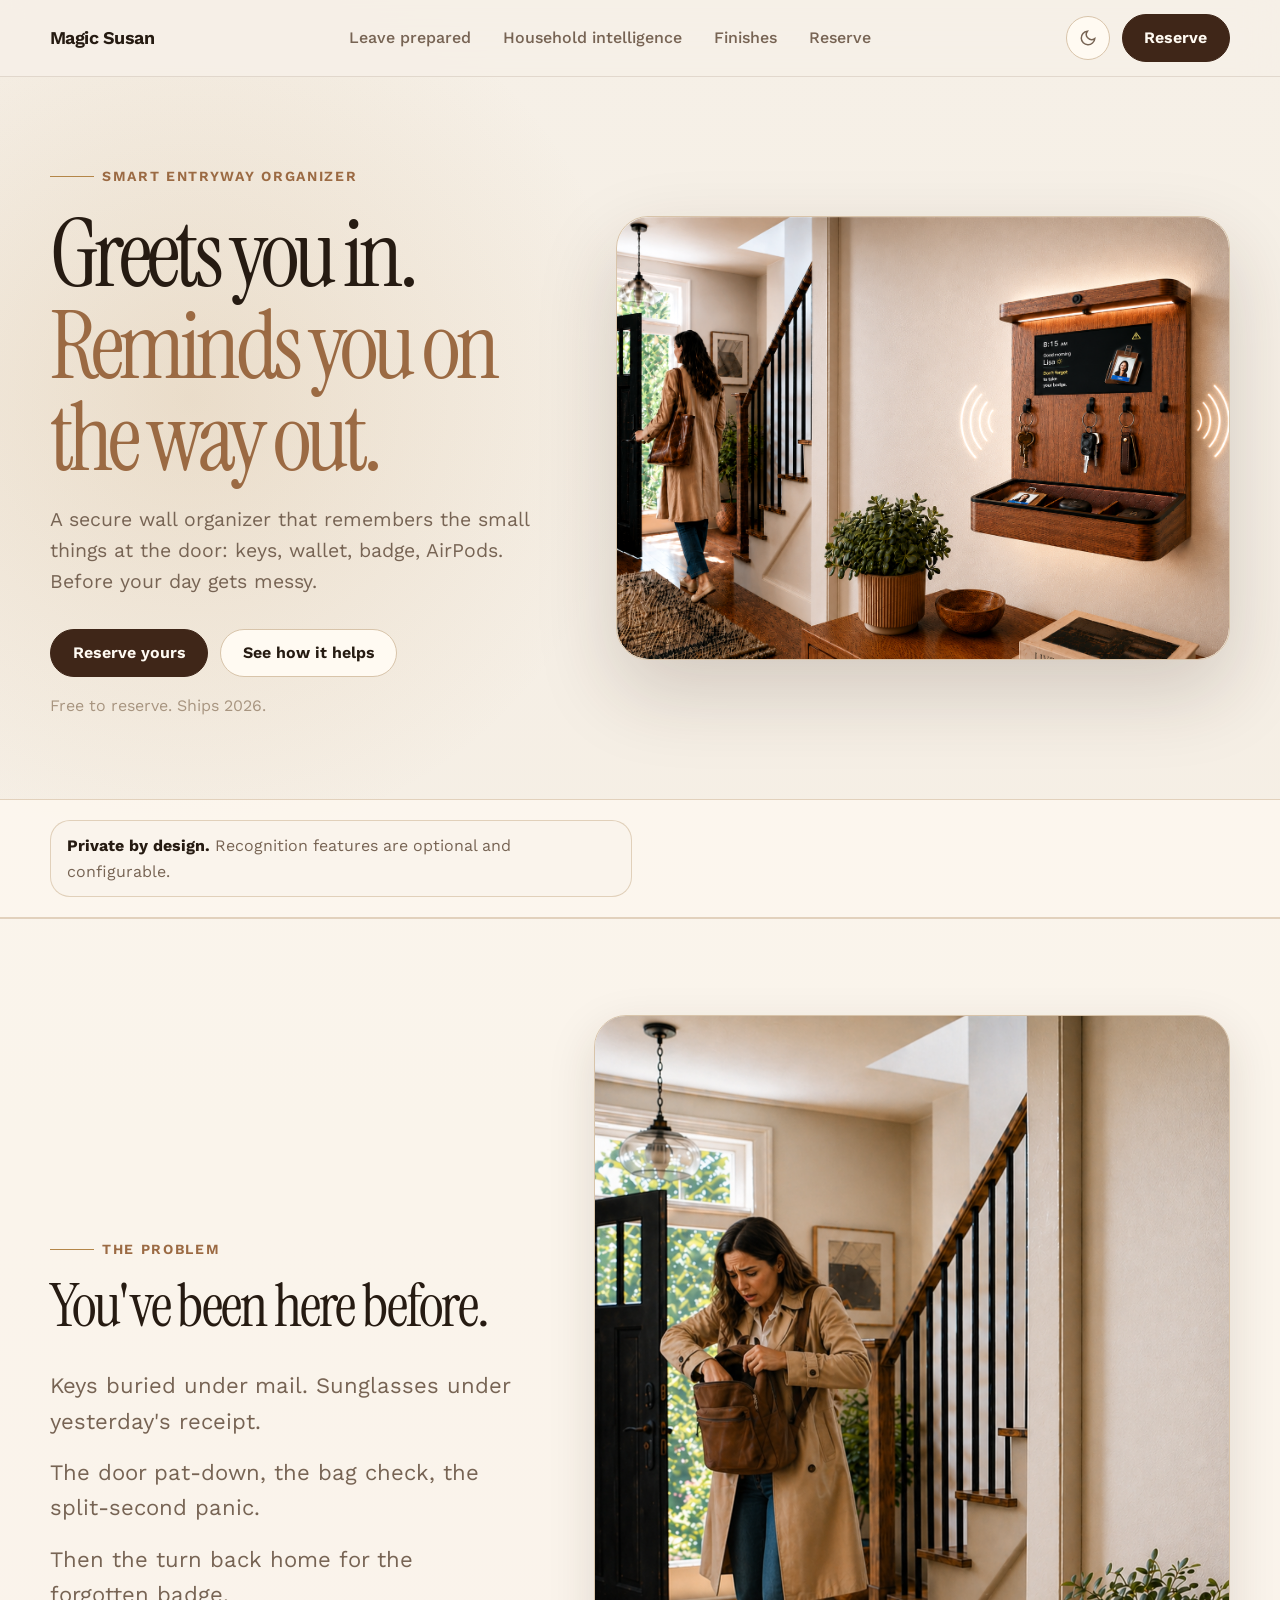
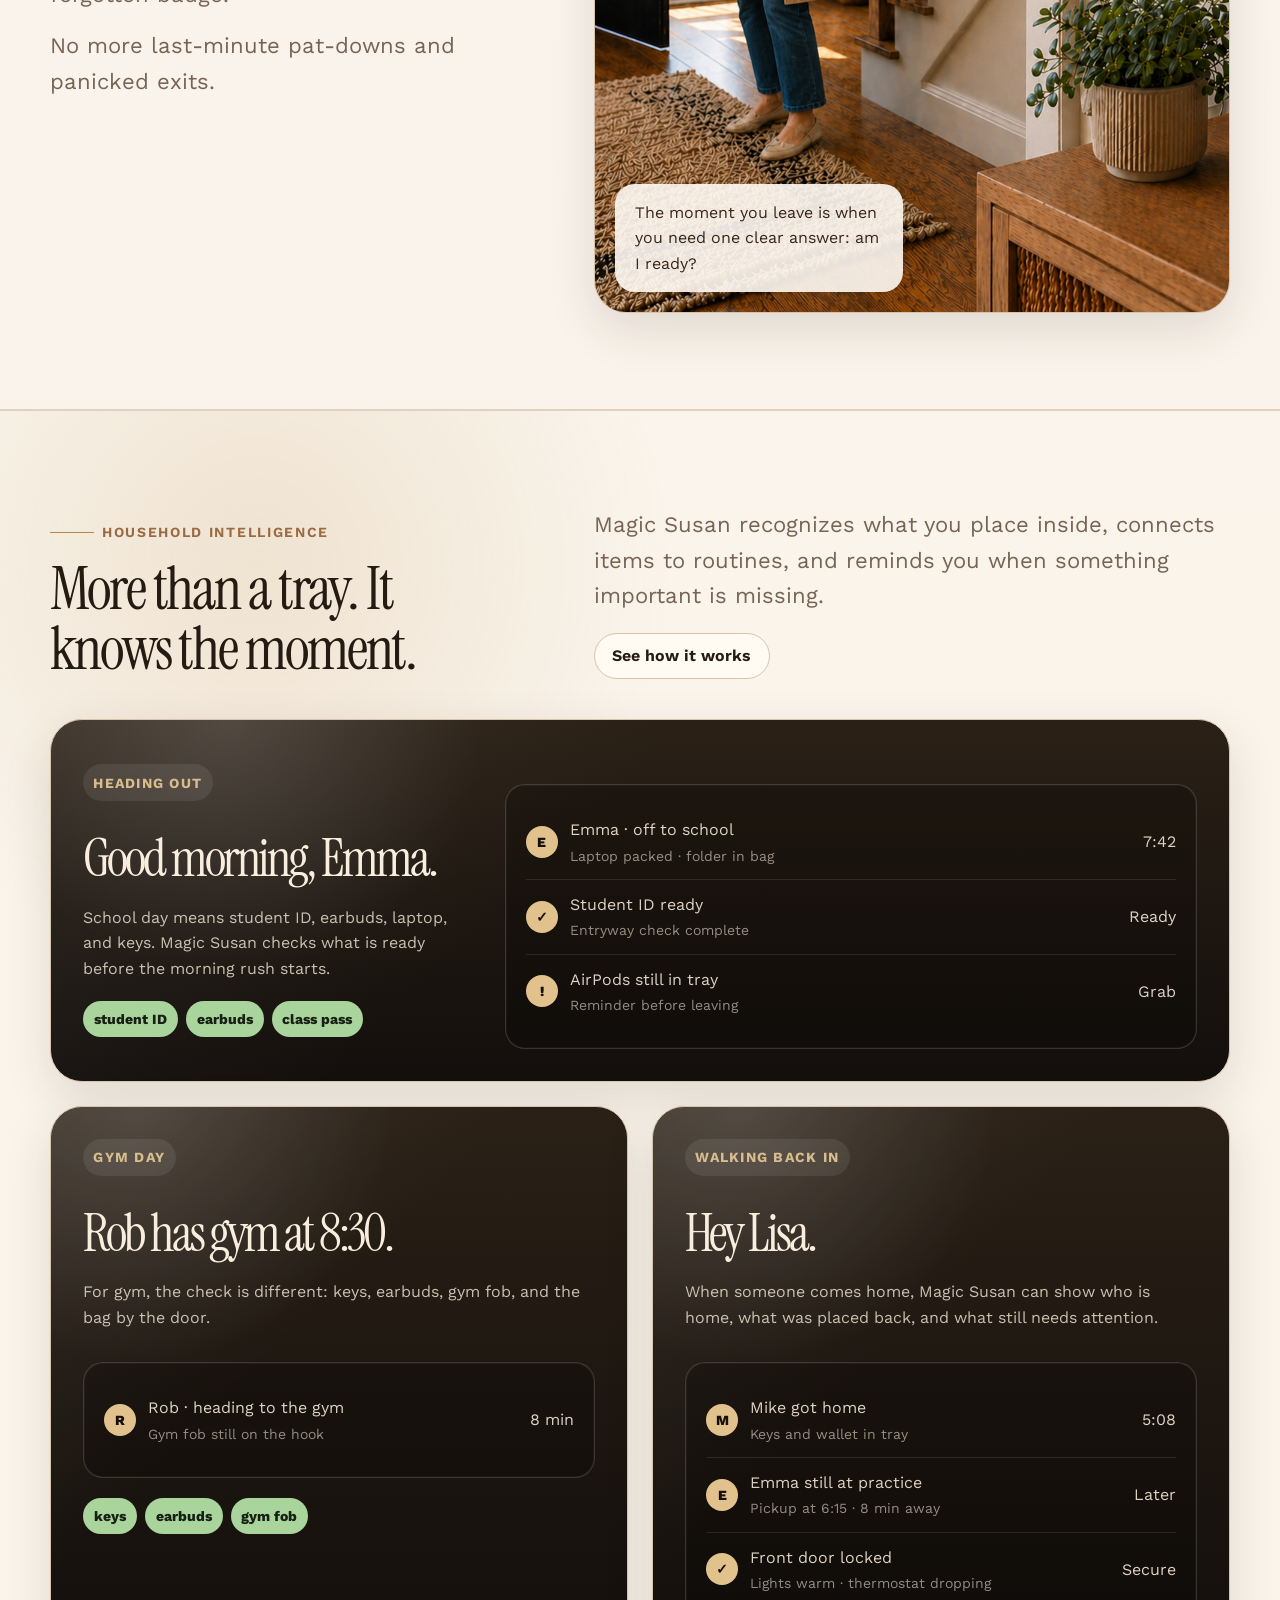
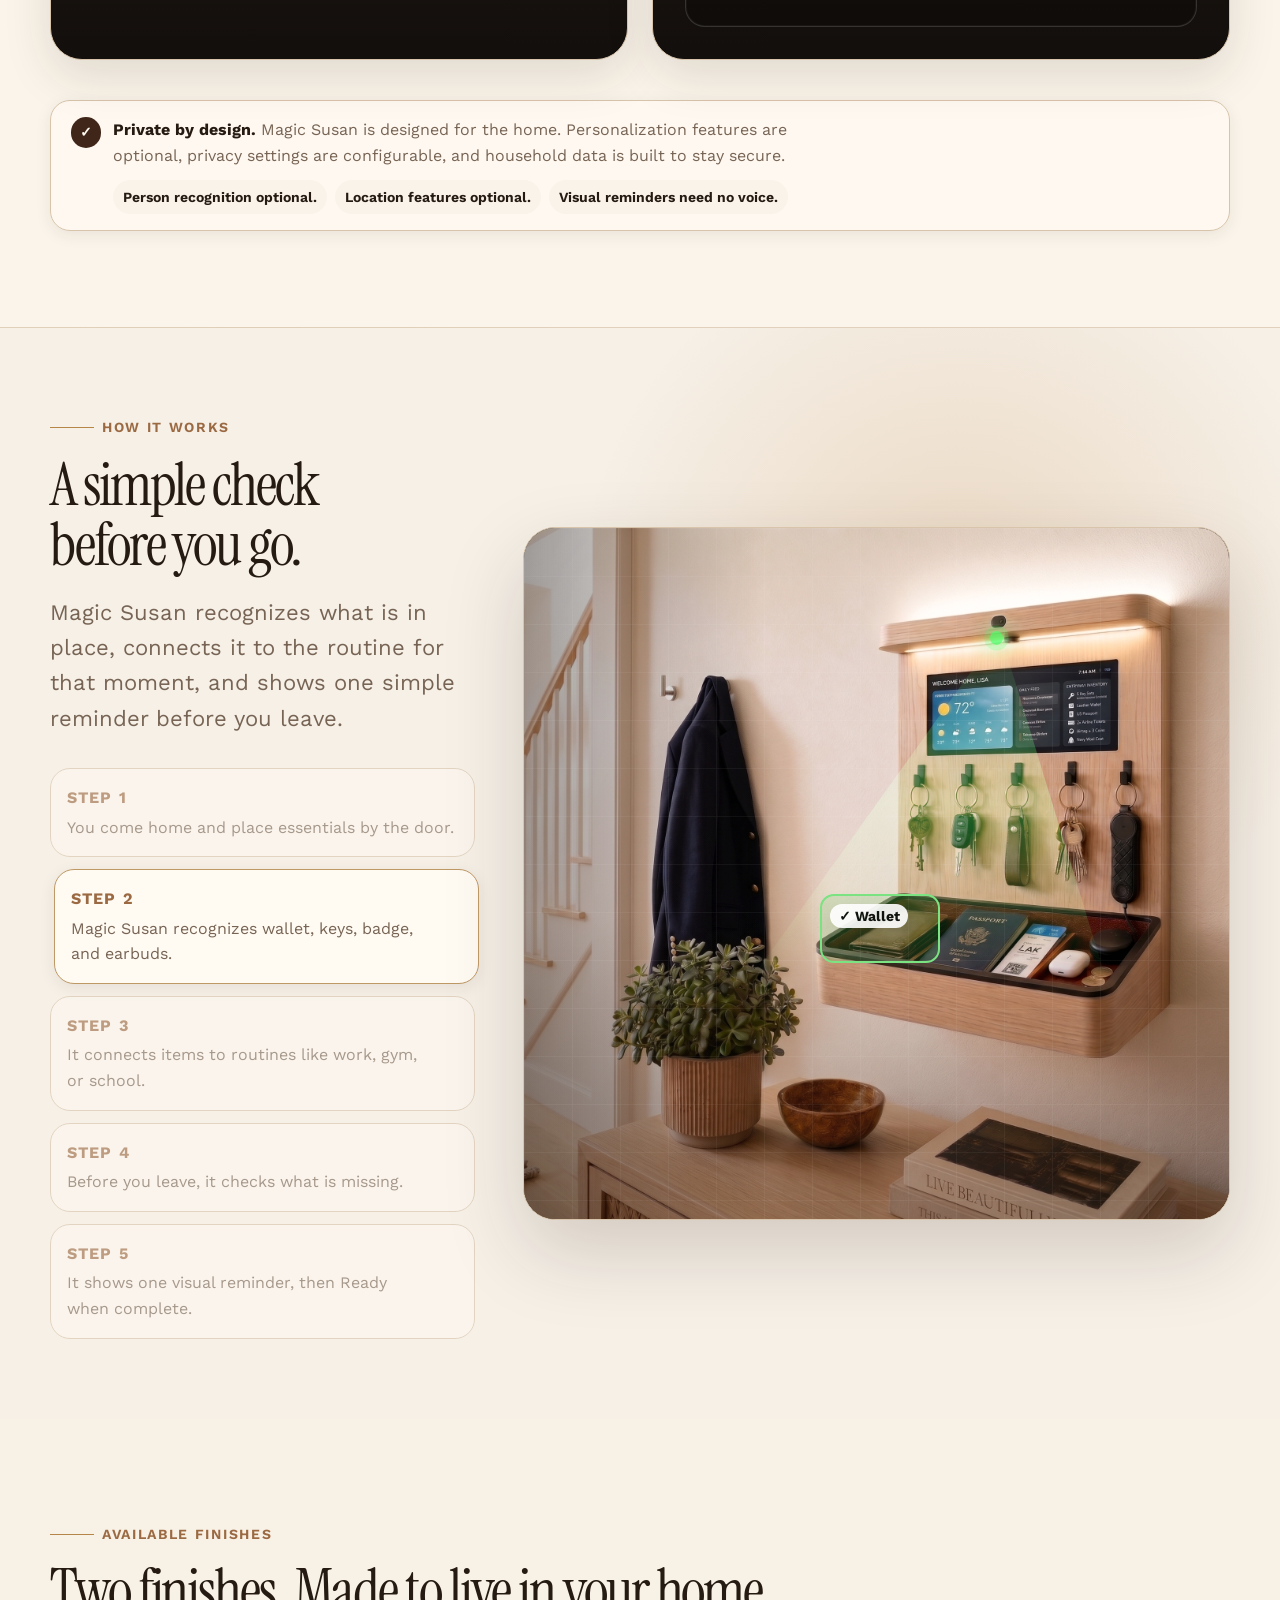
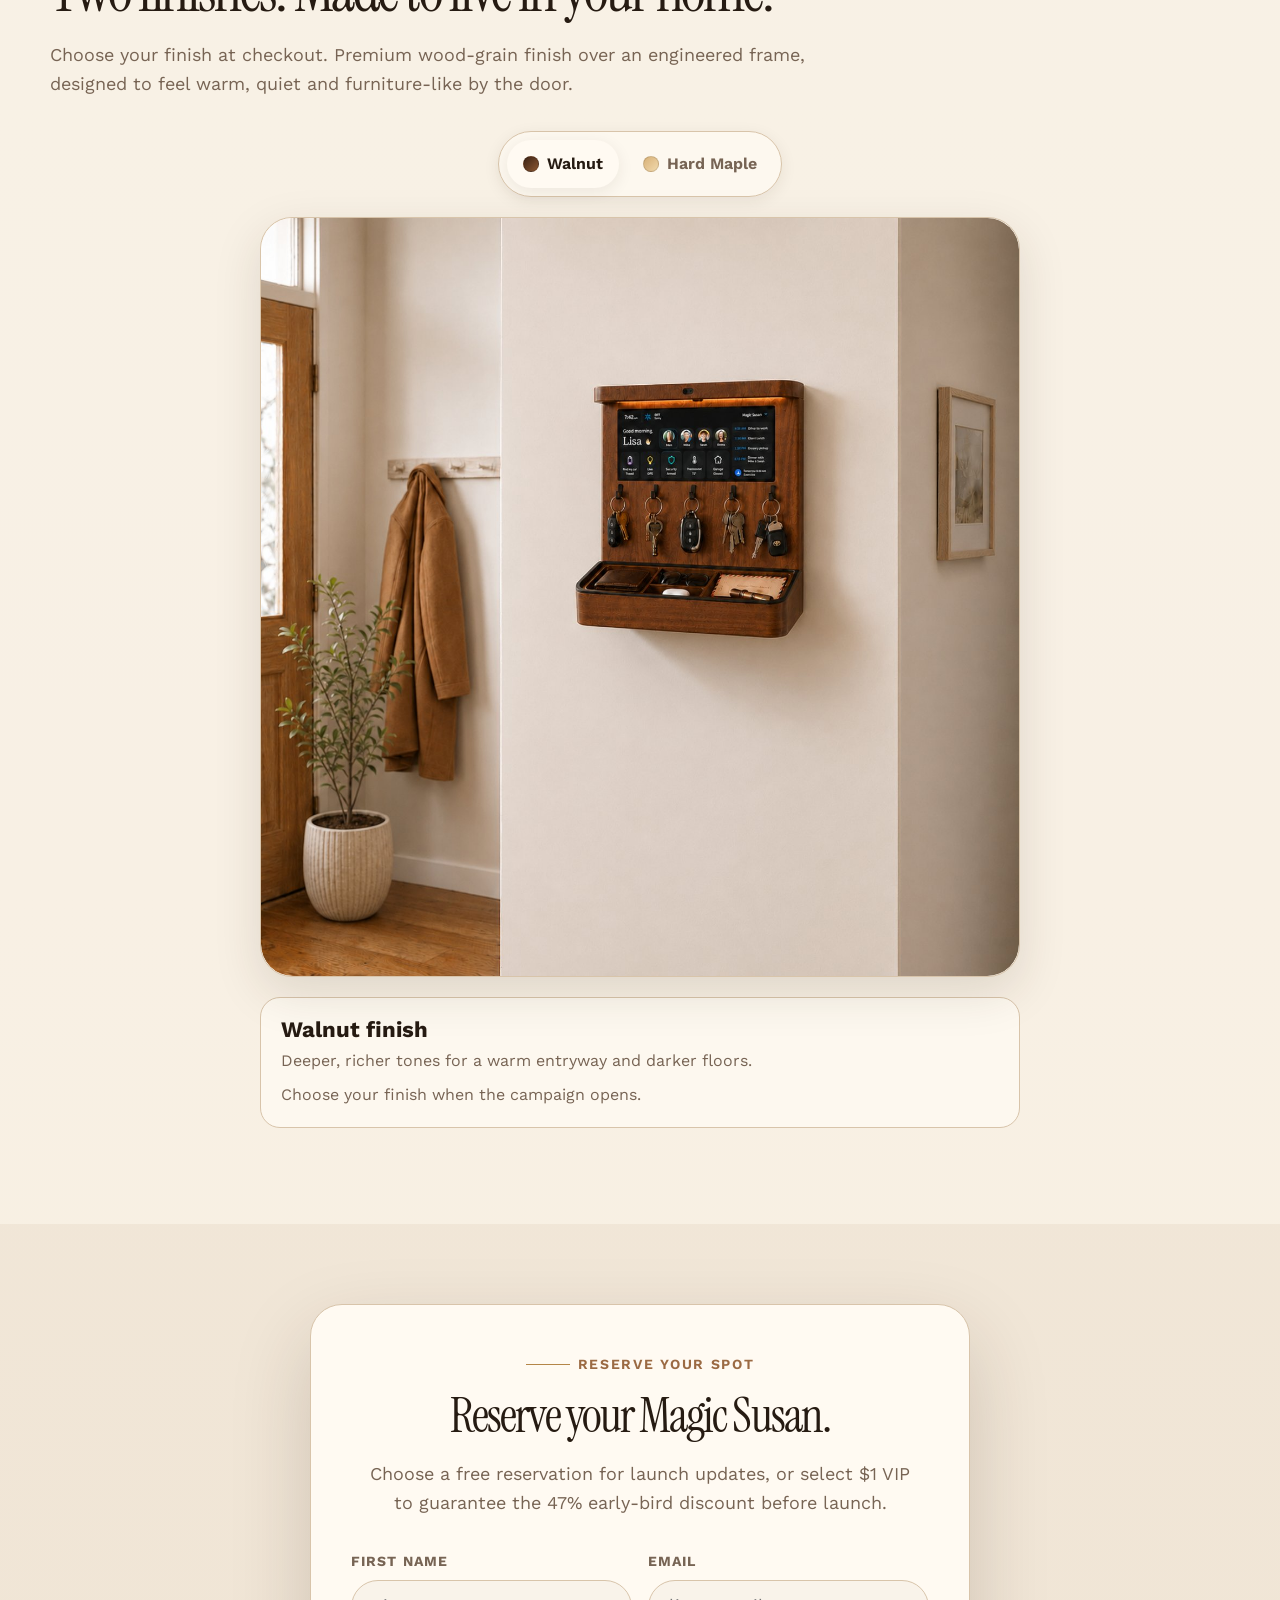
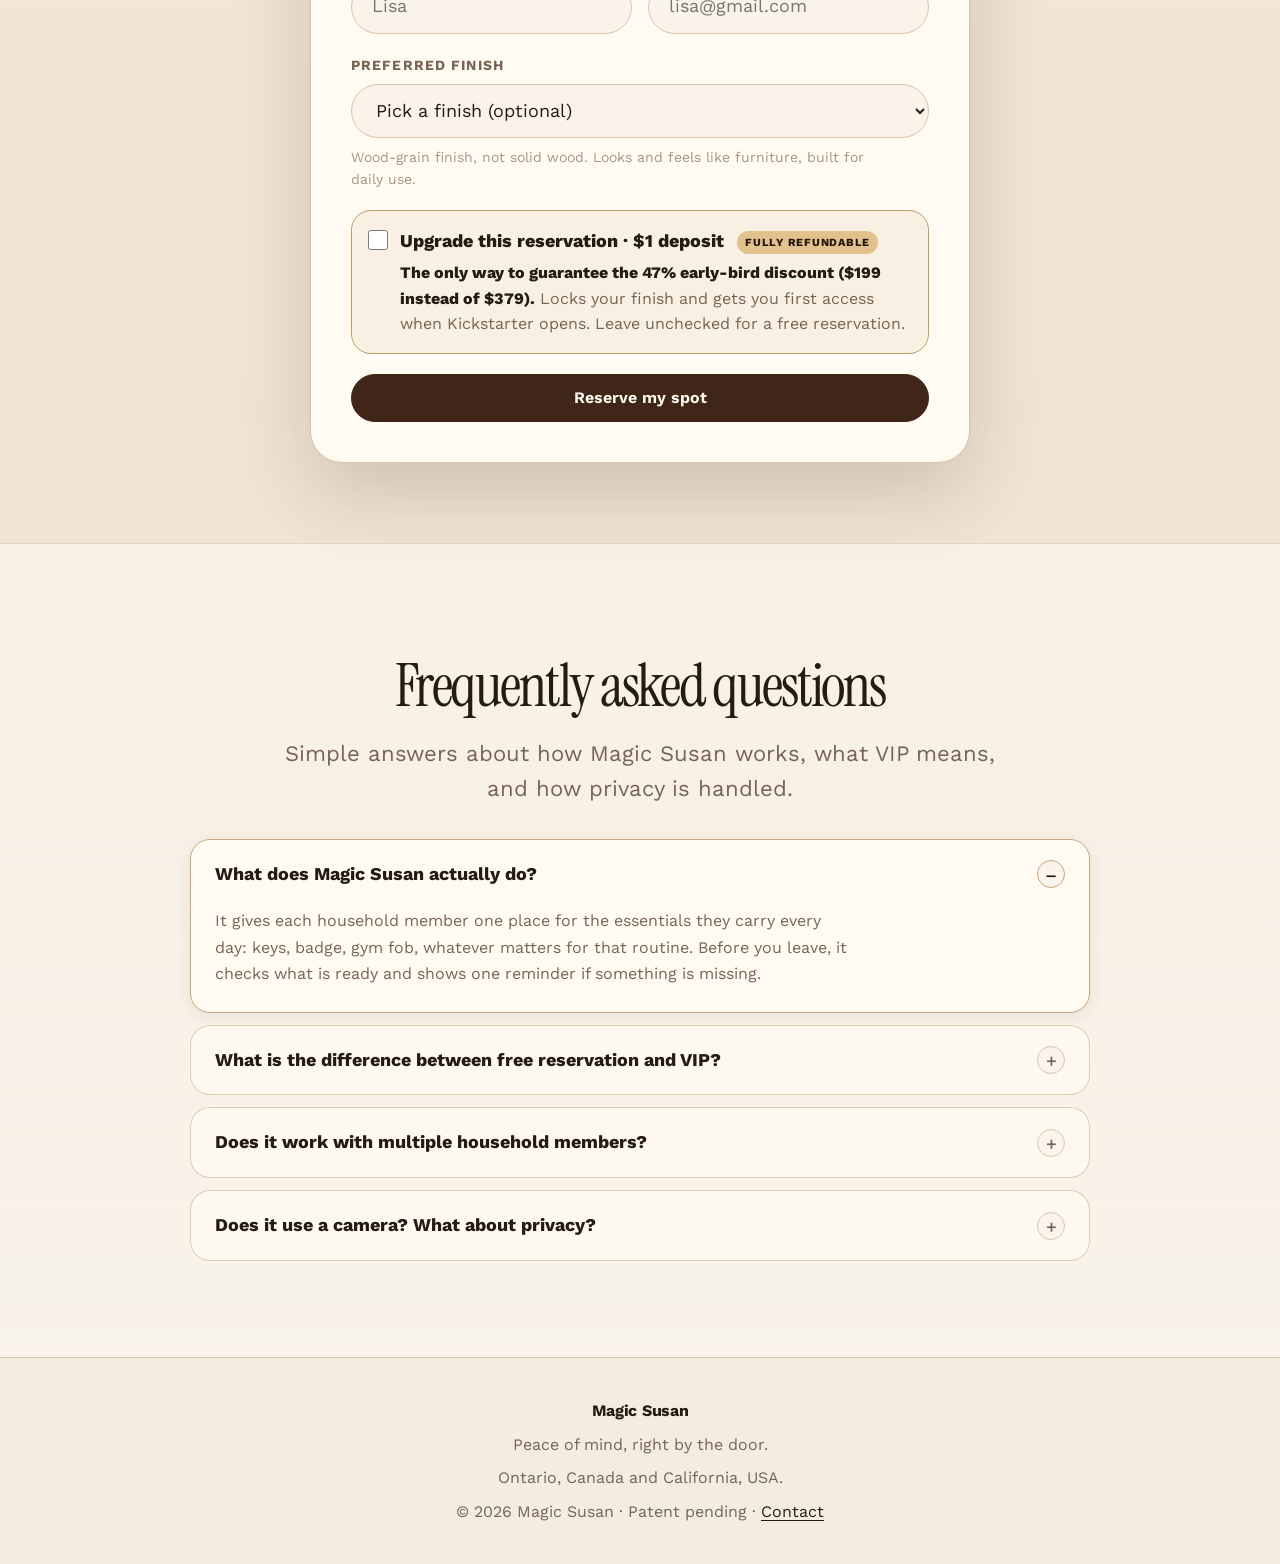
==== index.html @ 0e044dfd "Update index.html" ====
<!DOCTYPE html>
<html lang="en" data-theme="light">
<head>
  <meta charset="UTF-8" />
  <meta name="viewport" content="width=device-width, initial-scale=1.0" />
  <title>Magic Susan | Secure Smart Entryway Organizer That Reminds You Before You Leave</title>
  <meta name="description" content="Magic Susan is a secure smart entryway wall organizer that checks keys, wallet, badge, AirPods, gym fob, and daily essentials, then gives one simple reminder before you leave." />
  <meta name="keywords" content="entryway organizer, smart entryway organizer, smart home organizer, key organizer, wall organizer, entryway storage, daily carry organizer, home organization, Magic Susan" />
  <link rel="canonical" href="https://magicsusan.com/" />
  <meta name="robots" content="index, follow, max-image-preview:large" />
  <meta name="theme-color" content="#f6f0e7" />

  <!-- Open Graph / Facebook / LinkedIn -->
  <meta property="og:type" content="website" />
  <meta property="og:site_name" content="Magic Susan" />
  <meta property="og:title" content="Magic Susan | Secure Smart Entryway Organizer" />
  <meta property="og:description" content="A secure wall organizer that checks everyday essentials and reminds your household before leaving." />
  <meta property="og:url" content="https://magicsusan.com/" />
  <meta property="og:image" content="https://magicsusan.com/og-image.png" />
  <meta property="og:image:secure_url" content="https://magicsusan.com/og-image.png" />
  <meta property="og:image:type" content="image/png" />
  <meta property="og:image:width" content="1200" />
  <meta property="og:image:height" content="630" />
  <meta property="og:image:alt" content="Magic Susan smart entryway organizer mounted by the door in a warm home entryway." />

  <link rel="icon" href="./favicon.ico?v=5" sizes="any">

  <!-- Meta Pixel Code -->
<script>
!function(f,b,e,v,n,t,s)
{if(f.fbq)return;n=f.fbq=function(){n.callMethod?
n.callMethod.apply(n,arguments):n.queue.push(arguments)};
if(!f._fbq)f._fbq=n;n.push=n;n.loaded=!0;n.version='2.0';
n.queue=[];t=b.createElement(e);t.async=!0;
t.src=v;s=b.getElementsByTagName(e)[0];
s.parentNode.insertBefore(t,s)}(window, document,'script',
'https://connect.facebook.net/en_US/fbevents.js');
fbq('init', '821741833940683');
fbq('track', 'PageView');
</script>
<noscript><img height="1" width="1" style="display:none"
src="https://www.facebook.com/tr?id=821741833940683&ev=PageView&noscript=1"
/></noscript>
<!-- End Meta Pixel Code -->
  
  <!-- Twitter / X -->
  <meta name="twitter:card" content="summary_large_image" />
  <meta name="twitter:title" content="Magic Susan | Secure Smart Entryway Organizer" />
  <meta name="twitter:description" content="A secure wall organizer that checks everyday essentials and reminds your household before leaving." />
  <meta name="twitter:image" content="https://magicsusan.com/og-image.png" />
  <meta name="twitter:image:alt" content="Magic Susan smart entryway organizer mounted by the door in a warm home entryway." />

  <script type="application/ld+json">
  {
    "@context": "https://schema.org",
    "@graph": [
      {
        "@type": "Organization",
        "@id": "https://magicsusan.com/#organization",
        "name": "Magic Susan",
        "url": "https://magicsusan.com/",
        "logo": "https://magicsusan.com/og-image.png"
      },
      {
        "@type": "WebSite",
        "@id": "https://magicsusan.com/#website",
        "url": "https://magicsusan.com/",
        "name": "Magic Susan",
        "description": "Smart entryway organizer for smart homes.",
        "publisher": { "@id": "https://magicsusan.com/#organization" }
      },
      {
        "@type": "Product",
        "@id": "https://magicsusan.com/#product",
        "name": "Magic Susan Smart Entryway Organizer",
        "brand": { "@type": "Brand", "name": "Magic Susan" },
        "category": "Smart Home Entryway Organizer",
        "description": "A secure smart entryway wall organizer that checks keys, wallet, badge, AirPods, gym fob, and daily essentials, then gives one simple reminder before you leave.",
        "image": "https://magicsusan.com/og-image.png",
        "url": "https://magicsusan.com/",
        "offers": {
          "@type": "Offer",
          "url": "https://magicsusan.com/#waitlist",
          "priceCurrency": "USD",
          "price": "199",
          "availability": "https://schema.org/PreOrder"
        }
      }
    ]
  }
  </script>

  


  <!-- Google Analytics -->
  <script async src="https://www.googletagmanager.com/gtag/js?id=G-M0GK1MSZ90"></script>
  <script>
    window.dataLayer = window.dataLayer || [];
    function gtag(){dataLayer.push(arguments);}
    gtag('js', new Date());
    gtag('config', 'G-M0GK1MSZ90');
  </script>

  <link rel="preconnect" href="https://fonts.googleapis.com" />
  <link rel="preconnect" href="https://fonts.gstatic.com" crossorigin />
  <link href="https://fonts.googleapis.com/css2?family=Instrument+Serif:ital@0;1&family=Work+Sans:wght@300..700&display=swap" rel="stylesheet" />

  <style>
    :root,
    [data-theme="light"] {
      --color-bg: #f6f0e7;
      --color-surface: #fffaf2;
      --color-surface-2: #efe3d2;
      --color-surface-3: #ddc8ad;
      --color-text: #261b12;
      --color-muted: #776454;
      --color-faint: #a89580;
      --color-border: #d8c4aa;
      --color-wood: #5b351f;
      --color-wood-light: #9b6a43;
      --color-brass: #b48648;
      --color-primary: #3f2618;
      --color-primary-hover: #29180f;
      --color-success: #357a3a;
      --color-warning: #b56b1f;
      --font-display: "Instrument Serif", Georgia, serif;
      --font-body: "Work Sans", "Helvetica Neue", Arial, sans-serif;
      --text-xs: clamp(0.75rem, 0.7rem + 0.25vw, 0.875rem);
      --text-sm: clamp(0.875rem, 0.82rem + 0.28vw, 1rem);
      --text-base: clamp(1rem, 0.95rem + 0.25vw, 1.125rem);
      --text-lg: clamp(1.08rem, 1rem + 0.55vw, 1.38rem);
      --text-xl: clamp(1.5rem, 1.2rem + 1.25vw, 2.15rem);
      --text-2xl: clamp(2.2rem, 1.35rem + 3vw, 4.45rem);
      --text-hero: clamp(2.85rem, 1.45rem + 5.1vw, 5.9rem);
      --space-1: 0.25rem;
      --space-2: 0.5rem;
      --space-3: 0.75rem;
      --space-4: 1rem;
      --space-5: 1.25rem;
      --space-6: 1.5rem;
      --space-8: 2rem;
      --space-10: 2.5rem;
      --space-12: 3rem;
      --space-16: 4rem;
      --space-20: 5rem;
      --space-24: 6rem;
      --radius-sm: 0.5rem;
      --radius-md: 0.875rem;
      --radius-lg: 1.25rem;
      --radius-xl: 2rem;
      --shadow-sm: 0 0.25rem 1rem rgba(55, 35, 20, 0.08);
      --shadow-md: 0 1rem 3rem rgba(55, 35, 20, 0.13);
      --shadow-lg: 0 2rem 5rem rgba(55, 35, 20, 0.18);
      --ease-out: cubic-bezier(0.16, 1, 0.3, 1);
      --transition: 180ms cubic-bezier(0.16, 1, 0.3, 1);
    }

    [data-theme="dark"] {
      --color-bg: #17120e;
      --color-surface: #211914;
      --color-surface-2: #2a211a;
      --color-surface-3: #38291e;
      --color-text: #f5eadb;
      --color-muted: #c3ad94;
      --color-faint: #8e7862;
      --color-border: #513d2d;
      --color-wood: #cf9464;
      --color-wood-light: #e0b082;
      --color-brass: #d8a85f;
      --color-primary: #f2dfc2;
      --color-primary-hover: #fff6e8;
      --color-success: #78bf72;
      --color-warning: #df9a42;
      --shadow-sm: 0 0.25rem 1rem rgba(0, 0, 0, 0.22);
      --shadow-md: 0 1rem 3rem rgba(0, 0, 0, 0.3);
      --shadow-lg: 0 2rem 5rem rgba(0, 0, 0, 0.38);
    }

    *,
    *::before,
    *::after {
      box-sizing: border-box;
      margin: 0;
      padding: 0;
    }

    html {
      scroll-behavior: smooth;
      scroll-padding-top: 6rem;
      -webkit-font-smoothing: antialiased;
      text-rendering: optimizeLegibility;
    }

    body {
      min-height: 100dvh;
      font-family: var(--font-body);
      font-size: var(--text-base);
      line-height: 1.6;
      color: var(--color-text);
      background:
        radial-gradient(circle at 15% 5%, rgba(180, 134, 72, 0.18), transparent 28rem),
        linear-gradient(180deg, var(--color-bg), var(--color-surface-2));
    }

    img,
    svg {
      display: block;
      max-width: 100%;
    }

    a {
      color: inherit;
      text-decoration: none;
    }

    button,
    input,
    select {
      font: inherit;
      color: inherit;
    }

    button {
      border: 0;
      cursor: pointer;
    }

    p,
    li {
      max-width: 68ch;
      text-wrap: pretty;
    }

    h1,
    h2,
    h3 {
      line-height: 1;
      text-wrap: balance;
    }

    :focus-visible {
      outline: 2px solid var(--color-brass);
      outline-offset: 4px;
      border-radius: var(--radius-sm);
    }

    .container {
      width: min(100% - 2rem, 1180px);
      margin-inline: auto;
    }

    .container-narrow {
      width: min(100% - 2rem, 820px);
      margin-inline: auto;
    }

    .section {
      padding-block: clamp(var(--space-16), 10vw, var(--space-24));
    }

    .eyebrow,
    .section-label {
      display: inline-flex;
      align-items: center;
      gap: var(--space-2);
      font-size: var(--text-xs);
      font-weight: 650;
      letter-spacing: 0.12em;
      text-transform: uppercase;
      color: var(--color-wood-light);
    }

    .eyebrow::before,
    .section-label::before {
      content: "";
      width: 2.75rem;
      height: 1px;
      background: var(--color-brass);
    }

    .section-heading,
    .section-title {
      margin-top: var(--space-4);
      font-family: var(--font-display);
      font-size: var(--text-2xl);
      font-weight: 400;
      letter-spacing: -0.035em;
    }

    .section-lede {
      margin-top: var(--space-5);
      color: var(--color-muted);
      font-size: var(--text-lg);
    }

    .btn,
    .btn-primary,
    .btn-secondary,
    .btn-ghost,
    .btn-reserve {
      display: inline-flex;
      align-items: center;
      justify-content: center;
      min-height: 3rem;
      padding: 0.875rem 1.35rem;
      border-radius: 999px;
      font-size: var(--text-sm);
      font-weight: 650;
      line-height: 1;
      transition:
        transform var(--transition),
        background var(--transition),
        color var(--transition),
        border-color var(--transition),
        box-shadow var(--transition);
    }

    .btn:hover,
    .btn-primary:hover,
    .btn-secondary:hover,
    .btn-ghost:hover,
    .btn-reserve:hover {
      transform: translateY(-1px);
      box-shadow: var(--shadow-sm);
    }

    .btn:active,
    .btn-primary:active,
    .btn-secondary:active,
    .btn-ghost:active,
    .btn-reserve:active {
      transform: translateY(0);
    }

    .btn-primary,
    .btn-reserve {
      color: var(--color-surface);
      background: var(--color-primary);
      border: 1px solid var(--color-primary);
    }

    [data-theme="dark"] .btn-primary,
    [data-theme="dark"] .btn-reserve {
      color: #1d140f;
    }

    .btn-primary:hover,
    .btn-reserve:hover {
      background: var(--color-primary-hover);
      border-color: var(--color-primary-hover);
    }

    .btn-secondary,
    .btn-ghost {
      color: var(--color-text);
      background: var(--color-surface);
      border: 1px solid var(--color-border);
    }

    .btn-full {
      width: 100%;
    }

    .site-header {
      position: sticky;
      top: 0;
      z-index: 50;
      border-bottom: 1px solid rgba(120, 94, 68, 0.16);
      background: color-mix(in srgb, var(--color-bg) 88%, transparent);
      backdrop-filter: blur(18px);
    }

    .nav {
      display: flex;
      align-items: center;
      justify-content: space-between;
      gap: var(--space-5);
      min-height: 4.75rem;
    }

    .nav-brand {
      font-weight: 650;
      letter-spacing: -0.03em;
    }

    .nav-links {
      display: flex;
      align-items: center;
      gap: clamp(var(--space-4), 3vw, var(--space-8));
      color: var(--color-muted);
      font-size: var(--text-sm);
      font-weight: 520;
    }

    .nav-links a {
      transition: color var(--transition);
    }

    .nav-links a:hover {
      color: var(--color-text);
    }

    .nav-actions {
      display: flex;
      align-items: center;
      gap: var(--space-3);
    }

    .theme-toggle {
      display: grid;
      width: 2.75rem;
      height: 2.75rem;
      place-items: center;
      border: 1px solid var(--color-border);
      border-radius: 999px;
      color: var(--color-muted);
      background: var(--color-surface);
      transition:
        color var(--transition),
        border-color var(--transition),
        background var(--transition);
    }

    .theme-toggle:hover {
      color: var(--color-text);
      border-color: var(--color-brass);
    }

    .hero {
      padding-block: clamp(var(--space-12), 7vw, var(--space-20));
    }

    .hero-grid {
      display: grid;
      grid-template-columns: minmax(0, 0.82fr) minmax(0, 1.18fr);
      gap: clamp(var(--space-8), 6vw, var(--space-16));
      align-items: center;
    }

    .hero h1 {
      margin-top: var(--space-5);
      max-width: 11.5ch;
      font-family: var(--font-display);
      font-size: var(--text-hero);
      font-weight: 400;
      letter-spacing: -0.055em;
    }

    .hero h1 em {
      color: var(--color-wood-light);
      font-style: italic;
    }

    .hero-lede {
      margin-top: var(--space-6);
      color: var(--color-muted);
      font-size: var(--text-lg);
    }

    .hero-ai-line {
      margin-top: var(--space-4);
      padding: var(--space-4) var(--space-5);
      border: 1px solid color-mix(in srgb, var(--color-brass) 45%, var(--color-border));
      border-radius: var(--radius-lg);
      color: var(--color-text);
      background: color-mix(in srgb, var(--color-surface) 86%, transparent);
      box-shadow: var(--shadow-sm);
    }

    .hero-actions {
      display: flex;
      flex-wrap: wrap;
      gap: var(--space-3);
      margin-top: var(--space-8);
    }

    .hero-note {
      margin-top: var(--space-4);
      color: var(--color-faint);
      font-size: var(--text-sm);
    }

    .hero-visual {
      position: relative;
      overflow: hidden;
      display: grid;
      min-height: clamp(30rem, 53vw, 44rem);
      padding: clamp(0.5rem, 1.2vw, 1rem);
      border: 1px solid var(--color-border);
      border-radius: var(--radius-xl);
      background: var(--color-surface);
      box-shadow: var(--shadow-lg);
      isolation: isolate;
    }

    .hero-image-wrap {
      position: relative;
      display: grid;
      overflow: hidden;
      border-radius: calc(var(--radius-xl) - 0.45rem);
      background:
        radial-gradient(circle at 55% 40%, rgba(255,255,255,0.7), transparent 26rem),
        var(--color-surface);
      isolation: isolate;
    }

    .hero-img {
      grid-area: 1 / 1;
      width: 100%;
      height: 100%;
      min-height: inherit;
      object-fit: contain;
      object-position: center center;
      opacity: 0;
      filter: saturate(0.98) contrast(1.02);
      transition: opacity 900ms ease, filter 900ms ease;
      z-index: 0;
    }

    .hero-img.is-active {
      opacity: 1;
      z-index: 1;
    }

    .hero-transition {
      grid-area: 1 / 1;
      position: relative;
      z-index: 3;
      pointer-events: none;
      background:
        radial-gradient(circle at 50% 45%, rgba(255,255,255,0.98), rgba(255,255,255,0.82) 42%, rgba(255,255,255,0.16) 74%, rgba(255,255,255,0) 100%),
        linear-gradient(135deg, rgba(255,255,255,0.78), rgba(255,255,255,0.22));
      opacity: 0;
      transition: opacity 1050ms ease;
    }

    .hero-transition.is-visible {
      opacity: 1;
    }

    .hero-card {
      position: absolute;
      right: var(--space-5);
      bottom: var(--space-5);
      z-index: 5;
      width: min(20rem, calc(100% - 2.5rem));
      padding: var(--space-5);
      border: 1px solid rgba(255, 255, 255, 0.54);
      border-radius: var(--radius-lg);
      color: #2a1a10;
      background: rgba(255, 249, 239, 0.88);
      backdrop-filter: blur(14px);
      box-shadow: var(--shadow-md);
    }

    .hero-card strong {
      display: block;
      margin-bottom: var(--space-2);
      font-size: var(--text-sm);
      letter-spacing: 0.08em;
      text-transform: uppercase;
      color: #7b4c23;
    }

    .hero-card p {
      font-size: var(--text-sm);
      color: #4b3829;
    }

    .problem {
      border-block: 1px solid color-mix(in srgb, var(--color-border) 70%, transparent);
      background: color-mix(in srgb, var(--color-surface) 55%, transparent);
    }

    .problem-grid {
      display: grid;
      grid-template-columns: minmax(0, 0.86fr) minmax(0, 1.14fr);
      gap: clamp(var(--space-8), 7vw, var(--space-16));
      align-items: center;
    }

    .problem-lines {
      display: grid;
      gap: var(--space-4);
      margin-top: var(--space-8);
      color: var(--color-muted);
      font-size: var(--text-lg);
    }

    .problem-visual {
      position: relative;
      overflow: hidden;
      min-height: clamp(25rem, 45vw, 38rem);
      border-radius: var(--radius-xl);
      border: 1px solid var(--color-border);
      background: var(--color-surface);
      box-shadow: var(--shadow-md);
    }

    .problem-visual img {
      width: 100%;
      height: 100%;
      min-height: inherit;
      border-radius: calc(var(--radius-xl) - var(--space-3));
      object-fit: contain;
      object-position: center;
    }

    .problem-label {
      position: absolute;
      left: var(--space-6);
      bottom: var(--space-6);
      max-width: 18rem;
      padding: var(--space-4) var(--space-5);
      border-radius: var(--radius-lg);
      color: #3a2618;
      background: rgba(255, 250, 243, 0.9);
      box-shadow: var(--shadow-sm);
      font-size: var(--text-sm);
    }

    .scan-section {
      min-height: 100vh;
      background:
        radial-gradient(circle at 75% 25%, rgba(181, 107, 31, 0.18), transparent 24rem),
        var(--color-bg);
    }

    .scan-pin {
      min-height: 100vh;
      display: grid;
      align-items: center;
      padding-block: clamp(var(--space-12), 7vw, var(--space-20));
    }

    .scan-grid-layout {
      display: grid;
      grid-template-columns: minmax(18rem, 0.75fr) minmax(0, 1.25fr);
      gap: clamp(var(--space-8), 5vw, var(--space-12));
      align-items: center;
    }

    .scan-events {
      display: grid;
      gap: var(--space-3);
      margin-top: var(--space-8);
    }

    .scan-event {
      text-align: left;
      padding: var(--space-4);
      border: 1px solid var(--color-border);
      border-radius: var(--radius-lg);
      background: color-mix(in srgb, var(--color-surface) 70%, transparent);
      opacity: 0.62;
      transition:
        opacity 220ms var(--ease-out),
        border-color 220ms var(--ease-out),
        background 220ms var(--ease-out),
        transform 220ms var(--ease-out);
    }

    .scan-event.is-active {
      opacity: 1;
      transform: translateX(0.25rem);
      border-color: color-mix(in srgb, var(--color-brass) 70%, var(--color-border));
      background: var(--color-surface);
      box-shadow: var(--shadow-sm);
    }

    .scan-event strong {
      display: block;
      margin-bottom: var(--space-1);
      font-size: var(--text-sm);
      letter-spacing: 0.07em;
      text-transform: uppercase;
      color: var(--color-wood-light);
    }

    .scan-event p {
      color: var(--color-muted);
      font-size: var(--text-sm);
    }

    .scan-stage {
      position: relative;
      overflow: hidden;
      min-height: clamp(28rem, 54vw, 44rem);
      padding: var(--space-4);
      border: 1px solid var(--color-border);
      border-radius: var(--radius-xl);
      background: #18110c;
      box-shadow: var(--shadow-lg);
      isolation: isolate;
    }

    .scan-stage img {
      width: 100%;
      height: 100%;
      min-height: inherit;
      border-radius: calc(var(--radius-xl) - var(--space-3));
      object-fit: contain;
      object-position: center;
      filter: saturate(0.96) contrast(1.02);
      background: #18110c;
    }

    .scan-vignette {
      position: absolute;
      inset: 0;
      background:
        linear-gradient(90deg, rgba(26, 16, 10, 0.42), transparent 34%),
        linear-gradient(0deg, rgba(26, 16, 10, 0.34), transparent 44%);
      pointer-events: none;
    }

    .scan-chip {
      position: absolute;
      z-index: 5;
      display: inline-flex;
      align-items: center;
      gap: 0.4rem;
      padding: 0.48rem 0.7rem;
      border-radius: 999px;
      color: #102012;
      background: rgba(255, 250, 243, 0.92);
      box-shadow: var(--shadow-md);
      font-size: var(--text-xs);
      font-weight: 750;
      opacity: 0;
      transform: translateY(0.5rem);
      transition:
        opacity 240ms var(--ease-out),
        transform 240ms var(--ease-out);
      pointer-events: none;
    }

    .scan-chip::before {
      content: "";
      width: 0.65rem;
      height: 0.65rem;
      border-radius: 50%;
      background: var(--dot, #73d66f);
      box-shadow: 0 0 1rem color-mix(in srgb, var(--dot, #73d66f) 75%, transparent);
    }

    .scan-chip--person { top: 17%; left: 8%; }
    .scan-chip--wallet { top: 60%; left: 44%; }
    .scan-chip--keys { top: 40%; right: 12%; }
    .scan-chip--badge { bottom: 23%; right: 11%; --dot: #e5a34f; }

    .scan-stage[data-step="1"] .scan-chip--person,
    .scan-stage[data-step="2"] .scan-chip--person,
    .scan-stage[data-step="2"] .scan-chip--wallet,
    .scan-stage[data-step="2"] .scan-chip--keys,
    .scan-stage[data-step="3"] .scan-chip--person,
    .scan-stage[data-step="3"] .scan-chip--wallet,
    .scan-stage[data-step="3"] .scan-chip--keys,
    .scan-stage[data-step="3"] .scan-chip--badge,
    .scan-stage[data-step="4"] .scan-chip--person,
    .scan-stage[data-step="4"] .scan-chip--wallet,
    .scan-stage[data-step="4"] .scan-chip--keys,
    .scan-stage[data-step="4"] .scan-chip--badge {
      opacity: 1;
      transform: translateY(0);
    }

    .scan-alert {
      position: absolute;
      z-index: 6;
      left: var(--space-6);
      bottom: var(--space-6);
      width: min(24rem, calc(100% - 3rem));
      padding: var(--space-5);
      border: 1px solid rgba(245, 180, 69, 0.72);
      border-radius: var(--radius-lg);
      color: #fff6df;
      background: rgba(37, 24, 12, 0.88);
      box-shadow: 0 0 0 rgba(245, 180, 69, 0);
      opacity: 0;
      transform: translateY(0.75rem);
      transition:
        opacity 260ms var(--ease-out),
        transform 260ms var(--ease-out),
        box-shadow 260ms var(--ease-out);
    }

    .scan-stage[data-step="4"] .scan-alert {
      opacity: 1;
      transform: translateY(0);
      animation: amberPulse 1.4s ease-in-out infinite;
    }

    .scan-alert strong {
      display: block;
      margin-bottom: var(--space-2);
      color: #f3bd5b;
      font-size: var(--text-xs);
      letter-spacing: 0.1em;
      text-transform: uppercase;
    }

    .scan-alert p {
      font-size: var(--text-lg);
      line-height: 1.2;
    }

    @keyframes amberPulse {
      0%, 100% { box-shadow: 0 0 0 rgba(245, 180, 69, 0); }
      50% { box-shadow: 0 0 2rem rgba(245, 180, 69, 0.55); }
    }

    .household {
      background:
        radial-gradient(circle at 20% 10%, rgba(180, 134, 72, 0.16), transparent 26rem),
        color-mix(in srgb, var(--color-surface) 62%, transparent);
      border-block: 1px solid color-mix(in srgb, var(--color-border) 70%, transparent);
    }

    .household-head {
      display: grid;
      grid-template-columns: minmax(0, 0.86fr) minmax(0, 1.14fr);
      gap: clamp(var(--space-8), 7vw, var(--space-16));
      align-items: end;
      margin-bottom: var(--space-10);
    }

    .household-head .section-lede {
      margin-top: 0;
    }

    .household-copy {
      display: grid;
      gap: var(--space-5);
      justify-items: start;
    }

    .household-copy .btn-secondary {
      min-height: 2.8rem;
      padding-inline: 1.1rem;
    }

    .routine-grid {
      display: grid;
      grid-template-columns: repeat(2, minmax(0, 1fr));
      gap: var(--space-6);
    }

    .routine-card {
      position: relative;
      overflow: hidden;
      min-height: 24rem;
      padding: var(--space-8);
      border: 1px solid var(--color-border);
      border-radius: var(--radius-xl);
      background:
        linear-gradient(135deg, rgba(255,255,255,0.08), transparent 42%),
        #17120f;
      box-shadow: var(--shadow-md);
      color: #f9eddd;
      isolation: isolate;
    }

    .routine-card::before {
      content: "";
      position: absolute;
      inset: 0;
      background:
        radial-gradient(circle at 15% 0%, rgba(255, 255, 255, 0.14), transparent 16rem),
        linear-gradient(180deg, rgba(180, 134, 72, 0.12), rgba(0, 0, 0, 0.18));
      pointer-events: none;
      z-index: -1;
    }

    .routine-card--wide {
      grid-column: span 2;
      min-height: 22rem;
      display: grid;
      grid-template-columns: minmax(0, 0.72fr) minmax(0, 1.28fr);
      gap: var(--space-8);
      align-items: center;
    }

    .routine-label {
      display: inline-flex;
      align-items: center;
      gap: var(--space-2);
      padding: 0.45rem 0.65rem;
      border-radius: 999px;
      color: #d8bd8d;
      background: rgba(255, 255, 255, 0.08);
      font-size: var(--text-xs);
      font-weight: 700;
      letter-spacing: 0.09em;
      text-transform: uppercase;
    }

    .routine-card h3 {
      margin-top: var(--space-8);
      font-family: var(--font-display);
      font-size: clamp(2rem, 1.2rem + 2.6vw, 4rem);
      font-weight: 400;
      letter-spacing: -0.055em;
      line-height: 0.98;
    }

    .routine-card p {
      margin-top: var(--space-5);
      color: rgba(249, 237, 221, 0.78);
      font-size: var(--text-sm);
    }

    .routine-screen {
      margin-top: var(--space-8);
      padding: var(--space-5);
      border: 1px solid rgba(255, 255, 255, 0.16);
      border-radius: var(--radius-lg);
      background: rgba(0, 0, 0, 0.22);
      box-shadow: inset 0 0 0 1px rgba(255, 255, 255, 0.04);
    }

    .routine-row {
      display: grid;
      grid-template-columns: 2rem minmax(0, 1fr) auto;
      gap: var(--space-3);
      align-items: center;
      padding-block: var(--space-3);
      border-bottom: 1px solid rgba(255, 255, 255, 0.1);
      color: rgba(249, 237, 221, 0.88);
      font-size: var(--text-sm);
    }

    .routine-row:last-child {
      border-bottom: 0;
    }

    .routine-dot {
      display: grid;
      width: 2rem;
      height: 2rem;
      place-items: center;
      border-radius: 50%;
      color: #15100c;
      background: #e2c28c;
      font-size: var(--text-xs);
      font-weight: 800;
    }

    .routine-row small {
      display: block;
      margin-top: 0.1rem;
      color: rgba(249, 237, 221, 0.56);
      font-size: var(--text-xs);
    }

    .routine-chipline {
      display: flex;
      flex-wrap: wrap;
      gap: var(--space-2);
      margin-top: var(--space-5);
    }

    .routine-chipline span {
      padding: 0.42rem 0.68rem;
      border-radius: 999px;
      color: #182014;
      background: #a9d59d;
      font-size: var(--text-xs);
      font-weight: 750;
    }

    .moment-grid {
      display: grid;
      grid-template-columns: repeat(4, minmax(0, 1fr));
      gap: var(--space-5);
      margin-top: var(--space-6);
    }

    .moment-card {
      min-height: 14rem;
      padding: var(--space-5);
      border: 1px solid rgba(255, 255, 255, 0.13);
      border-radius: var(--radius-lg);
      background: #19120e;
      color: #f9eddd;
      box-shadow: var(--shadow-sm);
    }

    .moment-card strong {
      display: block;
      margin-top: var(--space-8);
      font-size: var(--text-base);
    }

    .moment-card p {
      margin-top: var(--space-2);
      color: rgba(249, 237, 221, 0.64);
      font-size: var(--text-xs);
    }

    .status-dot {
      width: 0.7rem;
      height: 0.7rem;
      border-radius: 50%;
      background: var(--dot, #73d66f);
      box-shadow: 0 0 1rem color-mix(in srgb, var(--dot, #73d66f) 70%, transparent);
    }

    .privacy-note {
      margin-top: var(--space-10);
      display: flex;
      align-items: center;
      gap: var(--space-3);
      padding: var(--space-4) var(--space-5);
      border: 1px solid var(--color-border);
      border-radius: var(--radius-lg);
      color: var(--color-muted);
      background: color-mix(in srgb, var(--color-surface) 78%, transparent);
      box-shadow: var(--shadow-sm);
      font-size: var(--text-sm);
    }

    .privacy-note strong {
      color: var(--color-text);
    }

    .privacy-mark {
      flex: 0 0 auto;
      display: grid;
      width: 1.9rem;
      height: 1.9rem;
      place-items: center;
      border-radius: 999px;
      color: var(--color-surface);
      background: var(--color-primary);
      font-size: var(--text-xs);
      font-weight: 800;
    }

    .finishes {
      background: color-mix(in srgb, var(--color-surface) 45%, transparent);
    }

    .finishes-note {
      margin-top: var(--space-5);
      color: var(--color-muted);
      font-size: var(--text-lg);
    }

    .finish-switcher {
      width: min(100%, 880px);
      margin: var(--space-10) auto 0;
      display: grid;
      gap: var(--space-5);
    }

    .finish-toggle {
      justify-self: center;
      display: inline-flex;
      gap: var(--space-2);
      padding: var(--space-2);
      border: 1px solid var(--color-border);
      border-radius: 999px;
      background: color-mix(in srgb, var(--color-surface) 80%, transparent);
      box-shadow: var(--shadow-sm);
    }

    .finish-toggle-btn {
      display: inline-flex;
      align-items: center;
      gap: var(--space-2);
      min-height: 2.75rem;
      padding: 0.7rem 1rem;
      border-radius: 999px;
      color: var(--color-muted);
      background: transparent;
      font-size: var(--text-sm);
      font-weight: 650;
      transition: background var(--transition), color var(--transition), box-shadow var(--transition);
    }

    .finish-toggle-btn.is-active {
      color: var(--color-text);
      background: var(--color-surface);
      box-shadow: var(--shadow-sm);
    }

    .finish-swatch {
      width: 1rem;
      height: 1rem;
      border-radius: 999px;
      border: 1px solid rgba(0,0,0,0.12);
    }

    .finish-swatch--walnut {
      background: linear-gradient(135deg, #3c2315, #8a5631);
    }

    .finish-swatch--maple {
      background: linear-gradient(135deg, #d8b177, #f1d9ad);
    }

    .finish-stage {
      position: relative;
      overflow: hidden;
      min-height: clamp(21rem, 40vw, 33rem);
      border: 1px solid var(--color-border);
      border-radius: var(--radius-xl);
      background: var(--color-surface);
      box-shadow: var(--shadow-md);
    }

    .finish-stage-img {
      width: 100%;
      height: 100%;
      min-height: inherit;
      object-fit: contain;
      object-position: center center;
      padding: var(--space-3);
      opacity: 0;
      visibility: hidden;
      position: absolute;
      inset: 0;
      transition: opacity 650ms ease, visibility 0s linear 650ms;
    }

    .finish-stage-img.is-active {
      opacity: 1;
      visibility: visible;
      position: relative;
      transition: opacity 650ms ease, visibility 0s linear 0s;
    }

    .finish-meta {
      display: grid;
    }

    .finish-meta-panel {
      grid-area: 1 / 1;
      padding: var(--space-5);
      border: 1px solid var(--color-border);
      border-radius: var(--radius-lg);
      background: color-mix(in srgb, var(--color-surface) 78%, transparent);
      opacity: 0;
      visibility: hidden;
      transition: opacity 240ms ease, visibility 0s linear 240ms;
    }

    .finish-meta-panel.is-active {
      opacity: 1;
      visibility: visible;
      transition: opacity 240ms ease, visibility 0s linear 0s;
    }

    .finish-name {
      font-size: var(--text-lg);
    }

    .finish-desc,
    .finish-price {
      margin-top: var(--space-2);
      color: var(--color-muted);
      font-size: var(--text-sm);
    }

    .waitlist {
      padding-block: clamp(var(--space-20), 12vw, 9rem);
      text-align: center;
    }

    .waitlist-panel {
      margin-inline: auto;
      padding: clamp(var(--space-8), 7vw, var(--space-16));
      border: 1px solid var(--color-border);
      border-radius: var(--radius-xl);
      background: var(--color-surface);
      box-shadow: var(--shadow-lg);
    }

    .waitlist-heading {
      margin-top: var(--space-4);
      margin-inline: auto;
      font-family: var(--font-display);
      font-size: var(--text-2xl);
      font-weight: 400;
      letter-spacing: -0.04em;
    }

    .waitlist-sub {
      margin: var(--space-5) auto 0;
      color: var(--color-muted);
      font-size: var(--text-lg);
    }

    .waitlist-form {
      position: relative;
      display: grid;
      gap: var(--space-5);
      margin-top: var(--space-8);
      text-align: left;
    }

    .form-row {
      display: grid;
      grid-template-columns: repeat(2, minmax(0, 1fr));
      gap: var(--space-4);
    }

    .form-group {
      display: grid;
      gap: var(--space-2);
    }

    .form-group label {
      color: var(--color-muted);
      font-size: var(--text-xs);
      font-weight: 700;
      letter-spacing: 0.08em;
      text-transform: uppercase;
    }

    .form-group input,
    .form-group select {
      min-height: 3.35rem;
      width: 100%;
      padding: 0 var(--space-5);
      border: 1px solid var(--color-border);
      border-radius: 999px;
      color: var(--color-text);
      background: color-mix(in srgb, var(--color-bg) 70%, var(--color-surface));
    }

    .field-hint,
    .form-disclaimer {
      color: var(--color-faint);
      font-size: var(--text-xs);
    }

    .vip-upgrade {
      padding: var(--space-4);
      border: 1px solid color-mix(in srgb, var(--color-brass) 45%, var(--color-border));
      border-radius: var(--radius-lg);
      background: color-mix(in srgb, var(--color-bg) 58%, var(--color-surface));
    }

    .vip-option {
      display: grid;
      grid-template-columns: auto minmax(0, 1fr);
      gap: var(--space-3);
      align-items: start;
      cursor: pointer;
    }

    .vip-option input[type="checkbox"] {
      margin-top: 0.25rem;
      width: 1.1rem;
      height: 1.1rem;
      accent-color: var(--color-primary);
    }

    .vip-copy {
      display: grid;
      gap: var(--space-1);
    }

    .vip-title {
      color: var(--color-text);
      font-weight: 750;
    }

    .vip-tag {
      display: inline-flex;
      margin-left: var(--space-2);
      padding: 0.18rem 0.5rem;
      border-radius: 999px;
      color: #25170e;
      background: #e2c28c;
      font-size: 0.68rem;
      letter-spacing: 0.07em;
      text-transform: uppercase;
      vertical-align: middle;
    }

    .vip-desc {
      color: var(--color-muted);
      font-size: var(--text-sm);
    }

    .waitlist-success {
      margin-top: var(--space-8);
      padding: var(--space-8);
      border: 1px solid var(--color-border);
      border-radius: var(--radius-xl);
      background: color-mix(in srgb, var(--color-surface) 82%, transparent);
      box-shadow: var(--shadow-sm);
    }

    .success-icon {
      display: grid;
      width: 3.5rem;
      height: 3.5rem;
      place-items: center;
      margin-inline: auto;
      border-radius: 999px;
      color: var(--color-surface);
      background: var(--color-success);
    }

    .waitlist-success h3 {
      margin-top: var(--space-4);
      font-size: var(--text-xl);
    }

    .waitlist-success p {
      margin: var(--space-3) auto 0;
      color: var(--color-muted);
    }

    .footer {
      padding-block: var(--space-10);
      border-top: 1px solid var(--color-border);
      color: var(--color-muted);
      font-size: var(--text-sm);
      background: color-mix(in srgb, var(--color-bg) 72%, transparent);
    }

    .footer-inner {
      display: grid;
      gap: var(--space-2);
      text-align: center;
      justify-items: center;
    }

    .footer-brand {
      color: var(--color-text);
      font-weight: 700;
      letter-spacing: -0.02em;
    }

    .footer-copy a {
      color: var(--color-text);
      text-decoration: underline;
      text-decoration-thickness: 1px;
      text-underline-offset: 3px;
    }


    /* Patch: remove white image mats, restore Nurin-style scan, and tighten reserve/finish sizes */
    .hero {
      padding-block: clamp(var(--space-10), 6vw, var(--space-16));
    }

    .hero-grid {
      grid-template-columns: minmax(0, 0.88fr) minmax(0, 1.12fr);
      gap: clamp(var(--space-8), 5.5vw, var(--space-14, 3.5rem));
    }

    .hero h1 {
      max-width: 10.8ch;
      font-size: clamp(2.9rem, 1.25rem + 5.5vw, 6.05rem);
      line-height: 0.95;
    }

    .hero-lede {
      max-width: 36rem;
      font-size: clamp(1rem, 0.94rem + 0.35vw, 1.22rem);
    }

    .hero-ai-line {
      display: none;
    }

    .hero-visual,
    .problem-visual,
    .scan-stage,
    .finish-stage {
      padding: 0;
      background: transparent;
    }

    .hero-image-wrap,
    .problem-visual img,
    .scan-stage img,
    .finish-stage-img {
      border-radius: inherit;
    }

    .hero-img,
    .problem-visual img,
    .scan-stage img {
      object-fit: cover;
      background: transparent;
    }

    .hero-img {
      object-position: 64% center;
    }

    .problem-visual img {
      border-radius: 0;
      object-position: 70% center;
    }

    .problem-label {
      left: var(--space-5);
      bottom: var(--space-5);
    }

    .scan-stage {
      min-height: clamp(28rem, 54vw, 46rem);
      background: #18110c;
    }

    .scan-stage img {
      border-radius: 0;
      object-position: 72% center;
      filter: saturate(0.96) contrast(1.02);
    }

    .scan-grid-overlay {
      position: absolute;
      inset: 0;
      opacity: 0.08;
      background-image:
        linear-gradient(rgba(255, 255, 255, 0.6) 1px, transparent 1px),
        linear-gradient(90deg, rgba(255, 255, 255, 0.6) 1px, transparent 1px);
      background-size: 3rem 3rem;
      pointer-events: none;
    }

    .green-led {
      position: absolute;
      z-index: 4;
      top: 15%;
      right: 32%;
      width: 0.85rem;
      height: 0.85rem;
      border-radius: 50%;
      background: #48ff65bf;
      box-shadow: 0 0 0 0.35rem rgba(72, 255, 101, 0.18), 0 0 1.4rem rgba(72, 255, 101, 0.9);
      opacity: 0;
      transition: opacity 220ms var(--ease-out);
    }

    /* Laser scan effect overlay */
    .green-laser {
      position: absolute;
      z-index: 3;
      /* Position the laser overlay only over the tray area at the bottom */
         bottom: 35%;
    left: 32.5%;
    width: 50%;
    height: 50%;
      pointer-events: none;
      /* Create a triangular scanning beam that emanates from the camera dot */
      background: linear-gradient(to bottom, rgba(72, 255, 101, 0) 0%, rgba(72, 255, 101, 0.4) 50%, rgba(72, 255, 101, 0) 100%);
      /* Clip the overlay into a downward triangle starting from the top center */
      /* Align the triangular apex with the green LED camera dot (right: 30% => horizontal position ~70%).
         Use a full-width base so the triangle scales consistently with the picture across different viewport sizes. */
      clip-path: polygon(70% 0%, 0% 100%, 100% 100%);
      mix-blend-mode: screen;
      animation: laserScan 2.5s infinite linear;
      opacity: 0;
    }

    @keyframes laserScan {
      /* Keep the scanning effect static – only fade in and out within the triangular region */
      0% {
        opacity: 0;
      }
      10% {
        opacity: 1;
      }
      90% {
        opacity: 1;
      }
      100% {
        opacity: 0;
      }
    }

    /* Show laser during scanning steps */
    .scan-stage[data-step="1"] .green-laser,
    .scan-stage[data-step="2"] .green-laser,
    .scan-stage[data-step="3"] .green-laser,
    .scan-stage[data-step="4"] .green-laser,
    .scan-stage[data-step="5"] .green-laser {
      opacity: 1;
    }

    .scan-stage[data-step="1"] .green-led,
    .scan-stage[data-step="2"] .green-led,
    .scan-stage[data-step="3"] .green-led,
    .scan-stage[data-step="4"] .green-led,
    .scan-stage[data-step="5"] .green-led {
      opacity: 1;
    }

    .bbox {
      position: absolute;
      z-index: 5;
      display: grid;
      align-content: start;
      padding: var(--space-2);
      border: 2px solid;
      border-radius: var(--radius-md);
      opacity: 0;
      transform: scale(0.98);
      transition: opacity 240ms var(--ease-out), transform 240ms var(--ease-out);
      pointer-events: none;
    }

    .bbox span {
      justify-self: start;
      padding: 0.3rem 0.55rem;
      border-radius: 999px;
      color: #10140f;
      background: rgba(255, 255, 255, 0.9);
      font-size: var(--text-xs);
      font-weight: 700;
      line-height: 1;
      box-shadow: var(--shadow-sm);
    }

    .bbox-ok {
      border-color: #7be381;
      background: rgba(80, 211, 92, 0.14);
    }

    .bbox-missing {
      border-color: #e05243;
      border-style: dashed;
      background: rgba(224, 82, 67, 0.13);
    }
    .bbox-face { top: 22%; right: 20%; width: 22%; height: 10%; }
    .bbox-wallet { top: 53%; right: 41%; width: 17%; height: 10%; }
    .bbox-keys {top: 35%; right: 19%; width: 32%; height: 18%; }
    .bbox-badge { top: 56%; right: 15%; width: 13%; height: 12%; }


    .scan-stage[data-step="1"] .bbox-face,
    .scan-stage[data-step="2"] .bbox-wallet,
    .scan-stage[data-step="3"] .bbox-wallet,
    .scan-stage[data-step="3"] .bbox-keys,
    .scan-stage[data-step="4"] .bbox-wallet,
    .scan-stage[data-step="4"] .bbox-keys,
    .scan-stage[data-step="4"] .bbox-badge,
    .scan-stage[data-step="5"] .bbox-wallet,
    .scan-stage[data-step="5"] .bbox-keys,
    .scan-stage[data-step="5"] .bbox-badge {
      opacity: 1;
      transform: scale(1);
    }

    .scan-stage[data-step="4"] .scan-alert {
      opacity: 0;
      transform: translateY(0.75rem);
      animation: none;
    }

    .scan-stage[data-step="5"] .scan-alert {
      opacity: 1;
      transform: translateY(0);
      animation: amberPulse 1.4s ease-in-out infinite;
    }

    .finish-switcher {
      width: min(100%, 760px);
      margin-top: var(--space-8);
    }

    .finish-stage {
      min-height: clamp(16rem, 30vw, 24rem);
      background: var(--color-surface);
    }

    .finish-stage-img {
      padding: 0;
      object-fit: cover;
      object-position: center center;
    }

    .finishes-note {
      max-width: 48rem;
      font-size: var(--text-base);
    }

    .waitlist {
      padding-block: clamp(var(--space-14, 3.5rem), 8vw, var(--space-20));
    }

    .container-narrow.waitlist-panel,
    .waitlist-panel {
      width: min(100% - 2rem, 660px);
      padding: clamp(var(--space-6), 4vw, var(--space-10));
    }

    .waitlist-heading {
      font-size: clamp(2rem, 1.25rem + 2.2vw, 3.25rem);
    }

    .waitlist-sub {
      max-width: 34rem;
      font-size: var(--text-base);
    }

    @media (max-width: 920px) {
      .nav-links {
        display: none;
      }

      .hero-grid,
      .problem-grid,
      .scan-grid-layout,
      .household-head,
      .routine-card--wide {
        grid-template-columns: 1fr;
      }

      .hero h1 {
        max-width: 12ch;
      }

      .scan-pin {
        min-height: auto;
      }

      .scan-stage {
        min-height: 28rem;
      }

      .routine-card--wide {
        grid-column: span 1;
      }

      .moment-grid,
      .routine-grid {
        grid-template-columns: repeat(2, minmax(0, 1fr));
      }
    }

    @media (max-width: 640px) {
      .container,
      .container-narrow {
        width: min(100% - 1.25rem, 1180px);
      }

      .nav {
        min-height: 4.25rem;
      }

      .nav-actions .btn-reserve {
        min-height: 2.65rem;
        padding-inline: 1rem;
      }

      .theme-toggle {
        width: 2.55rem;
        height: 2.55rem;
      }

      .hero-visual,
      .problem-visual,
      .scan-stage {
        min-height: 23rem;
        border-radius: var(--radius-lg);
      }

      .hero-card {
        position: relative;
        inset: auto;
        width: auto;
        margin: var(--space-4);
        grid-area: 1 / 1;
        align-self: end;
      }

      .form-row,
      .moment-grid,
      .routine-grid {
        grid-template-columns: 1fr;
      }

      .routine-card {
        min-height: auto;
        padding: var(--space-6);
      }

      .privacy-note {
        align-items: flex-start;
      }
    }

    @media (prefers-reduced-motion: reduce) {
      *,
      *::before,
      *::after {
        scroll-behavior: auto !important;
        animation-duration: 0.01ms !important;
        animation-iteration-count: 1 !important;
        transition-duration: 0.01ms !important;
      }
    }

    /* Final patch: refined Nurin hero typography + original index hero image dimensions */
    :root,
    [data-theme="light"] {
      --text-hero: clamp(2.85rem, 0.95rem + 6.15vw, 6.25rem);
    }

    .hero {
      padding-block: clamp(var(--space-12), 8vw, var(--space-20));
    }

    .hero-grid {
      grid-template-columns: minmax(0, 0.9fr) minmax(0, 1.1fr);
      gap: clamp(var(--space-8), 6vw, var(--space-16));
      align-items: center;
    }

    .hero h1 {
      margin-top: var(--space-5);
      max-width: 11ch;
      font-family: var(--font-display);
      font-size: var(--text-hero);
      font-weight: 400;
      letter-spacing: -0.052em;
      line-height: 0.98;
    }

    .hero h1 em {
      color: var(--color-wood-light);
      font-style: normal;
    }

    .hero-lede {
      margin-top: var(--space-5);
      max-width: 30rem;
      color: var(--color-muted);
      font-size: clamp(1rem, 0.92rem + 0.45vw, 1.22rem);
    }

    .hero-visual {
      overflow: hidden;
      display: block;
      aspect-ratio: 1536 / 1112;
      min-height: 0;
      height: auto;
      padding: 0;
      border: 1px solid var(--color-border);
      border-radius: var(--radius-xl);
      background: transparent;
      box-shadow: var(--shadow-lg);
      isolation: isolate;
    }

    .hero-image-wrap {
      width: 100%;
      height: 100%;
      min-height: 0;
      border-radius: inherit;
      background: transparent;
      transform: none;
    }

    .hero-img {
      width: 100%;
      height: 100%;
      min-height: 0;
      object-fit: cover;
      object-position: center top;
      background: transparent;
    }

    .hero-transition {
      border-radius: inherit;
    }

    /* Keep the quick-scan section visually and behaviorally close to Nurin */
    .scan-section {
      min-height: 100vh;
      background:
        radial-gradient(circle at 75% 25%, rgba(181, 107, 31, 0.18), transparent 24rem),
        var(--color-bg);
    }

    .scan-pin {
      min-height: 100vh;
      display: grid;
      align-items: center;
      padding-block: clamp(var(--space-12), 7vw, var(--space-20));
    }

    .scan-grid-layout {
      grid-template-columns: minmax(18rem, 0.75fr) minmax(0, 1.25fr);
      gap: clamp(var(--space-8), 5vw, var(--space-12));
      align-items: center;
    }

    .scan-stage {
      min-height: clamp(28rem, 54vw, 46rem);
      padding: 0;
      border: 1px solid var(--color-border);
      border-radius: var(--radius-xl);
      background: #18110c;
      box-shadow: var(--shadow-lg);
    }

    .scan-stage img {
      width: 100%;
      height: 100%;
      min-height: inherit;
      border-radius: 0;
      object-fit: cover;
      object-position: 100% center;
      background: transparent;
    }

    .scan-stage[data-step="4"] .scan-alert {
      opacity: 0;
      transform: translateY(0.75rem);
      animation: none;
    }

    .scan-stage[data-step="5"] .scan-alert {
      opacity: 1;
      transform: translateY(0);
      animation: amberPulse 1.4s ease-in-out infinite;
    }

    @media (max-width: 920px) {
      .hero-grid,
      .scan-grid-layout {
        grid-template-columns: 1fr;
      }

      .hero h1 {
        max-width: 12ch;
      }

      .hero-visual {
        aspect-ratio: 1536 / 1112;
      }

      .scan-pin {
        min-height: auto;
      }
    }

    @media (max-width: 640px) {
      :root,
      [data-theme="light"] {
        --text-hero: clamp(2.65rem, 0.82rem + 10vw, 4.85rem);
      }

      .hero-visual {
        aspect-ratio: 4 / 3;
        border-radius: var(--radius-lg);
      }

      .hero-img {
        object-position: 66% center;
      }
    }


    /* Clarity/trust/FAQ additions */
    .trust-strip {
      padding-block: var(--space-5);
      border-block: 1px solid color-mix(in srgb, var(--color-border) 72%, transparent);
      background: color-mix(in srgb, var(--color-surface) 72%, transparent);
    }

    .trust-strip-inner {
      display: grid;
      grid-template-columns: repeat(2, minmax(0, 1fr));
      gap: var(--space-4);
      color: var(--color-muted);
      font-size: var(--text-sm);
    }

    .trust-strip-inner span {
      padding: var(--space-3) var(--space-4);
      border: 1px solid color-mix(in srgb, var(--color-border) 75%, transparent);
      border-radius: var(--radius-lg);
      background: color-mix(in srgb, var(--color-bg) 58%, var(--color-surface));
    }

    .trust-strip-inner strong {
      color: var(--color-text);
    }

    .privacy-note--expanded {
      align-items: flex-start;
    }

    .privacy-note--expanded > div {
      display: grid;
      gap: var(--space-3);
    }

    .privacy-list {
      display: flex;
      flex-wrap: wrap;
      gap: var(--space-2);
      list-style: none;
    }

    .privacy-list li {
      max-width: none;
      padding: 0.35rem 0.62rem;
      border-radius: 999px;
      color: var(--color-text);
      background: color-mix(in srgb, var(--color-bg) 70%, var(--color-surface));
      font-size: var(--text-xs);
      font-weight: 650;
      /* Prevent wrapping to keep pills aligned */
      white-space: nowrap;
    }

    .behind-scenes {
      margin-top: var(--space-8);
      padding: clamp(var(--space-6), 4vw, var(--space-8));
      border: 1px solid var(--color-border);
      border-radius: var(--radius-xl);
      background: color-mix(in srgb, var(--color-surface) 72%, transparent);
      box-shadow: var(--shadow-sm);
    }

    .behind-scenes h3 {
      margin-top: var(--space-4);
      font-family: var(--font-display);
      font-size: var(--text-xl);
      font-weight: 400;
      letter-spacing: -0.035em;
    }

    .behind-scenes p:last-child {
      margin-top: var(--space-4);
      color: var(--color-muted);
      font-size: var(--text-lg);
    }

    .faq-section {
      background: color-mix(in srgb, var(--color-surface) 48%, transparent);
      border-top: 1px solid color-mix(in srgb, var(--color-border) 68%, transparent);
    }

    .faq-head {
      max-width: 760px;
      margin-bottom: var(--space-8);
    }

    .faq-grid {
      display: grid;
      grid-template-columns: repeat(2, minmax(0, 1fr));
      gap: var(--space-4);
    }

    .faq-item {
      padding: var(--space-5);
      border: 1px solid var(--color-border);
      border-radius: var(--radius-lg);
      background: color-mix(in srgb, var(--color-bg) 58%, var(--color-surface));
      box-shadow: var(--shadow-sm);
    }

    .faq-item summary {
      cursor: pointer;
      color: var(--color-text);
      font-weight: 750;
      list-style-position: outside;
    }

    .faq-item p {
      margin-top: var(--space-3);
      color: var(--color-muted);
      font-size: var(--text-sm);
    }

    @media (max-width: 920px) {
      .trust-strip-inner,
      .faq-grid {
        grid-template-columns: 1fr;
      }
    }


    /* v2 clarity pass: cleaner FAQ + clearer VIP choice */
    .faq-section {
      background: linear-gradient(180deg,
        color-mix(in srgb, var(--color-surface) 54%, transparent),
        color-mix(in srgb, var(--color-bg) 78%, var(--color-surface))
      );
    }

    .faq-head {
      max-width: 720px;
      margin-inline: auto;
      text-align: center;
    }

    .faq-head .section-label {
      justify-content: center;
    }

    .faq-grid {
      width: min(100%, 900px);
      margin-inline: auto;
      display: grid;
      grid-template-columns: 1fr;
      gap: var(--space-3);
    }

    .faq-item {
      padding: 0;
      overflow: hidden;
      border: 1px solid color-mix(in srgb, var(--color-border) 82%, transparent);
      border-radius: var(--radius-lg);
      background: color-mix(in srgb, var(--color-surface) 82%, var(--color-bg));
      box-shadow: none;
      transition: border-color var(--transition), box-shadow var(--transition), background var(--transition);
    }

    .faq-item[open] {
      border-color: color-mix(in srgb, var(--color-brass) 45%, var(--color-border));
      background: var(--color-surface);
      box-shadow: var(--shadow-sm);
    }

    .faq-item summary {
      display: flex;
      align-items: center;
      justify-content: space-between;
      gap: var(--space-4);
      padding: var(--space-5) var(--space-6);
      cursor: pointer;
      list-style: none;
      color: var(--color-text);
      font-size: var(--text-base);
      font-weight: 720;
    }

    .faq-item summary::-webkit-details-marker { display: none; }

    .faq-item summary::after {
      content: "+";
      display: grid;
      width: 1.75rem;
      height: 1.75rem;
      flex: 0 0 auto;
      place-items: center;
      border: 1px solid var(--color-border);
      border-radius: 999px;
      color: var(--color-muted);
      background: color-mix(in srgb, var(--color-bg) 58%, var(--color-surface));
      font-weight: 500;
    }

    .faq-item[open] summary::after {
      content: "–";
      color: var(--color-text);
      border-color: color-mix(in srgb, var(--color-brass) 50%, var(--color-border));
    }

    .faq-item p {
      margin: 0;
      padding: 0 var(--space-6) var(--space-6);
      color: var(--color-muted);
      font-size: var(--text-sm);
      line-height: 1.65;
    }

    .reservation-options {
      display: grid;
      grid-template-columns: repeat(2, minmax(0, 1fr));
      gap: var(--space-4);
      margin: var(--space-6) 0 var(--space-6);
    }

    .reservation-card {
      padding: var(--space-5);
      border: 1px solid var(--color-border);
      border-radius: var(--radius-lg);
      background: color-mix(in srgb, var(--color-surface) 82%, var(--color-bg));
    }

    .reservation-card--vip {
      border-color: color-mix(in srgb, var(--color-brass) 60%, var(--color-border));
      box-shadow: var(--shadow-sm);
      background: color-mix(in srgb, var(--color-surface) 92%, var(--color-bg));
    }

    .reservation-card h3 {
      font-family: var(--font-display);
      font-size: var(--text-xl);
      font-weight: 400;
      letter-spacing: -0.03em;
      margin-bottom: var(--space-2);
    }

    .reservation-price {
      color: var(--color-muted);
      font-size: var(--text-sm);
      margin-bottom: var(--space-4);
    }

    .reservation-list {
      display: grid;
      gap: var(--space-2);
      list-style: none;
      color: var(--color-muted);
      font-size: var(--text-sm);
    }

    .reservation-list li {
      display: flex;
      gap: var(--space-2);
      max-width: none;
    }

    .reservation-list li::before {
      content: "✓";
      color: var(--color-success);
      font-weight: 800;
    }

    .vip-upgrade {
      border-color: color-mix(in srgb, var(--color-brass) 65%, var(--color-border));
      background: color-mix(in srgb, var(--color-brass) 9%, var(--color-surface));
    }

    .vip-option {
      align-items: flex-start;
    }

    .vip-option input[type="checkbox"] {
      margin-top: 0.18rem;
      width: 1.25rem;
      height: 1.25rem;
      accent-color: var(--color-primary);
    }

    .vip-title {
      font-size: var(--text-base);
    }

    .vip-desc strong {
      color: var(--color-text);
      font-weight: 750;
    }

    .form-disclaimer {
      max-width: none;
    }

    @media (max-width: 760px) {
      .reservation-options {
        grid-template-columns: 1fr;
      }

      .faq-head {
        text-align: left;
      }

      .faq-head .section-label {
        justify-content: flex-start;
      }
    }

  </style>
</head>
<body>
  <header class="site-header" id="nav">
    <div class="container nav">
      <a class="nav-brand" href="#top" aria-label="Magic Susan home">Magic Susan</a>

      <nav class="nav-links" aria-label="Main navigation">
        <a href="#problem">Leave prepared</a>
        <a href="#household">Household intelligence</a>
        <a href="#finishes">Finishes</a>
        <a href="#waitlist">Reserve</a>
      </nav>

      <div class="nav-actions">
        <button class="theme-toggle" type="button" data-theme-toggle aria-label="Toggle dark mode">
          <svg width="18" height="18" viewBox="0 0 24 24" fill="none" stroke="currentColor" stroke-width="2" aria-hidden="true">
            <path d="M21 12.79A9 9 0 1 1 11.21 3 7 7 0 0 0 21 12.79Z" />
          </svg>
        </button>
        <button class="btn-reserve" type="button" onclick="scrollToWaitlist()">Reserve</button>
      </div>
    </div>
  </header>

  <main id="top">
    <section class="hero">
      <div class="container hero-grid">
        <div>
          <p class="eyebrow">Smart entryway organizer</p>
          <!-- Restored original headline to emphasise the product greeting and reminder -->
          <h1>Greets you in.<br><em>Reminds you on the way out.</em></h1>
          <p class="hero-lede">A secure wall organizer that remembers the small things at the door: keys, wallet, badge, AirPods. Before your day gets messy.</p>
          <div class="hero-actions">
            <button class="btn-primary" type="button" onclick="scrollToWaitlist()">Reserve yours</button>
            <a class="btn-secondary" href="#quick-scan">See how it helps</a>
          </div>
          <p class="hero-note">Free to reserve. Ships 2026.</p>
        </div>

        <figure class="hero-visual" aria-label="Magic Susan mounted in a warm entryway">
          <div class="hero-image-wrap" data-hero-slideshow>
            <img src="assets/landing_hero1.png" alt="Magic Susan smart entryway organizer for smart homes, mounted by the door in a warm entryway scene." class="hero-img is-active" fetchpriority="high" />
            <img src="assets/landing_hero2.png" alt="Magic Susan smart home entryway organizer reminding someone before they leave home." class="hero-img" loading="eager" />
            <div class="hero-transition" aria-hidden="true"></div>
          </div>
        </figure>
      </div>
    </section>

    <section class="trust-strip" aria-label="Privacy and launch details">
      <div class="container trust-strip-inner">
        <span><strong>Private by design.</strong> Recognition features are optional and configurable.</span>
      </div>
    </section>

    <section class="section problem" id="problem">
      <div class="container problem-grid">
        <div>
          <p class="section-label">The problem</p>
          <h2 class="section-heading">You've been here before.</h2>
          <div class="problem-lines">
            <p>Keys buried under mail. Sunglasses under yesterday's receipt.</p>
            <p>The door pat-down, the bag check, the split-second panic.</p>
			<p>Then the turn back home for the forgotten badge.</p>
            <!-- Refocused copy to emphasize the problem rather than the product -->
            <p>No more last-minute pat‑downs and panicked exits.</p>
          </div>
        </div>
        <figure class="problem-visual">
          <img src="assets/empty.png" alt="Entryway organizer problem moment: a person checks a bag at the front door before leaving home." loading="lazy" />
          <figcaption class="problem-label">The moment you leave is when you need one clear answer: am I ready?</figcaption>
        </figure>
      </div>
    </section>

    <section class="section household" id="household">
      <div class="container">
        <div class="household-head">
          <div>
            <p class="section-label">Household intelligence</p>
            <h2 class="section-heading">More than a tray. It knows the moment.</h2>
          </div>
          <div class="household-copy">
            <p class="section-lede">Magic Susan recognizes what you place inside, connects items to routines, and reminds you when something important is missing.</p>
            <a class="btn-secondary" href="#quick-scan">See how it works</a>
          </div>
        </div>

        <div class="routine-grid">
          <article class="routine-card routine-card--wide">
            <div>
              <span class="routine-label">Heading out</span>
              <h3>Good morning, Emma.</h3>
              <p>School day means student ID, earbuds, laptop, and keys. Magic Susan checks what is ready before the morning rush starts.</p>
              <div class="routine-chipline" aria-label="Emma tray items">
                <span>student ID</span>
                <span>earbuds</span>
                <span>class pass</span>
              </div>
            </div>
            <div class="routine-screen">
              <div class="routine-row">
                <span class="routine-dot">E</span>
                <span>Emma · off to school<small>Laptop packed · folder in bag</small></span>
                <span>7:42</span>
              </div>
              <div class="routine-row">
                <span class="routine-dot">✓</span>
                <span>Student ID ready<small>Entryway check complete</small></span>
                <span>Ready</span>
              </div>
              <div class="routine-row">
                <span class="routine-dot">!</span>
                <span>AirPods still in tray<small>Reminder before leaving</small></span>
                <span>Grab</span>
              </div>
            </div>
          </article>

          <article class="routine-card">
            <span class="routine-label">Gym day</span>
            <h3>Rob has gym at 8:30.</h3>
            <p>For gym, the check is different: keys, earbuds, gym fob, and the bag by the door.</p>
            <div class="routine-screen">
              <div class="routine-row">
                <span class="routine-dot">R</span>
                <span>Rob · heading to the gym<small>Gym fob still on the hook</small></span>
                <span>8 min</span>
              </div>
            </div>
            <div class="routine-chipline">
              <span>keys</span>
              <span>earbuds</span>
              <span>gym fob</span>
            </div>
          </article>

          <article class="routine-card">
            <span class="routine-label">Walking back in</span>
            <h3>Hey Lisa.</h3>
            <p>When someone comes home, Magic Susan can show who is home, what was placed back, and what still needs attention.</p>
            <div class="routine-screen">
              <div class="routine-row">
                <span class="routine-dot">M</span>
                <span>Mike got home<small>Keys and wallet in tray</small></span>
                <span>5:08</span>
              </div>
              <div class="routine-row">
                <span class="routine-dot">E</span>
                <span>Emma still at practice<small>Pickup at 6:15 · 8 min away</small></span>
                <span>Later</span>
              </div>
              <div class="routine-row">
                <span class="routine-dot">✓</span>
                <span>Front door locked<small>Lights warm · thermostat dropping</small></span>
                <span>Secure</span>
              </div>
            </div>
          </article>
        </div>

        <div class="privacy-note privacy-note--expanded" id="privacy">
          <span class="privacy-mark" aria-hidden="true">✓</span>
          <div>
            <p><strong>Private by design.</strong> Magic Susan is designed for the home. Personalization features are optional, privacy settings are configurable, and household data is built to stay secure.</p>
            <ul class="privacy-list" aria-label="Privacy options">
              <li>Person recognition optional.</li>
              <li>Location features optional.</li>
              <li>Visual reminders need no voice.</li>
            </ul>
          </div>
        </div>
      </div>
    </section>

    <section class="scan-section" id="quick-scan">
      <div class="container scan-pin">
        <div class="scan-grid-layout">
          <div>
            <p class="section-label">How it works</p>
            <h2 class="section-heading">A simple check before you go.</h2>
            <p class="section-lede">Magic Susan recognizes what is in place, connects it to the routine for that moment, and shows one simple reminder before you leave.</p>

            <div class="scan-events" role="tablist" aria-label="Quick scan steps">
              <button class="scan-event is-active" type="button" data-scan-button="1" role="tab" aria-selected="true">
                <strong>Step 1</strong>
                <p>You come home and place essentials by the door.</p>
              </button>
              <button class="scan-event" type="button" data-scan-button="2" role="tab" aria-selected="false">
                <strong>Step 2</strong>
                <p>Magic Susan recognizes wallet, keys, badge, and earbuds.</p>
              </button>
              <button class="scan-event" type="button" data-scan-button="3" role="tab" aria-selected="false">
                <strong>Step 3</strong>
                <p>It connects items to routines like work, gym, or school.</p>
              </button>
              <button class="scan-event" type="button" data-scan-button="4" role="tab" aria-selected="false">
                <strong>Step 4</strong>
                <p>Before you leave, it checks what is missing.</p>
              </button>
              <button class="scan-event" type="button" data-scan-button="5" role="tab" aria-selected="false">
                <strong>Step 5</strong>
                <p>It shows one visual reminder, then Ready when complete.</p>
              </button>
            </div>
          </div>

          <figure class="scan-stage" data-scan-stage data-step="1" aria-label="Interactive quick scan preview">
            <img src="assets/landing_hero.png" alt="Magic Susan smart entryway organizer mounted by the door, checking everyday carry before leaving." loading="lazy" />
            <div class="scan-vignette" aria-hidden="true"></div>
            <div class="scan-grid-overlay" aria-hidden="true"></div>
            <div class="green-led" aria-hidden="true"></div>
            <!-- Laser scan effect -->
            <div class="green-laser" aria-hidden="true"></div>
            <div class="bbox bbox-ok bbox-face"><span>Hi Emma</span></div>
            <div class="bbox bbox-ok bbox-wallet"><span>✓ Wallet</span></div>
            <div class="bbox bbox-ok bbox-keys"><span>✓ Keys</span></div>
            <div class="bbox bbox-missing bbox-badge"><span>✗ Badge</span></div>
            <div class="scan-alert">
              <strong>Before you go</strong>
              <p>Missing badge.</p>
            </div>
          </figure>
        </div>

        <!-- Behind-the-scenes content removed per latest feedback -->
      </div>
    </section>

    <section class="section finishes" id="finishes">
      <div class="container">
        <p class="section-label">Available finishes</p>
        <h2 class="section-heading">Two finishes. Made to live in your home.</h2>
        <p class="finishes-note">Choose your finish at checkout. Premium wood-grain finish over an engineered frame, designed to feel warm, quiet and furniture-like by the door.</p>

        <div class="finish-switcher">
          <div class="finish-toggle" role="tablist" aria-label="Choose a finish">
            <button type="button" class="finish-toggle-btn is-active" data-finish="walnut" role="tab" aria-selected="true">
              <span class="finish-swatch finish-swatch--walnut" aria-hidden="true"></span>
              Walnut
            </button>
            <button type="button" class="finish-toggle-btn" data-finish="maple" role="tab" aria-selected="false">
              <span class="finish-swatch finish-swatch--maple" aria-hidden="true"></span>
              Hard Maple
            </button>
          </div>

          <div class="finish-stage">
            <img src="assets/finish_walnut.jpg" alt="Magic Susan in Walnut finish, wall-hung in a warm modern entryway." class="finish-stage-img is-active" data-finish="walnut" loading="lazy" />
            <img src="assets/finish_maple.jpg" alt="Magic Susan in Hard Maple finish, wall-hung in a warm modern entryway." class="finish-stage-img" data-finish="maple" loading="lazy" />
          </div>

          <div class="finish-meta">
            <div class="finish-meta-panel is-active" data-finish="walnut">
              <h3 class="finish-name">Walnut finish</h3>
              <p class="finish-desc">Deeper, richer tones for a warm entryway and darker floors.</p>
              <p class="finish-price">Choose your finish when the campaign opens.</p>
            </div>
            <div class="finish-meta-panel" data-finish="maple">
              <h3 class="finish-name">Hard Maple finish</h3>
              <p class="finish-desc">Light, warm, and bright for cleaner homes and Scandi-leaning spaces.</p>
              <p class="finish-price">Choose your finish when the campaign opens.</p>
            </div>
          </div>
        </div>
      </div>
    </section>

    <!-- FAQ section removed and will be inserted at the end of the page -->

    <section class="waitlist" id="waitlist">
      <div class="container-narrow waitlist-panel">
        <p class="section-label">Reserve your spot</p>
        <h2 class="waitlist-heading">Reserve your Magic Susan.</h2>
        <p class="waitlist-sub">Choose a free reservation for launch updates, or select $1 VIP to guarantee the 47% early-bird discount before launch.</p>

        <!-- Reservation option cards removed for cleaner layout -->

        <form class="waitlist-form" id="waitlist-form" autocomplete="on" action="https://gmail.us7.list-manage.com/subscribe/post?u=99be4bc1b60d012427b53ad18&amp;id=8196196047&amp;f_id=00c8d1e4f0" method="post" target="mailchimp-hidden-frame">
          <div class="form-row">
            <div class="form-group">
              <label for="first-name">First name</label>
              <input type="text" id="first-name" name="first_name" placeholder="Lisa" required autocomplete="given-name" autocapitalize="words" />
              <input type="hidden" id="mailchimp-fname" name="FNAME" value="" />
            </div>
            <div class="form-group">
              <label for="email">Email</label>
              <input type="email" id="email" name="EMAIL" placeholder="lisa@gmail.com" required autocomplete="email" inputmode="email" />
            </div>
          </div>

          <div class="form-group">
            <label for="finish">Preferred finish</label>
            <select id="finish" name="MMERGE8">
              <option value="">Pick a finish (optional)</option>
              <option value="Walnut finish">Walnut finish</option>
              <option value="Hard Maple finish">Hard Maple finish</option>
            </select>
            <p class="field-hint">Wood-grain finish, not solid wood. Looks and feels like furniture, built for daily use.</p>
          </div>

        <div class="vip-upgrade">
  <label class="vip-option">
    <input type="hidden" name="MMERGE7" id="vip-mailchimp-value" value="0" />
    <input type="checkbox" id="vip" value="1" />
    <span class="vip-copy">
      <span class="vip-title">Upgrade this reservation · $1 deposit <span class="vip-tag">Fully refundable</span></span>
      <span class="vip-desc"><strong>The only way to guarantee the 47% early-bird discount ($199 instead of $379).</strong> Locks your finish and gets you first access when Kickstarter opens. Leave unchecked for a free reservation.</span>
    </span>
  </label>
</div>

          <div aria-hidden="true" style="position: absolute; left: -5000px;">
            <input type="text" name="b_99be4bc1b60d012427b53ad18_8196196047" tabindex="-1" value="" />
          </div>

          <button type="submit" name="subscribe" id="mc-embedded-subscribe" class="btn-primary btn-full">Reserve my spot</button>
        </form>

        <iframe name="mailchimp-hidden-frame" title="Mailchimp signup" style="display:none; width:0; height:0; border:0;"></iframe>

        <div class="waitlist-success" id="waitlist-success" hidden>
          <div class="success-icon">
            <svg width="32" height="32" viewBox="0 0 24 24" fill="none" stroke="currentColor" stroke-width="2" aria-hidden="true"><path d="M22 11.08V12a10 10 0 1 1-5.93-9.14"/><polyline points="22 4 12 14.01 9 11.01"/></svg>
          </div>
          <h3>You're on the list.</h3>
          <p>We'll email you when Magic Susan goes live on Kickstarter. If you upgraded to VIP, your guaranteed 47% early-bird discount, first-access spot, and preferred finish are locked in.</p>
        </div>
      </div>
    </section>

    <!-- FAQ section moved to the end -->
    <section class="section faq-section" id="faq">
      <div class="container">
        <div class="faq-head">
          <h2 class="section-heading">Frequently asked questions</h2>
          <p class="section-lede">Simple answers about how Magic Susan works, what VIP means, and how privacy is handled.</p>
        </div>

       <div class="faq-grid">
 
<details class="faq-item" open>
  <summary>What does Magic Susan actually do?</summary>
  <p>It gives each household member one place for the essentials they carry every day: keys, badge, gym fob, whatever matters for that routine. Before you leave, it checks what is ready and shows one reminder if something is missing.</p>
</details>

<details class="faq-item">
  <summary>What is the difference between free reservation and VIP?</summary>
  <p>Free gets you launch updates. VIP is the only way to guarantee the 47% early-bird discount ($199 instead of $379), first access, and finish priority. Fully refundable.</p>
</details>

<details class="faq-item">
  <summary>Does it work with multiple household members?</summary>
  <p>Yes. Up to five members, each with their own items, routines, and reminder settings.</p>
</details>

<details class="faq-item">
  <summary>Does it use a camera? What about privacy?</summary>
  <p>Yes. Magic Susan uses a fusion of sensors including cameras to recognize items in the tray. The front-facing camera is optional and has a physical privacy cover. Internal sensors face only the tray. Person recognition and location features are optional; basic reminders work without them.</p>
</details>

</div>
      </div>
    </section>

  </main>

  <footer class="footer">
    <div class="container footer-inner">
      <div class="footer-brand">
        <span>Magic Susan</span>
      </div>
      <p class="footer-tagline">Peace of mind, right by the door.</p>
      <p class="footer-location">Ontario, Canada and California, USA.</p>
      <!-- Footer simplified to only mention patent status -->
      <p class="footer-copy">&copy; <span id="year"></span> Magic Susan &middot; Patent pending &middot; <a href="mailto:labartcasarobotics@gmail.com?subject=Magic%20Susan%20question" id="contact-mail">Contact</a></p>
    </div>
  </footer>

  <script src="main.js"></script>
  <script>
    (function () {
      const wrap = document.querySelector('[data-hero-slideshow]');
      if (!wrap) return;

      const images = Array.from(wrap.querySelectorAll('.hero-img'));
      const wash = wrap.querySelector('.hero-transition');
      if (images.length < 2 || !wash) return;

      let index = images.findIndex((img) => img.classList.contains('is-active'));
      if (index < 0) {
        index = 0;
        images[0].classList.add('is-active');
      }

      if (window.matchMedia && window.matchMedia('(prefers-reduced-motion: reduce)').matches) return;

      window.setInterval(() => {
        wash.classList.add('is-visible');

        window.setTimeout(() => {
          images[index].classList.remove('is-active');
          index = (index + 1) % images.length;
          images[index].classList.add('is-active');

          window.setTimeout(() => {
            wash.classList.remove('is-visible');
          }, 260);
        }, 720);
      }, 5200);
    })();

    (function () {
      const stage = document.querySelector('[data-scan-stage]');
      const buttons = Array.from(document.querySelectorAll('[data-scan-button]'));
      if (!stage || !buttons.length) return;

      let active = 1;
      let intervalId = null;

      function setStep(step) {
        active = Number(step) || 1;
        stage.setAttribute('data-step', String(active));
        buttons.forEach((button) => {
          const isActive = button.getAttribute('data-scan-button') === String(active);
          button.classList.toggle('is-active', isActive);
          button.setAttribute('aria-selected', isActive ? 'true' : 'false');
        });
      }

      function startAuto() {
        if (window.matchMedia && window.matchMedia('(prefers-reduced-motion: reduce)').matches) return;
        stopAuto();
        intervalId = window.setInterval(() => {
          setStep(active >= buttons.length ? 1 : active + 1);
        }, 2400);
      }

      function stopAuto() {
        if (intervalId) window.clearInterval(intervalId);
        intervalId = null;
      }

      buttons.forEach((button) => {
        button.addEventListener('click', () => {
          setStep(button.getAttribute('data-scan-button'));
          stopAuto();
        });
      });

      startAuto();
    })();
  </script>
</body>
</html>
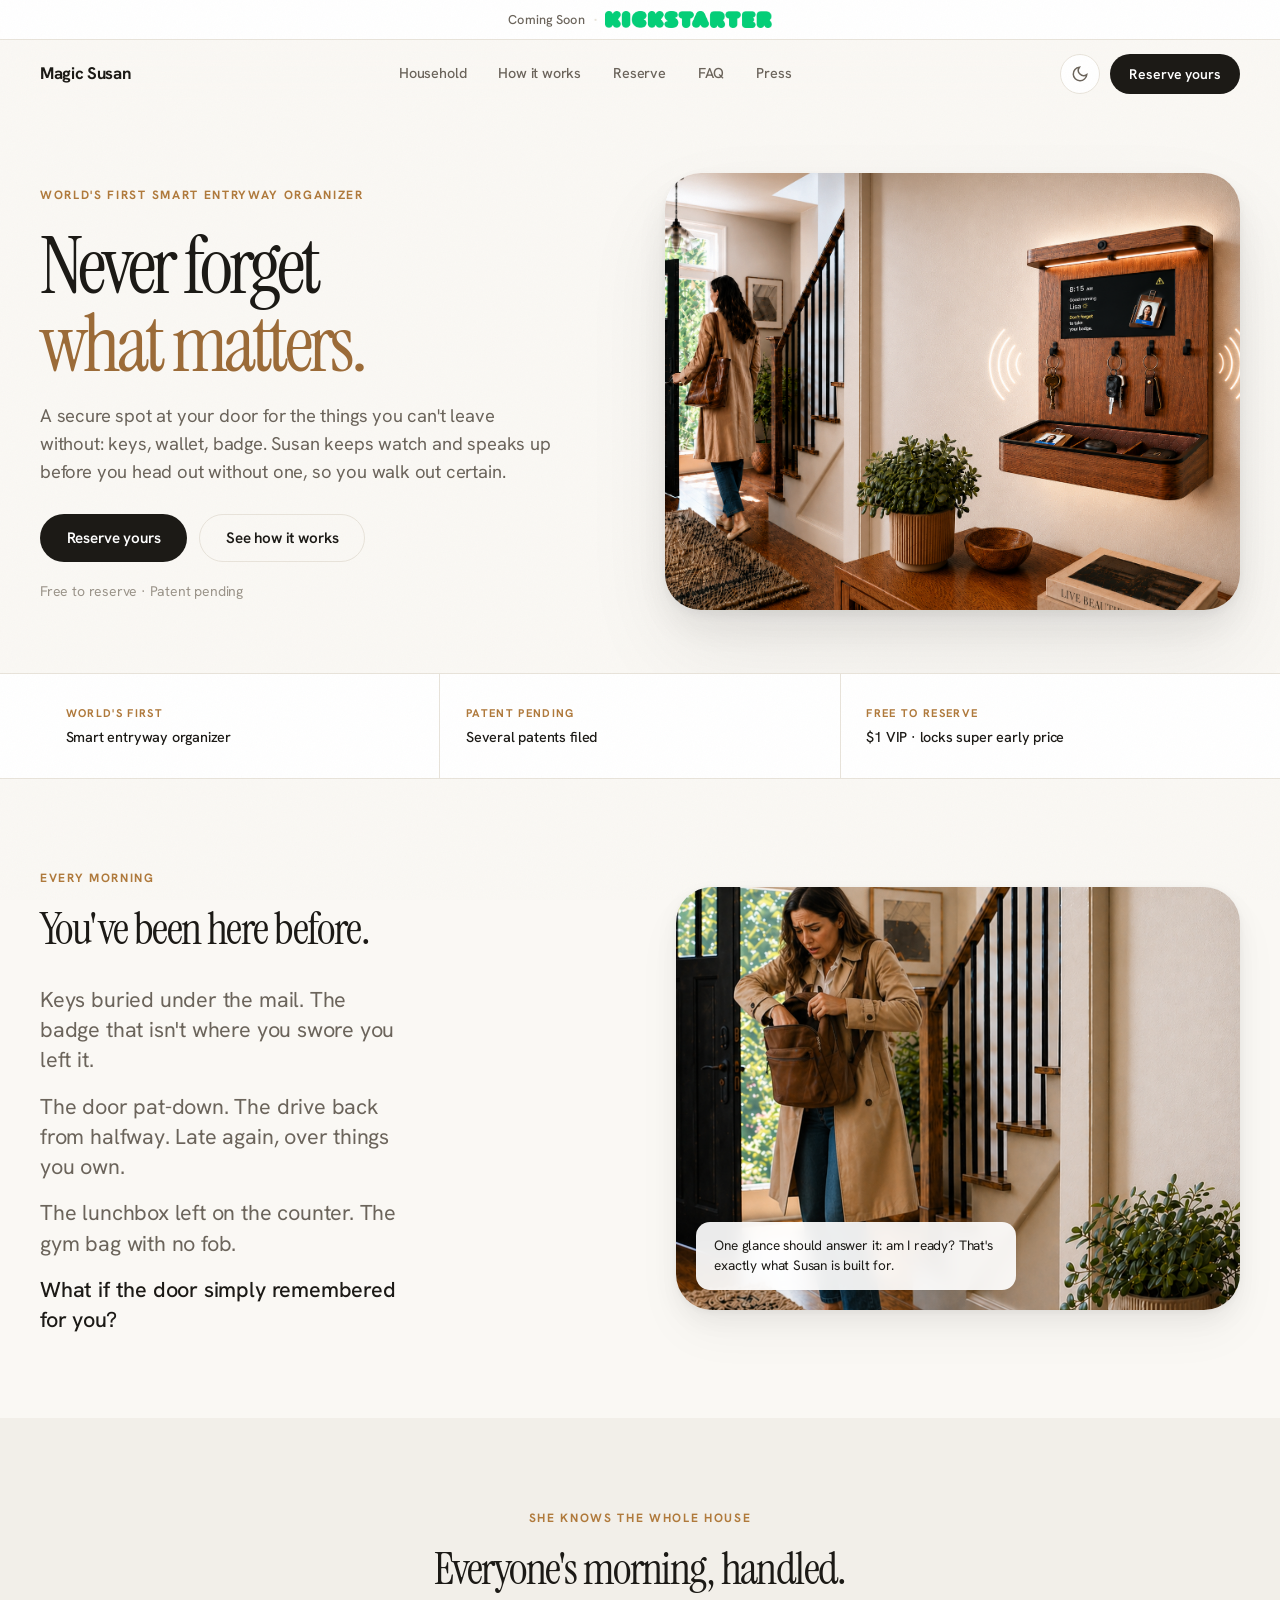
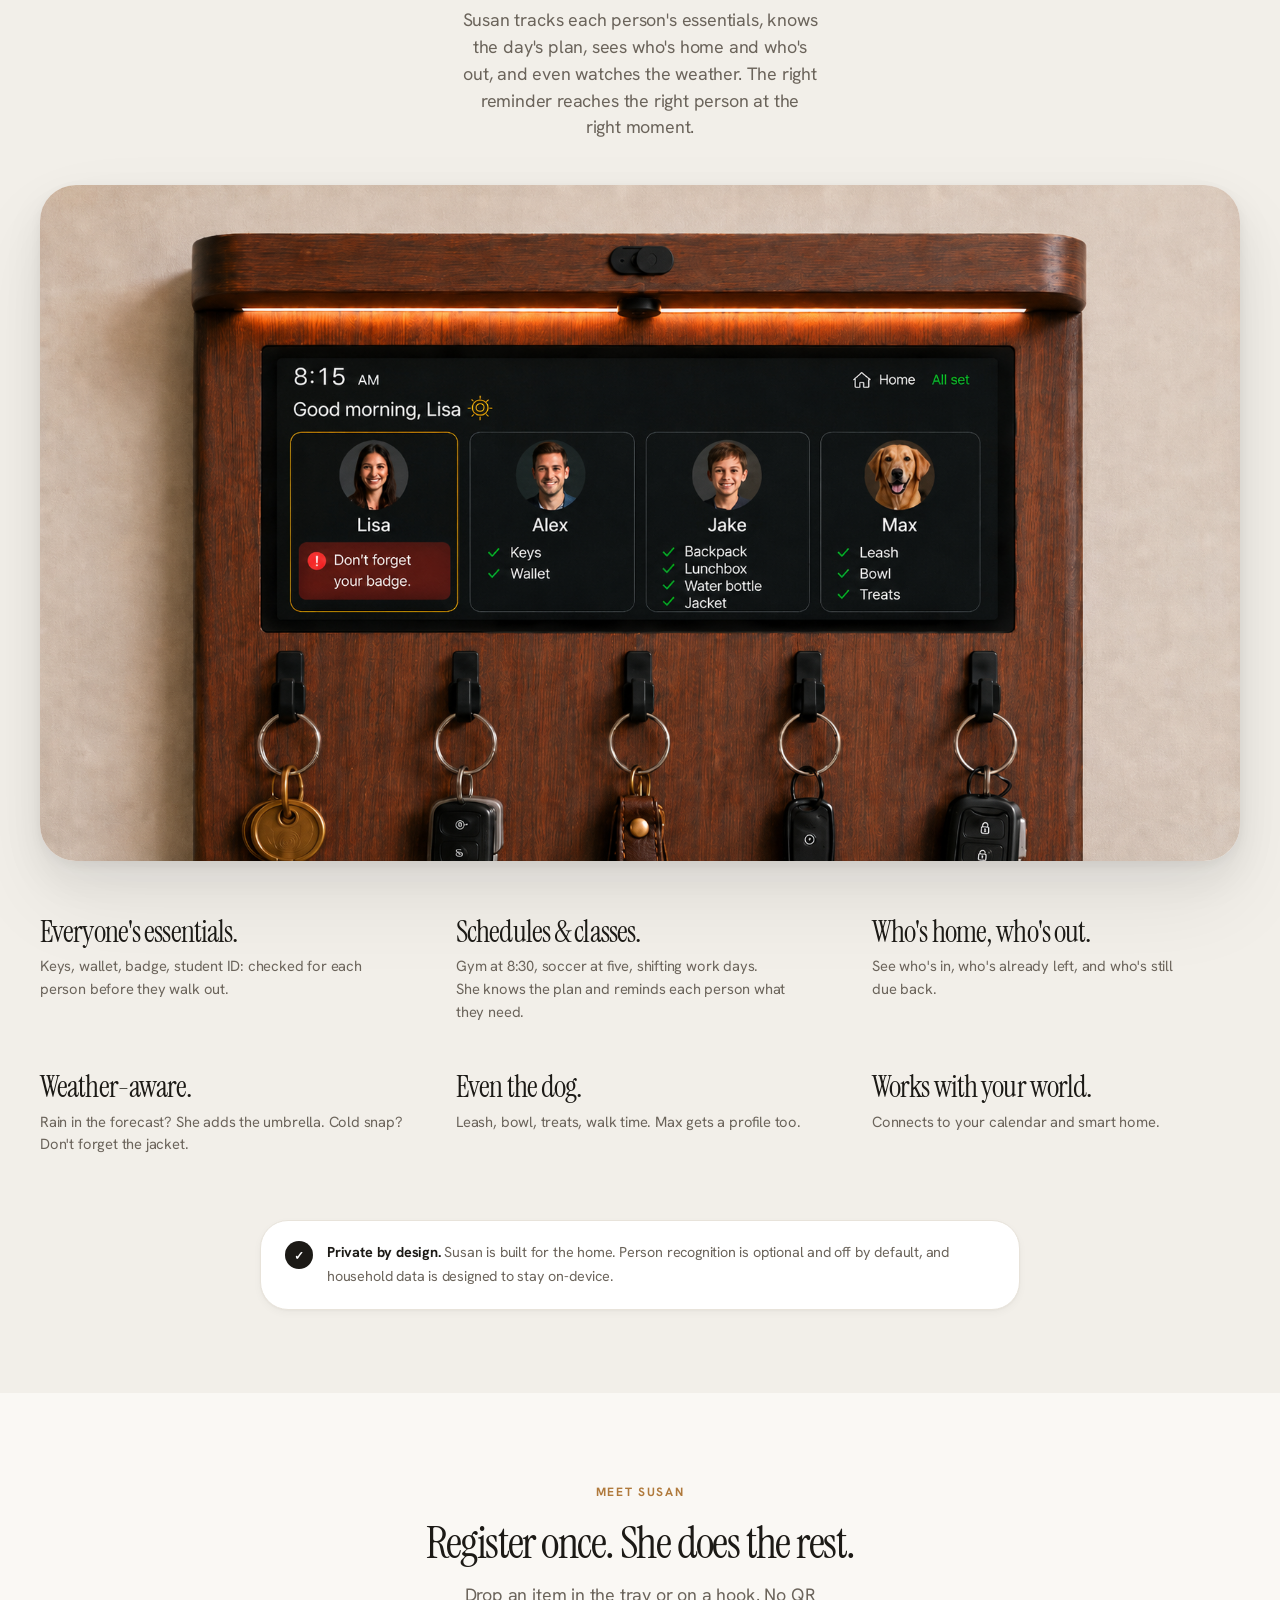
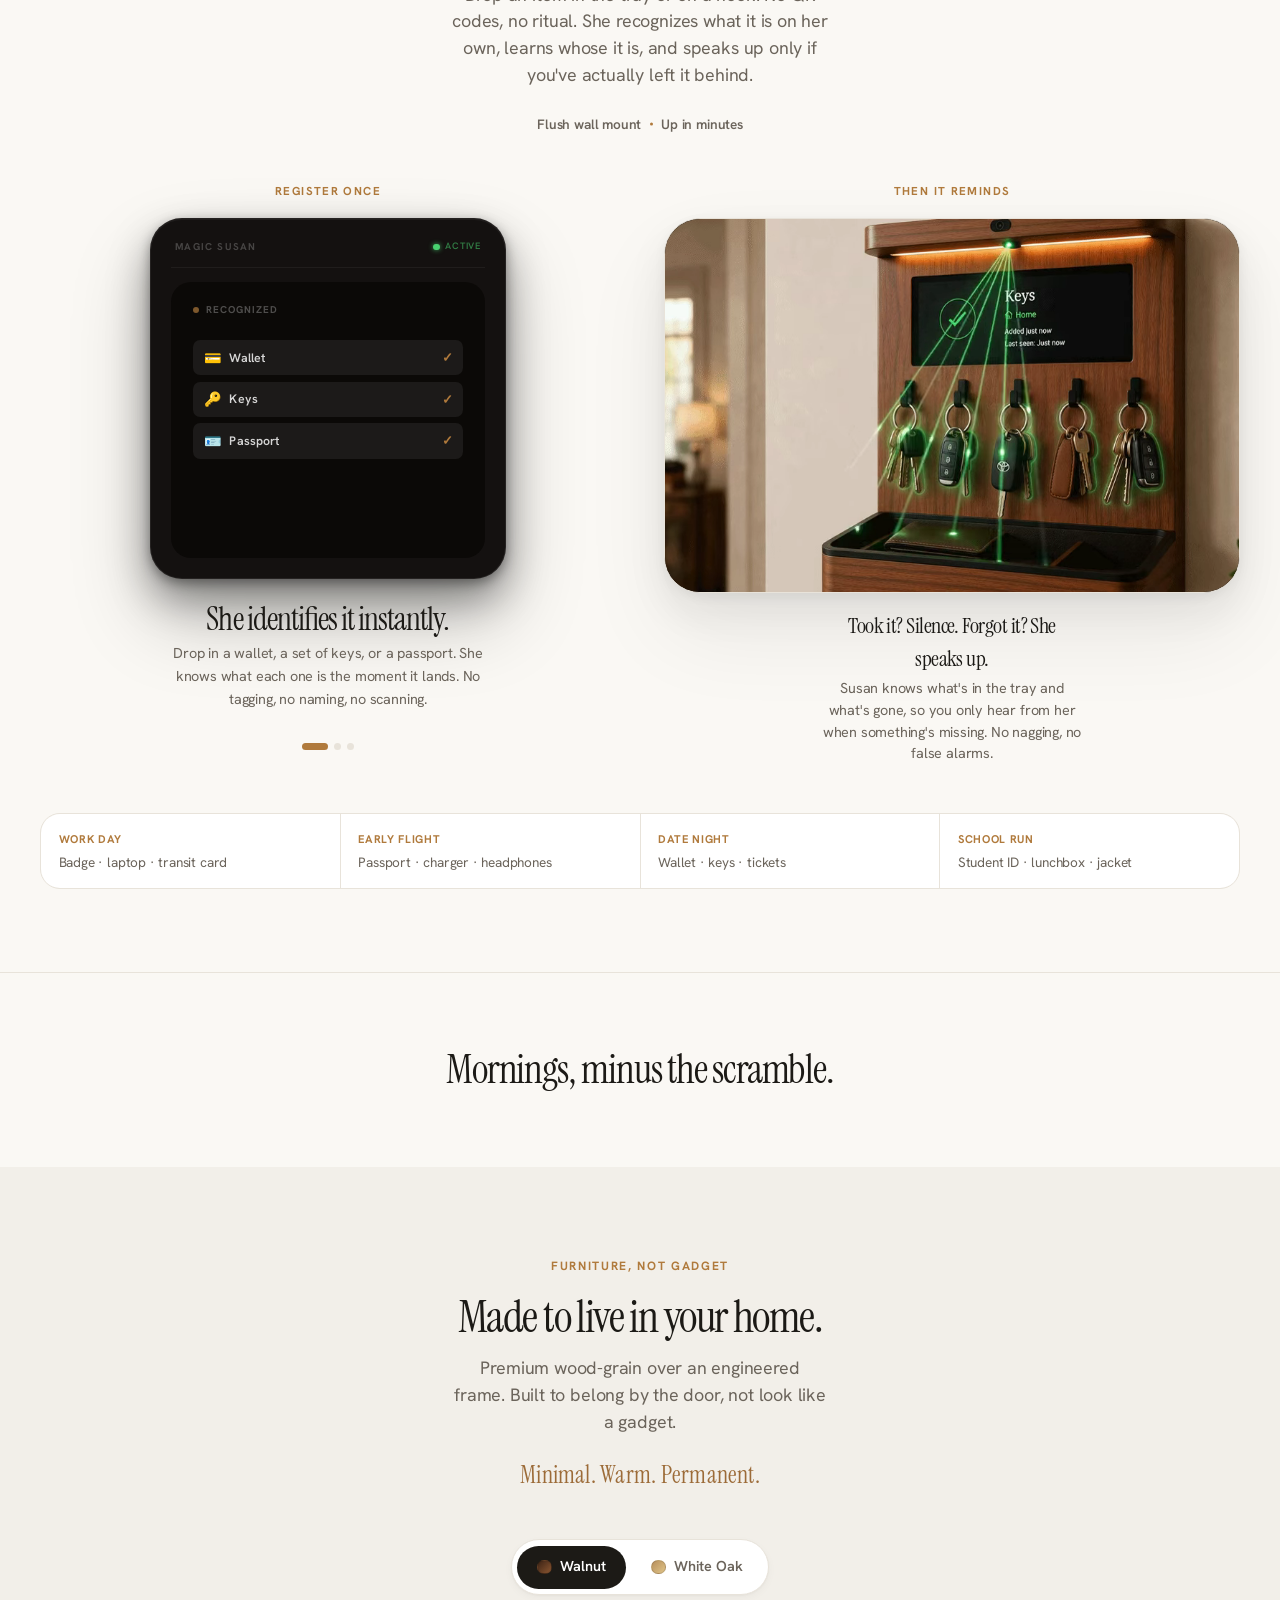
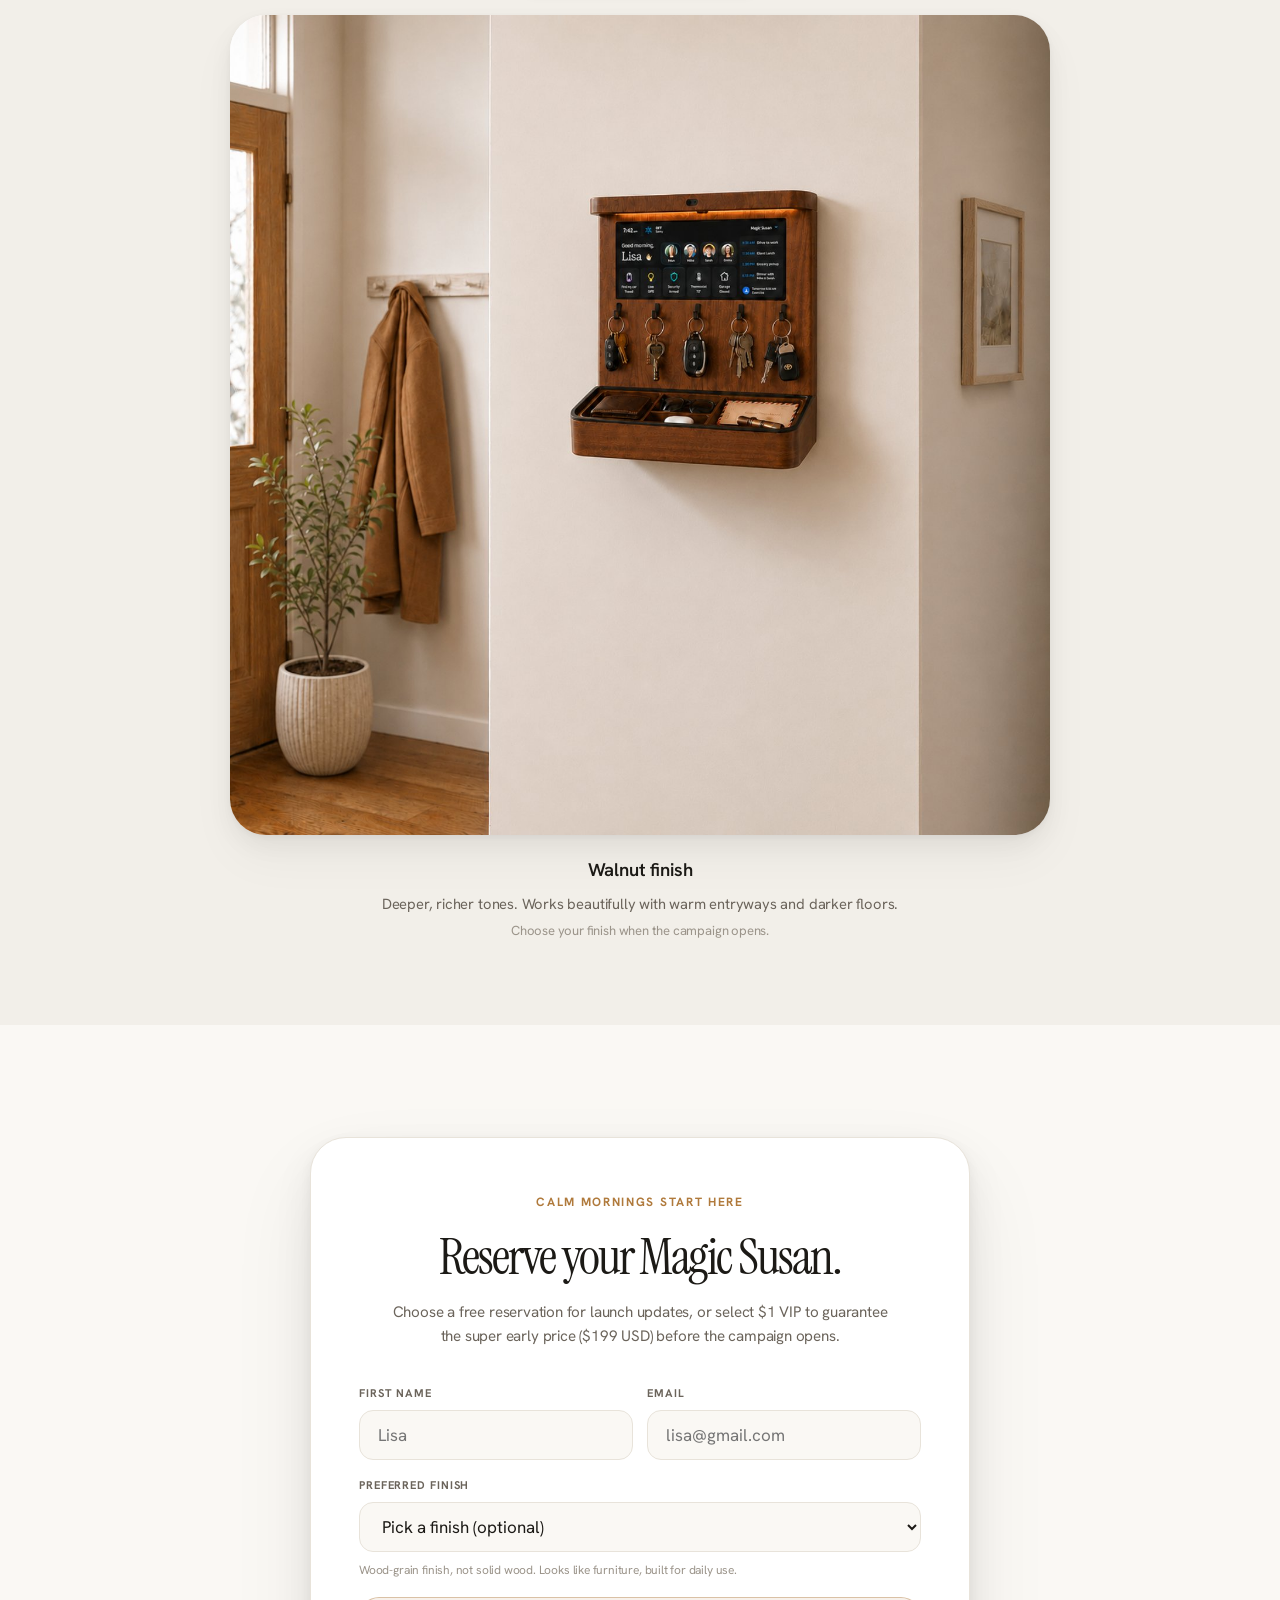
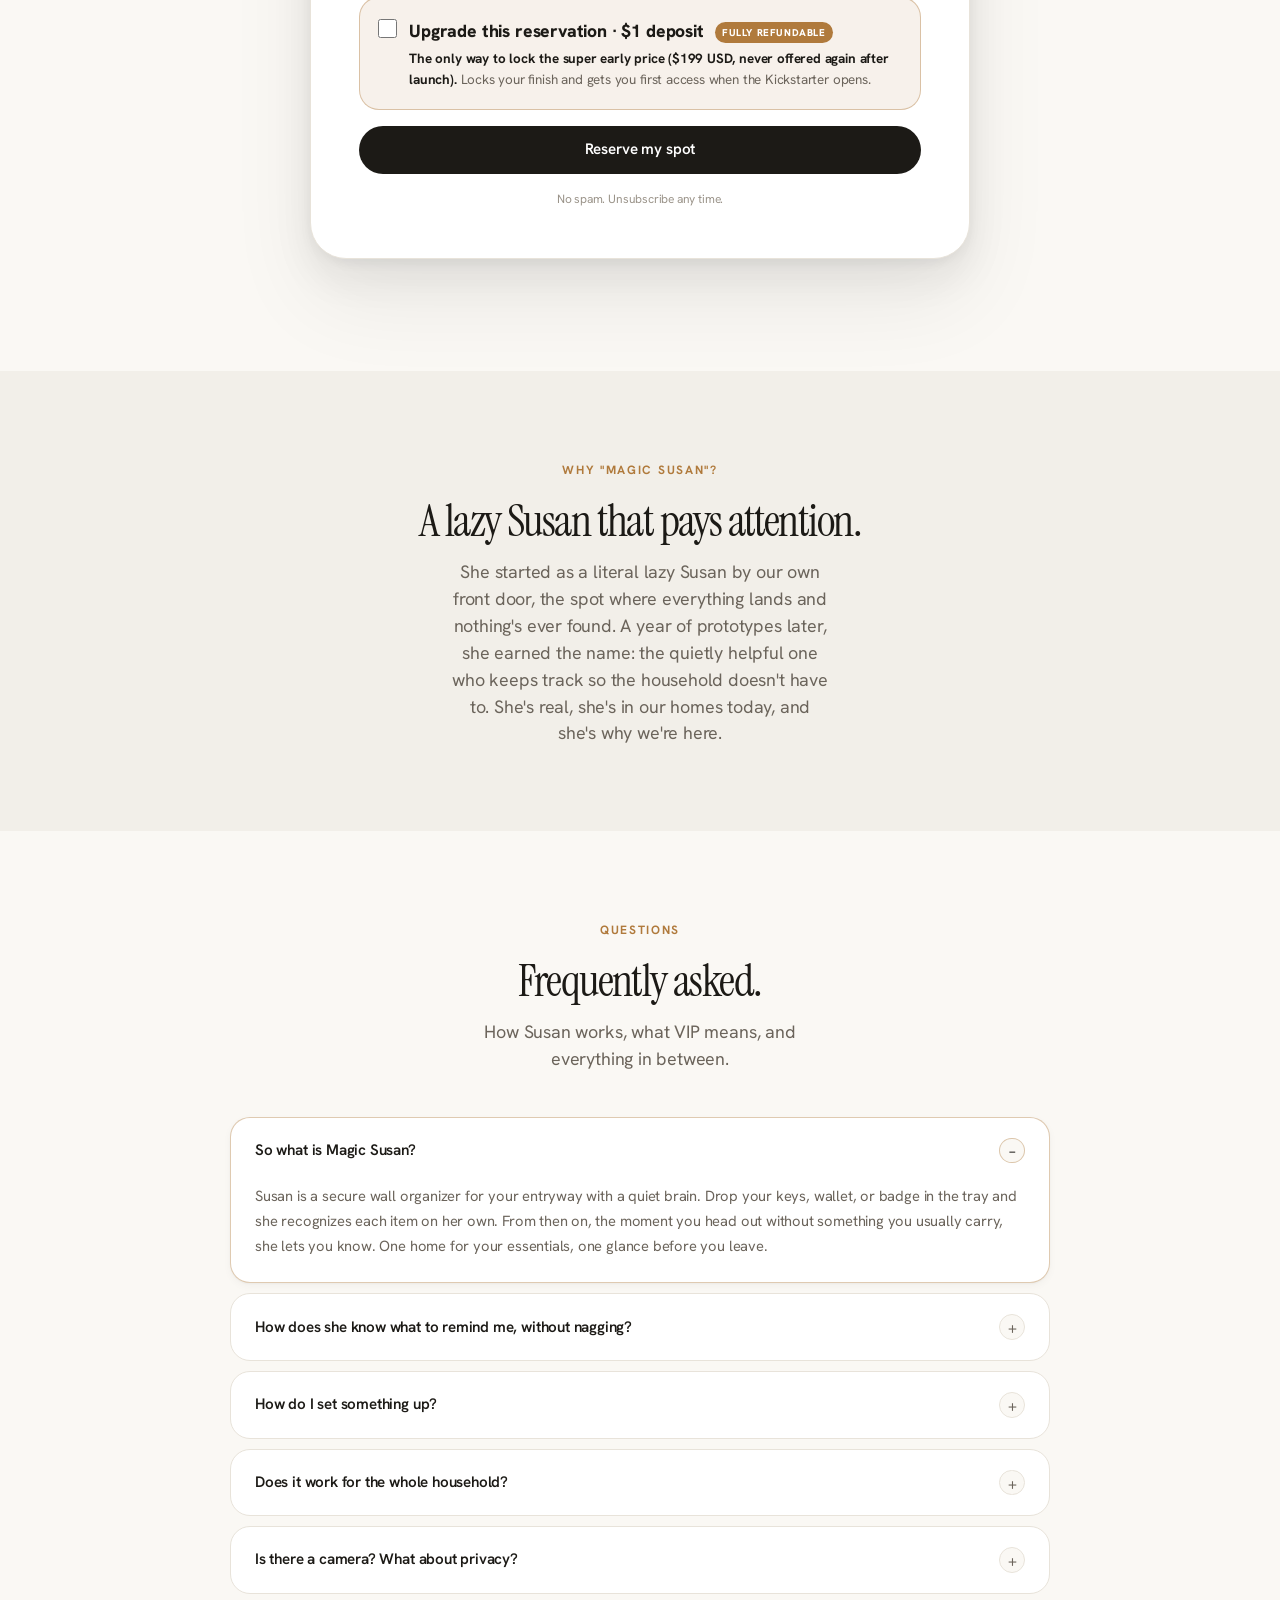
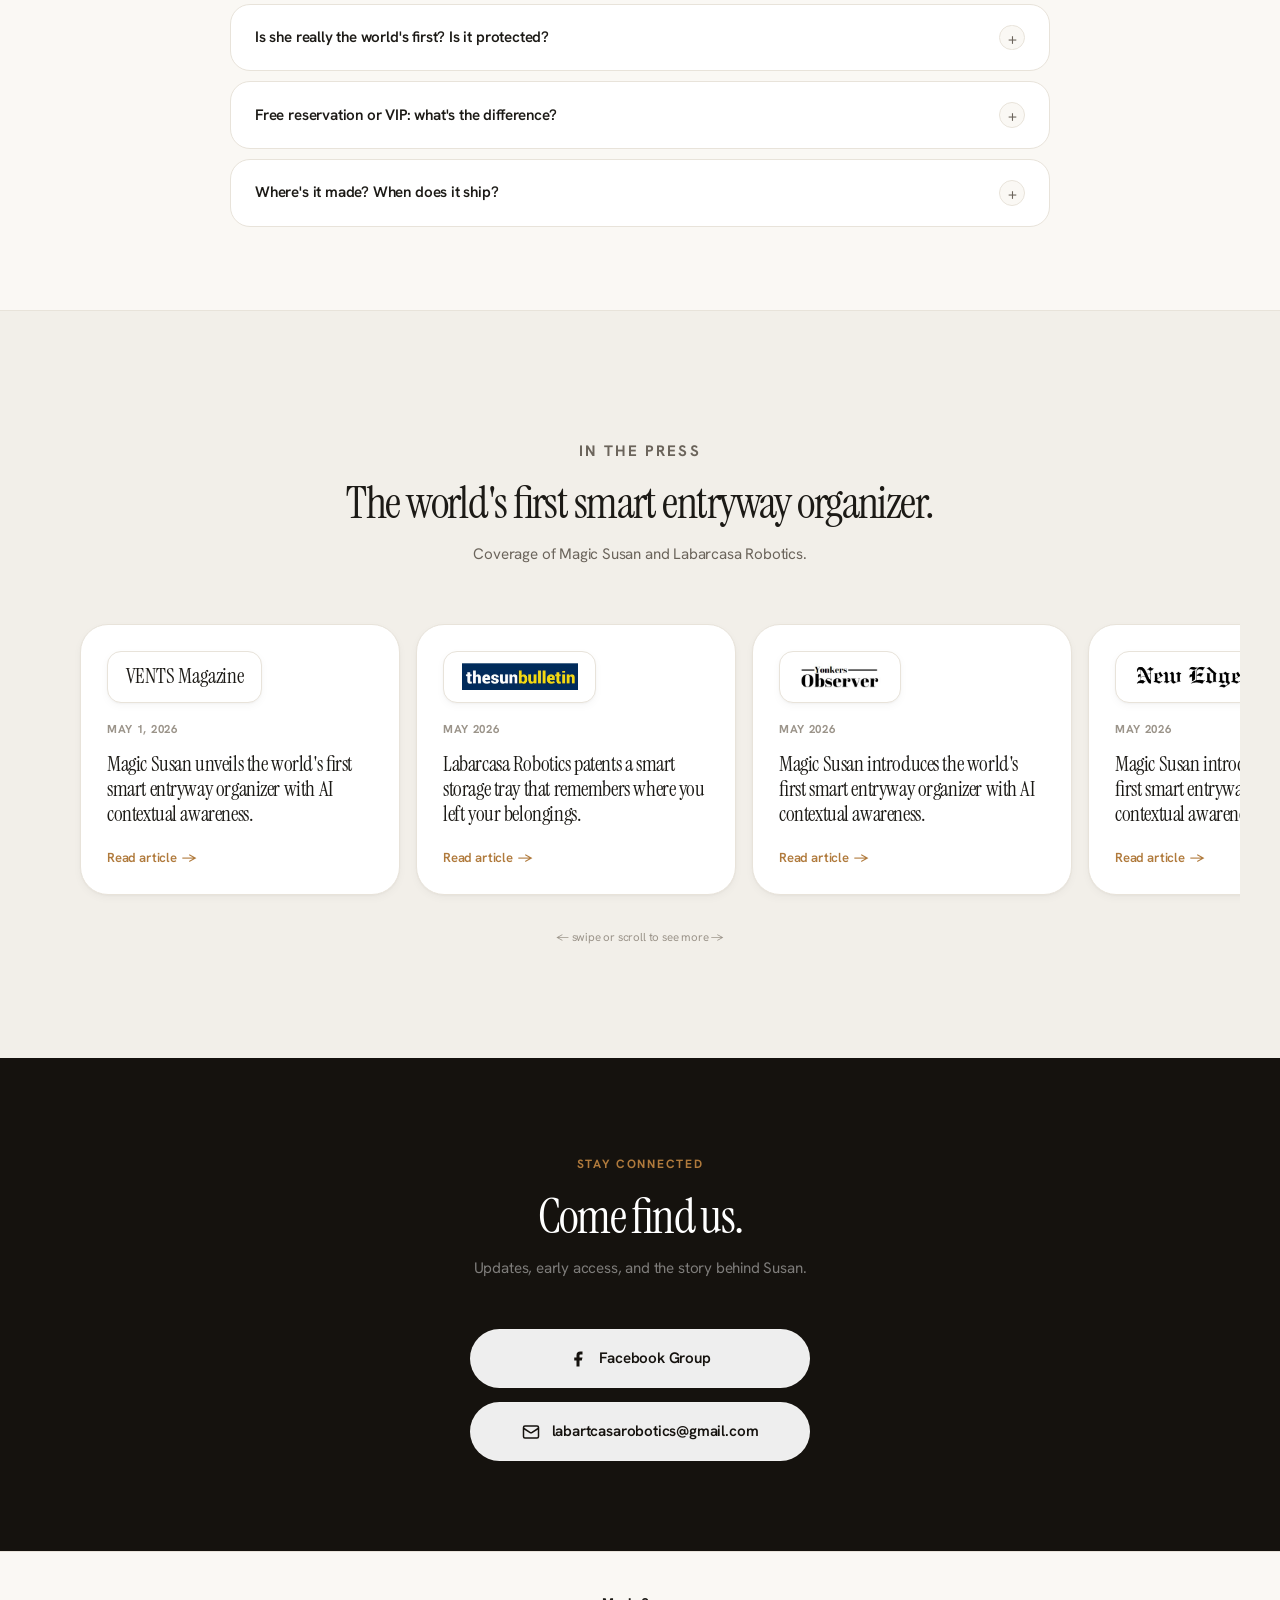
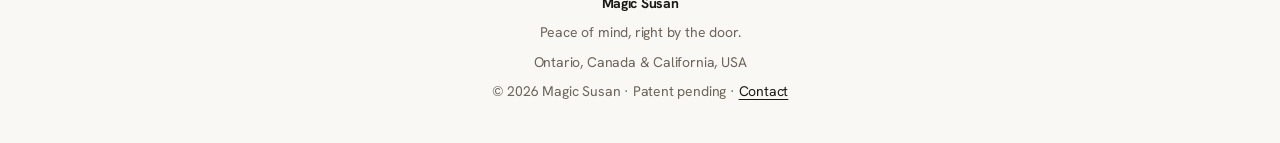
==== commit 7e694a0d: "Add files via upload" ====
--- a/index.html
+++ b/index.html
@@ -1,55 +1,41 @@
 <!DOCTYPE html>
 <html lang="en" data-theme="light">
 <head>
+  <script>document.documentElement.classList.add('js');</script>
   <meta charset="UTF-8" />
   <meta name="viewport" content="width=device-width, initial-scale=1.0" />
-  <title>Magic Susan | Secure Smart Entryway Organizer That Reminds You Before You Leave</title>
-  <meta name="description" content="Magic Susan is a secure smart entryway wall organizer that checks keys, wallet, badge, AirPods, gym fob, and daily essentials, then gives one simple reminder before you leave." />
-  <meta name="keywords" content="entryway organizer, smart entryway organizer, smart home organizer, key organizer, wall organizer, entryway storage, daily carry organizer, home organization, Magic Susan" />
+  <title>Magic Susan: Wall-Mounted Smart Entryway Organizer That Reminds You Before You Leave</title>
+  <meta name="description" content="Magic Susan is the world's first wall-mounted smart entryway organizer. She recognizes your keys, wallet, and badge and reminds you before you leave without one. No setup, no tagging. Reserve the $199 super early price." />
+  <meta name="keywords" content="smart entryway organizer, wall mounted key organizer, never forget keys, entryway reminder, key wallet organizer, smart home entryway, daily carry organizer, reminder before leaving home, wall organizer with reminders, household reminder system, smart entryway organizer Kickstarter, Magic Susan, Labarcasa Robotics" />
+  <meta name="author" content="Labarcasa Robotics" />
   <link rel="canonical" href="https://magicsusan.com/" />
   <meta name="robots" content="index, follow, max-image-preview:large" />
-  <meta name="theme-color" content="#f6f0e7" />
-
-  <!-- Open Graph / Facebook / LinkedIn -->
-  <meta property="og:type" content="website" />
+  <meta name="theme-color" content="#faf8f4" />
+
+  <!-- Open Graph -->
+  <meta property="og:type" content="product" />
+  <meta property="og:locale" content="en_US" />
   <meta property="og:site_name" content="Magic Susan" />
-  <meta property="og:title" content="Magic Susan | Secure Smart Entryway Organizer" />
-  <meta property="og:description" content="A secure wall organizer that checks everyday essentials and reminds your household before leaving." />
+  <meta property="og:title" content="Magic Susan: Never Forget Your Keys, Wallet or Badge" />
+  <meta property="og:description" content="The world's first smart entryway organizer. She recognizes your essentials and reminds you before you leave without one. Reserve the $199 super early price." />
   <meta property="og:url" content="https://magicsusan.com/" />
   <meta property="og:image" content="https://magicsusan.com/og-image.png" />
-  <meta property="og:image:secure_url" content="https://magicsusan.com/og-image.png" />
   <meta property="og:image:type" content="image/png" />
   <meta property="og:image:width" content="1200" />
   <meta property="og:image:height" content="630" />
   <meta property="og:image:alt" content="Magic Susan smart entryway organizer mounted by the door in a warm home entryway." />
-
-  <link rel="icon" href="./favicon.ico?v=5" sizes="any">
-
-  <!-- Meta Pixel Code -->
-<script>
-!function(f,b,e,v,n,t,s)
-{if(f.fbq)return;n=f.fbq=function(){n.callMethod?
-n.callMethod.apply(n,arguments):n.queue.push(arguments)};
-if(!f._fbq)f._fbq=n;n.push=n;n.loaded=!0;n.version='2.0';
-n.queue=[];t=b.createElement(e);t.async=!0;
-t.src=v;s=b.getElementsByTagName(e)[0];
-s.parentNode.insertBefore(t,s)}(window, document,'script',
-'https://connect.facebook.net/en_US/fbevents.js');
-fbq('init', '821741833940683');
-fbq('track', 'PageView');
-</script>
-<noscript><img height="1" width="1" style="display:none"
-src="https://www.facebook.com/tr?id=821741833940683&ev=PageView&noscript=1"
-/></noscript>
-<!-- End Meta Pixel Code -->
-  
-  <!-- Twitter / X -->
+  <meta property="product:price:amount" content="199" />
+  <meta property="product:price:currency" content="USD" />
+
+  <!-- Twitter -->
   <meta name="twitter:card" content="summary_large_image" />
-  <meta name="twitter:title" content="Magic Susan | Secure Smart Entryway Organizer" />
-  <meta name="twitter:description" content="A secure wall organizer that checks everyday essentials and reminds your household before leaving." />
+  <meta name="twitter:title" content="Magic Susan: Never Forget Your Keys, Wallet or Badge" />
+  <meta name="twitter:description" content="The world's first smart entryway organizer. She recognizes your essentials and reminds you before you leave without one." />
   <meta name="twitter:image" content="https://magicsusan.com/og-image.png" />
-  <meta name="twitter:image:alt" content="Magic Susan smart entryway organizer mounted by the door in a warm home entryway." />
-
+
+  <link rel="icon" href="./favicon.ico?v=5" sizes="any" />
+
+  <!-- Structured Data -->
   <script type="application/ld+json">
   {
     "@context": "https://schema.org",
@@ -57,25 +43,20 @@
       {
         "@type": "Organization",
         "@id": "https://magicsusan.com/#organization",
-        "name": "Magic Susan",
+        "name": "Labarcasa Robotics",
+        "alternateName": "Magic Susan",
         "url": "https://magicsusan.com/",
-        "logo": "https://magicsusan.com/og-image.png"
-      },
-      {
-        "@type": "WebSite",
-        "@id": "https://magicsusan.com/#website",
-        "url": "https://magicsusan.com/",
-        "name": "Magic Susan",
-        "description": "Smart entryway organizer for smart homes.",
-        "publisher": { "@id": "https://magicsusan.com/#organization" }
+        "logo": "https://magicsusan.com/og-image.png",
+        "foundingLocation": "Ontario, Canada"
       },
       {
         "@type": "Product",
         "@id": "https://magicsusan.com/#product",
         "name": "Magic Susan Smart Entryway Organizer",
         "brand": { "@type": "Brand", "name": "Magic Susan" },
+        "manufacturer": { "@type": "Organization", "name": "Labarcasa Robotics" },
         "category": "Smart Home Entryway Organizer",
-        "description": "A secure smart entryway wall organizer that checks keys, wallet, badge, AirPods, gym fob, and daily essentials, then gives one simple reminder before you leave.",
+        "description": "The world's first wall-mounted smart entryway organizer. Recognizes keys, wallet, and badge automatically and reminds you before you leave without one.",
         "image": "https://magicsusan.com/og-image.png",
         "url": "https://magicsusan.com/",
         "offers": {
@@ -83,15 +64,60 @@
           "url": "https://magicsusan.com/#waitlist",
           "priceCurrency": "USD",
           "price": "199",
-          "availability": "https://schema.org/PreOrder"
+          "priceValidUntil": "2026-12-31",
+          "availability": "https://schema.org/PreOrder",
+          "seller": { "@type": "Organization", "name": "Labarcasa Robotics" }
         }
+      },
+      {
+        "@type": "FAQPage",
+        "@id": "https://magicsusan.com/#faq",
+        "mainEntity": [
+          {
+            "@type": "Question",
+            "name": "What is Magic Susan?",
+            "acceptedAnswer": { "@type": "Answer", "text": "Magic Susan is a secure wall-mounted smart entryway organizer with a built-in brain. Drop your keys, wallet, or badge in the tray and she recognizes each item automatically. From then on, the moment you head out without something you usually carry, she lets you know. One home for your essentials, one glance before you leave." }
+          },
+          {
+            "@type": "Question",
+            "name": "How does Magic Susan know what to remind me about, without nagging?",
+            "acceptedAnswer": { "@type": "Answer", "text": "She only tracks what you have registered, and she always knows what is in the tray versus what is gone. Take your badge? She stays quiet. Forget it? She speaks up. No false alarms, no reminders you do not need. You are always in control of the list." }
+          },
+          {
+            "@type": "Question",
+            "name": "How do I set up an item with Magic Susan?",
+            "acceptedAnswer": { "@type": "Answer", "text": "Drop the item in the tray. She identifies what it is automatically with no typing or scanning required. Assign it to a person with a tap, pick your preferred reminder style, and you are done. About thirty seconds per item." }
+          },
+          {
+            "@type": "Question",
+            "name": "Does Magic Susan work for the whole household?",
+            "acceptedAnswer": { "@type": "Answer", "text": "Yes. Each person gets their own profile, their own essentials, and their own reminder style. Magic Susan tailors the check to whoever is heading out. Up to five people, including the family pet." }
+          },
+          {
+            "@type": "Question",
+            "name": "Does Magic Susan have a camera? Is it private?",
+            "acceptedAnswer": { "@type": "Answer", "text": "Yes. An internal camera sees only the tray, not the room or people. The optional front-facing camera for person recognition has a physical privacy cover and is off by default. Everyday item reminders work with no face recognition at all." }
+          },
+          {
+            "@type": "Question",
+            "name": "Is Magic Susan patented? Is it the first product of its kind?",
+            "acceptedAnswer": { "@type": "Answer", "text": "Magic Susan is the world's first smart entryway organizer, a new product category. The technology is patent-pending across several sensing designs. Each is a distinct approach, protected separately." }
+          },
+          {
+            "@type": "Question",
+            "name": "What is the super early price for Magic Susan?",
+            "acceptedAnswer": { "@type": "Answer", "text": "The super early VIP price is $199 USD, which is 47% off the regular price of $379. A $1 VIP deposit locks in this price before the Kickstarter campaign opens. It is fully refundable before checkout." }
+          },
+          {
+            "@type": "Question",
+            "name": "When does Magic Susan ship?",
+            "acceptedAnswer": { "@type": "Answer", "text": "The Kickstarter campaign is planned for 2026, with delivery to follow. VIP reservations receive first-access notifications the moment it goes live. Labarcasa Robotics is based in Ontario, Canada and California, USA." }
+          }
+        ]
       }
     ]
   }
   </script>
-
-  
-
 
   <!-- Google Analytics -->
   <script async src="https://www.googletagmanager.com/gtag/js?id=G-M0GK1MSZ90"></script>
@@ -102,2335 +128,1674 @@
     gtag('config', 'G-M0GK1MSZ90');
   </script>
 
+  <!-- Fonts -->
   <link rel="preconnect" href="https://fonts.googleapis.com" />
   <link rel="preconnect" href="https://fonts.gstatic.com" crossorigin />
-  <link href="https://fonts.googleapis.com/css2?family=Instrument+Serif:ital@0;1&family=Work+Sans:wght@300..700&display=swap" rel="stylesheet" />
+  <link rel="dns-prefetch" href="https://connect.facebook.net" />
+  <link rel="dns-prefetch" href="https://www.googletagmanager.com" />
+  <link rel="dns-prefetch" href="https://gmail.us7.list-manage.com" />
+  <link href="https://fonts.googleapis.com/css2?family=Hanken+Grotesk:ital,wght@0,400..800;1,400&family=Instrument+Serif:ital@0;1&display=swap" rel="stylesheet" />
+  <!-- Hero LCP preload -->
+  <link rel="preload" as="image" href="assets/landing_hero1.png" fetchpriority="high" />
 
   <style>
-    :root,
-    [data-theme="light"] {
-      --color-bg: #f6f0e7;
-      --color-surface: #fffaf2;
-      --color-surface-2: #efe3d2;
-      --color-surface-3: #ddc8ad;
-      --color-text: #261b12;
-      --color-muted: #776454;
-      --color-faint: #a89580;
-      --color-border: #d8c4aa;
-      --color-wood: #5b351f;
-      --color-wood-light: #9b6a43;
-      --color-brass: #b48648;
-      --color-primary: #3f2618;
-      --color-primary-hover: #29180f;
-      --color-success: #357a3a;
-      --color-warning: #b56b1f;
+    /* ═══════════════════════════════════════════════════════
+       DESIGN TOKENS: one warm-neutral system, Apple-clean
+    ═══════════════════════════════════════════════════════ */
+    :root {
+      --bg:          #faf8f4;   /* warm paper */
+      --bg-alt:      #f2efe9;   /* subtle warm gray for alternating sections */
+      --surface:     #ffffff;   /* clean white cards */
+      --ink-deep:    #15120e;   /* dark dramatic section */
+      --text:        #1c1a16;   /* near-black warm */
+      --muted:       #6b645b;   /* warm gray body */
+      --faint:       #9b948a;
+      --border:      #e8e3da;   /* hairline */
+      --border-soft: #f0ebe2;
+      --wood:        #6b4a2e;
+      --wood-light:  #9c6b38;
+      --brass:       #b07a3c;   /* the single accent */
+      --accent-soft: rgba(176,122,60,.10);
+      --primary:     #1c1a16;   /* near-black button */
+      --primary-h:   #000000;
+      --success:     #2e8b50;
+
       --font-display: "Instrument Serif", Georgia, serif;
-      --font-body: "Work Sans", "Helvetica Neue", Arial, sans-serif;
-      --text-xs: clamp(0.75rem, 0.7rem + 0.25vw, 0.875rem);
-      --text-sm: clamp(0.875rem, 0.82rem + 0.28vw, 1rem);
-      --text-base: clamp(1rem, 0.95rem + 0.25vw, 1.125rem);
-      --text-lg: clamp(1.08rem, 1rem + 0.55vw, 1.38rem);
-      --text-xl: clamp(1.5rem, 1.2rem + 1.25vw, 2.15rem);
-      --text-2xl: clamp(2.2rem, 1.35rem + 3vw, 4.45rem);
-      --text-hero: clamp(2.85rem, 1.45rem + 5.1vw, 5.9rem);
-      --space-1: 0.25rem;
-      --space-2: 0.5rem;
-      --space-3: 0.75rem;
-      --space-4: 1rem;
-      --space-5: 1.25rem;
-      --space-6: 1.5rem;
-      --space-8: 2rem;
-      --space-10: 2.5rem;
-      --space-12: 3rem;
-      --space-16: 4rem;
-      --space-20: 5rem;
-      --space-24: 6rem;
-      --radius-sm: 0.5rem;
-      --radius-md: 0.875rem;
-      --radius-lg: 1.25rem;
-      --radius-xl: 2rem;
-      --shadow-sm: 0 0.25rem 1rem rgba(55, 35, 20, 0.08);
-      --shadow-md: 0 1rem 3rem rgba(55, 35, 20, 0.13);
-      --shadow-lg: 0 2rem 5rem rgba(55, 35, 20, 0.18);
-      --ease-out: cubic-bezier(0.16, 1, 0.3, 1);
-      --transition: 180ms cubic-bezier(0.16, 1, 0.3, 1);
-    }
-
+      --font-body:    "Hanken Grotesk", "Helvetica Neue", Arial, sans-serif;
+
+      --r-sm: 0.5rem;
+      --r-md: 0.875rem;
+      --r-lg: 1.25rem;
+      --r-xl: 1.75rem;
+      --r-2xl: 2.25rem;
+
+      --shadow-sm: 0 1px 2px rgba(28,26,22,.03), 0 3px 8px rgba(28,26,22,.035);
+      --shadow-md: 0 2px 6px rgba(28,26,22,.04), 0 10px 24px rgba(28,26,22,.05), 0 24px 48px rgba(28,26,22,.04);
+      --shadow-lg: 0 4px 12px rgba(28,26,22,.05), 0 18px 40px rgba(28,26,22,.07), 0 40px 88px rgba(28,26,22,.07);
+
+      --ease: cubic-bezier(0.16, 1, 0.3, 1);
+      --t:    260ms cubic-bezier(0.16, 1, 0.3, 1);
+
+      --container: 1200px;
+      --container-narrow: 760px;
+    }
     [data-theme="dark"] {
-      --color-bg: #17120e;
-      --color-surface: #211914;
-      --color-surface-2: #2a211a;
-      --color-surface-3: #38291e;
-      --color-text: #f5eadb;
-      --color-muted: #c3ad94;
-      --color-faint: #8e7862;
-      --color-border: #513d2d;
-      --color-wood: #cf9464;
-      --color-wood-light: #e0b082;
-      --color-brass: #d8a85f;
-      --color-primary: #f2dfc2;
-      --color-primary-hover: #fff6e8;
-      --color-success: #78bf72;
-      --color-warning: #df9a42;
-      --shadow-sm: 0 0.25rem 1rem rgba(0, 0, 0, 0.22);
-      --shadow-md: 0 1rem 3rem rgba(0, 0, 0, 0.3);
-      --shadow-lg: 0 2rem 5rem rgba(0, 0, 0, 0.38);
-    }
-
-    *,
-    *::before,
-    *::after {
-      box-sizing: border-box;
-      margin: 0;
-      padding: 0;
-    }
-
+      --bg:          #131210;
+      --bg-alt:      #1a1815;
+      --surface:     #1e1b17;
+      --ink-deep:    #0e0c0a;
+      --text:        #f3ede3;
+      --muted:       #b6ab9c;
+      --faint:       #8a8073;
+      --border:      #322c25;
+      --border-soft: #272220;
+      --wood:        #cf9464;
+      --wood-light:  #e0b082;
+      --brass:       #d2974f;
+      --accent-soft: rgba(210,151,79,.12);
+      --primary:     #f3ede3;
+      --primary-h:   #ffffff;
+      --success:     #6ec283;
+      --shadow-sm: 0 1px 2px rgba(0,0,0,.3), 0 3px 10px rgba(0,0,0,.28);
+      --shadow-md: 0 2px 8px rgba(0,0,0,.35), 0 12px 28px rgba(0,0,0,.32), 0 24px 52px rgba(0,0,0,.28);
+      --shadow-lg: 0 4px 14px rgba(0,0,0,.4), 0 20px 44px rgba(0,0,0,.42), 0 44px 92px rgba(0,0,0,.4);
+    }
+
+    /* ═══════════════════════════════════════════════════════
+       RESET
+    ═══════════════════════════════════════════════════════ */
+    *, *::before, *::after { box-sizing: border-box; margin: 0; padding: 0; }
     html {
       scroll-behavior: smooth;
-      scroll-padding-top: 6rem;
+      scroll-padding-top: 5rem;
       -webkit-font-smoothing: antialiased;
+      -moz-osx-font-smoothing: grayscale;
       text-rendering: optimizeLegibility;
     }
-
     body {
       min-height: 100dvh;
       font-family: var(--font-body);
-      font-size: var(--text-base);
-      line-height: 1.6;
-      color: var(--color-text);
-      background:
-        radial-gradient(circle at 15% 5%, rgba(180, 134, 72, 0.18), transparent 28rem),
-        linear-gradient(180deg, var(--color-bg), var(--color-surface-2));
-    }
-
-    img,
-    svg {
-      display: block;
-      max-width: 100%;
-    }
-
-    a {
-      color: inherit;
-      text-decoration: none;
-    }
-
-    button,
-    input,
-    select {
-      font: inherit;
-      color: inherit;
-    }
-
-    button {
-      border: 0;
-      cursor: pointer;
-    }
-
-    p,
-    li {
-      max-width: 68ch;
-      text-wrap: pretty;
-    }
-
-    h1,
-    h2,
-    h3 {
-      line-height: 1;
-      text-wrap: balance;
-    }
-
-    :focus-visible {
-      outline: 2px solid var(--color-brass);
-      outline-offset: 4px;
-      border-radius: var(--radius-sm);
-    }
-
-    .container {
-      width: min(100% - 2rem, 1180px);
+      font-size: clamp(1rem, .96rem + .2vw, 1.0625rem);
+      line-height: 1.65;
+      letter-spacing: -.011em;
+      color: var(--text);
+      background: var(--bg);
+      font-optical-sizing: auto;
+      font-feature-settings: "liga" 1, "kern" 1;
+    }
+    img, svg { display: block; max-width: 100%; }
+    a { color: inherit; text-decoration: none; }
+    button, input, select { font: inherit; color: inherit; }
+    button { border: 0; cursor: pointer; background: none; }
+    p, li { text-wrap: pretty; }
+    h1, h2, h3 { line-height: 1.04; text-wrap: balance; font-weight: 400; }
+    ::selection { background: rgba(176,122,60,.22); color: var(--text); }
+    :focus-visible { outline: 2px solid var(--brass); outline-offset: 3px; border-radius: var(--r-sm); }
+
+    /* Slim, themed scrollbar */
+    * { scrollbar-width: thin; scrollbar-color: var(--border) transparent; }
+    *::-webkit-scrollbar { width: 10px; height: 10px; }
+    *::-webkit-scrollbar-track { background: transparent; }
+    *::-webkit-scrollbar-thumb { background: var(--border); border-radius: 999px; border: 3px solid var(--bg); }
+    *::-webkit-scrollbar-thumb:hover { background: var(--faint); }
+
+    /* Whisper of paper grain, material depth */
+    body::after {
+      content: "";
+      position: fixed;
+      inset: 0;
+      z-index: 9999;
+      pointer-events: none;
+      opacity: .03;
+      mix-blend-mode: multiply;
+      background-image: url("data:image/svg+xml,%3Csvg xmlns='http://www.w3.org/2000/svg' width='300' height='300'%3E%3Cfilter id='n'%3E%3CfeTurbulence type='fractalNoise' baseFrequency='0.8' numOctaves='4' stitchTiles='stitch'/%3E%3C/filter%3E%3Crect width='100%25' height='100%25' filter='url(%23n)'/%3E%3C/svg%3E");
+    }
+    [data-theme="dark"] body::after { opacity: .055; mix-blend-mode: screen; }
+    @media (prefers-reduced-motion: no-preference) {
+      .hero-visual { will-change: transform; }
+    }
+
+    /* ═══════════════════════════════════════════════════════
+       LAYOUT
+    ═══════════════════════════════════════════════════════ */
+    .container    { width: min(100% - 2.5rem, var(--container)); margin-inline: auto; }
+    .container-sm { width: min(100% - 2.5rem, var(--container-narrow)); margin-inline: auto; }
+    .section      { padding-block: clamp(3.25rem, 6.5vw, 5.5rem); }
+    .section--alt { background: var(--bg-alt); }
+
+    .section-intro {
+      max-width: 720px;
       margin-inline: auto;
-    }
-
-    .container-narrow {
-      width: min(100% - 2rem, 820px);
-      margin-inline: auto;
-    }
-
-    .section {
-      padding-block: clamp(var(--space-16), 10vw, var(--space-24));
-    }
-
-    .eyebrow,
-    .section-label {
-      display: inline-flex;
-      align-items: center;
-      gap: var(--space-2);
-      font-size: var(--text-xs);
-      font-weight: 650;
-      letter-spacing: 0.12em;
+      text-align: center;
+      margin-bottom: clamp(1.75rem, 3.5vw, 2.75rem);
+    }
+
+    /* ═══════════════════════════════════════════════════════
+       TYPOGRAPHY
+    ═══════════════════════════════════════════════════════ */
+    .eyebrow {
+      display: inline-block;
+      font-size: .75rem;
+      font-weight: 700;
+      letter-spacing: .14em;
       text-transform: uppercase;
-      color: var(--color-wood-light);
-    }
-
-    .eyebrow::before,
-    .section-label::before {
-      content: "";
-      width: 2.75rem;
-      height: 1px;
-      background: var(--color-brass);
-    }
-
-    .section-heading,
-    .section-title {
-      margin-top: var(--space-4);
+      color: var(--brass);
+    }
+    .section-heading {
+      margin-top: 1rem;
       font-family: var(--font-display);
-      font-size: var(--text-2xl);
-      font-weight: 400;
-      letter-spacing: -0.035em;
-    }
-
+      font-size: clamp(1.9rem, 1.3rem + 1.9vw, 3rem);
+      letter-spacing: -.035em;
+    }
     .section-lede {
-      margin-top: var(--space-5);
-      color: var(--color-muted);
-      font-size: var(--text-lg);
-    }
-
-    .btn,
-    .btn-primary,
-    .btn-secondary,
-    .btn-ghost,
-    .btn-reserve {
+      margin-top: .9rem;
+      color: var(--muted);
+      font-size: clamp(1rem, .96rem + .2vw, 1.12rem);
+      line-height: 1.5;
+    }
+    .section-intro .section-lede { margin-inline: auto; max-width: 38ch; }
+
+    /* ═══════════════════════════════════════════════════════
+       SCROLL REVEAL
+    ═══════════════════════════════════════════════════════ */
+    .reveal {
+      transition: opacity .9s var(--ease), transform .9s var(--ease);
+      transition-delay: var(--d, 0s);
+    }
+    .js .reveal {
+      opacity: 0;
+      transform: translateY(18px);
+    }
+    .reveal.in { opacity: 1; transform: none; }
+
+    /* Staggered reveal for multi-item rows */
+    .js .reveal-stagger > * {
+      opacity: 0;
+      transform: translateY(16px);
+      transition: opacity .7s var(--ease), transform .7s var(--ease);
+    }
+    .reveal-stagger.in > * { opacity: 1; transform: none; }
+    .reveal-stagger.in > *:nth-child(1) { transition-delay: .04s; }
+    .reveal-stagger.in > *:nth-child(2) { transition-delay: .10s; }
+    .reveal-stagger.in > *:nth-child(3) { transition-delay: .16s; }
+    .reveal-stagger.in > *:nth-child(4) { transition-delay: .22s; }
+    .reveal-stagger.in > *:nth-child(5) { transition-delay: .28s; }
+    .reveal-stagger.in > *:nth-child(6) { transition-delay: .34s; }
+    .reveal-stagger.in > *:nth-child(7) { transition-delay: .40s; }
+    .reveal-stagger.in > *:nth-child(8) { transition-delay: .46s; }
+    .reveal-stagger.in > *:nth-child(n+9) { transition-delay: .52s; }
+
+    /* ═══════════════════════════════════════════════════════
+       BUTTONS
+    ═══════════════════════════════════════════════════════ */
+    .btn {
       display: inline-flex;
       align-items: center;
       justify-content: center;
+      gap: .5rem;
       min-height: 3rem;
-      padding: 0.875rem 1.35rem;
+      padding: .85rem 1.6rem;
       border-radius: 999px;
-      font-size: var(--text-sm);
-      font-weight: 650;
+      font-size: .95rem;
+      font-weight: 600;
+      letter-spacing: -.01em;
       line-height: 1;
-      transition:
-        transform var(--transition),
-        background var(--transition),
-        color var(--transition),
-        border-color var(--transition),
-        box-shadow var(--transition);
-    }
-
-    .btn:hover,
-    .btn-primary:hover,
-    .btn-secondary:hover,
-    .btn-ghost:hover,
-    .btn-reserve:hover {
-      transform: translateY(-1px);
-      box-shadow: var(--shadow-sm);
-    }
-
-    .btn:active,
-    .btn-primary:active,
-    .btn-secondary:active,
-    .btn-ghost:active,
-    .btn-reserve:active {
-      transform: translateY(0);
-    }
-
-    .btn-primary,
-    .btn-reserve {
-      color: var(--color-surface);
-      background: var(--color-primary);
-      border: 1px solid var(--color-primary);
-    }
-
-    [data-theme="dark"] .btn-primary,
-    [data-theme="dark"] .btn-reserve {
-      color: #1d140f;
-    }
-
-    .btn-primary:hover,
-    .btn-reserve:hover {
-      background: var(--color-primary-hover);
-      border-color: var(--color-primary-hover);
-    }
-
-    .btn-secondary,
-    .btn-ghost {
-      color: var(--color-text);
-      background: var(--color-surface);
-      border: 1px solid var(--color-border);
-    }
-
-    .btn-full {
+      border: 1px solid transparent;
+      transition: transform var(--t), background var(--t), border-color var(--t), color var(--t);
+    }
+    .btn-primary { background: var(--primary); color: #fff; }
+    .btn-primary:hover { background: var(--primary-h); transform: translateY(-1px); box-shadow: var(--shadow-md); }
+    [data-theme="dark"] .btn-primary { color: #16130f; }
+    .btn-secondary { background: transparent; color: var(--text); border-color: var(--border); }
+    .btn-secondary:hover { border-color: var(--text); }
+    .btn-full { width: 100%; }
+    .link-arrow {
+      display: inline-flex;
+      align-items: center;
+      gap: .4rem;
+      color: var(--brass);
+      font-weight: 600;
+      font-size: .95rem;
+      transition: gap var(--t);
+    }
+    .link-arrow::after { content: "→"; transition: transform var(--t); }
+    .link-arrow:hover { gap: .6rem; }
+
+    /* ═══════════════════════════════════════════════════════
+       ANNOUNCEMENT BAR
+    ═══════════════════════════════════════════════════════ */
+    .announce-bar {
       width: 100%;
-    }
-
+      background: var(--surface);
+      border-bottom: 1px solid var(--border);
+      padding: .55rem 1.25rem;
+      display: flex;
+      align-items: center;
+      justify-content: center;
+      gap: .55rem;
+    }
+    .announce-text {
+      font-size: .8rem;
+      font-weight: 500;
+      color: var(--muted);
+      letter-spacing: .01em;
+    }
+    .announce-dot {
+      color: var(--border);
+      font-size: .55rem;
+      line-height: 1;
+    }
+    .announce-logo {
+      height: 1.1rem;
+      width: auto;
+      display: block;
+    }
+    [data-theme="dark"] .announce-logo { filter: brightness(1.15); }
+
+    /* ═══════════════════════════════════════════════════════
+       NAV
+    ═══════════════════════════════════════════════════════ */
     .site-header {
       position: sticky;
       top: 0;
       z-index: 50;
-      border-bottom: 1px solid rgba(120, 94, 68, 0.16);
-      background: color-mix(in srgb, var(--color-bg) 88%, transparent);
-      backdrop-filter: blur(18px);
-    }
-
+      background: color-mix(in srgb, var(--bg) 80%, transparent);
+      backdrop-filter: blur(20px) saturate(1.4);
+      border-bottom: 1px solid transparent;
+      transition: border-color var(--t), background var(--t);
+    }
+    .site-header.scrolled { border-bottom-color: var(--border); }
     .nav {
       display: flex;
       align-items: center;
       justify-content: space-between;
-      gap: var(--space-5);
-      min-height: 4.75rem;
-    }
-
-    .nav-brand {
-      font-weight: 650;
-      letter-spacing: -0.03em;
-    }
-
+      gap: 1.5rem;
+      min-height: 4.25rem;
+    }
+    .nav-brand { font-weight: 700; letter-spacing: -.02em; font-size: 1.05rem; }
     .nav-links {
       display: flex;
       align-items: center;
-      gap: clamp(var(--space-4), 3vw, var(--space-8));
-      color: var(--color-muted);
-      font-size: var(--text-sm);
-      font-weight: 520;
-    }
-
-    .nav-links a {
-      transition: color var(--transition);
-    }
-
-    .nav-links a:hover {
-      color: var(--color-text);
-    }
-
-    .nav-actions {
-      display: flex;
-      align-items: center;
-      gap: var(--space-3);
-    }
-
+      gap: clamp(1rem, 2.5vw, 2rem);
+      color: var(--muted);
+      font-size: .9rem;
+      font-weight: 500;
+    }
+    .nav-links a { transition: color var(--t); }
+    .nav-links a:hover { color: var(--text); }
+    .nav-actions { display: flex; align-items: center; gap: .625rem; }
+    .nav-actions .btn { min-height: 2.5rem; padding: .55rem 1.15rem; font-size: .875rem; }
     .theme-toggle {
       display: grid;
-      width: 2.75rem;
-      height: 2.75rem;
+      width: 2.5rem;
+      height: 2.5rem;
       place-items: center;
-      border: 1px solid var(--color-border);
+      border: 1px solid var(--border);
       border-radius: 999px;
-      color: var(--color-muted);
-      background: var(--color-surface);
-      transition:
-        color var(--transition),
-        border-color var(--transition),
-        background var(--transition);
-    }
-
-    .theme-toggle:hover {
-      color: var(--color-text);
-      border-color: var(--color-brass);
-    }
-
-    .hero {
-      padding-block: clamp(var(--space-12), 7vw, var(--space-20));
-    }
-
+      color: var(--muted);
+      background: var(--surface);
+      transition: color var(--t), border-color var(--t);
+    }
+    .theme-toggle:hover { color: var(--text); border-color: var(--brass); }
+
+    /* Hamburger (mobile only) */
+    .nav-toggle {
+      display: none;
+      width: 2.5rem;
+      height: 2.5rem;
+      flex-direction: column;
+      align-items: center;
+      justify-content: center;
+      gap: 5px;
+      border: 1px solid var(--border);
+      border-radius: 999px;
+      background: var(--surface);
+    }
+    .nav-toggle span {
+      display: block;
+      width: 1.05rem;
+      height: 1.5px;
+      background: var(--text);
+      border-radius: 2px;
+      transition: transform var(--t), opacity var(--t);
+    }
+    .site-header.menu-open .nav-toggle span:nth-child(1) { transform: translateY(6.5px) rotate(45deg); }
+    .site-header.menu-open .nav-toggle span:nth-child(2) { opacity: 0; }
+    .site-header.menu-open .nav-toggle span:nth-child(3) { transform: translateY(-6.5px) rotate(-45deg); }
+
+    /* ═══════════════════════════════════════════════════════
+       HERO
+    ═══════════════════════════════════════════════════════ */
+    .hero { padding-block: clamp(2.5rem, 5vw, 4.5rem); overflow: hidden; }
     .hero-grid {
       display: grid;
-      grid-template-columns: minmax(0, 0.82fr) minmax(0, 1.18fr);
-      gap: clamp(var(--space-8), 6vw, var(--space-16));
+      grid-template-columns: minmax(0, 1fr) minmax(0, 1.05fr);
+      gap: clamp(2rem, 6vw, 5rem);
       align-items: center;
     }
-
     .hero h1 {
-      margin-top: var(--space-5);
-      max-width: 11.5ch;
+      margin-top: 1.25rem;
       font-family: var(--font-display);
-      font-size: var(--text-hero);
-      font-weight: 400;
-      letter-spacing: -0.055em;
-    }
-
-    .hero h1 em {
-      color: var(--color-wood-light);
-      font-style: italic;
-    }
-
+      font-size: clamp(2.6rem, 1rem + 5vw, 5rem);
+      letter-spacing: -.05em;
+      line-height: .98;
+      max-width: 12ch;
+    }
+    .hero h1 em { color: var(--wood-light); font-style: normal; }
     .hero-lede {
-      margin-top: var(--space-6);
-      color: var(--color-muted);
-      font-size: var(--text-lg);
-    }
-
-    .hero-ai-line {
-      margin-top: var(--space-4);
-      padding: var(--space-4) var(--space-5);
-      border: 1px solid color-mix(in srgb, var(--color-brass) 45%, var(--color-border));
-      border-radius: var(--radius-lg);
-      color: var(--color-text);
-      background: color-mix(in srgb, var(--color-surface) 86%, transparent);
-      box-shadow: var(--shadow-sm);
-    }
-
-    .hero-actions {
-      display: flex;
-      flex-wrap: wrap;
-      gap: var(--space-3);
-      margin-top: var(--space-8);
-    }
-
-    .hero-note {
-      margin-top: var(--space-4);
-      color: var(--color-faint);
-      font-size: var(--text-sm);
-    }
-
+      margin-top: 1.25rem;
+      max-width: 32rem;
+      color: var(--muted);
+      font-size: clamp(1.02rem, .98rem + .25vw, 1.15rem);
+      line-height: 1.5;
+    }
+    .hero-actions { display: flex; flex-wrap: wrap; gap: .75rem; margin-top: 1.75rem; }
+    .hero-note { margin-top: 1.125rem; color: var(--faint); font-size: .875rem; }
     .hero-visual {
       position: relative;
       overflow: hidden;
-      display: grid;
-      min-height: clamp(30rem, 53vw, 44rem);
-      padding: clamp(0.5rem, 1.2vw, 1rem);
-      border: 1px solid var(--color-border);
-      border-radius: var(--radius-xl);
-      background: var(--color-surface);
+      aspect-ratio: 1440 / 1093;
+      border-radius: var(--r-2xl);
       box-shadow: var(--shadow-lg);
-      isolation: isolate;
-    }
-
-    .hero-image-wrap {
-      position: relative;
-      display: grid;
-      overflow: hidden;
-      border-radius: calc(var(--radius-xl) - 0.45rem);
-      background:
-        radial-gradient(circle at 55% 40%, rgba(255,255,255,0.7), transparent 26rem),
-        var(--color-surface);
-      isolation: isolate;
-    }
-
+      background: var(--surface);
+    }
     .hero-img {
-      grid-area: 1 / 1;
+      position: absolute;
+      inset: 0;
       width: 100%;
       height: 100%;
-      min-height: inherit;
-      object-fit: contain;
-      object-position: center center;
+      object-fit: cover;
+      object-position: center;
       opacity: 0;
-      filter: saturate(0.98) contrast(1.02);
-      transition: opacity 900ms ease, filter 900ms ease;
-      z-index: 0;
-    }
-
-    .hero-img.is-active {
-      opacity: 1;
-      z-index: 1;
-    }
-
-    .hero-transition {
-      grid-area: 1 / 1;
-      position: relative;
-      z-index: 3;
-      pointer-events: none;
-      background:
-        radial-gradient(circle at 50% 45%, rgba(255,255,255,0.98), rgba(255,255,255,0.82) 42%, rgba(255,255,255,0.16) 74%, rgba(255,255,255,0) 100%),
-        linear-gradient(135deg, rgba(255,255,255,0.78), rgba(255,255,255,0.22));
+      transition: opacity 900ms ease, transform 9s ease-out;
+      transform: scale(1);
+    }
+    .hero-img.is-active { opacity: 1; z-index: 1; transform: scale(1.035); }
+    .hero-fade {
+      position: absolute;
+      inset: 0;
+      z-index: 2;
+      background: radial-gradient(circle at 50% 45%, rgba(255,255,255,.92), rgba(255,255,255,.65) 42%, transparent 78%);
       opacity: 0;
       transition: opacity 1050ms ease;
-    }
-
-    .hero-transition.is-visible {
-      opacity: 1;
-    }
-
-    .hero-card {
-      position: absolute;
-      right: var(--space-5);
-      bottom: var(--space-5);
-      z-index: 5;
-      width: min(20rem, calc(100% - 2.5rem));
-      padding: var(--space-5);
-      border: 1px solid rgba(255, 255, 255, 0.54);
-      border-radius: var(--radius-lg);
-      color: #2a1a10;
-      background: rgba(255, 249, 239, 0.88);
-      backdrop-filter: blur(14px);
-      box-shadow: var(--shadow-md);
-    }
-
-    .hero-card strong {
-      display: block;
-      margin-bottom: var(--space-2);
-      font-size: var(--text-sm);
-      letter-spacing: 0.08em;
+      pointer-events: none;
+    }
+    .hero-fade.is-visible { opacity: 1; }
+
+    /* ═══════════════════════════════════════════════════════
+       TRUST STRIP: clean spec row, no pills
+    ═══════════════════════════════════════════════════════ */
+    .trust { border-block: 1px solid var(--border); background: var(--surface); }
+    .trust-row {
+      display: grid;
+      grid-template-columns: repeat(3, 1fr);
+      gap: 1px;
+      background: var(--border);
+    }
+    .trust-item {
+      display: flex;
+      flex-direction: column;
+      gap: .35rem;
+      padding: 1.875rem clamp(1rem, 2vw, 2rem);
+      background: var(--surface);
+    }
+    .trust-k {
+      font-size: .7rem;
+      font-weight: 700;
+      letter-spacing: .12em;
       text-transform: uppercase;
-      color: #7b4c23;
-    }
-
-    .hero-card p {
-      font-size: var(--text-sm);
-      color: #4b3829;
-    }
-
-    .problem {
-      border-block: 1px solid color-mix(in srgb, var(--color-border) 70%, transparent);
-      background: color-mix(in srgb, var(--color-surface) 55%, transparent);
-    }
-
+      color: var(--brass);
+    }
+    .trust-v { color: var(--text); font-size: .9rem; font-weight: 500; line-height: 1.35; }
+
+    /* ═══════════════════════════════════════════════════════
+       PROBLEM
+    ═══════════════════════════════════════════════════════ */
     .problem-grid {
       display: grid;
-      grid-template-columns: minmax(0, 0.86fr) minmax(0, 1.14fr);
-      gap: clamp(var(--space-8), 7vw, var(--space-16));
+      grid-template-columns: minmax(0, 1fr) minmax(0, 1fr);
+      gap: clamp(2rem, 6vw, 4.5rem);
       align-items: center;
     }
-
-    .problem-lines {
-      display: grid;
-      gap: var(--space-4);
-      margin-top: var(--space-8);
-      color: var(--color-muted);
-      font-size: var(--text-lg);
-    }
-
+    .problem-lines { display: grid; gap: 1rem; margin-top: 2rem; }
+    .problem-lines p {
+      color: var(--muted);
+      font-size: clamp(1.05rem, .95rem + .5vw, 1.35rem);
+      line-height: 1.4;
+      max-width: 30ch;
+    }
+    .problem-lines p:last-child { color: var(--text); font-weight: 500; }
     .problem-visual {
       position: relative;
       overflow: hidden;
-      min-height: clamp(25rem, 45vw, 38rem);
-      border-radius: var(--radius-xl);
-      border: 1px solid var(--color-border);
-      background: var(--color-surface);
+      aspect-ratio: 4 / 3;
+      border-radius: var(--r-2xl);
+      background: var(--surface);
       box-shadow: var(--shadow-md);
     }
-
-    .problem-visual img {
-      width: 100%;
-      height: 100%;
-      min-height: inherit;
-      border-radius: calc(var(--radius-xl) - var(--space-3));
-      object-fit: contain;
-      object-position: center;
-    }
-
+    .problem-visual img { width: 100%; height: 100%; object-fit: cover; object-position: 70% center; }
     .problem-label {
       position: absolute;
-      left: var(--space-6);
-      bottom: var(--space-6);
-      max-width: 18rem;
-      padding: var(--space-4) var(--space-5);
-      border-radius: var(--radius-lg);
-      color: #3a2618;
-      background: rgba(255, 250, 243, 0.9);
+      left: 1.25rem;
+      bottom: 1.25rem;
+      max-width: 20rem;
+      padding: .9rem 1.15rem;
+      border-radius: var(--r-md);
+      background: color-mix(in srgb, var(--surface) 92%, transparent);
+      backdrop-filter: blur(8px);
+      color: var(--text);
+      font-size: .85rem;
+      line-height: 1.45;
       box-shadow: var(--shadow-sm);
-      font-size: var(--text-sm);
-    }
-
-    .scan-section {
-      min-height: 100vh;
-      background:
-        radial-gradient(circle at 75% 25%, rgba(181, 107, 31, 0.18), transparent 24rem),
-        var(--color-bg);
-    }
-
-    .scan-pin {
-      min-height: 100vh;
+    }
+
+    /* ═══════════════════════════════════════════════════════
+       SETUP / REGISTRATION
+    ═══════════════════════════════════════════════════════ */
+    .setup-intro { max-width: 640px; margin-inline: auto; text-align: center; margin-bottom: 3rem; }
+    .setup-slider {
+      max-width: 520px;
+      margin: 0 auto;
+      display: flex;
+      flex-direction: column;
+      align-items: center;
+      gap: 2rem;
+      user-select: none;
+    }
+    @media (min-width: 900px) {
+      .setup-slider {
+        max-width: 980px;
+        display: grid;
+        grid-template-columns: 1fr 1fr;
+        grid-template-rows: 1fr auto;
+        column-gap: 4rem;
+        row-gap: 1.5rem;
+        align-items: center;
+      }
+      .setup-device { grid-column: 2; grid-row: 1 / 3; max-width: 460px; width: 100%; justify-self: end; }
+      .setup-captions { grid-column: 1; grid-row: 1; text-align: left; min-height: 0; align-self: end; }
+      .setup-caption { padding-bottom: .5rem; }
+      .setup-caption h3 { font-size: clamp(1.85rem, 1.2rem + 1.6vw, 2.5rem); }
+      .setup-caption p { margin: 0; max-width: 36ch; }
+      .setup-dots { grid-column: 1; grid-row: 2; justify-self: start; align-self: start; }
+    }
+
+    /* ── Device shell ── */
+    .setup-device {
+      width: 100%;
+      background: #141110;
+      border: 1px solid rgba(255,255,255,.07);
+      border-radius: 2rem;
+      padding: 1.25rem;
+      box-shadow:
+        0 1px 0 rgba(255,255,255,.05) inset,
+        0 4px 12px rgba(0,0,0,.35),
+        0 20px 40px rgba(0,0,0,.38),
+        0 40px 80px rgba(0,0,0,.22);
+    }
+    .sd-topbar {
+      display: flex;
+      align-items: center;
+      justify-content: space-between;
+      padding: 0 .25rem .75rem;
+      border-bottom: 1px solid rgba(255,255,255,.05);
+      margin-bottom: .875rem;
+    }
+    .sd-wordmark {
+      font-size: .62rem;
+      font-weight: 700;
+      letter-spacing: .12em;
+      text-transform: uppercase;
+      color: rgba(255,255,255,.22);
+    }
+    .sd-led {
+      display: flex;
+      align-items: center;
+      gap: .35rem;
+      font-size: .58rem;
+      font-weight: 600;
+      letter-spacing: .08em;
+      text-transform: uppercase;
+      color: rgba(72,209,111,.55);
+    }
+    .sd-led::before {
+      content: "";
+      width: .42rem;
+      height: .42rem;
+      border-radius: 50%;
+      background: #48d16f;
+      box-shadow: 0 0 5px rgba(72,209,111,.8);
+      animation: ledPulse 2.2s ease-in-out infinite;
+    }
+    @keyframes ledPulse { 0%,100%{opacity:1} 50%{opacity:.45} }
+
+    /* Screen: all steps stacked, fade between */
+    .sd-screen-wrap {
+      background: #0b0907;
+      border-radius: 1.25rem;
+      overflow: hidden;
       display: grid;
+      min-height: 232px;
+    }
+    .sd-step {
+      grid-area: 1/1;
+      padding: 1.25rem 1.375rem;
+      display: flex;
+      flex-direction: column;
+      gap: .75rem;
+      opacity: 0;
+      transform: translateY(10px);
+      transition: opacity .55s var(--ease), transform .55s var(--ease);
+      pointer-events: none;
+    }
+    .sd-step.is-active { opacity: 1; transform: none; pointer-events: auto; }
+
+    /* Shared screen elements */
+    .sd-label-row {
+      display: flex;
       align-items: center;
-      padding-block: clamp(var(--space-12), 7vw, var(--space-20));
-    }
-
-    .scan-grid-layout {
+      gap: .4rem;
+      font-size: .62rem;
+      font-weight: 700;
+      letter-spacing: .1em;
+      text-transform: uppercase;
+      color: rgba(255,255,255,.28);
+    }
+    .sd-label-row::before {
+      content: "";
+      width: .38rem;
+      height: .38rem;
+      border-radius: 50%;
+      background: var(--brass);
+      opacity: .7;
+    }
+
+    /* Step 1: recognition list */
+    .sd-rec-list { display: flex; flex-direction: column; gap: .38rem; margin-top: .6rem; }
+    .sd-rec-row {
+      display: flex;
+      align-items: center;
+      gap: .5rem;
+      padding: .45rem .65rem;
+      background: rgba(255,255,255,.07);
+      border-radius: .45rem;
+    }
+    .sd-rec-thumb { font-size: .88rem; line-height: 1; flex-shrink: 0; }
+    .sd-rec-rname { flex: 1; color: rgba(255,255,255,.82); font-size: .77rem; font-weight: 600; letter-spacing: .01em; }
+    .sd-rec-check { color: var(--brass); font-weight: 700; font-size: .8rem; }
+
+    /* Step 2: auto-recognition */    .sd-recognize-card {
+      display: flex;
+      align-items: center;
+      gap: .875rem;
+      padding: .75rem .875rem;
+      border-radius: .875rem;
+      background: rgba(255,255,255,.04);
+      border: 1px solid rgba(255,255,255,.08);
+    }
+    .sd-item-thumb {
+      width: 2.5rem;
+      height: 2.5rem;
+      border-radius: .6rem;
+      background: rgba(180,134,72,.14);
       display: grid;
-      grid-template-columns: minmax(18rem, 0.75fr) minmax(0, 1.25fr);
-      gap: clamp(var(--space-8), 5vw, var(--space-12));
+      place-items: center;
+      flex: 0 0 auto;
+      font-size: 1rem;
+    }
+    .sd-rec-name { color: rgba(255,255,255,.88); font-size: .875rem; font-weight: 600; }
+    .sd-rec-sub { display: flex; align-items: center; gap: .4rem; margin-top: .2rem; }
+    .sd-rec-desc { color: rgba(255,255,255,.3); font-size: .65rem; }
+    .sd-action-row { display: flex; gap: .5rem; }
+    .sd-chip {
+      flex: 1;
+      padding: .5rem;
+      border-radius: .5rem;
+      text-align: center;
+      font-size: .7rem;
+      font-weight: 600;
+      border: 1px solid rgba(255,255,255,.1);
+      background: rgba(255,255,255,.04);
+      color: rgba(255,255,255,.48);
+    }
+    .sd-chip--gold { background: rgba(180,134,72,.2); border-color: rgba(180,134,72,.4); color: var(--brass); }
+
+    /* Step 3: owner + smart suggestion */
+    .sd-owner-row {
+      display: flex;
       align-items: center;
-    }
-
-    .scan-events {
+      gap: .75rem;
+      padding: .625rem .75rem;
+      border-radius: .75rem;
+      background: rgba(180,134,72,.1);
+      border: 1px solid rgba(180,134,72,.2);
+    }
+    .sd-avatar {
+      width: 1.875rem;
+      height: 1.875rem;
+      border-radius: 50%;
+      background: rgba(180,134,72,.22);
+      border: 1.5px solid rgba(180,134,72,.5);
       display: grid;
-      gap: var(--space-3);
-      margin-top: var(--space-8);
-    }
-
-    .scan-event {
-      text-align: left;
-      padding: var(--space-4);
-      border: 1px solid var(--color-border);
-      border-radius: var(--radius-lg);
-      background: color-mix(in srgb, var(--color-surface) 70%, transparent);
-      opacity: 0.62;
-      transition:
-        opacity 220ms var(--ease-out),
-        border-color 220ms var(--ease-out),
-        background 220ms var(--ease-out),
-        transform 220ms var(--ease-out);
-    }
-
-    .scan-event.is-active {
-      opacity: 1;
-      transform: translateX(0.25rem);
-      border-color: color-mix(in srgb, var(--color-brass) 70%, var(--color-border));
-      background: var(--color-surface);
-      box-shadow: var(--shadow-sm);
-    }
-
-    .scan-event strong {
+      place-items: center;
+      font-size: .7rem;
+      font-weight: 700;
+      color: var(--brass);
+      flex: 0 0 auto;
+    }
+    .sd-owner-name { color: rgba(255,255,255,.82); font-size: .8rem; font-weight: 600; }
+    .sd-owner-hint { color: rgba(255,255,255,.32); font-size: .62rem; margin-top: .1rem; }
+    .sd-suggest {
+      padding: .75rem;
+      border-radius: .75rem;
+      background: rgba(255,255,255,.03);
+      border: 1px solid rgba(255,255,255,.07);
+    }
+    .sd-suggest-eyebrow {
+      display: flex;
+      align-items: center;
+      gap: .35rem;
+      font-size: .6rem;
+      font-weight: 700;
+      letter-spacing: .08em;
+      text-transform: uppercase;
+      color: rgba(180,134,72,.75);
+      margin-bottom: .375rem;
+    }
+    .sd-suggest-text { color: rgba(255,255,255,.72); font-size: .78rem; font-weight: 500; }
+    .sd-suggest-hint { color: rgba(255,255,255,.28); font-size: .62rem; margin-top: .18rem; }
+    .sd-suggest-actions { display: flex; gap: .4rem; margin-top: .625rem; }
+
+    /* Step 4: reminder type picker */
+    .sd-remind-opts { display: flex; flex-direction: column; gap: .35rem; }
+    .sd-remind-opt {
+      display: flex;
+      align-items: flex-start;
+      gap: .625rem;
+      padding: .6rem .75rem;
+      border-radius: .625rem;
+      background: rgba(255,255,255,.03);
+      border: 1px solid rgba(255,255,255,.06);
+    }
+    .sd-remind-opt--on { background: rgba(180,134,72,.12); border-color: rgba(180,134,72,.3); }
+    .sd-radio {
+      width: .875rem;
+      height: .875rem;
+      border-radius: 50%;
+      border: 1.5px solid rgba(255,255,255,.22);
+      flex: 0 0 auto;
+      margin-top: .16rem;
+      display: grid;
+      place-items: center;
+    }
+    .sd-remind-opt--on .sd-radio { border-color: var(--brass); background: rgba(180,134,72,.18); }
+    .sd-radio::after { content: ""; width: .35rem; height: .35rem; border-radius: 50%; background: var(--brass); opacity: 0; }
+    .sd-remind-opt--on .sd-radio::after { opacity: 1; }
+    .sd-remind-name { color: rgba(255,255,255,.75); font-size: .78rem; font-weight: 600; }
+    .sd-remind-opt--on .sd-remind-name { color: var(--brass); }
+    .sd-remind-desc { color: rgba(255,255,255,.28); font-size: .65rem; margin-top: .1rem; }
+
+    /* ── Captions ── */
+    .setup-captions { text-align: center; display: grid; min-height: 80px; }
+    .setup-caption {
+      grid-area: 1/1;
+      opacity: 0;
+      transform: translateY(6px);
+      transition: opacity .5s var(--ease), transform .5s var(--ease);
+      pointer-events: none;
+    }
+    .setup-caption.is-active { opacity: 1; transform: none; pointer-events: auto; }
+    .setup-caption h3 {
+      font-family: var(--font-display);
+      font-size: clamp(1.45rem, 1.1rem + 1.2vw, 2rem);
+      letter-spacing: -.03em;
+      margin-bottom: .4rem;
+    }
+    .setup-caption p { color: var(--muted); font-size: .9rem; line-height: 1.6; max-width: 40ch; margin: 0 auto; }
+
+    /* ── iOS pill dots ── */
+    .setup-dots { display: flex; align-items: center; gap: .375rem; }
+    .setup-dot {
+      height: .42rem;
+      width: .42rem;
+      border-radius: 999px;
+      background: var(--border);
+      cursor: pointer;
+      transition: width .5s var(--ease), background .5s var(--ease);
+    }
+    .setup-dot.is-active { width: 1.625rem; background: var(--brass); }
+
+    /* ═══════════════════════════════════════════════════════
+       HOW IT WORKS  (register beat + daily beat)
+    ═══════════════════════════════════════════════════════ */
+    .how-label {
+      font-size: .72rem;
+      font-weight: 700;
+      letter-spacing: .12em;
+      text-transform: uppercase;
+      color: var(--brass);
+      text-align: center;
+    }
+    .how-media {
+      margin-top: clamp(1.75rem, 3.5vw, 2.75rem);
+      display: grid;
+      grid-template-columns: 1fr 1fr;
+      gap: clamp(1.5rem, 4vw, 3rem);
+      align-items: start;
+    }
+    .how-tile { display: flex; flex-direction: column; gap: 1.1rem; min-width: 0; }
+    .how-tile-cap { color: var(--muted); font-size: .9rem; line-height: 1.5; text-align: center; max-width: 34ch; margin-inline: auto; }
+    .how-tile-cap strong {
       display: block;
-      margin-bottom: var(--space-1);
-      font-size: var(--text-sm);
-      letter-spacing: 0.07em;
-      text-transform: uppercase;
-      color: var(--color-wood-light);
-    }
-
-    .scan-event p {
-      color: var(--color-muted);
-      font-size: var(--text-sm);
-    }
-
-    .scan-stage {
+      margin-bottom: .2rem;
+      color: var(--text);
+      font-family: var(--font-display);
+      font-weight: 400;
+      font-size: 1.35rem;
+      letter-spacing: -.025em;
+    }
+
+    /* compact slider: force single-column stack inside a tile */
+    .setup-slider--compact { display: flex; flex-direction: column; align-items: center; gap: 1.5rem; max-width: 100%; }
+    .setup-slider--compact .setup-device { max-width: 420px; width: 100%; align-self: center; justify-self: center; }
+    .setup-slider--compact .setup-captions { text-align: center; align-self: center; width: 100%; max-width: 420px; }
+    .setup-slider--compact .setup-dots { align-self: center; justify-self: center; justify-content: center; }
+
+    .scenarios {
+      list-style: none;
+      margin-top: clamp(2rem, 4vw, 3rem);
+      display: grid;
+      grid-template-columns: repeat(4, 1fr);
+      gap: 1px;
+      border: 1px solid var(--border);
+      border-radius: var(--r-lg);
+      overflow: hidden;
+      background: var(--border);
+    }
+    .scenarios li { display: flex; flex-direction: column; gap: .3rem; padding: 1rem 1.1rem; background: var(--surface); }
+    .scn-when { font-weight: 700; color: var(--brass); font-size: .7rem; letter-spacing: .06em; text-transform: uppercase; }
+    .scn-what { color: var(--muted); font-size: .85rem; line-height: 1.4; }
+
+    .scan-media {
       position: relative;
       overflow: hidden;
-      min-height: clamp(28rem, 54vw, 44rem);
-      padding: var(--space-4);
-      border: 1px solid var(--color-border);
-      border-radius: var(--radius-xl);
+      aspect-ratio: 800 / 521;
+      border: 1px solid var(--border);
+      border-radius: var(--r-2xl);
       background: #18110c;
       box-shadow: var(--shadow-lg);
-      isolation: isolate;
-    }
-
-    .scan-stage img {
-      width: 100%;
-      height: 100%;
-      min-height: inherit;
-      border-radius: calc(var(--radius-xl) - var(--space-3));
-      object-fit: contain;
-      object-position: center;
-      filter: saturate(0.96) contrast(1.02);
-      background: #18110c;
-    }
-
-    .scan-vignette {
-      position: absolute;
-      inset: 0;
-      background:
-        linear-gradient(90deg, rgba(26, 16, 10, 0.42), transparent 34%),
-        linear-gradient(0deg, rgba(26, 16, 10, 0.34), transparent 44%);
-      pointer-events: none;
-    }
-
-    .scan-chip {
-      position: absolute;
-      z-index: 5;
-      display: inline-flex;
-      align-items: center;
-      gap: 0.4rem;
-      padding: 0.48rem 0.7rem;
-      border-radius: 999px;
-      color: #102012;
-      background: rgba(255, 250, 243, 0.92);
-      box-shadow: var(--shadow-md);
-      font-size: var(--text-xs);
-      font-weight: 750;
-      opacity: 0;
-      transform: translateY(0.5rem);
-      transition:
-        opacity 240ms var(--ease-out),
-        transform 240ms var(--ease-out);
-      pointer-events: none;
-    }
-
-    .scan-chip::before {
-      content: "";
-      width: 0.65rem;
-      height: 0.65rem;
-      border-radius: 50%;
-      background: var(--dot, #73d66f);
-      box-shadow: 0 0 1rem color-mix(in srgb, var(--dot, #73d66f) 75%, transparent);
-    }
-
-    .scan-chip--person { top: 17%; left: 8%; }
-    .scan-chip--wallet { top: 60%; left: 44%; }
-    .scan-chip--keys { top: 40%; right: 12%; }
-    .scan-chip--badge { bottom: 23%; right: 11%; --dot: #e5a34f; }
-
-    .scan-stage[data-step="1"] .scan-chip--person,
-    .scan-stage[data-step="2"] .scan-chip--person,
-    .scan-stage[data-step="2"] .scan-chip--wallet,
-    .scan-stage[data-step="2"] .scan-chip--keys,
-    .scan-stage[data-step="3"] .scan-chip--person,
-    .scan-stage[data-step="3"] .scan-chip--wallet,
-    .scan-stage[data-step="3"] .scan-chip--keys,
-    .scan-stage[data-step="3"] .scan-chip--badge,
-    .scan-stage[data-step="4"] .scan-chip--person,
-    .scan-stage[data-step="4"] .scan-chip--wallet,
-    .scan-stage[data-step="4"] .scan-chip--keys,
-    .scan-stage[data-step="4"] .scan-chip--badge {
-      opacity: 1;
-      transform: translateY(0);
-    }
-
-    .scan-alert {
-      position: absolute;
-      z-index: 6;
-      left: var(--space-6);
-      bottom: var(--space-6);
-      width: min(24rem, calc(100% - 3rem));
-      padding: var(--space-5);
-      border: 1px solid rgba(245, 180, 69, 0.72);
-      border-radius: var(--radius-lg);
-      color: #fff6df;
-      background: rgba(37, 24, 12, 0.88);
-      box-shadow: 0 0 0 rgba(245, 180, 69, 0);
-      opacity: 0;
-      transform: translateY(0.75rem);
-      transition:
-        opacity 260ms var(--ease-out),
-        transform 260ms var(--ease-out),
-        box-shadow 260ms var(--ease-out);
-    }
-
-    .scan-stage[data-step="4"] .scan-alert {
-      opacity: 1;
-      transform: translateY(0);
-      animation: amberPulse 1.4s ease-in-out infinite;
-    }
-
-    .scan-alert strong {
-      display: block;
-      margin-bottom: var(--space-2);
-      color: #f3bd5b;
-      font-size: var(--text-xs);
-      letter-spacing: 0.1em;
-      text-transform: uppercase;
-    }
-
-    .scan-alert p {
-      font-size: var(--text-lg);
-      line-height: 1.2;
-    }
-
-    @keyframes amberPulse {
-      0%, 100% { box-shadow: 0 0 0 rgba(245, 180, 69, 0); }
-      50% { box-shadow: 0 0 2rem rgba(245, 180, 69, 0.55); }
-    }
-
-    .household {
-      background:
-        radial-gradient(circle at 20% 10%, rgba(180, 134, 72, 0.16), transparent 26rem),
-        color-mix(in srgb, var(--color-surface) 62%, transparent);
-      border-block: 1px solid color-mix(in srgb, var(--color-border) 70%, transparent);
-    }
-
-    .household-head {
+    }
+    .scan-media video { width: 100%; height: 100%; object-fit: cover; display: block; }
+
+    /* ═══════════════════════════════════════════════════════
+       HOUSEHOLD: redesigned, clean white cards
+    ═══════════════════════════════════════════════════════ */
+    .household-shot {
+      overflow: hidden;
+      border-radius: var(--r-2xl);
+      background: var(--surface);
+      box-shadow: var(--shadow-lg);
+    }
+    .household-shot img { width: 100%; height: auto; display: block; }
+    .household-features {
       display: grid;
-      grid-template-columns: minmax(0, 0.86fr) minmax(0, 1.14fr);
-      gap: clamp(var(--space-8), 7vw, var(--space-16));
-      align-items: end;
-      margin-bottom: var(--space-10);
-    }
-
-    .household-head .section-lede {
-      margin-top: 0;
-    }
-
-    .household-copy {
-      display: grid;
-      gap: var(--space-5);
-      justify-items: start;
-    }
-
-    .household-copy .btn-secondary {
-      min-height: 2.8rem;
-      padding-inline: 1.1rem;
-    }
-
-    .routine-grid {
-      display: grid;
-      grid-template-columns: repeat(2, minmax(0, 1fr));
-      gap: var(--space-6);
-    }
-
-    .routine-card {
-      position: relative;
-      overflow: hidden;
-      min-height: 24rem;
-      padding: var(--space-8);
-      border: 1px solid var(--color-border);
-      border-radius: var(--radius-xl);
-      background:
-        linear-gradient(135deg, rgba(255,255,255,0.08), transparent 42%),
-        #17120f;
-      box-shadow: var(--shadow-md);
-      color: #f9eddd;
-      isolation: isolate;
-    }
-
-    .routine-card::before {
-      content: "";
-      position: absolute;
-      inset: 0;
-      background:
-        radial-gradient(circle at 15% 0%, rgba(255, 255, 255, 0.14), transparent 16rem),
-        linear-gradient(180deg, rgba(180, 134, 72, 0.12), rgba(0, 0, 0, 0.18));
-      pointer-events: none;
-      z-index: -1;
-    }
-
-    .routine-card--wide {
-      grid-column: span 2;
-      min-height: 22rem;
-      display: grid;
-      grid-template-columns: minmax(0, 0.72fr) minmax(0, 1.28fr);
-      gap: var(--space-8);
-      align-items: center;
-    }
-
-    .routine-label {
-      display: inline-flex;
-      align-items: center;
-      gap: var(--space-2);
-      padding: 0.45rem 0.65rem;
-      border-radius: 999px;
-      color: #d8bd8d;
-      background: rgba(255, 255, 255, 0.08);
-      font-size: var(--text-xs);
-      font-weight: 700;
-      letter-spacing: 0.09em;
-      text-transform: uppercase;
-    }
-
-    .routine-card h3 {
-      margin-top: var(--space-8);
+      grid-template-columns: repeat(3, 1fr);
+      gap: clamp(1.5rem, 4vw, 3rem);
+      margin-top: clamp(2.5rem, 5vw, 3.5rem);
+    }
+    .household-features h3 {
       font-family: var(--font-display);
-      font-size: clamp(2rem, 1.2rem + 2.6vw, 4rem);
-      font-weight: 400;
-      letter-spacing: -0.055em;
-      line-height: 0.98;
-    }
-
-    .routine-card p {
-      margin-top: var(--space-5);
-      color: rgba(249, 237, 221, 0.78);
-      font-size: var(--text-sm);
-    }
-
-    .routine-screen {
-      margin-top: var(--space-8);
-      padding: var(--space-5);
-      border: 1px solid rgba(255, 255, 255, 0.16);
-      border-radius: var(--radius-lg);
-      background: rgba(0, 0, 0, 0.22);
-      box-shadow: inset 0 0 0 1px rgba(255, 255, 255, 0.04);
-    }
-
-    .routine-row {
-      display: grid;
-      grid-template-columns: 2rem minmax(0, 1fr) auto;
-      gap: var(--space-3);
-      align-items: center;
-      padding-block: var(--space-3);
-      border-bottom: 1px solid rgba(255, 255, 255, 0.1);
-      color: rgba(249, 237, 221, 0.88);
-      font-size: var(--text-sm);
-    }
-
-    .routine-row:last-child {
-      border-bottom: 0;
-    }
-
-    .routine-dot {
-      display: grid;
-      width: 2rem;
-      height: 2rem;
-      place-items: center;
-      border-radius: 50%;
-      color: #15100c;
-      background: #e2c28c;
-      font-size: var(--text-xs);
-      font-weight: 800;
-    }
-
-    .routine-row small {
-      display: block;
-      margin-top: 0.1rem;
-      color: rgba(249, 237, 221, 0.56);
-      font-size: var(--text-xs);
-    }
-
-    .routine-chipline {
+      font-size: clamp(1.4rem, 1.1rem + 1vw, 1.85rem);
+      letter-spacing: -.03em;
+      color: var(--text);
+    }
+    .household-features p {
+      margin-top: .5rem;
+      color: var(--muted);
+      font-size: .92rem;
+      line-height: 1.55;
+    }
+
+    /* Mid-page CTA band */
+    .midcta { padding-block: clamp(2.75rem, 5vw, 4.5rem); text-align: center; border-top: 1px solid var(--border); }
+    .midcta-inner { display: flex; flex-direction: column; align-items: center; gap: 1.25rem; }
+    .midcta-line {
+      font-family: var(--font-display);
+      font-size: clamp(1.7rem, 1.2rem + 1.6vw, 2.5rem);
+      letter-spacing: -.03em;
+      color: var(--text);
+    }
+
+    .privacy-note {
+      max-width: 760px;
+      margin: 4rem auto 0;
       display: flex;
-      flex-wrap: wrap;
-      gap: var(--space-2);
-      margin-top: var(--space-5);
-    }
-
-    .routine-chipline span {
-      padding: 0.42rem 0.68rem;
-      border-radius: 999px;
-      color: #182014;
-      background: #a9d59d;
-      font-size: var(--text-xs);
-      font-weight: 750;
-    }
-
-    .moment-grid {
-      display: grid;
-      grid-template-columns: repeat(4, minmax(0, 1fr));
-      gap: var(--space-5);
-      margin-top: var(--space-6);
-    }
-
-    .moment-card {
-      min-height: 14rem;
-      padding: var(--space-5);
-      border: 1px solid rgba(255, 255, 255, 0.13);
-      border-radius: var(--radius-lg);
-      background: #19120e;
-      color: #f9eddd;
+      align-items: flex-start;
+      gap: .875rem;
+      padding: 1.25rem 1.5rem;
+      border: 1px solid var(--border);
+      border-radius: var(--r-xl);
+      background: var(--surface);
       box-shadow: var(--shadow-sm);
-    }
-
-    .moment-card strong {
-      display: block;
-      margin-top: var(--space-8);
-      font-size: var(--text-base);
-    }
-
-    .moment-card p {
-      margin-top: var(--space-2);
-      color: rgba(249, 237, 221, 0.64);
-      font-size: var(--text-xs);
-    }
-
-    .status-dot {
-      width: 0.7rem;
-      height: 0.7rem;
-      border-radius: 50%;
-      background: var(--dot, #73d66f);
-      box-shadow: 0 0 1rem color-mix(in srgb, var(--dot, #73d66f) 70%, transparent);
-    }
-
-    .privacy-note {
-      margin-top: var(--space-10);
-      display: flex;
-      align-items: center;
-      gap: var(--space-3);
-      padding: var(--space-4) var(--space-5);
-      border: 1px solid var(--color-border);
-      border-radius: var(--radius-lg);
-      color: var(--color-muted);
-      background: color-mix(in srgb, var(--color-surface) 78%, transparent);
-      box-shadow: var(--shadow-sm);
-      font-size: var(--text-sm);
-    }
-
-    .privacy-note strong {
-      color: var(--color-text);
-    }
-
+      color: var(--muted);
+      font-size: .9rem;
+    }
     .privacy-mark {
       flex: 0 0 auto;
       display: grid;
-      width: 1.9rem;
-      height: 1.9rem;
+      width: 1.75rem;
+      height: 1.75rem;
       place-items: center;
       border-radius: 999px;
-      color: var(--color-surface);
-      background: var(--color-primary);
-      font-size: var(--text-xs);
+      background: var(--primary);
+      color: #fff;
+      font-size: .72rem;
       font-weight: 800;
     }
-
-    .finishes {
-      background: color-mix(in srgb, var(--color-surface) 45%, transparent);
-    }
-
-    .finishes-note {
-      margin-top: var(--space-5);
-      color: var(--color-muted);
-      font-size: var(--text-lg);
-    }
-
-    .finish-switcher {
-      width: min(100%, 880px);
-      margin: var(--space-10) auto 0;
-      display: grid;
-      gap: var(--space-5);
-    }
-
+    [data-theme="dark"] .privacy-mark { color: #16130f; }
+    .privacy-note strong { color: var(--text); }
+
+    /* ═══════════════════════════════════════════════════════
+       FINISHES
+    ═══════════════════════════════════════════════════════ */
+    .finish-switcher { width: min(100%, 820px); margin: 0 auto; display: grid; gap: 1.25rem; }
     .finish-toggle {
       justify-self: center;
       display: inline-flex;
-      gap: var(--space-2);
-      padding: var(--space-2);
-      border: 1px solid var(--color-border);
+      gap: .35rem;
+      padding: .35rem;
+      border: 1px solid var(--border);
       border-radius: 999px;
-      background: color-mix(in srgb, var(--color-surface) 80%, transparent);
+      background: var(--surface);
       box-shadow: var(--shadow-sm);
     }
-
-    .finish-toggle-btn {
+    .finish-btn {
       display: inline-flex;
       align-items: center;
-      gap: var(--space-2);
-      min-height: 2.75rem;
-      padding: 0.7rem 1rem;
+      justify-content: center;
+      gap: .5rem;
+      min-height: 2.6rem;
+      padding: .6rem 1.25rem;
       border-radius: 999px;
-      color: var(--color-muted);
-      background: transparent;
-      font-size: var(--text-sm);
-      font-weight: 650;
-      transition: background var(--transition), color var(--transition), box-shadow var(--transition);
-    }
-
-    .finish-toggle-btn.is-active {
-      color: var(--color-text);
-      background: var(--color-surface);
-      box-shadow: var(--shadow-sm);
-    }
-
-    .finish-swatch {
-      width: 1rem;
-      height: 1rem;
-      border-radius: 999px;
-      border: 1px solid rgba(0,0,0,0.12);
-    }
-
-    .finish-swatch--walnut {
-      background: linear-gradient(135deg, #3c2315, #8a5631);
-    }
-
-    .finish-swatch--maple {
-      background: linear-gradient(135deg, #d8b177, #f1d9ad);
-    }
-
+      color: var(--muted);
+      font-size: .9rem;
+      font-weight: 600;
+      white-space: nowrap;
+      transition: background var(--t), color var(--t), box-shadow var(--t);
+    }
+    .finish-btn.is-active { background: var(--primary); color: #fff; }
+    [data-theme="dark"] .finish-btn.is-active { color: #16130f; }
+    .finish-swatch { width: .9rem; height: .9rem; border-radius: 999px; border: 1px solid rgba(0,0,0,.12); }
+    .finish-swatch--walnut { background: linear-gradient(135deg, #3c2315, #8a5631); }
+    .finish-swatch--oak    { background: linear-gradient(135deg, #b78f5b, #e0c489); }
     .finish-stage {
       position: relative;
       overflow: hidden;
-      min-height: clamp(21rem, 40vw, 33rem);
-      border: 1px solid var(--color-border);
-      border-radius: var(--radius-xl);
-      background: var(--color-surface);
+      aspect-ratio: 1 / 1;
+      border-radius: var(--r-2xl);
+      background: var(--surface);
       box-shadow: var(--shadow-md);
     }
-
-    .finish-stage-img {
+    .finish-img {
+      position: absolute;
+      inset: 0;
       width: 100%;
       height: 100%;
-      min-height: inherit;
       object-fit: contain;
-      object-position: center center;
-      padding: var(--space-3);
       opacity: 0;
       visibility: hidden;
-      position: absolute;
-      inset: 0;
-      transition: opacity 650ms ease, visibility 0s linear 650ms;
-    }
-
-    .finish-stage-img.is-active {
-      opacity: 1;
-      visibility: visible;
-      position: relative;
-      transition: opacity 650ms ease, visibility 0s linear 0s;
-    }
-
-    .finish-meta {
-      display: grid;
-    }
-
-    .finish-meta-panel {
+      transition: opacity 1000ms ease, visibility 0s 1000ms, transform 1s var(--ease);
+    }
+    .finish-img.is-active { opacity: 1; visibility: visible; transition: opacity 1000ms ease, visibility 0s 0s, transform 1s var(--ease); }
+    .finish-meta { display: grid; text-align: center; }
+    .finish-panel {
       grid-area: 1 / 1;
-      padding: var(--space-5);
-      border: 1px solid var(--color-border);
-      border-radius: var(--radius-lg);
-      background: color-mix(in srgb, var(--color-surface) 78%, transparent);
       opacity: 0;
       visibility: hidden;
-      transition: opacity 240ms ease, visibility 0s linear 240ms;
-    }
-
-    .finish-meta-panel.is-active {
-      opacity: 1;
-      visibility: visible;
-      transition: opacity 240ms ease, visibility 0s linear 0s;
-    }
-
-    .finish-name {
-      font-size: var(--text-lg);
-    }
-
-    .finish-desc,
-    .finish-price {
-      margin-top: var(--space-2);
-      color: var(--color-muted);
-      font-size: var(--text-sm);
-    }
-
-    .waitlist {
-      padding-block: clamp(var(--space-20), 12vw, 9rem);
-      text-align: center;
-    }
-
+      transition: opacity 220ms ease, visibility 0s 220ms;
+    }
+    .finish-panel.is-active { opacity: 1; visibility: visible; transition: opacity 220ms ease, visibility 0s 0s; }
+    .finish-name { font-size: 1.15rem; font-weight: 600; color: var(--text); }
+    .finish-desc { margin-top: .4rem; color: var(--muted); font-size: .92rem; }
+    .finish-price { margin-top: .25rem; color: var(--faint); font-size: .82rem; }
+
+
+    /* Triad voice line */
+    .triad {
+      margin-top: 1.25rem;
+      font-family: var(--font-display);
+      font-size: clamp(1.15rem, 1rem + .6vw, 1.5rem);
+      letter-spacing: .01em;
+      color: var(--wood-light);
+    }
+
+    /* Install specs (setup intro) */
+    .install-specs {
+      display: inline-flex;
+      flex-wrap: wrap;
+      justify-content: center;
+      gap: 1.25rem;
+      margin-top: 1.5rem;
+    }
+    .install-specs span {
+      position: relative;
+      color: var(--muted);
+      font-size: .85rem;
+      font-weight: 600;
+    }
+    .install-specs span + span::before {
+      content: "";
+      position: absolute;
+      left: -.7rem;
+      top: 50%;
+      width: 3px;
+      height: 3px;
+      border-radius: 50%;
+      background: var(--brass);
+      transform: translateY(-50%);
+    }
+
+    /* ═══════════════════════════════════════════════════════
+       WAITLIST
+    ═══════════════════════════════════════════════════════ */
+    .waitlist { padding-block: clamp(4rem, 10vw, 7rem); }
     .waitlist-panel {
       margin-inline: auto;
-      padding: clamp(var(--space-8), 7vw, var(--space-16));
-      border: 1px solid var(--color-border);
-      border-radius: var(--radius-xl);
-      background: var(--color-surface);
+      width: min(100% - 2.5rem, 660px);
+      padding: clamp(1.75rem, 5vw, 3rem);
+      border: 1px solid var(--border);
+      border-radius: var(--r-2xl);
+      background: var(--surface);
       box-shadow: var(--shadow-lg);
-    }
-
+      text-align: center;
+    }
     .waitlist-heading {
-      margin-top: var(--space-4);
-      margin-inline: auto;
+      margin-top: 1rem;
       font-family: var(--font-display);
-      font-size: var(--text-2xl);
-      font-weight: 400;
-      letter-spacing: -0.04em;
-    }
-
-    .waitlist-sub {
-      margin: var(--space-5) auto 0;
-      color: var(--color-muted);
-      font-size: var(--text-lg);
-    }
-
-    .waitlist-form {
-      position: relative;
-      display: grid;
-      gap: var(--space-5);
-      margin-top: var(--space-8);
-      text-align: left;
-    }
-
-    .form-row {
-      display: grid;
-      grid-template-columns: repeat(2, minmax(0, 1fr));
-      gap: var(--space-4);
-    }
-
-    .form-group {
-      display: grid;
-      gap: var(--space-2);
-    }
-
+      font-size: clamp(2rem, 1.2rem + 2.5vw, 3.25rem);
+      letter-spacing: -.04em;
+    }
+    .waitlist-sub { margin: 1.125rem auto 0; color: var(--muted); font-size: .95rem; max-width: 32rem; line-height: 1.55; }
+    .waitlist-form { position: relative; display: grid; gap: 1rem; margin-top: 2.25rem; text-align: left; }
+    .form-row { display: grid; grid-template-columns: repeat(2, minmax(0,1fr)); gap: .875rem; }
+    .form-group { display: grid; gap: .45rem; }
     .form-group label {
-      color: var(--color-muted);
-      font-size: var(--text-xs);
+      color: var(--muted);
+      font-size: .7rem;
       font-weight: 700;
-      letter-spacing: 0.08em;
+      letter-spacing: .08em;
       text-transform: uppercase;
     }
-
     .form-group input,
     .form-group select {
-      min-height: 3.35rem;
+      min-height: 3.125rem;
       width: 100%;
-      padding: 0 var(--space-5);
-      border: 1px solid var(--color-border);
-      border-radius: 999px;
-      color: var(--color-text);
-      background: color-mix(in srgb, var(--color-bg) 70%, var(--color-surface));
-    }
-
-    .field-hint,
-    .form-disclaimer {
-      color: var(--color-faint);
-      font-size: var(--text-xs);
-    }
-
+      padding: 0 1.125rem;
+      border: 1px solid var(--border);
+      border-radius: var(--r-md);
+      color: var(--text);
+      background: var(--bg);
+      transition: border-color var(--t), box-shadow var(--t);
+    }
+    .form-group input:focus,
+    .form-group select:focus { border-color: var(--brass); outline: none; box-shadow: 0 0 0 3px var(--accent-soft); }
+    .field-hint { color: var(--faint); font-size: .75rem; margin-top: .15rem; }
     .vip-upgrade {
-      padding: var(--space-4);
-      border: 1px solid color-mix(in srgb, var(--color-brass) 45%, var(--color-border));
-      border-radius: var(--radius-lg);
-      background: color-mix(in srgb, var(--color-bg) 58%, var(--color-surface));
-    }
-
-    .vip-option {
-      display: grid;
-      grid-template-columns: auto minmax(0, 1fr);
-      gap: var(--space-3);
-      align-items: start;
-      cursor: pointer;
-    }
-
-    .vip-option input[type="checkbox"] {
-      margin-top: 0.25rem;
-      width: 1.1rem;
-      height: 1.1rem;
-      accent-color: var(--color-primary);
-    }
-
-    .vip-copy {
-      display: grid;
-      gap: var(--space-1);
-    }
-
-    .vip-title {
-      color: var(--color-text);
-      font-weight: 750;
-    }
-
+      padding: 1.125rem;
+      border: 1px solid rgba(176,122,60,.4);
+      border-radius: var(--r-lg);
+      background: var(--accent-soft);
+    }
+    .vip-option { display: grid; grid-template-columns: auto minmax(0,1fr); gap: .75rem; align-items: start; cursor: pointer; }
+    .vip-option input[type="checkbox"] { margin-top: .18rem; width: 1.2rem; height: 1.2rem; accent-color: var(--primary); }
+    .vip-copy { display: grid; gap: .25rem; }
+    .vip-title { color: var(--text); font-weight: 800; font-size: 1.1rem; letter-spacing: -.01em; }
     .vip-tag {
       display: inline-flex;
-      margin-left: var(--space-2);
-      padding: 0.18rem 0.5rem;
+      margin-left: .4rem;
+      padding: .14rem .45rem;
       border-radius: 999px;
-      color: #25170e;
-      background: #e2c28c;
-      font-size: 0.68rem;
-      letter-spacing: 0.07em;
+      background: var(--brass);
+      color: #fff;
+      font-size: .62rem;
+      letter-spacing: .06em;
       text-transform: uppercase;
       vertical-align: middle;
     }
-
-    .vip-desc {
-      color: var(--color-muted);
-      font-size: var(--text-sm);
-    }
-
+    .vip-desc { color: var(--muted); font-size: .84rem; line-height: 1.55; }
+    .vip-desc strong { color: var(--text); }
+    .form-disclaimer { color: var(--faint); font-size: .75rem; text-align: center; }
     .waitlist-success {
-      margin-top: var(--space-8);
-      padding: var(--space-8);
-      border: 1px solid var(--color-border);
-      border-radius: var(--radius-xl);
-      background: color-mix(in srgb, var(--color-surface) 82%, transparent);
-      box-shadow: var(--shadow-sm);
-    }
-
+      margin-top: 2rem;
+      padding: 2rem;
+      border: 1px solid var(--border);
+      border-radius: var(--r-xl);
+      background: var(--bg);
+      text-align: center;
+    }
     .success-icon {
       display: grid;
-      width: 3.5rem;
-      height: 3.5rem;
+      width: 3.25rem;
+      height: 3.25rem;
       place-items: center;
       margin-inline: auto;
       border-radius: 999px;
-      color: var(--color-surface);
-      background: var(--color-success);
-    }
-
-    .waitlist-success h3 {
-      margin-top: var(--space-4);
-      font-size: var(--text-xl);
-    }
-
-    .waitlist-success p {
-      margin: var(--space-3) auto 0;
-      color: var(--color-muted);
-    }
-
-    .footer {
-      padding-block: var(--space-10);
-      border-top: 1px solid var(--color-border);
-      color: var(--color-muted);
-      font-size: var(--text-sm);
-      background: color-mix(in srgb, var(--color-bg) 72%, transparent);
-    }
-
-    .footer-inner {
-      display: grid;
-      gap: var(--space-2);
-      text-align: center;
-      justify-items: center;
-    }
-
-    .footer-brand {
-      color: var(--color-text);
-      font-weight: 700;
-      letter-spacing: -0.02em;
-    }
-
-    .footer-copy a {
-      color: var(--color-text);
-      text-decoration: underline;
-      text-decoration-thickness: 1px;
-      text-underline-offset: 3px;
-    }
-
-
-    /* Patch: remove white image mats, restore Nurin-style scan, and tighten reserve/finish sizes */
-    .hero {
-      padding-block: clamp(var(--space-10), 6vw, var(--space-16));
-    }
-
-    .hero-grid {
-      grid-template-columns: minmax(0, 0.88fr) minmax(0, 1.12fr);
-      gap: clamp(var(--space-8), 5.5vw, var(--space-14, 3.5rem));
-    }
-
-    .hero h1 {
-      max-width: 10.8ch;
-      font-size: clamp(2.9rem, 1.25rem + 5.5vw, 6.05rem);
-      line-height: 0.95;
-    }
-
-    .hero-lede {
-      max-width: 36rem;
-      font-size: clamp(1rem, 0.94rem + 0.35vw, 1.22rem);
-    }
-
-    .hero-ai-line {
-      display: none;
-    }
-
-    .hero-visual,
-    .problem-visual,
-    .scan-stage,
-    .finish-stage {
-      padding: 0;
-      background: transparent;
-    }
-
-    .hero-image-wrap,
-    .problem-visual img,
-    .scan-stage img,
-    .finish-stage-img {
-      border-radius: inherit;
-    }
-
-    .hero-img,
-    .problem-visual img,
-    .scan-stage img {
-      object-fit: cover;
-      background: transparent;
-    }
-
-    .hero-img {
-      object-position: 64% center;
-    }
-
-    .problem-visual img {
-      border-radius: 0;
-      object-position: 70% center;
-    }
-
-    .problem-label {
-      left: var(--space-5);
-      bottom: var(--space-5);
-    }
-
-    .scan-stage {
-      min-height: clamp(28rem, 54vw, 46rem);
-      background: #18110c;
-    }
-
-    .scan-stage img {
-      border-radius: 0;
-      object-position: 72% center;
-      filter: saturate(0.96) contrast(1.02);
-    }
-
-    .scan-grid-overlay {
-      position: absolute;
-      inset: 0;
-      opacity: 0.08;
-      background-image:
-        linear-gradient(rgba(255, 255, 255, 0.6) 1px, transparent 1px),
-        linear-gradient(90deg, rgba(255, 255, 255, 0.6) 1px, transparent 1px);
-      background-size: 3rem 3rem;
-      pointer-events: none;
-    }
-
-    .green-led {
-      position: absolute;
-      z-index: 4;
-      top: 15%;
-      right: 32%;
-      width: 0.85rem;
-      height: 0.85rem;
-      border-radius: 50%;
-      background: #48ff65bf;
-      box-shadow: 0 0 0 0.35rem rgba(72, 255, 101, 0.18), 0 0 1.4rem rgba(72, 255, 101, 0.9);
-      opacity: 0;
-      transition: opacity 220ms var(--ease-out);
-    }
-
-    /* Laser scan effect overlay */
-    .green-laser {
-      position: absolute;
-      z-index: 3;
-      /* Position the laser overlay only over the tray area at the bottom */
-         bottom: 35%;
-    left: 32.5%;
-    width: 50%;
-    height: 50%;
-      pointer-events: none;
-      /* Create a triangular scanning beam that emanates from the camera dot */
-      background: linear-gradient(to bottom, rgba(72, 255, 101, 0) 0%, rgba(72, 255, 101, 0.4) 50%, rgba(72, 255, 101, 0) 100%);
-      /* Clip the overlay into a downward triangle starting from the top center */
-      /* Align the triangular apex with the green LED camera dot (right: 30% => horizontal position ~70%).
-         Use a full-width base so the triangle scales consistently with the picture across different viewport sizes. */
-      clip-path: polygon(70% 0%, 0% 100%, 100% 100%);
-      mix-blend-mode: screen;
-      animation: laserScan 2.5s infinite linear;
-      opacity: 0;
-    }
-
-    @keyframes laserScan {
-      /* Keep the scanning effect static – only fade in and out within the triangular region */
-      0% {
-        opacity: 0;
-      }
-      10% {
-        opacity: 1;
-      }
-      90% {
-        opacity: 1;
-      }
-      100% {
-        opacity: 0;
-      }
-    }
-
-    /* Show laser during scanning steps */
-    .scan-stage[data-step="1"] .green-laser,
-    .scan-stage[data-step="2"] .green-laser,
-    .scan-stage[data-step="3"] .green-laser,
-    .scan-stage[data-step="4"] .green-laser,
-    .scan-stage[data-step="5"] .green-laser {
-      opacity: 1;
-    }
-
-    .scan-stage[data-step="1"] .green-led,
-    .scan-stage[data-step="2"] .green-led,
-    .scan-stage[data-step="3"] .green-led,
-    .scan-stage[data-step="4"] .green-led,
-    .scan-stage[data-step="5"] .green-led {
-      opacity: 1;
-    }
-
-    .bbox {
-      position: absolute;
-      z-index: 5;
-      display: grid;
-      align-content: start;
-      padding: var(--space-2);
-      border: 2px solid;
-      border-radius: var(--radius-md);
-      opacity: 0;
-      transform: scale(0.98);
-      transition: opacity 240ms var(--ease-out), transform 240ms var(--ease-out);
-      pointer-events: none;
-    }
-
-    .bbox span {
-      justify-self: start;
-      padding: 0.3rem 0.55rem;
-      border-radius: 999px;
-      color: #10140f;
-      background: rgba(255, 255, 255, 0.9);
-      font-size: var(--text-xs);
-      font-weight: 700;
-      line-height: 1;
-      box-shadow: var(--shadow-sm);
-    }
-
-    .bbox-ok {
-      border-color: #7be381;
-      background: rgba(80, 211, 92, 0.14);
-    }
-
-    .bbox-missing {
-      border-color: #e05243;
-      border-style: dashed;
-      background: rgba(224, 82, 67, 0.13);
-    }
-    .bbox-face { top: 22%; right: 20%; width: 22%; height: 10%; }
-    .bbox-wallet { top: 53%; right: 41%; width: 17%; height: 10%; }
-    .bbox-keys {top: 35%; right: 19%; width: 32%; height: 18%; }
-    .bbox-badge { top: 56%; right: 15%; width: 13%; height: 12%; }
-
-
-    .scan-stage[data-step="1"] .bbox-face,
-    .scan-stage[data-step="2"] .bbox-wallet,
-    .scan-stage[data-step="3"] .bbox-wallet,
-    .scan-stage[data-step="3"] .bbox-keys,
-    .scan-stage[data-step="4"] .bbox-wallet,
-    .scan-stage[data-step="4"] .bbox-keys,
-    .scan-stage[data-step="4"] .bbox-badge,
-    .scan-stage[data-step="5"] .bbox-wallet,
-    .scan-stage[data-step="5"] .bbox-keys,
-    .scan-stage[data-step="5"] .bbox-badge {
-      opacity: 1;
-      transform: scale(1);
-    }
-
-    .scan-stage[data-step="4"] .scan-alert {
-      opacity: 0;
-      transform: translateY(0.75rem);
-      animation: none;
-    }
-
-    .scan-stage[data-step="5"] .scan-alert {
-      opacity: 1;
-      transform: translateY(0);
-      animation: amberPulse 1.4s ease-in-out infinite;
-    }
-
-    .finish-switcher {
-      width: min(100%, 760px);
-      margin-top: var(--space-8);
-    }
-
-    .finish-stage {
-      min-height: clamp(16rem, 30vw, 24rem);
-      background: var(--color-surface);
-    }
-
-    .finish-stage-img {
-      padding: 0;
-      object-fit: cover;
-      object-position: center center;
-    }
-
-    .finishes-note {
-      max-width: 48rem;
-      font-size: var(--text-base);
-    }
-
-    .waitlist {
-      padding-block: clamp(var(--space-14, 3.5rem), 8vw, var(--space-20));
-    }
-
-    .container-narrow.waitlist-panel,
-    .waitlist-panel {
-      width: min(100% - 2rem, 660px);
-      padding: clamp(var(--space-6), 4vw, var(--space-10));
-    }
-
-    .waitlist-heading {
-      font-size: clamp(2rem, 1.25rem + 2.2vw, 3.25rem);
-    }
-
-    .waitlist-sub {
-      max-width: 34rem;
-      font-size: var(--text-base);
-    }
-
-    @media (max-width: 920px) {
-      .nav-links {
-        display: none;
-      }
-
-      .hero-grid,
-      .problem-grid,
-      .scan-grid-layout,
-      .household-head,
-      .routine-card--wide {
-        grid-template-columns: 1fr;
-      }
-
-      .hero h1 {
-        max-width: 12ch;
-      }
-
-      .scan-pin {
-        min-height: auto;
-      }
-
-      .scan-stage {
-        min-height: 28rem;
-      }
-
-      .routine-card--wide {
-        grid-column: span 1;
-      }
-
-      .moment-grid,
-      .routine-grid {
-        grid-template-columns: repeat(2, minmax(0, 1fr));
-      }
-    }
-
-    @media (max-width: 640px) {
-      .container,
-      .container-narrow {
-        width: min(100% - 1.25rem, 1180px);
-      }
-
-      .nav {
-        min-height: 4.25rem;
-      }
-
-      .nav-actions .btn-reserve {
-        min-height: 2.65rem;
-        padding-inline: 1rem;
-      }
-
-      .theme-toggle {
-        width: 2.55rem;
-        height: 2.55rem;
-      }
-
-      .hero-visual,
-      .problem-visual,
-      .scan-stage {
-        min-height: 23rem;
-        border-radius: var(--radius-lg);
-      }
-
-      .hero-card {
-        position: relative;
-        inset: auto;
-        width: auto;
-        margin: var(--space-4);
-        grid-area: 1 / 1;
-        align-self: end;
-      }
-
-      .form-row,
-      .moment-grid,
-      .routine-grid {
-        grid-template-columns: 1fr;
-      }
-
-      .routine-card {
-        min-height: auto;
-        padding: var(--space-6);
-      }
-
-      .privacy-note {
-        align-items: flex-start;
-      }
-    }
-
-    @media (prefers-reduced-motion: reduce) {
-      *,
-      *::before,
-      *::after {
-        scroll-behavior: auto !important;
-        animation-duration: 0.01ms !important;
-        animation-iteration-count: 1 !important;
-        transition-duration: 0.01ms !important;
-      }
-    }
-
-    /* Final patch: refined Nurin hero typography + original index hero image dimensions */
-    :root,
-    [data-theme="light"] {
-      --text-hero: clamp(2.85rem, 0.95rem + 6.15vw, 6.25rem);
-    }
-
-    .hero {
-      padding-block: clamp(var(--space-12), 8vw, var(--space-20));
-    }
-
-    .hero-grid {
-      grid-template-columns: minmax(0, 0.9fr) minmax(0, 1.1fr);
-      gap: clamp(var(--space-8), 6vw, var(--space-16));
-      align-items: center;
-    }
-
-    .hero h1 {
-      margin-top: var(--space-5);
-      max-width: 11ch;
-      font-family: var(--font-display);
-      font-size: var(--text-hero);
-      font-weight: 400;
-      letter-spacing: -0.052em;
-      line-height: 0.98;
-    }
-
-    .hero h1 em {
-      color: var(--color-wood-light);
-      font-style: normal;
-    }
-
-    .hero-lede {
-      margin-top: var(--space-5);
-      max-width: 30rem;
-      color: var(--color-muted);
-      font-size: clamp(1rem, 0.92rem + 0.45vw, 1.22rem);
-    }
-
-    .hero-visual {
+      background: var(--success);
+      color: #fff;
+    }
+    .waitlist-success h3 { margin-top: 1rem; font-family: var(--font-display); font-size: 1.6rem; }
+    .waitlist-success p { margin: .75rem auto 0; color: var(--muted); font-size: .9rem; }
+
+    /* ═══════════════════════════════════════════════════════
+       FAQ
+    ═══════════════════════════════════════════════════════ */
+    .faq-grid { width: min(100%, 820px); margin-inline: auto; display: grid; gap: .625rem; }
+    .faq-item {
       overflow: hidden;
-      display: block;
-      aspect-ratio: 1536 / 1112;
-      min-height: 0;
-      height: auto;
-      padding: 0;
-      border: 1px solid var(--color-border);
-      border-radius: var(--radius-xl);
-      background: transparent;
-      box-shadow: var(--shadow-lg);
-      isolation: isolate;
-    }
-
-    .hero-image-wrap {
-      width: 100%;
-      height: 100%;
-      min-height: 0;
-      border-radius: inherit;
-      background: transparent;
-      transform: none;
-    }
-
-    .hero-img {
-      width: 100%;
-      height: 100%;
-      min-height: 0;
-      object-fit: cover;
-      object-position: center top;
-      background: transparent;
-    }
-
-    .hero-transition {
-      border-radius: inherit;
-    }
-
-    /* Keep the quick-scan section visually and behaviorally close to Nurin */
-    .scan-section {
-      min-height: 100vh;
-      background:
-        radial-gradient(circle at 75% 25%, rgba(181, 107, 31, 0.18), transparent 24rem),
-        var(--color-bg);
-    }
-
-    .scan-pin {
-      min-height: 100vh;
-      display: grid;
-      align-items: center;
-      padding-block: clamp(var(--space-12), 7vw, var(--space-20));
-    }
-
-    .scan-grid-layout {
-      grid-template-columns: minmax(18rem, 0.75fr) minmax(0, 1.25fr);
-      gap: clamp(var(--space-8), 5vw, var(--space-12));
-      align-items: center;
-    }
-
-    .scan-stage {
-      min-height: clamp(28rem, 54vw, 46rem);
-      padding: 0;
-      border: 1px solid var(--color-border);
-      border-radius: var(--radius-xl);
-      background: #18110c;
-      box-shadow: var(--shadow-lg);
-    }
-
-    .scan-stage img {
-      width: 100%;
-      height: 100%;
-      min-height: inherit;
-      border-radius: 0;
-      object-fit: cover;
-      object-position: 100% center;
-      background: transparent;
-    }
-
-    .scan-stage[data-step="4"] .scan-alert {
-      opacity: 0;
-      transform: translateY(0.75rem);
-      animation: none;
-    }
-
-    .scan-stage[data-step="5"] .scan-alert {
-      opacity: 1;
-      transform: translateY(0);
-      animation: amberPulse 1.4s ease-in-out infinite;
-    }
-
-    @media (max-width: 920px) {
-      .hero-grid,
-      .scan-grid-layout {
-        grid-template-columns: 1fr;
-      }
-
-      .hero h1 {
-        max-width: 12ch;
-      }
-
-      .hero-visual {
-        aspect-ratio: 1536 / 1112;
-      }
-
-      .scan-pin {
-        min-height: auto;
-      }
-    }
-
-    @media (max-width: 640px) {
-      :root,
-      [data-theme="light"] {
-        --text-hero: clamp(2.65rem, 0.82rem + 10vw, 4.85rem);
-      }
-
-      .hero-visual {
-        aspect-ratio: 4 / 3;
-        border-radius: var(--radius-lg);
-      }
-
-      .hero-img {
-        object-position: 66% center;
-      }
-    }
-
-
-    /* Clarity/trust/FAQ additions */
-    .trust-strip {
-      padding-block: var(--space-5);
-      border-block: 1px solid color-mix(in srgb, var(--color-border) 72%, transparent);
-      background: color-mix(in srgb, var(--color-surface) 72%, transparent);
-    }
-
-    .trust-strip-inner {
-      display: grid;
-      grid-template-columns: repeat(2, minmax(0, 1fr));
-      gap: var(--space-4);
-      color: var(--color-muted);
-      font-size: var(--text-sm);
-    }
-
-    .trust-strip-inner span {
-      padding: var(--space-3) var(--space-4);
-      border: 1px solid color-mix(in srgb, var(--color-border) 75%, transparent);
-      border-radius: var(--radius-lg);
-      background: color-mix(in srgb, var(--color-bg) 58%, var(--color-surface));
-    }
-
-    .trust-strip-inner strong {
-      color: var(--color-text);
-    }
-
-    .privacy-note--expanded {
-      align-items: flex-start;
-    }
-
-    .privacy-note--expanded > div {
-      display: grid;
-      gap: var(--space-3);
-    }
-
-    .privacy-list {
-      display: flex;
-      flex-wrap: wrap;
-      gap: var(--space-2);
-      list-style: none;
-    }
-
-    .privacy-list li {
-      max-width: none;
-      padding: 0.35rem 0.62rem;
-      border-radius: 999px;
-      color: var(--color-text);
-      background: color-mix(in srgb, var(--color-bg) 70%, var(--color-surface));
-      font-size: var(--text-xs);
-      font-weight: 650;
-      /* Prevent wrapping to keep pills aligned */
-      white-space: nowrap;
-    }
-
-    .behind-scenes {
-      margin-top: var(--space-8);
-      padding: clamp(var(--space-6), 4vw, var(--space-8));
-      border: 1px solid var(--color-border);
-      border-radius: var(--radius-xl);
-      background: color-mix(in srgb, var(--color-surface) 72%, transparent);
-      box-shadow: var(--shadow-sm);
-    }
-
-    .behind-scenes h3 {
-      margin-top: var(--space-4);
-      font-family: var(--font-display);
-      font-size: var(--text-xl);
-      font-weight: 400;
-      letter-spacing: -0.035em;
-    }
-
-    .behind-scenes p:last-child {
-      margin-top: var(--space-4);
-      color: var(--color-muted);
-      font-size: var(--text-lg);
-    }
-
-    .faq-section {
-      background: color-mix(in srgb, var(--color-surface) 48%, transparent);
-      border-top: 1px solid color-mix(in srgb, var(--color-border) 68%, transparent);
-    }
-
-    .faq-head {
-      max-width: 760px;
-      margin-bottom: var(--space-8);
-    }
-
-    .faq-grid {
-      display: grid;
-      grid-template-columns: repeat(2, minmax(0, 1fr));
-      gap: var(--space-4);
-    }
-
-    .faq-item {
-      padding: var(--space-5);
-      border: 1px solid var(--color-border);
-      border-radius: var(--radius-lg);
-      background: color-mix(in srgb, var(--color-bg) 58%, var(--color-surface));
-      box-shadow: var(--shadow-sm);
-    }
-
-    .faq-item summary {
-      cursor: pointer;
-      color: var(--color-text);
-      font-weight: 750;
-      list-style-position: outside;
-    }
-
-    .faq-item p {
-      margin-top: var(--space-3);
-      color: var(--color-muted);
-      font-size: var(--text-sm);
-    }
-
-    @media (max-width: 920px) {
-      .trust-strip-inner,
-      .faq-grid {
-        grid-template-columns: 1fr;
-      }
-    }
-
-
-    /* v2 clarity pass: cleaner FAQ + clearer VIP choice */
-    .faq-section {
-      background: linear-gradient(180deg,
-        color-mix(in srgb, var(--color-surface) 54%, transparent),
-        color-mix(in srgb, var(--color-bg) 78%, var(--color-surface))
-      );
-    }
-
-    .faq-head {
-      max-width: 720px;
-      margin-inline: auto;
-      text-align: center;
-    }
-
-    .faq-head .section-label {
-      justify-content: center;
-    }
-
-    .faq-grid {
-      width: min(100%, 900px);
-      margin-inline: auto;
-      display: grid;
-      grid-template-columns: 1fr;
-      gap: var(--space-3);
-    }
-
-    .faq-item {
-      padding: 0;
-      overflow: hidden;
-      border: 1px solid color-mix(in srgb, var(--color-border) 82%, transparent);
-      border-radius: var(--radius-lg);
-      background: color-mix(in srgb, var(--color-surface) 82%, var(--color-bg));
-      box-shadow: none;
-      transition: border-color var(--transition), box-shadow var(--transition), background var(--transition);
-    }
-
-    .faq-item[open] {
-      border-color: color-mix(in srgb, var(--color-brass) 45%, var(--color-border));
-      background: var(--color-surface);
-      box-shadow: var(--shadow-sm);
-    }
-
+      border: 1px solid var(--border);
+      border-radius: var(--r-lg);
+      background: var(--surface);
+      transition: border-color var(--t), box-shadow var(--t);
+    }
+    .faq-item[open] { border-color: rgba(176,122,60,.4); box-shadow: var(--shadow-sm); }
     .faq-item summary {
       display: flex;
       align-items: center;
       justify-content: space-between;
-      gap: var(--space-4);
-      padding: var(--space-5) var(--space-6);
+      gap: 1rem;
+      padding: 1.25rem 1.5rem;
       cursor: pointer;
       list-style: none;
-      color: var(--color-text);
-      font-size: var(--text-base);
-      font-weight: 720;
-    }
-
+      color: var(--text);
+      font-weight: 600;
+      font-size: .95rem;
+    }
     .faq-item summary::-webkit-details-marker { display: none; }
-
     .faq-item summary::after {
       content: "+";
       display: grid;
-      width: 1.75rem;
-      height: 1.75rem;
+      width: 1.6rem;
+      height: 1.6rem;
       flex: 0 0 auto;
       place-items: center;
-      border: 1px solid var(--color-border);
+      border: 1px solid var(--border);
       border-radius: 999px;
-      color: var(--color-muted);
-      background: color-mix(in srgb, var(--color-bg) 58%, var(--color-surface));
-      font-weight: 500;
-    }
-
-    .faq-item[open] summary::after {
-      content: "–";
-      color: var(--color-text);
-      border-color: color-mix(in srgb, var(--color-brass) 50%, var(--color-border));
-    }
-
+      color: var(--muted);
+      background: var(--bg);
+      font-weight: 400;
+      font-size: 1rem;
+      transition: transform var(--t);
+    }
+    .faq-item[open] summary::after { content: "–"; color: var(--text); border-color: rgba(176,122,60,.4); }
     .faq-item p {
       margin: 0;
-      padding: 0 var(--space-6) var(--space-6);
-      color: var(--color-muted);
-      font-size: var(--text-sm);
-      line-height: 1.65;
-    }
-
-    .reservation-options {
-      display: grid;
-      grid-template-columns: repeat(2, minmax(0, 1fr));
-      gap: var(--space-4);
-      margin: var(--space-6) 0 var(--space-6);
-    }
-
-    .reservation-card {
-      padding: var(--space-5);
-      border: 1px solid var(--color-border);
-      border-radius: var(--radius-lg);
-      background: color-mix(in srgb, var(--color-surface) 82%, var(--color-bg));
-    }
-
-    .reservation-card--vip {
-      border-color: color-mix(in srgb, var(--color-brass) 60%, var(--color-border));
+      padding: 0 1.5rem 1.5rem;
+      color: var(--muted);
+      font-size: .92rem;
+      line-height: 1.7;
+    }
+
+    /* ═══════════════════════════════════════════════════════
+       PRESS
+    ═══════════════════════════════════════════════════════ */
+    .press { padding-block: clamp(4rem, 9vw, 7rem); background: var(--bg-alt); border-top: 1px solid var(--border); }
+    .press-head { text-align: center; max-width: 660px; margin: 0 auto 3rem; }
+    .press-head h2 {
+      margin-top: 1rem;
+      font-family: var(--font-display);
+      font-size: clamp(1.8rem, 1.2rem + 2vw, 3rem);
+      letter-spacing: -.035em;
+    }
+    .press-head p { margin: 1rem auto 0; color: var(--muted); font-size: .95rem; }
+    .press-viewport { position: relative; max-width: var(--container); margin: 0 auto; }
+    .press-track {
+      display: flex;
+      gap: 1rem;
+      overflow-x: auto;
+      scroll-snap-type: x mandatory;
+      scroll-behavior: smooth;
+      scroll-padding-inline: clamp(1.25rem, 4vw, 2.5rem);
+      padding: .5rem clamp(1.25rem, 4vw, 2.5rem) 1.5rem;
+      -webkit-overflow-scrolling: touch;
+      scrollbar-width: thin;
+      scrollbar-color: var(--brass) transparent;
+    }
+    .press-track::-webkit-scrollbar { height: 6px; }
+    .press-track::-webkit-scrollbar-track { background: transparent; }
+    .press-track::-webkit-scrollbar-thumb { background: var(--border); border-radius: 999px; }
+    .press-track::-webkit-scrollbar-thumb:hover { background: var(--brass); }
+    .press-card {
+      flex: 0 0 320px;
+      scroll-snap-align: start;
+      display: flex;
+      flex-direction: column;
+      padding: 1.625rem;
+      border: 1px solid var(--border);
+      border-radius: var(--r-xl);
+      background: var(--surface);
       box-shadow: var(--shadow-sm);
-      background: color-mix(in srgb, var(--color-surface) 92%, var(--color-bg));
-    }
-
-    .reservation-card h3 {
+      color: var(--text);
+      transition: transform var(--t), box-shadow var(--t), border-color var(--t);
+    }
+    .press-card:hover { transform: translateY(-3px); box-shadow: var(--shadow-md); border-color: rgba(176,122,60,.3); }
+    .press-top { margin-bottom: 1rem; }
+    .press-logo-plate {
+      display: inline-flex;
+      align-items: center;
+      height: 3.25rem;
+      padding: 0 1.1rem;
+      border-radius: var(--r-md);
+      background: #fff;
+      border: 1px solid var(--border);
+      box-shadow: var(--shadow-sm);
+    }
+    .press-logo-plate img { max-height: 1.7rem; width: auto; }
+    .press-logo-plate--text {
       font-family: var(--font-display);
-      font-size: var(--text-xl);
+      font-size: 1.3rem;
+      color: #1c1a16;
+      letter-spacing: -.01em;
+    }
+    .press-date {
+      display: block;
+      color: var(--faint);
+      font-size: .72rem;
+      font-weight: 700;
+      letter-spacing: .06em;
+      text-transform: uppercase;
+      margin-bottom: .9rem;
+    }
+    .press-headline {
+      font-family: var(--font-display);
+      font-size: 1.3rem;
+      line-height: 1.2;
+      letter-spacing: -.02em;
+      color: var(--text);
+      flex: 1;
+    }
+    .press-link { display: inline-flex; align-items: center; gap: .35rem; margin-top: 1.25rem; color: var(--brass); font-size: .82rem; font-weight: 600; transition: color var(--t), gap var(--t); }
+    .press-card:hover .press-link { gap: .55rem; }
+    .press-link::after { content: "→"; transition: transform var(--t); }
+    .press-hint { margin-top: .5rem; text-align: center; color: var(--faint); font-size: .72rem; }
+
+    /* ═══════════════════════════════════════════════════════
+       FOOTER
+    ═══════════════════════════════════════════════════════ */
+    /* ═══════════════════════════════════════════════════════
+       COMMUNITY
+    ═══════════════════════════════════════════════════════ */
+    .community {
+      background: var(--ink-deep);
+      padding-block: clamp(3.5rem, 7vw, 6rem);
+      text-align: center;
+    }
+    .community-eyebrow { color: var(--brass); }
+    .community-heading {
+      margin-top: 1rem;
+      font-family: var(--font-display);
+      font-size: clamp(2rem, 1.4rem + 2vw, 3.25rem);
       font-weight: 400;
-      letter-spacing: -0.03em;
-      margin-bottom: var(--space-2);
-    }
-
-    .reservation-price {
-      color: var(--color-muted);
-      font-size: var(--text-sm);
-      margin-bottom: var(--space-4);
-    }
-
-    .reservation-list {
-      display: grid;
-      gap: var(--space-2);
-      list-style: none;
-      color: var(--color-muted);
-      font-size: var(--text-sm);
-    }
-
-    .reservation-list li {
+      letter-spacing: -.035em;
+      color: #fff;
+    }
+    .community-lede {
+      margin-top: .875rem;
+      color: rgba(255,255,255,.45);
+      font-size: .95rem;
+    }
+    .community-links {
+      margin-top: clamp(2rem, 4vw, 3rem);
       display: flex;
-      gap: var(--space-2);
-      max-width: none;
-    }
-
-    .reservation-list li::before {
-      content: "✓";
-      color: var(--color-success);
-      font-weight: 800;
-    }
-
-    .vip-upgrade {
-      border-color: color-mix(in srgb, var(--color-brass) 65%, var(--color-border));
-      background: color-mix(in srgb, var(--color-brass) 9%, var(--color-surface));
-    }
-
-    .vip-option {
-      align-items: flex-start;
-    }
-
-    .vip-option input[type="checkbox"] {
-      margin-top: 0.18rem;
-      width: 1.25rem;
-      height: 1.25rem;
-      accent-color: var(--color-primary);
-    }
-
-    .vip-title {
-      font-size: var(--text-base);
-    }
-
-    .vip-desc strong {
-      color: var(--color-text);
-      font-weight: 750;
-    }
-
-    .form-disclaimer {
-      max-width: none;
-    }
-
-    @media (max-width: 760px) {
-      .reservation-options {
-        grid-template-columns: 1fr;
+      flex-direction: column;
+      align-items: center;
+      gap: .875rem;
+    }
+    .community-link {
+      display: flex;
+      align-items: center;
+      justify-content: center;
+      gap: .75rem;
+      width: 100%;
+      max-width: 340px;
+      padding: 1rem 2rem;
+      background: rgba(255,255,255,.93);
+      border: 1px solid rgba(255,255,255,.15);
+      border-radius: 999px;
+      color: var(--ink-deep);
+      font-weight: 600;
+      font-size: .95rem;
+      text-decoration: none;
+      transition: background var(--t), transform var(--t), box-shadow var(--t);
+    }
+    .community-link:hover {
+      background: #fff;
+      transform: translateY(-2px);
+      box-shadow: 0 8px 24px rgba(0,0,0,.25);
+    }
+
+    /* ═══════════════════════════════════════════════════════
+       FOOTER
+    ═══════════════════════════════════════════════════════ */
+    .footer {
+      padding-block: 2.5rem;
+      border-top: 1px solid var(--border);
+      background: var(--bg);
+      color: var(--muted);
+      font-size: .875rem;
+    }
+    .footer-inner { display: grid; gap: .4rem; text-align: center; justify-items: center; }
+    .footer-brand { color: var(--text); font-weight: 700; letter-spacing: -.02em; }
+    .footer-copy a { color: var(--text); text-decoration: underline; text-decoration-thickness: 1px; text-underline-offset: 3px; }
+
+    /* ═══════════════════════════════════════════════════════
+       RESPONSIVE
+    ═══════════════════════════════════════════════════════ */
+    /* ═══════════════════════════════════════════════════════
+       MOTION CRAFT: subtle image zoom + figure lift on hover
+    ═══════════════════════════════════════════════════════ */
+    .household-shot img,
+    .problem-visual img,
+    .scan-media video { transition: transform 1s var(--ease); }
+    .household-shot:hover img,
+    .problem-visual:hover img,
+    .scan-media:hover video,
+    .finish-stage:hover .finish-img.is-active { transform: scale(1.025); }
+    .household-shot,
+    .problem-visual { transition: box-shadow var(--t), transform var(--t); }
+    .household-shot:hover,
+    .problem-visual:hover { box-shadow: var(--shadow-lg); }
+
+    @media (max-width: 900px) {
+      .nav-toggle { display: flex; }
+      .nav-actions .theme-toggle { display: none; }
+      .nav-links {
+        position: absolute;
+        top: 100%;
+        left: 0;
+        right: 0;
+        flex-direction: column;
+        align-items: stretch;
+        gap: 0;
+        padding: .5rem clamp(1.25rem, 5vw, 2rem) 1.25rem;
+        background: color-mix(in srgb, var(--bg) 96%, transparent);
+        backdrop-filter: blur(20px) saturate(1.4);
+        border-bottom: 1px solid var(--border);
+        box-shadow: var(--shadow-md);
+        font-size: 1.05rem;
+        transform: translateY(-8px);
+        opacity: 0;
+        visibility: hidden;
+        transition: opacity var(--t), transform var(--t), visibility 0s var(--t);
       }
-
-      .faq-head {
-        text-align: left;
+      .site-header.menu-open .nav-links {
+        opacity: 1;
+        visibility: visible;
+        transform: none;
+        transition: opacity var(--t), transform var(--t), visibility 0s;
       }
-
-      .faq-head .section-label {
-        justify-content: flex-start;
+      .nav-links a { padding: .85rem .25rem; border-bottom: 1px solid var(--border-soft); }
+      .nav-links a:last-child { border-bottom: 0; }
+      .hero-grid,
+      .problem-grid,
+      .how-media { grid-template-columns: 1fr; }
+      .scenarios { grid-template-columns: repeat(2, 1fr); }
+      .household-features { grid-template-columns: 1fr; gap: 1.75rem; }
+      .hero-visual { aspect-ratio: 1440 / 1093; }
+    }
+    @media (max-width: 640px) {
+      .form-row { grid-template-columns: 1fr; }
+      .trust-row { grid-template-columns: 1fr; }
+      .scenarios { grid-template-columns: 1fr; }
+      .press-card { flex: 0 0 78%; }
+      .waitlist-panel { text-align: left; }
+      body::after { display: none; }
+    }
+    @media (prefers-reduced-motion: reduce) {
+      *, *::before, *::after {
+        animation-duration: .01ms !important;
+        animation-iteration-count: 1 !important;
+        transition-duration: .01ms !important;
+        scroll-behavior: auto !important;
       }
-    }
-
+      .reveal { opacity: 1; transform: none; }
+    }
   </style>
 </head>
 <body>
+
+  <!-- ── ANNOUNCEMENT BAR ── -->
+  <div class="announce-bar" role="banner" aria-label="Upcoming launch">
+    <span class="announce-text">Coming Soon</span>
+    <span class="announce-dot" aria-hidden="true">•</span>
+    <img src="assets/kickstarter.png" alt="Kickstarter" class="announce-logo" />
+  </div>
+
+  <!-- ── NAV ── -->
   <header class="site-header" id="nav">
     <div class="container nav">
       <a class="nav-brand" href="#top" aria-label="Magic Susan home">Magic Susan</a>
 
-      <nav class="nav-links" aria-label="Main navigation">
-        <a href="#problem">Leave prepared</a>
-        <a href="#household">Household intelligence</a>
-        <a href="#finishes">Finishes</a>
+      <nav class="nav-links" id="nav-links" aria-label="Main navigation">
+        <a href="#household">Household</a>
+        <a href="#setup">How it works</a>
         <a href="#waitlist">Reserve</a>
+        <a href="#faq">FAQ</a>
+        <a href="#press">Press</a>
       </nav>
 
       <div class="nav-actions">
         <button class="theme-toggle" type="button" data-theme-toggle aria-label="Toggle dark mode">
-          <svg width="18" height="18" viewBox="0 0 24 24" fill="none" stroke="currentColor" stroke-width="2" aria-hidden="true">
-            <path d="M21 12.79A9 9 0 1 1 11.21 3 7 7 0 0 0 21 12.79Z" />
+          <svg width="17" height="17" viewBox="0 0 24 24" fill="none" stroke="currentColor" stroke-width="2" aria-hidden="true">
+            <path d="M21 12.79A9 9 0 1 1 11.21 3 7 7 0 0 0 21 12.79Z"/>
           </svg>
         </button>
-        <button class="btn-reserve" type="button" onclick="scrollToWaitlist()">Reserve</button>
+        <button class="btn btn-primary nav-reserve" type="button" onclick="scrollToWaitlist()">Reserve yours</button>
+        <button class="nav-toggle" type="button" data-nav-toggle aria-label="Open menu" aria-expanded="false" aria-controls="nav-links">
+          <span></span><span></span><span></span>
+        </button>
       </div>
     </div>
   </header>
 
   <main id="top">
+
+    <!-- ── HERO ── -->
     <section class="hero">
       <div class="container hero-grid">
         <div>
-          <p class="eyebrow">Smart entryway organizer</p>
-          <!-- Restored original headline to emphasise the product greeting and reminder -->
-          <h1>Greets you in.<br><em>Reminds you on the way out.</em></h1>
-          <p class="hero-lede">A secure wall organizer that remembers the small things at the door: keys, wallet, badge, AirPods. Before your day gets messy.</p>
+          <p class="eyebrow">World's first smart entryway organizer</p>
+          <h1>Never forget <em>what&nbsp;matters.</em></h1>
+          <p class="hero-lede">A secure spot at your door for the things you can't leave without: keys, wallet, badge. Susan keeps watch and speaks up before you head out without one, so you walk out certain.</p>
           <div class="hero-actions">
-            <button class="btn-primary" type="button" onclick="scrollToWaitlist()">Reserve yours</button>
-            <a class="btn-secondary" href="#quick-scan">See how it helps</a>
+            <button class="btn btn-primary" type="button" onclick="scrollToWaitlist()">Reserve yours</button>
+            <a class="btn btn-secondary" href="#setup">See how it works</a>
           </div>
-          <p class="hero-note">Free to reserve. Ships 2026.</p>
+          <p class="hero-note">Free to reserve · Patent pending</p>
         </div>
 
         <figure class="hero-visual" aria-label="Magic Susan mounted in a warm entryway">
-          <div class="hero-image-wrap" data-hero-slideshow>
-            <img src="assets/landing_hero1.png" alt="Magic Susan smart entryway organizer for smart homes, mounted by the door in a warm entryway scene." class="hero-img is-active" fetchpriority="high" />
-            <img src="assets/landing_hero2.png" alt="Magic Susan smart home entryway organizer reminding someone before they leave home." class="hero-img" loading="eager" />
-            <div class="hero-transition" aria-hidden="true"></div>
-          </div>
+          <img src="assets/landing_hero1.png" alt="Magic Susan smart entryway organizer mounted by the door." class="hero-img is-active" fetchpriority="high" data-hero-slide />
+          <img src="assets/landing_hero2.png" alt="Magic Susan reminding someone before they leave home." class="hero-img" loading="lazy" data-hero-slide />
+          <div class="hero-fade" aria-hidden="true" data-hero-fade></div>
         </figure>
       </div>
     </section>
 
-    <section class="trust-strip" aria-label="Privacy and launch details">
-      <div class="container trust-strip-inner">
-        <span><strong>Private by design.</strong> Recognition features are optional and configurable.</span>
+    <!-- ── TRUST STRIP ── -->
+    <section class="trust" aria-label="Key details">
+      <div class="container trust-row reveal-stagger">
+        <div class="trust-item"><span class="trust-k">World's first</span><span class="trust-v">Smart entryway organizer</span></div>
+        <div class="trust-item"><span class="trust-k">Patent pending</span><span class="trust-v">Several patents filed</span></div>
+        <div class="trust-item"><span class="trust-k">Free to reserve</span><span class="trust-v">$1 VIP · locks super early price</span></div>
       </div>
     </section>
 
+    <!-- ── PROBLEM ── -->
     <section class="section problem" id="problem">
       <div class="container problem-grid">
-        <div>
-          <p class="section-label">The problem</p>
+        <div class="reveal">
+          <p class="eyebrow">Every morning</p>
           <h2 class="section-heading">You've been here before.</h2>
           <div class="problem-lines">
-            <p>Keys buried under mail. Sunglasses under yesterday's receipt.</p>
-            <p>The door pat-down, the bag check, the split-second panic.</p>
-			<p>Then the turn back home for the forgotten badge.</p>
-            <!-- Refocused copy to emphasize the problem rather than the product -->
-            <p>No more last-minute pat‑downs and panicked exits.</p>
+            <p>Keys buried under the mail. The badge that isn't where you swore you left it.</p>
+            <p>The door pat-down. The drive back from halfway. Late again, over things you own.</p>
+            <p>The lunchbox left on the counter. The gym bag with no fob.</p>
+            <p>What if the door simply remembered for you?</p>
           </div>
         </div>
-        <figure class="problem-visual">
-          <img src="assets/empty.png" alt="Entryway organizer problem moment: a person checks a bag at the front door before leaving home." loading="lazy" />
-          <figcaption class="problem-label">The moment you leave is when you need one clear answer: am I ready?</figcaption>
+        <figure class="problem-visual reveal" style="--d:.1s">
+          <img src="assets/empty.png" alt="A person checks their bag at the front door before leaving." loading="lazy" />
+          <figcaption class="problem-label">One glance should answer it: am I ready? That's exactly what Susan is built for.</figcaption>
         </figure>
       </div>
     </section>
 
-    <section class="section household" id="household">
+    <!-- ── HOUSEHOLD INTELLIGENCE ── -->
+    <section class="section section--alt household" id="household">
       <div class="container">
-        <div class="household-head">
+        <div class="section-intro reveal">
+          <p class="eyebrow">She knows the whole house</p>
+          <h2 class="section-heading">Everyone's morning, handled.</h2>
+          <p class="section-lede">Susan tracks each person's essentials, knows the day's plan, sees who's home and who's out, and even watches the weather. The right reminder reaches the right person at the right moment.</p>
+        </div>
+
+        <figure class="household-shot reveal" style="--d:.1s">
+          <img src="assets/household.png" alt="Magic Susan's screen showing four household profiles: Lisa, Alex, Jake, and Max the dog, each with their own checklist, with a 'Don't forget your badge' reminder for Lisa and an 'All set' status." loading="lazy" />
+        </figure>
+
+        <div class="household-features reveal-stagger">
           <div>
-            <p class="section-label">Household intelligence</p>
-            <h2 class="section-heading">More than a tray. It knows the moment.</h2>
+            <h3>Everyone's essentials.</h3>
+            <p>Keys, wallet, badge, student ID: checked for each person before they walk out.</p>
           </div>
-          <div class="household-copy">
-            <p class="section-lede">Magic Susan recognizes what you place inside, connects items to routines, and reminds you when something important is missing.</p>
-            <a class="btn-secondary" href="#quick-scan">See how it works</a>
+          <div>
+            <h3>Schedules &amp; classes.</h3>
+            <p>Gym at 8:30, soccer at five, shifting work days. She knows the plan and reminds each person what they need.</p>
+          </div>
+          <div>
+            <h3>Who's home, who's out.</h3>
+            <p>See who's in, who's already left, and who's still due back.</p>
+          </div>
+          <div>
+            <h3>Weather-aware.</h3>
+            <p>Rain in the forecast? She adds the umbrella. Cold snap? Don't forget the jacket.</p>
+          </div>
+          <div>
+            <h3>Even the dog.</h3>
+            <p>Leash, bowl, treats, walk time. Max gets a profile too.</p>
+          </div>
+          <div>
+            <h3>Works with your world.</h3>
+            <p>Connects to your calendar and smart home.</p>
           </div>
         </div>
 
-        <div class="routine-grid">
-          <article class="routine-card routine-card--wide">
-            <div>
-              <span class="routine-label">Heading out</span>
-              <h3>Good morning, Emma.</h3>
-              <p>School day means student ID, earbuds, laptop, and keys. Magic Susan checks what is ready before the morning rush starts.</p>
-              <div class="routine-chipline" aria-label="Emma tray items">
-                <span>student ID</span>
-                <span>earbuds</span>
-                <span>class pass</span>
-              </div>
-            </div>
-            <div class="routine-screen">
-              <div class="routine-row">
-                <span class="routine-dot">E</span>
-                <span>Emma · off to school<small>Laptop packed · folder in bag</small></span>
-                <span>7:42</span>
-              </div>
-              <div class="routine-row">
-                <span class="routine-dot">✓</span>
-                <span>Student ID ready<small>Entryway check complete</small></span>
-                <span>Ready</span>
-              </div>
-              <div class="routine-row">
-                <span class="routine-dot">!</span>
-                <span>AirPods still in tray<small>Reminder before leaving</small></span>
-                <span>Grab</span>
-              </div>
-            </div>
-          </article>
-
-          <article class="routine-card">
-            <span class="routine-label">Gym day</span>
-            <h3>Rob has gym at 8:30.</h3>
-            <p>For gym, the check is different: keys, earbuds, gym fob, and the bag by the door.</p>
-            <div class="routine-screen">
-              <div class="routine-row">
-                <span class="routine-dot">R</span>
-                <span>Rob · heading to the gym<small>Gym fob still on the hook</small></span>
-                <span>8 min</span>
-              </div>
-            </div>
-            <div class="routine-chipline">
-              <span>keys</span>
-              <span>earbuds</span>
-              <span>gym fob</span>
-            </div>
-          </article>
-
-          <article class="routine-card">
-            <span class="routine-label">Walking back in</span>
-            <h3>Hey Lisa.</h3>
-            <p>When someone comes home, Magic Susan can show who is home, what was placed back, and what still needs attention.</p>
-            <div class="routine-screen">
-              <div class="routine-row">
-                <span class="routine-dot">M</span>
-                <span>Mike got home<small>Keys and wallet in tray</small></span>
-                <span>5:08</span>
-              </div>
-              <div class="routine-row">
-                <span class="routine-dot">E</span>
-                <span>Emma still at practice<small>Pickup at 6:15 · 8 min away</small></span>
-                <span>Later</span>
-              </div>
-              <div class="routine-row">
-                <span class="routine-dot">✓</span>
-                <span>Front door locked<small>Lights warm · thermostat dropping</small></span>
-                <span>Secure</span>
-              </div>
-            </div>
-          </article>
-        </div>
-
-        <div class="privacy-note privacy-note--expanded" id="privacy">
+        <div class="privacy-note reveal" id="privacy">
           <span class="privacy-mark" aria-hidden="true">✓</span>
           <div>
-            <p><strong>Private by design.</strong> Magic Susan is designed for the home. Personalization features are optional, privacy settings are configurable, and household data is built to stay secure.</p>
-            <ul class="privacy-list" aria-label="Privacy options">
-              <li>Person recognition optional.</li>
-              <li>Location features optional.</li>
-              <li>Visual reminders need no voice.</li>
-            </ul>
+            <p><strong>Private by design.</strong> Susan is built for the home. Person recognition is optional and off by default, and household data is designed to stay on-device.</p>
           </div>
         </div>
       </div>
     </section>
 
-    <section class="scan-section" id="quick-scan">
-      <div class="container scan-pin">
-        <div class="scan-grid-layout">
-          <div>
-            <p class="section-label">How it works</p>
-            <h2 class="section-heading">A simple check before you go.</h2>
-            <p class="section-lede">Magic Susan recognizes what is in place, connects it to the routine for that moment, and shows one simple reminder before you leave.</p>
-
-            <div class="scan-events" role="tablist" aria-label="Quick scan steps">
-              <button class="scan-event is-active" type="button" data-scan-button="1" role="tab" aria-selected="true">
-                <strong>Step 1</strong>
-                <p>You come home and place essentials by the door.</p>
-              </button>
-              <button class="scan-event" type="button" data-scan-button="2" role="tab" aria-selected="false">
-                <strong>Step 2</strong>
-                <p>Magic Susan recognizes wallet, keys, badge, and earbuds.</p>
-              </button>
-              <button class="scan-event" type="button" data-scan-button="3" role="tab" aria-selected="false">
-                <strong>Step 3</strong>
-                <p>It connects items to routines like work, gym, or school.</p>
-              </button>
-              <button class="scan-event" type="button" data-scan-button="4" role="tab" aria-selected="false">
-                <strong>Step 4</strong>
-                <p>Before you leave, it checks what is missing.</p>
-              </button>
-              <button class="scan-event" type="button" data-scan-button="5" role="tab" aria-selected="false">
-                <strong>Step 5</strong>
-                <p>It shows one visual reminder, then Ready when complete.</p>
-              </button>
+    <!-- ── HOW IT WORKS  (register → daily use) ── -->
+    <section class="section how" id="setup">
+      <div class="container">
+
+        <div class="section-intro reveal">
+          <p class="eyebrow">Meet Susan</p>
+          <h2 class="section-heading">Register once. She does the rest.</h2>
+          <p class="section-lede">Drop an item in the tray or on a hook. No QR codes, no ritual. She recognizes what it is on her own, learns whose it is, and speaks up only if you've actually left it behind.</p>
+          <div class="install-specs" aria-label="Installation">
+            <span>Flush wall mount</span>
+            <span>Up in minutes</span>
+          </div>
+        </div>
+
+        <!-- Register | Remind, side by side -->
+        <div class="how-media reveal">
+
+          <div class="how-tile">
+            <p class="how-label">Register once</p>
+            <div class="setup-slider setup-slider--compact" data-setup-slider>
+
+            <!-- Device shell -->
+            <div class="setup-device" aria-hidden="true">
+              <div class="sd-topbar">
+                <span class="sd-wordmark">Magic Susan</span>
+                <span class="sd-led">Active</span>
+              </div>
+              <div class="sd-screen-wrap">
+
+                <!-- Screen 1: Multi-item recognition -->
+                <div class="sd-step is-active" data-screen="1">
+                  <div class="sd-label-row">Recognized</div>
+                  <div class="sd-rec-list">
+                    <div class="sd-rec-row">
+                      <span class="sd-rec-thumb">💳</span>
+                      <span class="sd-rec-rname">Wallet</span>
+                      <span class="sd-rec-check">✓</span>
+                    </div>
+                    <div class="sd-rec-row">
+                      <span class="sd-rec-thumb">🔑</span>
+                      <span class="sd-rec-rname">Keys</span>
+                      <span class="sd-rec-check">✓</span>
+                    </div>
+                    <div class="sd-rec-row">
+                      <span class="sd-rec-thumb">🪪</span>
+                      <span class="sd-rec-rname">Passport</span>
+                      <span class="sd-rec-check">✓</span>
+                    </div>
+                  </div>
+                </div>
+
+                <!-- Screen 2: Owner + smart suggestion -->
+                <div class="sd-step" data-screen="2">
+                  <div class="sd-label-row">Whose is this?</div>
+                  <div class="sd-owner-row">
+                    <div class="sd-avatar">E</div>
+                    <div>
+                      <div class="sd-owner-name">Emma</div>
+                      <div class="sd-owner-hint">Tap to assign the owner</div>
+                    </div>
+                  </div>
+                  <div class="sd-suggest">
+                    <div class="sd-suggest-eyebrow">
+                      <svg width="9" height="9" viewBox="0 0 24 24" fill="none" stroke="currentColor" stroke-width="2.5" aria-hidden="true"><circle cx="12" cy="12" r="10"/><path d="M12 16v-4M12 8h.01"/></svg>
+                      Smart suggestion
+                    </div>
+                    <div class="sd-suggest-text">Work badge → Weekday mornings, 7 to 9 am</div>
+                    <div class="sd-suggest-hint">Badge detected · matched to work-day pattern</div>
+                    <div class="sd-suggest-actions">
+                      <div class="sd-chip sd-chip--gold" style="flex:1.4">Use this</div>
+                      <div class="sd-chip" style="flex:1">Adjust</div>
+                    </div>
+                  </div>
+                </div>
+
+                <!-- Screen 3: Reminder type -->
+                <div class="sd-step" data-screen="3">
+                  <div class="sd-label-row">How to remind Emma?</div>
+                  <div class="sd-remind-opts">
+                    <div class="sd-remind-opt">
+                      <div class="sd-radio"></div>
+                      <div>
+                        <div class="sd-remind-name">Voice at the door</div>
+                        <div class="sd-remind-desc">"Your badge is missing", spoken aloud</div>
+                      </div>
+                    </div>
+                    <div class="sd-remind-opt sd-remind-opt--on">
+                      <div class="sd-radio"></div>
+                      <div>
+                        <div class="sd-remind-name">Mobile push</div>
+                        <div class="sd-remind-desc">Notification if you leave without it</div>
+                      </div>
+                    </div>
+                    <div class="sd-remind-opt">
+                      <div class="sd-radio"></div>
+                      <div>
+                        <div class="sd-remind-name">Display only</div>
+                        <div class="sd-remind-desc">Shown on-screen at the tray, no alerts</div>
+                      </div>
+                    </div>
+                  </div>
+                </div>
+
+              </div><!-- /sd-screen-wrap -->
+            </div><!-- /setup-device -->
+
+            <!-- Captions -->
+            <div class="setup-captions" aria-live="polite">
+              <div class="setup-caption is-active" data-caption="1">
+                <h3>She identifies it instantly.</h3>
+                <p>Drop in a wallet, a set of keys, or a passport. She knows what each one is the moment it lands. No tagging, no naming, no scanning.</p>
+              </div>
+              <div class="setup-caption" data-caption="2">
+                <h3>Assign it in a tap.</h3>
+                <p>Tap a profile to assign the owner. Because it's a badge, she suggests weekday mornings. Smart defaults you just confirm.</p>
+              </div>
+              <div class="setup-caption" data-caption="3">
+                <h3>You pick how to be reminded.</h3>
+                <p>Voice at the door, mobile push if you leave without it, or quiet display. Each person sets their own style.</p>
+              </div>
             </div>
+
+            <!-- Pill dots -->
+            <div class="setup-dots" role="tablist" aria-label="Registration steps">
+              <button class="setup-dot is-active" data-goto="1" role="tab" aria-label="Step 1" aria-selected="true"></button>
+              <button class="setup-dot" data-goto="2" role="tab" aria-label="Step 2" aria-selected="false"></button>
+              <button class="setup-dot" data-goto="3" role="tab" aria-label="Step 3" aria-selected="false"></button>
+            </div>
+
+          </div><!-- /setup-slider -->
+          </div><!-- /how-tile -->
+
+          <div class="how-tile">
+            <p class="how-label">Then it reminds</p>
+            <figure class="scan-media" aria-label="Magic Susan recognizing keys the moment they're placed">
+              <video autoplay loop muted playsinline preload="none" poster="assets/detectkeys_poster.jpg">
+                <source src="assets/detectkeys.webm" type="video/webm" />
+                <source src="assets/detectkeys.mp4" type="video/mp4" />
+              </video>
+            </figure>
+            <p class="how-tile-cap"><strong>Took it? Silence. Forgot it? She speaks up.</strong> Susan knows what's in the tray and what's gone, so you only hear from her when something's missing. No nagging, no false alarms.</p>
           </div>
 
-          <figure class="scan-stage" data-scan-stage data-step="1" aria-label="Interactive quick scan preview">
-            <img src="assets/landing_hero.png" alt="Magic Susan smart entryway organizer mounted by the door, checking everyday carry before leaving." loading="lazy" />
-            <div class="scan-vignette" aria-hidden="true"></div>
-            <div class="scan-grid-overlay" aria-hidden="true"></div>
-            <div class="green-led" aria-hidden="true"></div>
-            <!-- Laser scan effect -->
-            <div class="green-laser" aria-hidden="true"></div>
-            <div class="bbox bbox-ok bbox-face"><span>Hi Emma</span></div>
-            <div class="bbox bbox-ok bbox-wallet"><span>✓ Wallet</span></div>
-            <div class="bbox bbox-ok bbox-keys"><span>✓ Keys</span></div>
-            <div class="bbox bbox-missing bbox-badge"><span>✗ Badge</span></div>
-            <div class="scan-alert">
-              <strong>Before you go</strong>
-              <p>Missing badge.</p>
-            </div>
-          </figure>
-        </div>
-
-        <!-- Behind-the-scenes content removed per latest feedback -->
+        </div><!-- /how-media -->
+
+        <ul class="scenarios reveal-stagger" aria-label="Everyday routines">
+          <li><span class="scn-when">Work day</span><span class="scn-what">Badge · laptop · transit card</span></li>
+          <li><span class="scn-when">Early flight</span><span class="scn-what">Passport · charger · headphones</span></li>
+          <li><span class="scn-when">Date night</span><span class="scn-what">Wallet · keys · tickets</span></li>
+          <li><span class="scn-when">School run</span><span class="scn-what">Student ID · lunchbox · jacket</span></li>
+        </ul>
+
       </div>
     </section>
 
-    <section class="section finishes" id="finishes">
+
+    <!-- ── STATEMENT (breather) ── -->
+    <section class="midcta">
+      <div class="container midcta-inner reveal">
+        <p class="midcta-line">Mornings, minus the scramble.</p>
+      </div>
+    </section>
+
+    <!-- ── FINISHES ── -->
+    <section class="section section--alt finishes" id="finishes">
       <div class="container">
-        <p class="section-label">Available finishes</p>
-        <h2 class="section-heading">Two finishes. Made to live in your home.</h2>
-        <p class="finishes-note">Choose your finish at checkout. Premium wood-grain finish over an engineered frame, designed to feel warm, quiet and furniture-like by the door.</p>
-
-        <div class="finish-switcher">
+        <div class="section-intro reveal">
+          <p class="eyebrow">Furniture, not gadget</p>
+          <h2 class="section-heading">Made to live in your home.</h2>
+          <p class="section-lede">Premium wood-grain over an engineered frame. Built to belong by the door, not look like a gadget.</p>
+          <p class="triad">Minimal. Warm. Permanent.</p>
+        </div>
+
+        <div class="finish-switcher reveal" style="--d:.1s">
           <div class="finish-toggle" role="tablist" aria-label="Choose a finish">
-            <button type="button" class="finish-toggle-btn is-active" data-finish="walnut" role="tab" aria-selected="true">
-              <span class="finish-swatch finish-swatch--walnut" aria-hidden="true"></span>
-              Walnut
+            <button type="button" class="finish-btn is-active" data-finish="walnut" role="tab" aria-selected="true">
+              <span class="finish-swatch finish-swatch--walnut" aria-hidden="true"></span>Walnut
             </button>
-            <button type="button" class="finish-toggle-btn" data-finish="maple" role="tab" aria-selected="false">
-              <span class="finish-swatch finish-swatch--maple" aria-hidden="true"></span>
-              Hard Maple
+            <button type="button" class="finish-btn" data-finish="oak" role="tab" aria-selected="false">
+              <span class="finish-swatch finish-swatch--oak" aria-hidden="true"></span>White Oak
             </button>
           </div>
 
           <div class="finish-stage">
-            <img src="assets/finish_walnut.jpg" alt="Magic Susan in Walnut finish, wall-hung in a warm modern entryway." class="finish-stage-img is-active" data-finish="walnut" loading="lazy" />
-            <img src="assets/finish_maple.jpg" alt="Magic Susan in Hard Maple finish, wall-hung in a warm modern entryway." class="finish-stage-img" data-finish="maple" loading="lazy" />
+            <img src="assets/finish_walnut.jpg" alt="Magic Susan in Walnut finish." class="finish-img is-active" data-finish="walnut" loading="lazy" />
+            <img src="assets/finish_maple.jpg"  alt="Magic Susan in White Oak finish." class="finish-img"      data-finish="oak"  loading="lazy" />
           </div>
 
           <div class="finish-meta">
-            <div class="finish-meta-panel is-active" data-finish="walnut">
-              <h3 class="finish-name">Walnut finish</h3>
-              <p class="finish-desc">Deeper, richer tones for a warm entryway and darker floors.</p>
+            <div class="finish-panel is-active" data-finish="walnut">
+              <p class="finish-name">Walnut finish</p>
+              <p class="finish-desc">Deeper, richer tones. Works beautifully with warm entryways and darker floors.</p>
               <p class="finish-price">Choose your finish when the campaign opens.</p>
             </div>
-            <div class="finish-meta-panel" data-finish="maple">
-              <h3 class="finish-name">Hard Maple finish</h3>
-              <p class="finish-desc">Light, warm, and bright for cleaner homes and Scandi-leaning spaces.</p>
+            <div class="finish-panel" data-finish="oak">
+              <p class="finish-name">White Oak finish</p>
+              <p class="finish-desc">Light, warm, and softly grained. Belongs in cleaner homes and Scandi-leaning spaces.</p>
               <p class="finish-price">Choose your finish when the campaign opens.</p>
             </div>
           </div>
@@ -2438,17 +1803,17 @@
       </div>
     </section>
 
-    <!-- FAQ section removed and will be inserted at the end of the page -->
-
+    <!-- ── WAITLIST ── -->
     <section class="waitlist" id="waitlist">
-      <div class="container-narrow waitlist-panel">
-        <p class="section-label">Reserve your spot</p>
+      <div class="waitlist-panel reveal">
+        <p class="eyebrow">Calm mornings start here</p>
         <h2 class="waitlist-heading">Reserve your Magic Susan.</h2>
-        <p class="waitlist-sub">Choose a free reservation for launch updates, or select $1 VIP to guarantee the 47% early-bird discount before launch.</p>
-
-        <!-- Reservation option cards removed for cleaner layout -->
-
-        <form class="waitlist-form" id="waitlist-form" autocomplete="on" action="https://gmail.us7.list-manage.com/subscribe/post?u=99be4bc1b60d012427b53ad18&amp;id=8196196047&amp;f_id=00c8d1e4f0" method="post" target="mailchimp-hidden-frame">
+        <p class="waitlist-sub">Choose a free reservation for launch updates, or select $1 VIP to guarantee the super early price ($199 USD) before the campaign opens.</p>
+
+        <form class="waitlist-form" id="waitlist-form" autocomplete="on"
+          action="https://gmail.us7.list-manage.com/subscribe/post?u=99be4bc1b60d012427b53ad18&id=8196196047&f_id=00c8d1e4f0"
+          method="post" target="mailchimp-hidden-frame">
+
           <div class="form-row">
             <div class="form-group">
               <label for="first-name">First name</label>
@@ -2466,162 +1831,408 @@
             <select id="finish" name="MMERGE8">
               <option value="">Pick a finish (optional)</option>
               <option value="Walnut finish">Walnut finish</option>
-              <option value="Hard Maple finish">Hard Maple finish</option>
+              <option value="White Oak finish">White Oak finish</option>
             </select>
-            <p class="field-hint">Wood-grain finish, not solid wood. Looks and feels like furniture, built for daily use.</p>
+            <p class="field-hint">Wood-grain finish, not solid wood. Looks like furniture, built for daily use.</p>
           </div>
 
-        <div class="vip-upgrade">
-  <label class="vip-option">
-    <input type="hidden" name="MMERGE7" id="vip-mailchimp-value" value="0" />
-    <input type="checkbox" id="vip" value="1" />
-    <span class="vip-copy">
-      <span class="vip-title">Upgrade this reservation · $1 deposit <span class="vip-tag">Fully refundable</span></span>
-      <span class="vip-desc"><strong>The only way to guarantee the 47% early-bird discount ($199 instead of $379).</strong> Locks your finish and gets you first access when Kickstarter opens. Leave unchecked for a free reservation.</span>
-    </span>
-  </label>
-</div>
-
-          <div aria-hidden="true" style="position: absolute; left: -5000px;">
+          <div class="vip-upgrade">
+            <label class="vip-option">
+              <input type="hidden" name="MMERGE7" id="vip-mailchimp-value" value="0" />
+              <input type="checkbox" id="vip" value="1" />
+              <span class="vip-copy">
+                <span class="vip-title">Upgrade this reservation · $1 deposit <span class="vip-tag">Fully refundable</span></span>
+                <span class="vip-desc"><strong>The only way to lock the super early price ($199 USD, never offered again after launch).</strong> Locks your finish and gets you first access when the Kickstarter opens.</span>
+              </span>
+            </label>
+          </div>
+
+          <!-- Mailchimp bot trap -->
+          <div aria-hidden="true" style="position:absolute;left:-5000px;">
             <input type="text" name="b_99be4bc1b60d012427b53ad18_8196196047" tabindex="-1" value="" />
           </div>
 
-          <button type="submit" name="subscribe" id="mc-embedded-subscribe" class="btn-primary btn-full">Reserve my spot</button>
+          <button type="submit" name="subscribe" id="mc-embedded-subscribe" class="btn btn-primary btn-full">
+            Reserve my spot
+          </button>
+          <p class="form-disclaimer">No spam. Unsubscribe any time.</p>
         </form>
 
-        <iframe name="mailchimp-hidden-frame" title="Mailchimp signup" style="display:none; width:0; height:0; border:0;"></iframe>
+        <iframe name="mailchimp-hidden-frame" title="Mailchimp signup" style="display:none;width:0;height:0;border:0;"></iframe>
 
         <div class="waitlist-success" id="waitlist-success" hidden>
           <div class="success-icon">
-            <svg width="32" height="32" viewBox="0 0 24 24" fill="none" stroke="currentColor" stroke-width="2" aria-hidden="true"><path d="M22 11.08V12a10 10 0 1 1-5.93-9.14"/><polyline points="22 4 12 14.01 9 11.01"/></svg>
+            <svg width="28" height="28" viewBox="0 0 24 24" fill="none" stroke="currentColor" stroke-width="2" aria-hidden="true"><path d="M22 11.08V12a10 10 0 1 1-5.93-9.14"/><polyline points="22 4 12 14.01 9 11.01"/></svg>
           </div>
           <h3>You're on the list.</h3>
-          <p>We'll email you when Magic Susan goes live on Kickstarter. If you upgraded to VIP, your guaranteed 47% early-bird discount, first-access spot, and preferred finish are locked in.</p>
+          <p>We'll email you when Magic Susan goes live on Kickstarter. If you upgraded to VIP, your super early price, first-access spot, and preferred finish are locked in.</p>
         </div>
       </div>
     </section>
 
-    <!-- FAQ section moved to the end -->
+    <!-- ── ORIGIN / NAME  (lean soul beat) ── -->
+    <section class="section section--alt origin" id="origin">
+      <div class="container">
+        <div class="section-intro reveal" style="margin-bottom:0">
+          <p class="eyebrow">Why "Magic Susan"?</p>
+          <h2 class="section-heading">A lazy Susan that pays attention.</h2>
+          <p class="section-lede">She started as a literal lazy Susan by our own front door, the spot where everything lands and nothing's ever found. A year of prototypes later, she earned the name: the quietly helpful one who keeps track so the household doesn't have to. She's real, she's in our homes today, and she's why we're here.</p>
+        </div>
+      </div>
+    </section>
+
+    <!-- ── FAQ ── -->
     <section class="section faq-section" id="faq">
       <div class="container">
-        <div class="faq-head">
-          <h2 class="section-heading">Frequently asked questions</h2>
-          <p class="section-lede">Simple answers about how Magic Susan works, what VIP means, and how privacy is handled.</p>
+        <div class="section-intro reveal">
+          <p class="eyebrow">Questions</p>
+          <h2 class="section-heading">Frequently asked.</h2>
+          <p class="section-lede">How Susan works, what VIP means, and everything in between.</p>
         </div>
 
-       <div class="faq-grid">
- 
-<details class="faq-item" open>
-  <summary>What does Magic Susan actually do?</summary>
-  <p>It gives each household member one place for the essentials they carry every day: keys, badge, gym fob, whatever matters for that routine. Before you leave, it checks what is ready and shows one reminder if something is missing.</p>
-</details>
-
-<details class="faq-item">
-  <summary>What is the difference between free reservation and VIP?</summary>
-  <p>Free gets you launch updates. VIP is the only way to guarantee the 47% early-bird discount ($199 instead of $379), first access, and finish priority. Fully refundable.</p>
-</details>
-
-<details class="faq-item">
-  <summary>Does it work with multiple household members?</summary>
-  <p>Yes. Up to five members, each with their own items, routines, and reminder settings.</p>
-</details>
-
-<details class="faq-item">
-  <summary>Does it use a camera? What about privacy?</summary>
-  <p>Yes. Magic Susan uses a fusion of sensors including cameras to recognize items in the tray. The front-facing camera is optional and has a physical privacy cover. Internal sensors face only the tray. Person recognition and location features are optional; basic reminders work without them.</p>
-</details>
-
-</div>
+        <div class="faq-grid reveal-stagger">
+
+          <details class="faq-item" open>
+            <summary>So what is Magic Susan?</summary>
+            <p>Susan is a secure wall organizer for your entryway with a quiet brain. Drop your keys, wallet, or badge in the tray and she recognizes each item on her own. From then on, the moment you head out without something you usually carry, she lets you know. One home for your essentials, one glance before you leave.</p>
+          </details>
+
+          <details class="faq-item">
+            <summary>How does she know what to remind me, without nagging?</summary>
+            <p>She only tracks what you've registered, and she knows what's in the tray versus what's gone. Take your badge? She stays quiet. Forget it? She speaks up. No false alarms, no reminders you don't need. Drop in something new and she'll ask if you want to register it; say nothing and she won't track it. You're always in control.</p>
+          </details>
+
+          <details class="faq-item">
+            <summary>How do I set something up?</summary>
+            <p>Drop it in the tray. She identifies what it is automatically: no typing, no scanning. Assign it to a person with a tap, pick your preferred nudge (voice at the door, phone notification, or on-screen note), and you're done. About thirty seconds. New items, edits, and removals are all handled from the app, anytime. Susan grows with your routine.</p>
+          </details>
+
+          <details class="faq-item">
+            <summary>Does it work for the whole household?</summary>
+            <p>Yes. Each person gets their own profile, their own essentials, and their own reminder style. Susan tailors the check to whoever is heading out: Emma's school list in the morning, Rob's gym list at 8:00. Up to five people, including the dog.</p>
+          </details>
+
+          <details class="faq-item">
+            <summary>Is there a camera? What about privacy?</summary>
+            <p>Yes, and it's designed to be the most unobtrusive camera you own. An internal one sees only the tray: not the room, not people. The optional front-facing camera for person recognition has a physical privacy cover and is off by default. The everyday item reminders work with no face recognition at all.</p>
+          </details>
+
+          <details class="faq-item">
+            <summary>Is she really the world's first? Is it protected?</summary>
+            <p>Magic Susan is the world's first smart entryway organizer: a new category, not a smarter version of something that already exists. The technology is patent-pending across several sensing designs, including the AI-vision version you're backing. Each is a distinct approach, protected separately, so the category and the methods behind it are ours to build on.</p>
+          </details>
+
+          <details class="faq-item">
+            <summary>Free reservation or VIP: what's the difference?</summary>
+            <p>A free reservation gets you launch updates the moment Susan goes live. The $1 VIP deposit is the only way to lock the $199 super early price (47% off, never offered again), hold your finish, and get first access. Fully refundable before checkout.</p>
+          </details>
+
+          <details class="faq-item">
+            <summary>Where's it made? When does it ship?</summary>
+            <p>We're based in Ontario, Canada and California, USA. The Kickstarter is planned for 2026, with delivery to follow. VIP reservations get first-access notifications the moment it goes live.</p>
+          </details>
+
+        </div>
       </div>
     </section>
 
+    <!-- ── PRESS  (carousel) ── -->
+    <section class="press" id="press">
+      <div class="press-head reveal">
+        <p class="eyebrow">In the press</p>
+        <h2>The world's first smart entryway organizer.</h2>
+        <p>Coverage of Magic Susan and Labarcasa Robotics.</p>
+      </div>
+
+      <div class="press-viewport reveal" style="--d:.1s">
+        <div class="press-track" role="list" aria-label="Press coverage">
+
+          <a class="press-card" role="listitem" href="https://ventsmagazine.com/2026/05/01/magic-susan-unveils-the-worlds-first-smart-entryway-organizer-with-ai-contextual-awareness/" target="_blank" rel="noopener">
+            <div class="press-top"><span class="press-logo-plate press-logo-plate--text">VENTS Magazine</span></div>
+            <span class="press-date">May 1, 2026</span>
+            <div class="press-headline">Magic Susan unveils the world's first smart entryway organizer with AI contextual awareness.</div>
+            <span class="press-link">Read article</span>
+          <a class="press-card" role="listitem" href="https://www.thesunbulletin.com/labarcasa-robotics-patents-a-smart-storage-tray-that-remembers-where-you-left-your-belongings/" target="_blank" rel="noopener">
+            <div class="press-top"><span class="press-logo-plate"><img src="assets/press/the-sun-bulletin.png" alt="The Sun Bulletin" loading="lazy"></span></div>
+            <span class="press-date">May 2026</span>
+            <div class="press-headline">Labarcasa Robotics patents a smart storage tray that remembers where you left your belongings.</div>
+            <span class="press-link">Read article</span>
+          </a>
+
+                    <a class="press-card" role="listitem" href="https://yonkersobserver.com/magic-susan-introduces-the-worlds-first-smart-entryway-organizer-with-ai-contextual-awareness/" target="_blank" rel="noopener">
+            <div class="press-top"><span class="press-logo-plate"><img src="assets/press/yonkers-observer.png" alt="Yonkers Observer" loading="lazy"></span></div>
+            <span class="press-date">May 2026</span>
+            <div class="press-headline">Magic Susan introduces the world's first smart entryway organizer with AI contextual awareness.</div>
+            <span class="press-link">Read article</span>
+          </a>
+
+          <a class="press-card" role="listitem" href="https://www.newedgetimes.com/magic-susan-introduces-the-worlds-first-smart-entryway-organizer-with-ai-contextual-awareness/" target="_blank" rel="noopener">
+            <div class="press-top"><span class="press-logo-plate"><img src="assets/press/new-edge-times.png" alt="New Edge Times" loading="lazy"></span></div>
+            <span class="press-date">May 2026</span>
+            <div class="press-headline">Magic Susan introduces the world's first smart entryway organizer with AI contextual awareness.</div>
+            <span class="press-link">Read article</span>
+          </a>
+
+          <a class="press-card" role="listitem" href="https://theindustrytimes.com/when-furniture-starts-to-remember/" target="_blank" rel="noopener">
+            <div class="press-top"><span class="press-logo-plate"><img src="assets/press/the-industry-times.png" alt="The Industry Times" loading="lazy"></span></div>
+            <span class="press-date">2026</span>
+            <div class="press-headline">When furniture starts to remember.</div>
+            <span class="press-link">Read article</span>
+          </a>
+
+          <a class="press-card" role="listitem" href="https://themanhattanherald.com/a-new-kind-of-furniture-is-learning-how-to-respond/" target="_blank" rel="noopener">
+            <div class="press-top"><span class="press-logo-plate"><img src="assets/press/manhattan-herald.png" alt="The Manhattan Herald" loading="lazy"></span></div>
+            <span class="press-date">2026</span>
+            <div class="press-headline">A new kind of furniture is learning how to respond.</div>
+            <span class="press-link">Read article</span>
+          </a>
+
+          <a class="press-card" role="listitem" href="https://www.newedgetimes.com/labarcasa-robotics-reinvents-the-household-tray-with-silent-item-tracking-technology/" target="_blank" rel="noopener">
+            <div class="press-top"><span class="press-logo-plate"><img src="assets/press/new-edge-times.png" alt="New Edge Times" loading="lazy"></span></div>
+            <span class="press-date">2026</span>
+            <div class="press-headline">Labarcasa Robotics reinvents the household tray with silent item-tracking technology.</div>
+            <span class="press-link">Read article</span>
+          </a>
+
+          <a class="press-card" role="listitem" href="https://yonkersobserver.com/labarcasa-robotics-new-assistive-tray-knows-exactly-where-your-keys-are-no-app-no-setup-required/" target="_blank" rel="noopener">
+            <div class="press-top"><span class="press-logo-plate"><img src="assets/press/yonkers-observer.png" alt="Yonkers Observer" loading="lazy"></span></div>
+            <span class="press-date">2026</span>
+            <div class="press-headline">Labarcasa Robotics' new assistive tray knows exactly where your keys are. No app, no setup.</div>
+            <span class="press-link">Read article</span>
+          </a>
+
+        </div>
+        <p class="press-hint">← swipe or scroll to see more →</p>
+      </div>
+    </section>
+
   </main>
+
+  <!-- ── COMMUNITY ── -->
+  <section class="community">
+    <div class="container community-inner reveal">
+      <p class="eyebrow community-eyebrow">Stay connected</p>
+      <h2 class="community-heading">Come find us.</h2>
+      <p class="community-lede">Updates, early access, and the story behind Susan.</p>
+
+      <div class="community-links">
+
+        <a href="https://www.facebook.com/groups/970840992449123/" class="community-link" target="_blank" rel="noopener noreferrer" aria-label="Join the Magic Susan Facebook Group">
+          <svg width="18" height="18" viewBox="0 0 24 24" fill="currentColor" aria-hidden="true"><path d="M18 2h-3a5 5 0 0 0-5 5v3H7v4h3v8h4v-8h3l1-4h-4V7a1 1 0 0 1 1-1h3z"/></svg>
+          <span>Facebook Group</span>
+        </a>
+
+        <a href="mailto:labartcasarobotics@gmail.com" class="community-link" aria-label="Email Labarcasa Robotics">
+          <svg width="18" height="18" viewBox="0 0 24 24" fill="none" stroke="currentColor" stroke-width="2" aria-hidden="true"><rect width="20" height="16" x="2" y="4" rx="2"/><path d="m22 7-8.97 5.7a1.94 1.94 0 0 1-2.06 0L2 7"/></svg>
+          <span>labartcasarobotics@gmail.com</span>
+        </a>
+
+      </div>
+    </div>
+  </section>
 
   <footer class="footer">
     <div class="container footer-inner">
-      <div class="footer-brand">
-        <span>Magic Susan</span>
-      </div>
-      <p class="footer-tagline">Peace of mind, right by the door.</p>
-      <p class="footer-location">Ontario, Canada and California, USA.</p>
-      <!-- Footer simplified to only mention patent status -->
-      <p class="footer-copy">&copy; <span id="year"></span> Magic Susan &middot; Patent pending &middot; <a href="mailto:labartcasarobotics@gmail.com?subject=Magic%20Susan%20question" id="contact-mail">Contact</a></p>
+      <div class="footer-brand">Magic Susan</div>
+      <p>Peace of mind, right by the door.</p>
+      <p>Ontario, Canada &amp; California, USA</p>
+      <p class="footer-copy">&copy; <span id="year"></span> Magic Susan &middot; Patent pending &middot; <a href="#" id="contact-mail-footer">Contact</a></p>
     </div>
   </footer>
 
-  <script src="main.js"></script>
+  <script src="main.js" defer></script>
   <script>
-    (function () {
-      const wrap = document.querySelector('[data-hero-slideshow]');
-      if (!wrap) return;
-
-      const images = Array.from(wrap.querySelectorAll('.hero-img'));
-      const wash = wrap.querySelector('.hero-transition');
-      if (images.length < 2 || !wash) return;
-
-      let index = images.findIndex((img) => img.classList.contains('is-active'));
-      if (index < 0) {
-        index = 0;
-        images[0].classList.add('is-active');
-      }
-
-      if (window.matchMedia && window.matchMedia('(prefers-reduced-motion: reduce)').matches) return;
-
-      window.setInterval(() => {
-        wash.classList.add('is-visible');
-
-        window.setTimeout(() => {
-          images[index].classList.remove('is-active');
-          index = (index + 1) % images.length;
-          images[index].classList.add('is-active');
-
-          window.setTimeout(() => {
-            wash.classList.remove('is-visible');
-          }, 260);
-        }, 720);
-      }, 5200);
-    })();
-
-    (function () {
-      const stage = document.querySelector('[data-scan-stage]');
-      const buttons = Array.from(document.querySelectorAll('[data-scan-button]'));
-      if (!stage || !buttons.length) return;
-
-      let active = 1;
-      let intervalId = null;
-
-      function setStep(step) {
-        active = Number(step) || 1;
-        stage.setAttribute('data-step', String(active));
-        buttons.forEach((button) => {
-          const isActive = button.getAttribute('data-scan-button') === String(active);
-          button.classList.toggle('is-active', isActive);
-          button.setAttribute('aria-selected', isActive ? 'true' : 'false');
-        });
-      }
-
-      function startAuto() {
-        if (window.matchMedia && window.matchMedia('(prefers-reduced-motion: reduce)').matches) return;
-        stopAuto();
-        intervalId = window.setInterval(() => {
-          setStep(active >= buttons.length ? 1 : active + 1);
-        }, 2400);
-      }
-
-      function stopAuto() {
-        if (intervalId) window.clearInterval(intervalId);
-        intervalId = null;
-      }
-
-      buttons.forEach((button) => {
-        button.addEventListener('click', () => {
-          setStep(button.getAttribute('data-scan-button'));
-          stopAuto();
-        });
+  // ── Scroll reveal ──
+  (function () {
+    const els = document.querySelectorAll('.reveal, .reveal-stagger');
+    if (!els.length) return;
+    if (window.matchMedia('(prefers-reduced-motion: reduce)').matches ||
+        !('IntersectionObserver' in window)) {
+      els.forEach(e => e.classList.add('in'));
+      return;
+    }
+    const io = new IntersectionObserver((entries) => {
+      entries.forEach(en => {
+        if (en.isIntersecting) { en.target.classList.add('in'); io.unobserve(en.target); }
       });
-
-      startAuto();
-    })();
+    }, { threshold: .12, rootMargin: '0px 0px -8% 0px' });
+    els.forEach(e => io.observe(e));
+  })();
+
+  // ── Nav shadow on scroll ──
+  (function () {
+    const header = document.getElementById('nav');
+    if (!header) return;
+    const onScroll = () => header.classList.toggle('scrolled', window.scrollY > 8);
+    onScroll();
+    window.addEventListener('scroll', onScroll, { passive: true });
+  })();
+
+  // ── Mobile menu ──
+  (function () {
+    const header = document.getElementById('nav');
+    const toggle = document.querySelector('[data-nav-toggle]');
+    const links  = document.getElementById('nav-links');
+    if (!header || !toggle || !links) return;
+    const close = () => { header.classList.remove('menu-open'); toggle.setAttribute('aria-expanded', 'false'); toggle.setAttribute('aria-label', 'Open menu'); };
+    toggle.addEventListener('click', () => {
+      const open = header.classList.toggle('menu-open');
+      toggle.setAttribute('aria-expanded', open ? 'true' : 'false');
+      toggle.setAttribute('aria-label', open ? 'Close menu' : 'Open menu');
+    });
+    links.querySelectorAll('a').forEach(a => a.addEventListener('click', close));
+    window.addEventListener('resize', () => { if (window.innerWidth > 900) close(); });
+  })();
+
+  // ── Faint hero parallax ──
+  (function () {
+    const el = document.querySelector('.hero-visual');
+    if (!el) return;
+    if (window.matchMedia('(prefers-reduced-motion: reduce)').matches) return;
+    let ticking = false;
+    const update = () => {
+      const y = window.scrollY;
+      if (y < 800) el.style.transform = 'translate3d(0,' + (y * 0.04) + 'px,0)';
+      ticking = false;
+    };
+    window.addEventListener('scroll', () => {
+      if (!ticking) { ticking = true; requestAnimationFrame(update); }
+    }, { passive: true });
+  })();
+
+  // ── Setup slider ──
+  (function () {
+    const slider = document.querySelector('[data-setup-slider]');
+    if (!slider) return;
+
+    const screens  = Array.from(slider.querySelectorAll('.sd-step'));
+    const captions = Array.from(slider.querySelectorAll('.setup-caption'));
+    const dots     = Array.from(slider.querySelectorAll('.setup-dot'));
+    const total    = dots.length;
+    const reduce   = window.matchMedia('(prefers-reduced-motion: reduce)').matches;
+    let active = 1, timer = null, inView = false, hovered = false;
+
+    function goTo(n) {
+      active = ((n - 1 + total) % total) + 1;
+      screens.forEach(el  => el.classList.toggle('is-active',  +el.dataset.screen  === active));
+      captions.forEach(el => el.classList.toggle('is-active',  +el.dataset.caption === active));
+      dots.forEach((el, i) => {
+        const on = i + 1 === active;
+        el.classList.toggle('is-active', on);
+        el.setAttribute('aria-selected', on ? 'true' : 'false');
+      });
+    }
+
+    function play() {
+      if (reduce || timer || !inView || hovered) return;
+      timer = setInterval(() => goTo(active >= total ? 1 : active + 1), 4000);
+    }
+    function pause() { clearInterval(timer); timer = null; }
+
+    dots.forEach((dot, i) => {
+      dot.addEventListener('click', () => { goTo(i + 1); pause(); play(); });
+    });
+
+    // pause on hover / keyboard focus, resume after
+    slider.addEventListener('mouseenter', () => { hovered = true; pause(); });
+    slider.addEventListener('mouseleave', () => { hovered = false; play(); });
+    slider.addEventListener('focusin',  () => { hovered = true; pause(); });
+    slider.addEventListener('focusout', () => { hovered = false; play(); });
+
+    // only run while in view
+    if ('IntersectionObserver' in window) {
+      new IntersectionObserver((entries) => {
+        inView = entries[0].isIntersecting;
+        inView ? play() : pause();
+      }, { threshold: .35 }).observe(slider);
+    } else {
+      inView = true; play();
+    }
+  })();
+
+  // ── Hero slideshow ──
+  (function () {
+    const slides = Array.from(document.querySelectorAll('[data-hero-slide]'));
+    const fade   = document.querySelector('[data-hero-fade]');
+    if (slides.length < 2 || !fade) return;
+    if (window.matchMedia('(prefers-reduced-motion: reduce)').matches) return;
+
+    let i = slides.findIndex(s => s.classList.contains('is-active'));
+    if (i < 0) { i = 0; slides[0].classList.add('is-active'); }
+
+    setInterval(() => {
+      fade.classList.add('is-visible');
+      setTimeout(() => {
+        slides[i].classList.remove('is-active');
+        i = (i + 1) % slides.length;
+        slides[i].classList.add('is-active');
+        setTimeout(() => fade.classList.remove('is-visible'), 260);
+      }, 720);
+    }, 5200);
+  })();
+
+  // ── Finish switcher ──
+  (function () {
+    const btns   = document.querySelectorAll('[data-finish]');
+    const imgs   = document.querySelectorAll('.finish-img');
+    const panels = document.querySelectorAll('.finish-panel');
+    if (!btns.length) return;
+
+    btns.forEach(btn => {
+      if (!btn.classList.contains('finish-btn')) return;
+      btn.addEventListener('click', () => {
+        const f = btn.getAttribute('data-finish');
+        btns.forEach(b => { if (b.classList.contains('finish-btn')) { b.classList.toggle('is-active', b === btn); b.setAttribute('aria-selected', b === btn ? 'true' : 'false'); }});
+        imgs.forEach(img => img.classList.toggle('is-active', img.getAttribute('data-finish') === f));
+        panels.forEach(p => p.classList.toggle('is-active', p.getAttribute('data-finish') === f));
+      });
+    });
+  })();
+
+  // ── Lazy-load + speed up the scan clip ──
+  (function () {
+    const v = document.querySelector('.scan-media video');
+    if (!v) return;
+    const set = () => { try { v.playbackRate = 1.6; } catch (e) {} };
+    // load + play only when scrolled into view
+    if ('IntersectionObserver' in window) {
+      const io = new IntersectionObserver((entries) => {
+        if (!entries[0].isIntersecting) return;
+        io.disconnect();
+        v.load();
+        v.play().catch(() => {});
+        set();
+      }, { threshold: 0.1 });
+      io.observe(v);
+    } else {
+      v.load(); v.play().catch(() => {}); set();
+    }
+    v.addEventListener('play', set);
+  })();
+
+  // ── Year ──
+  (function () {
+    const el = document.getElementById('year');
+    if (el) el.textContent = new Date().getFullYear();
+  })();
+
+  // ── Contact email (bot-safe) ──
+  (function () {
+    const user = 'labartcasa' + 'robotics';
+    const domain = 'gmail' + '.' + 'com';
+    const href = 'mailto:' + user + '@' + domain + '?subject=Magic%20Susan%20question';
+    ['contact-mail', 'contact-mail-footer'].forEach(id => {
+      const el = document.getElementById(id);
+      if (el) { el.href = href; }
+    });
+  })();
   </script>
+  <!-- Meta Pixel (moved to body end, non-blocking) -->
+  <script>
+  !function(f,b,e,v,n,t,s){if(f.fbq)return;n=f.fbq=function(){n.callMethod?n.callMethod.apply(n,arguments):n.queue.push(arguments)};if(!f._fbq)f._fbq=n;n.push=n;n.loaded=!0;n.version='2.0';n.queue=[];t=b.createElement(e);t.async=!0;t.src=v;s=b.getElementsByTagName(e)[0];s.parentNode.insertBefore(t,s)}(window,document,'script','https://connect.facebook.net/en_US/fbevents.js');
+  fbq('init', '821741833940683');
+  fbq('track', 'PageView');
+  </script>
+  <noscript><img height="1" width="1" style="display:none" src="https://www.facebook.com/tr?id=821741833940683&ev=PageView&noscript=1" /></noscript>
 </body>
 </html>
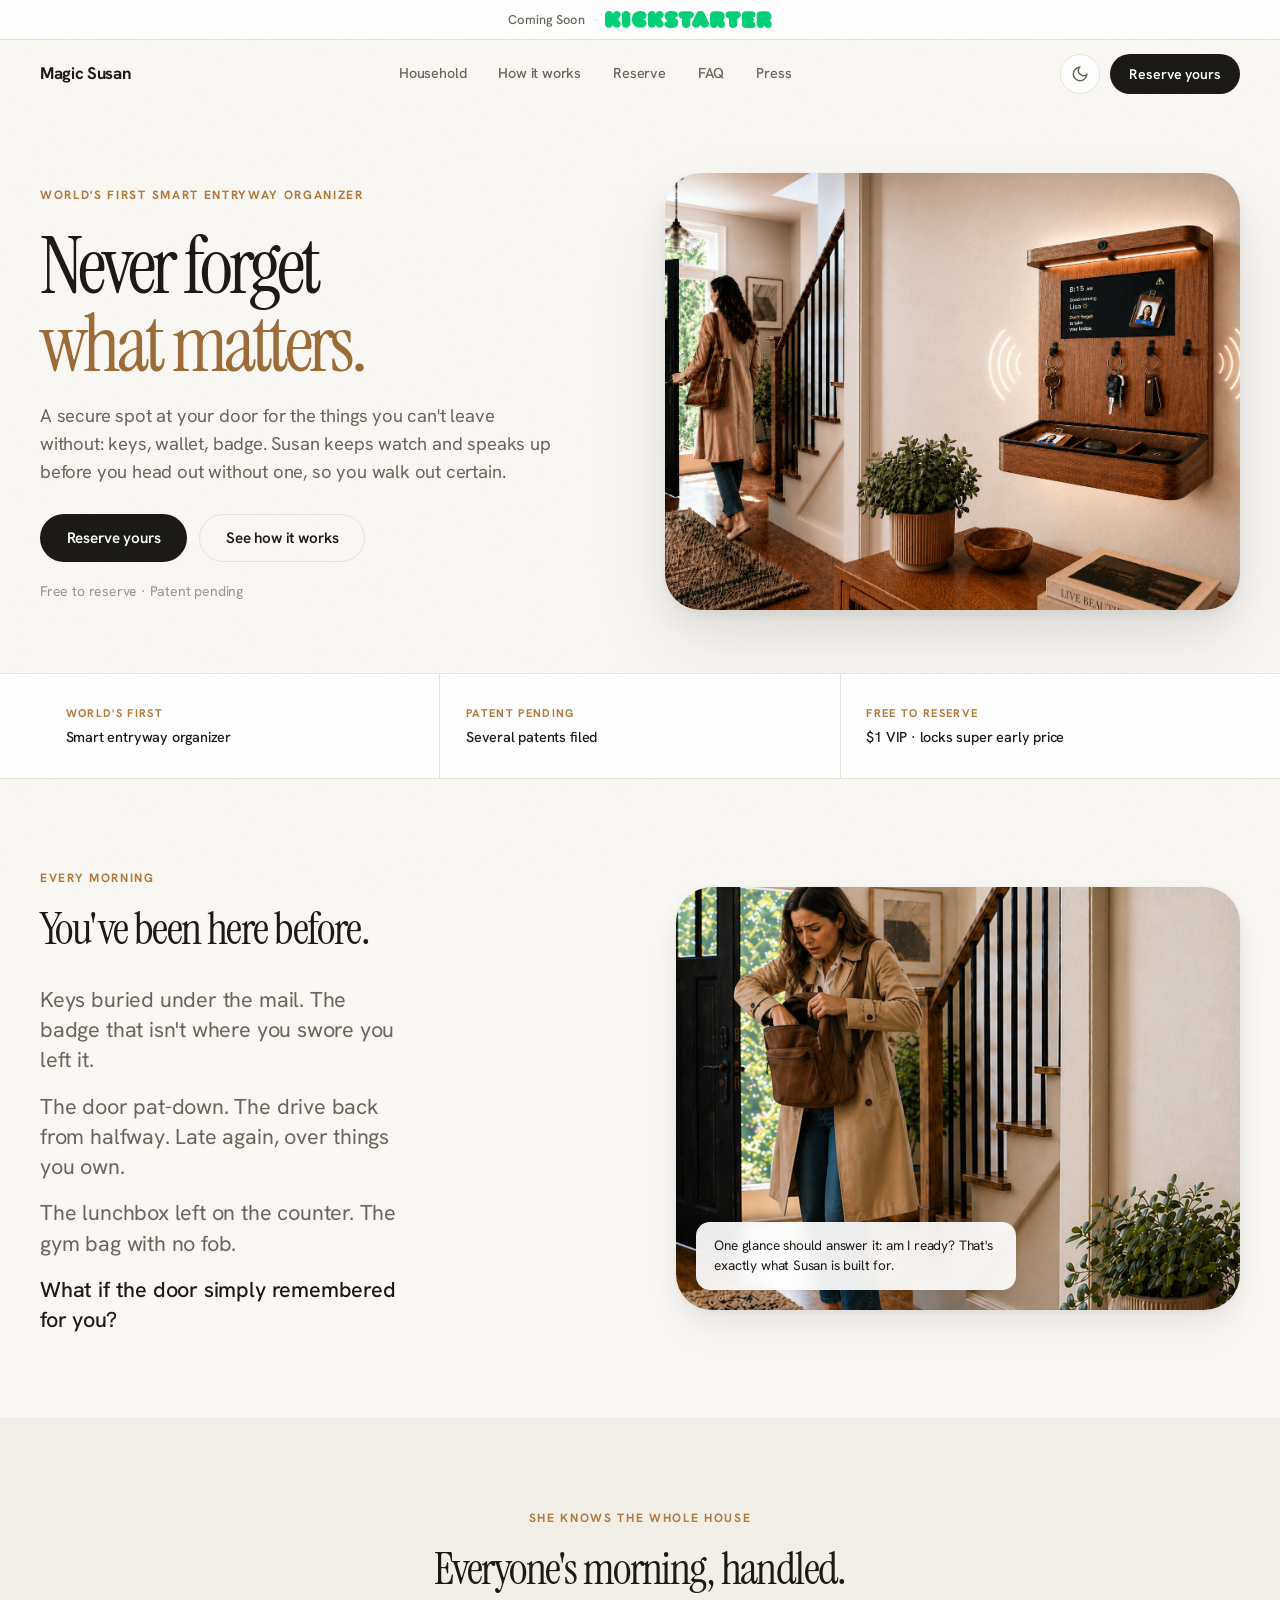
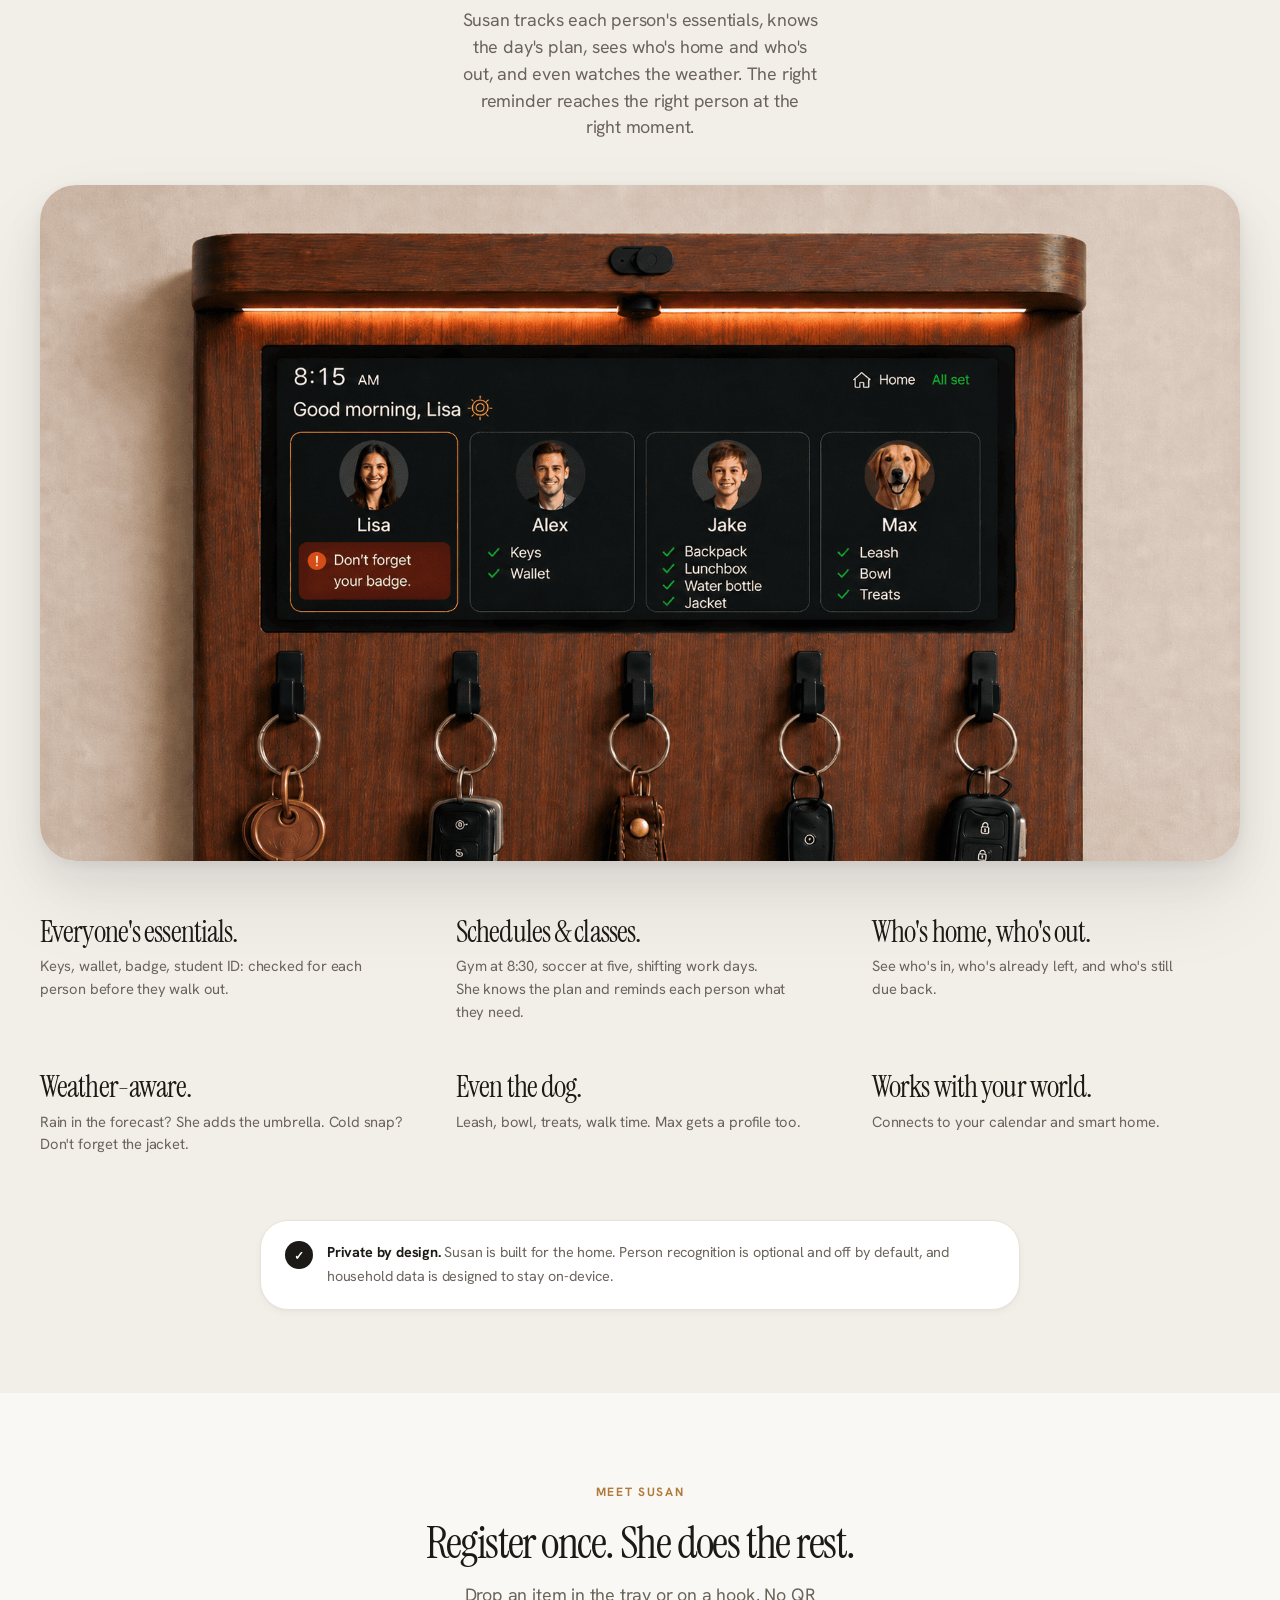
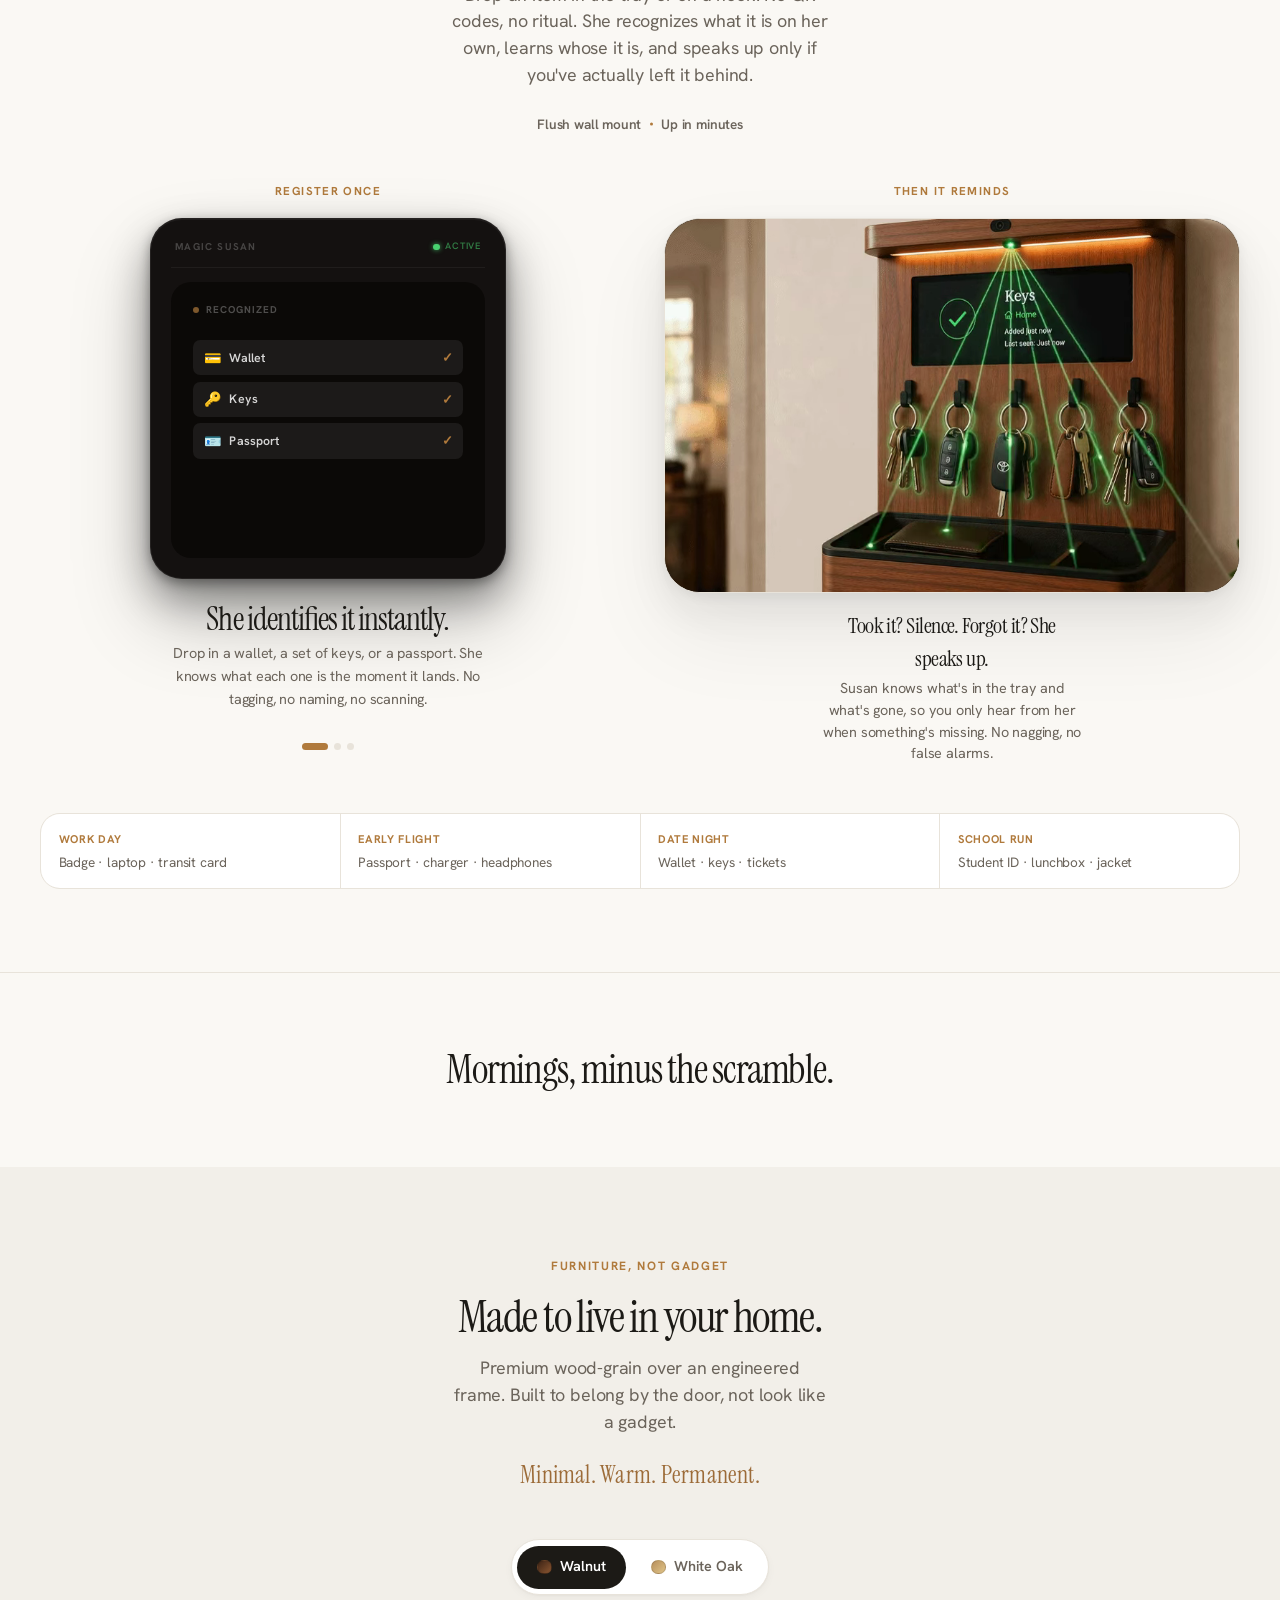
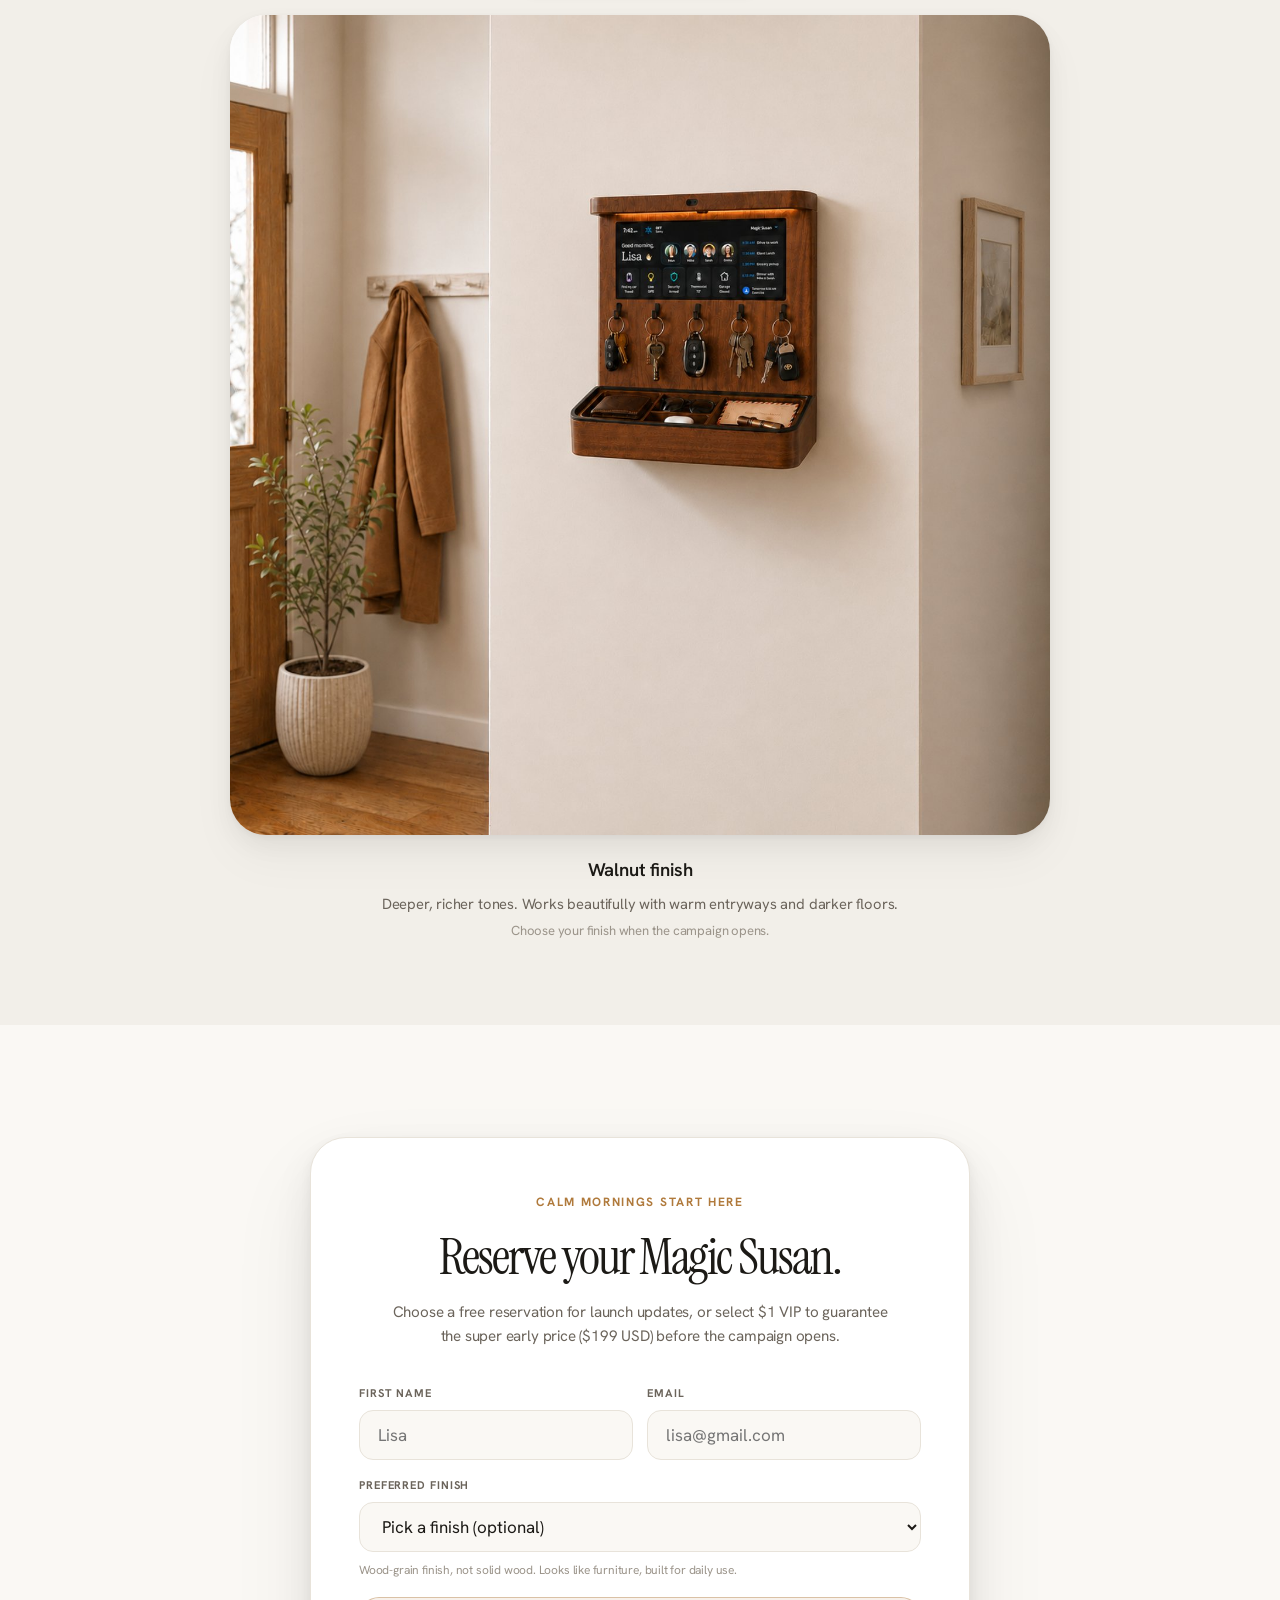
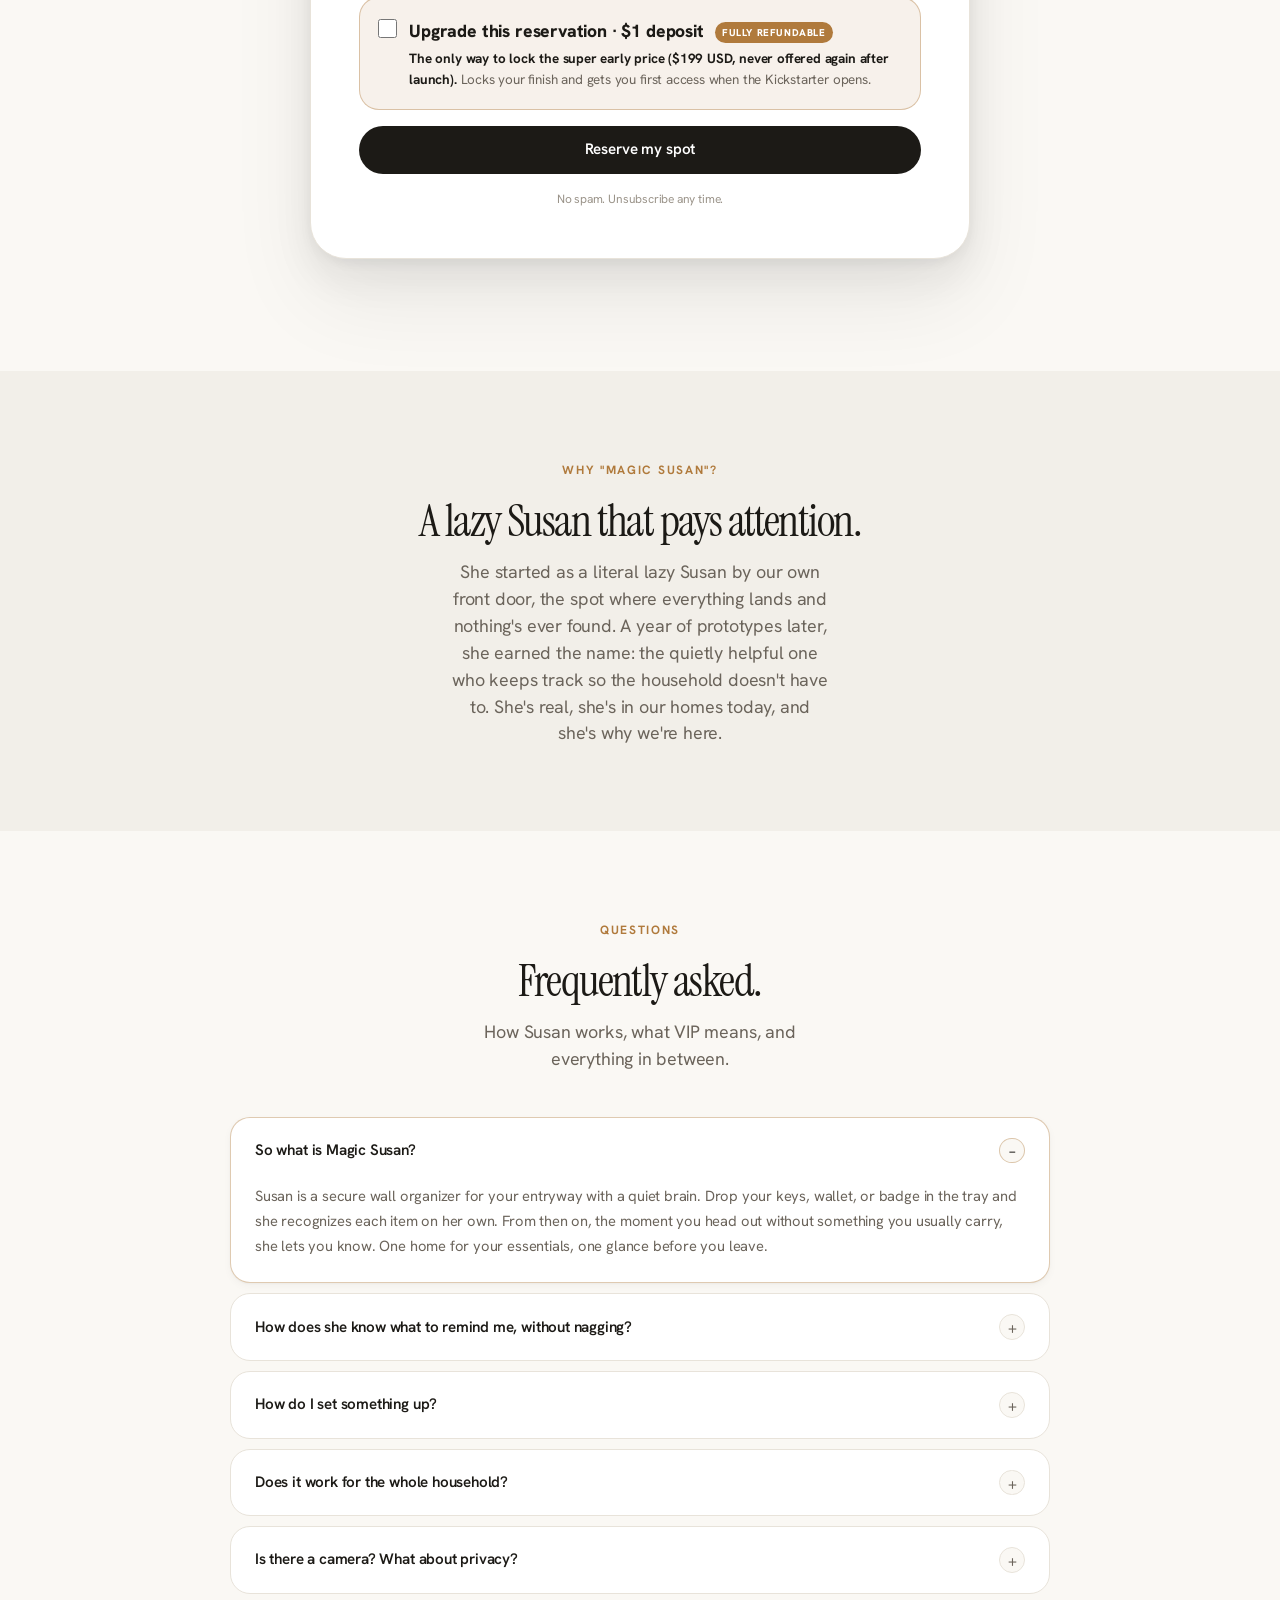
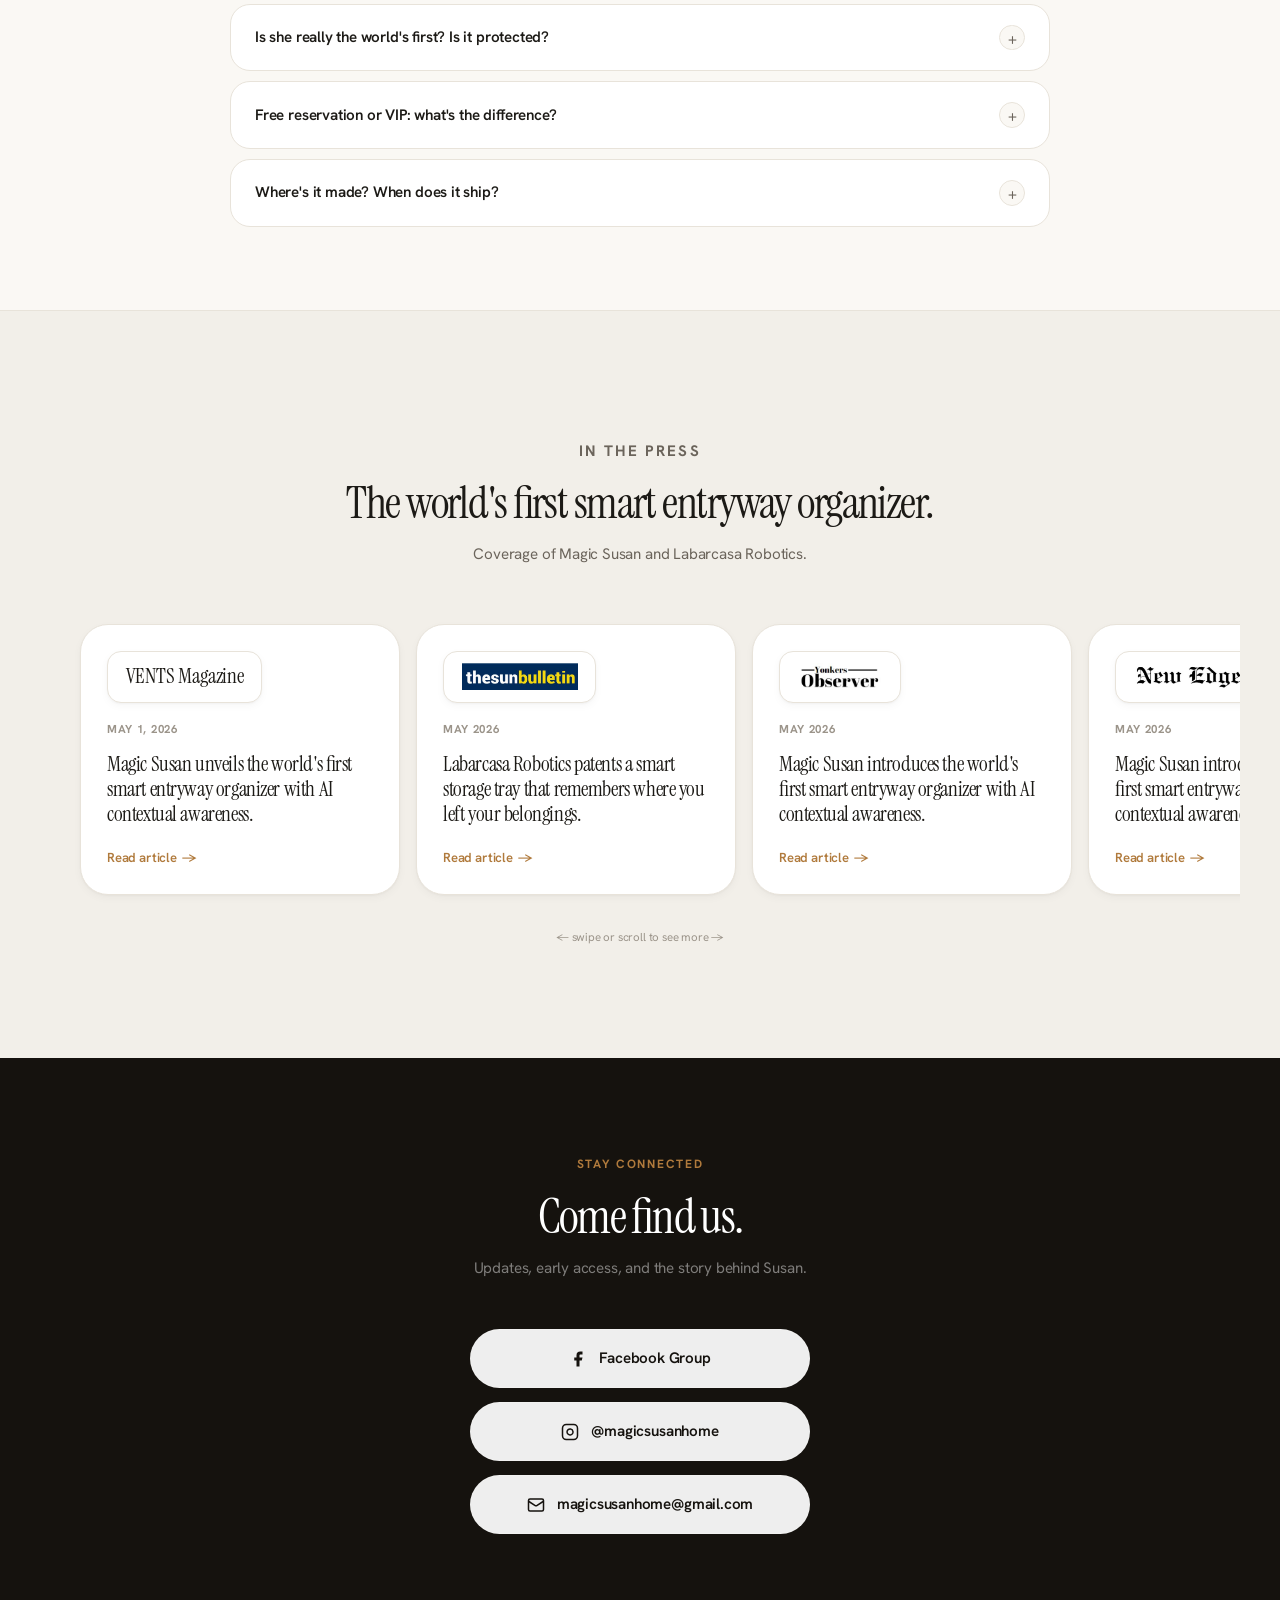
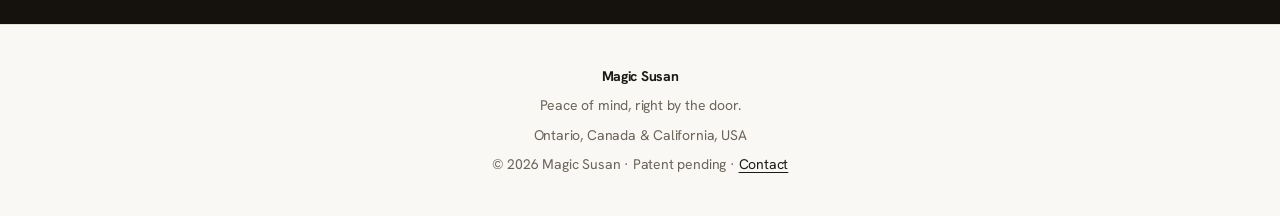
==== commit c559058a: "Add files via upload" ====
--- a/index.html
+++ b/index.html
@@ -2022,9 +2022,14 @@
           <span>Facebook Group</span>
         </a>
 
-        <a href="mailto:labartcasarobotics@gmail.com" class="community-link" aria-label="Email Labarcasa Robotics">
+        <a href="https://www.instagram.com/magicsusanhome/" class="community-link" target="_blank" rel="noopener noreferrer" aria-label="Follow Magic Susan on Instagram">
+          <svg width="18" height="18" viewBox="0 0 24 24" fill="none" stroke="currentColor" stroke-width="2" aria-hidden="true"><rect width="20" height="20" x="2" y="2" rx="5"/><path d="M16 11.37A4 4 0 1 1 12.63 8 4 4 0 0 1 16 11.37z"/><line x1="17.5" y1="6.5" x2="17.51" y2="6.5"/></svg>
+          <span>@magicsusanhome</span>
+        </a>
+
+        <a href="mailto:magicsusanhome@gmail.com" class="community-link" aria-label="Email Magic Susan">
           <svg width="18" height="18" viewBox="0 0 24 24" fill="none" stroke="currentColor" stroke-width="2" aria-hidden="true"><rect width="20" height="16" x="2" y="4" rx="2"/><path d="m22 7-8.97 5.7a1.94 1.94 0 0 1-2.06 0L2 7"/></svg>
-          <span>labartcasarobotics@gmail.com</span>
+          <span>magicsusanhome@gmail.com</span>
         </a>
 
       </div>
@@ -2218,7 +2223,7 @@
 
   // ── Contact email (bot-safe) ──
   (function () {
-    const user = 'labartcasa' + 'robotics';
+    const user = 'magicsusan' + 'home';
     const domain = 'gmail' + '.' + 'com';
     const href = 'mailto:' + user + '@' + domain + '?subject=Magic%20Susan%20question';
     ['contact-mail', 'contact-mail-footer'].forEach(id => {
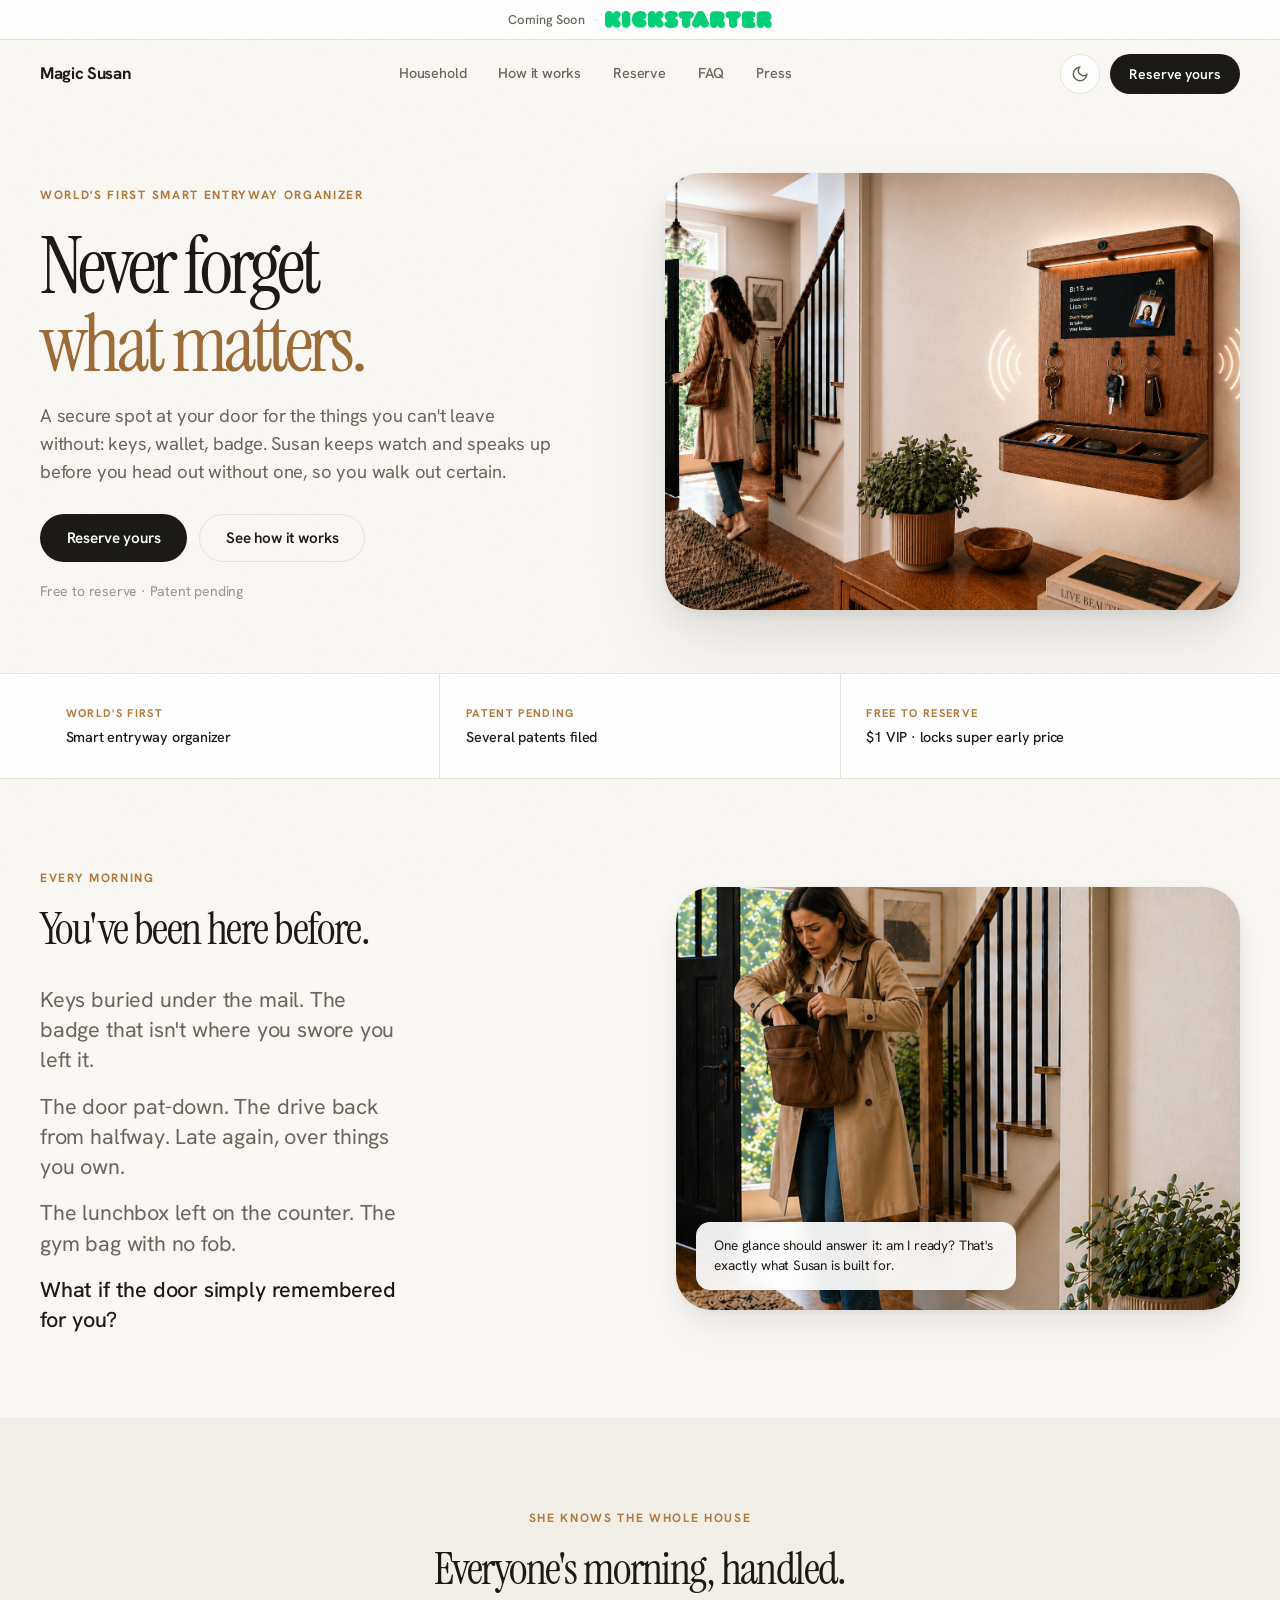
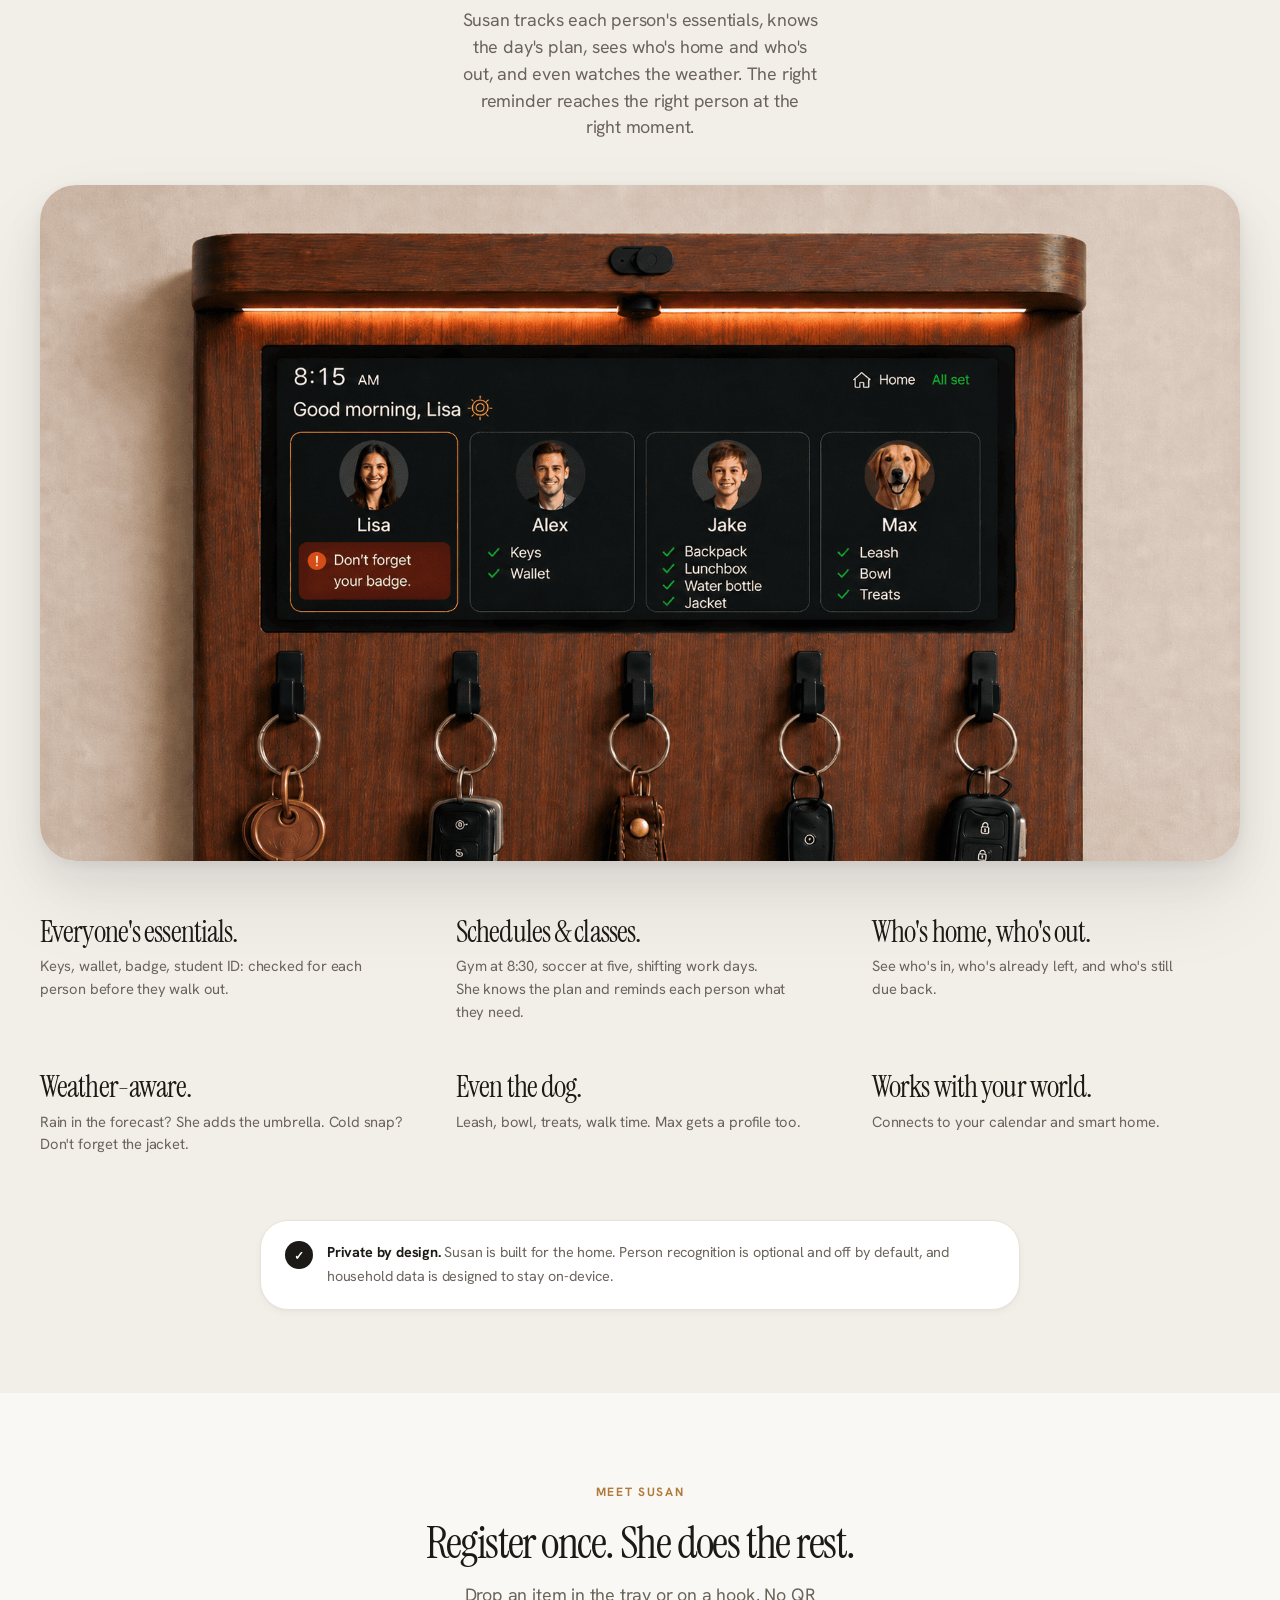
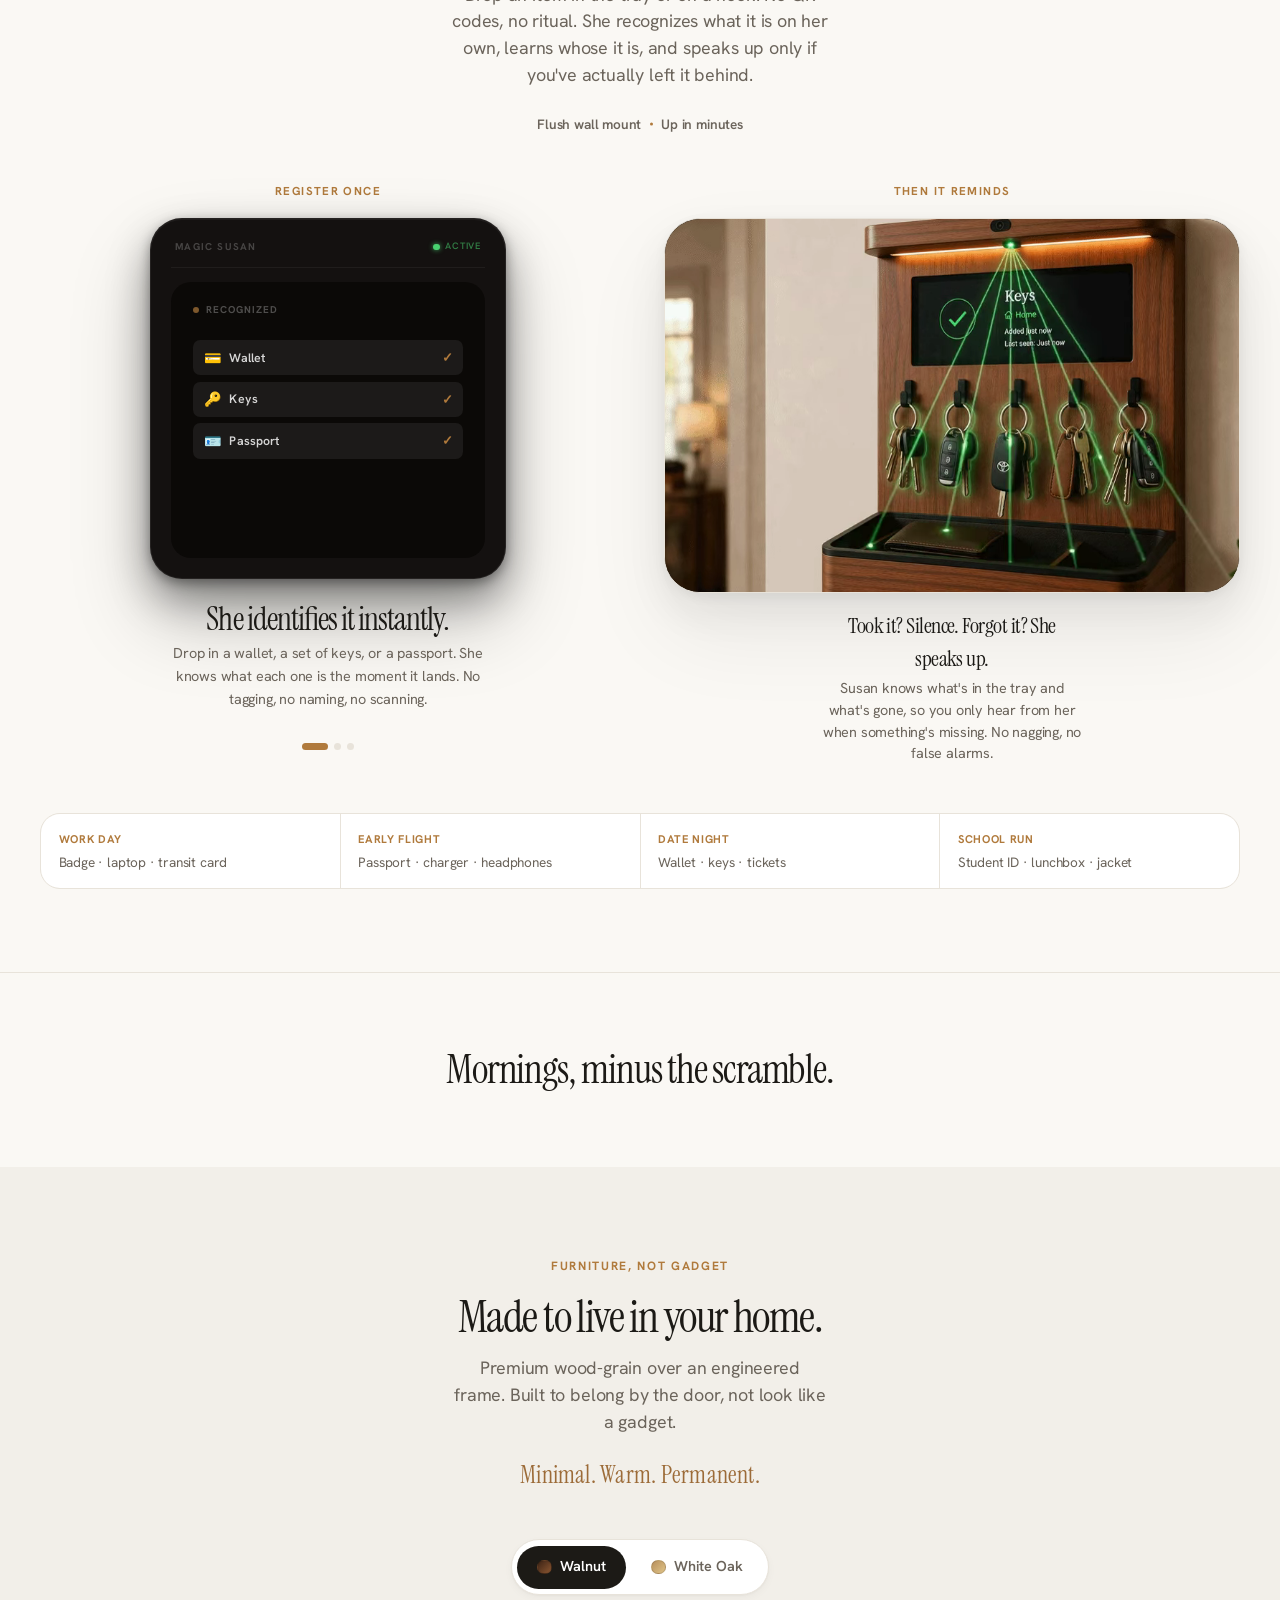
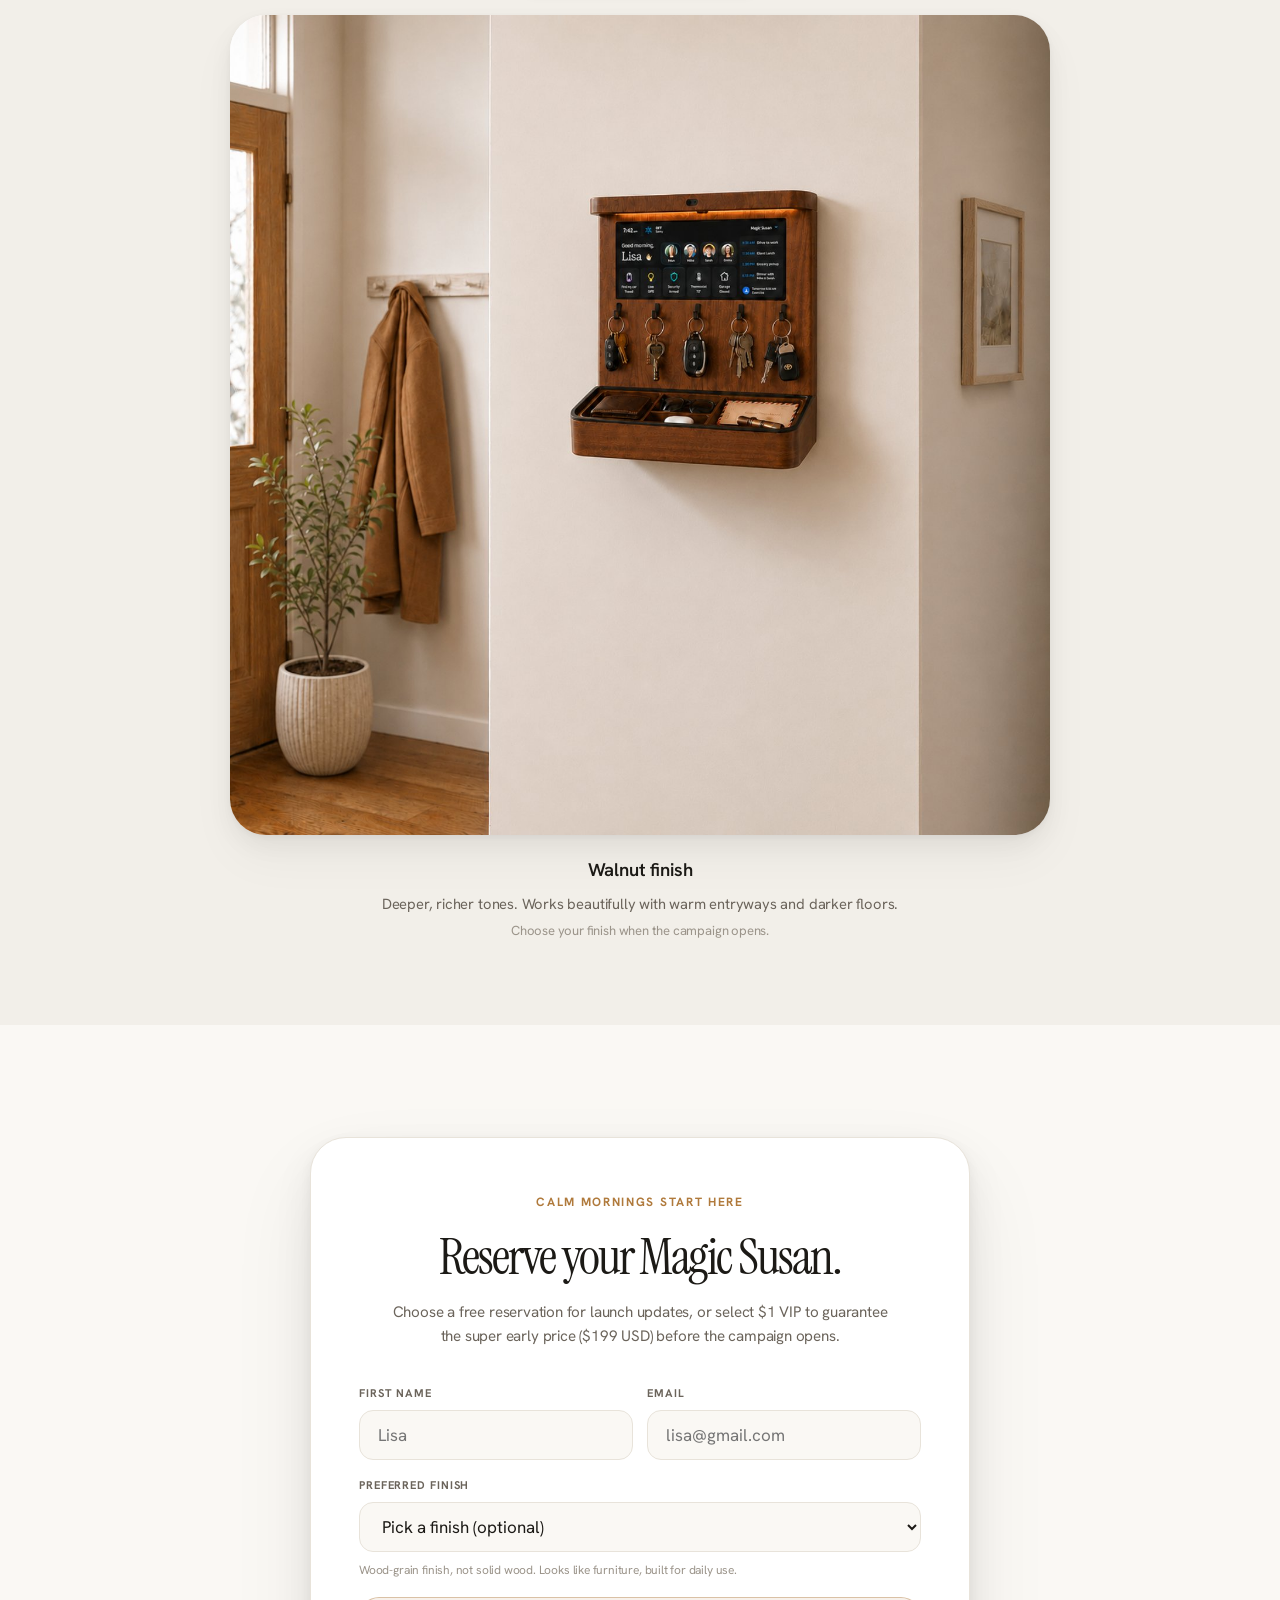
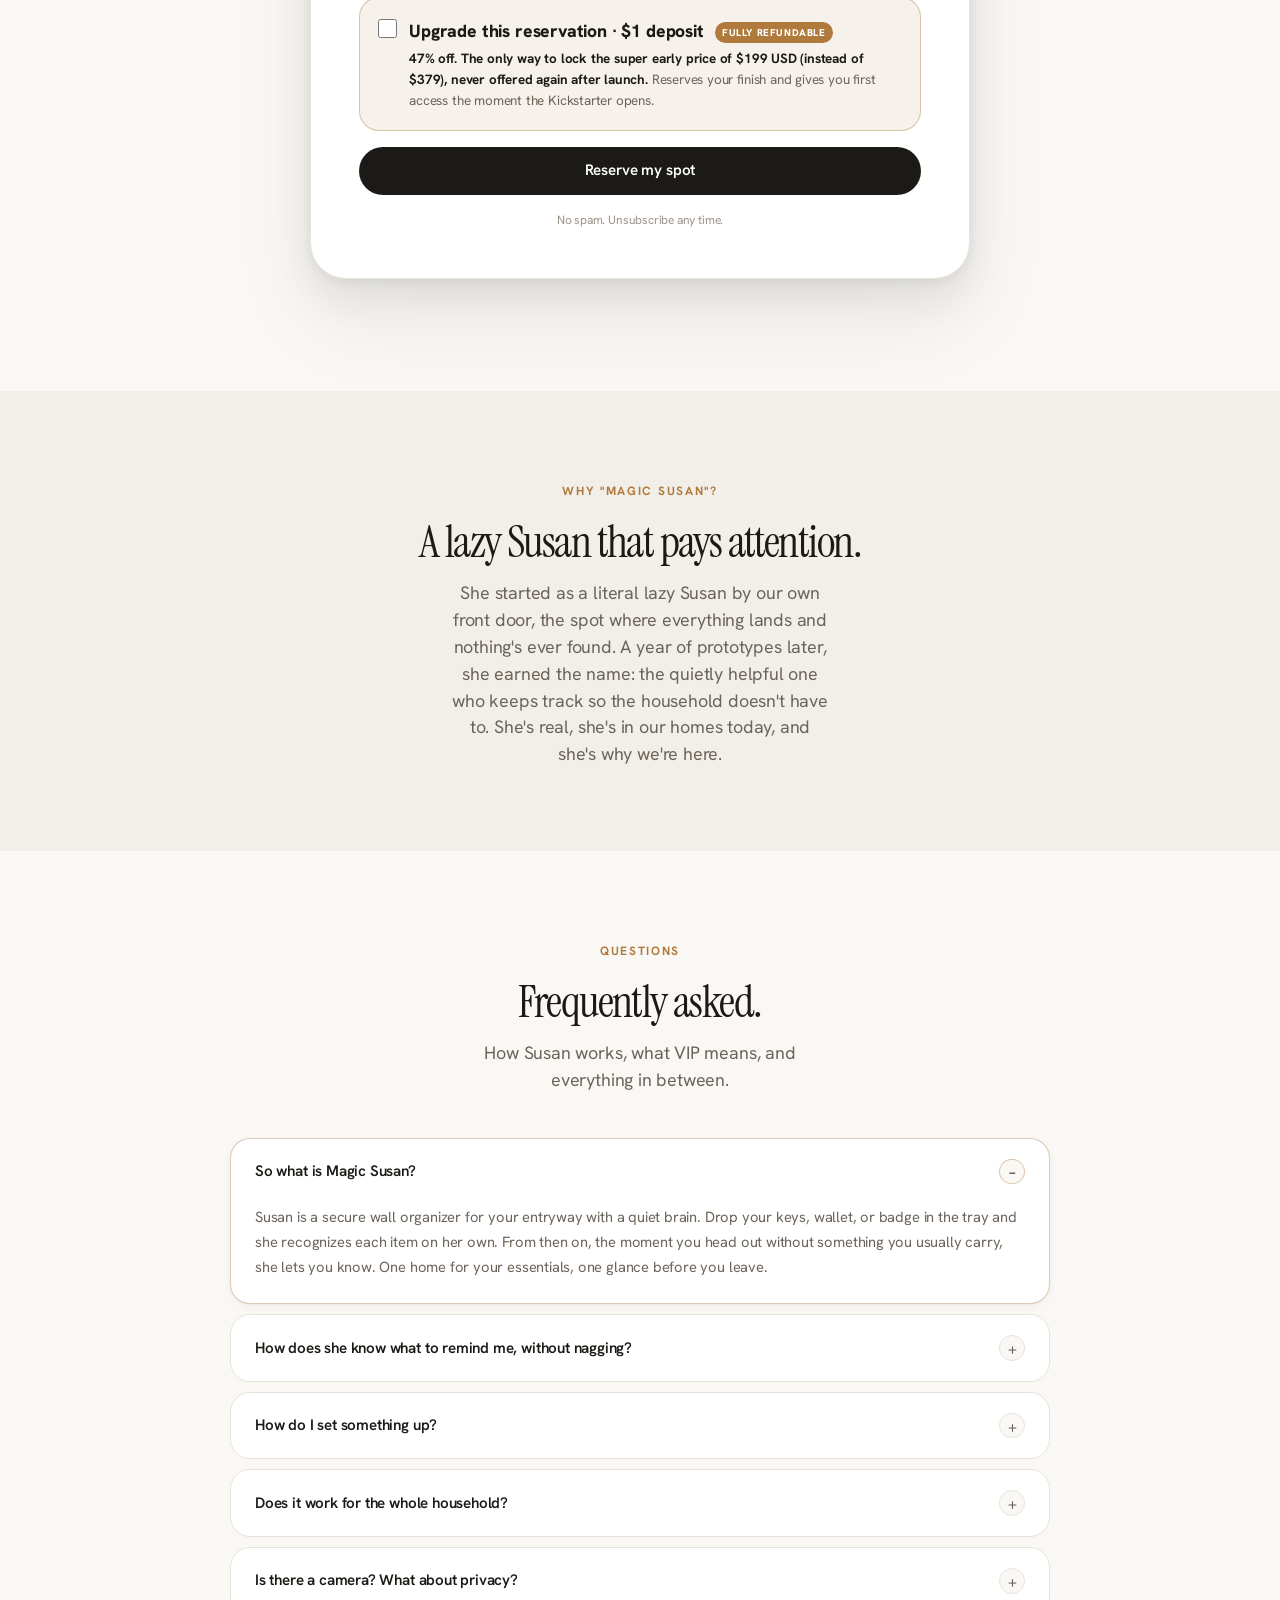
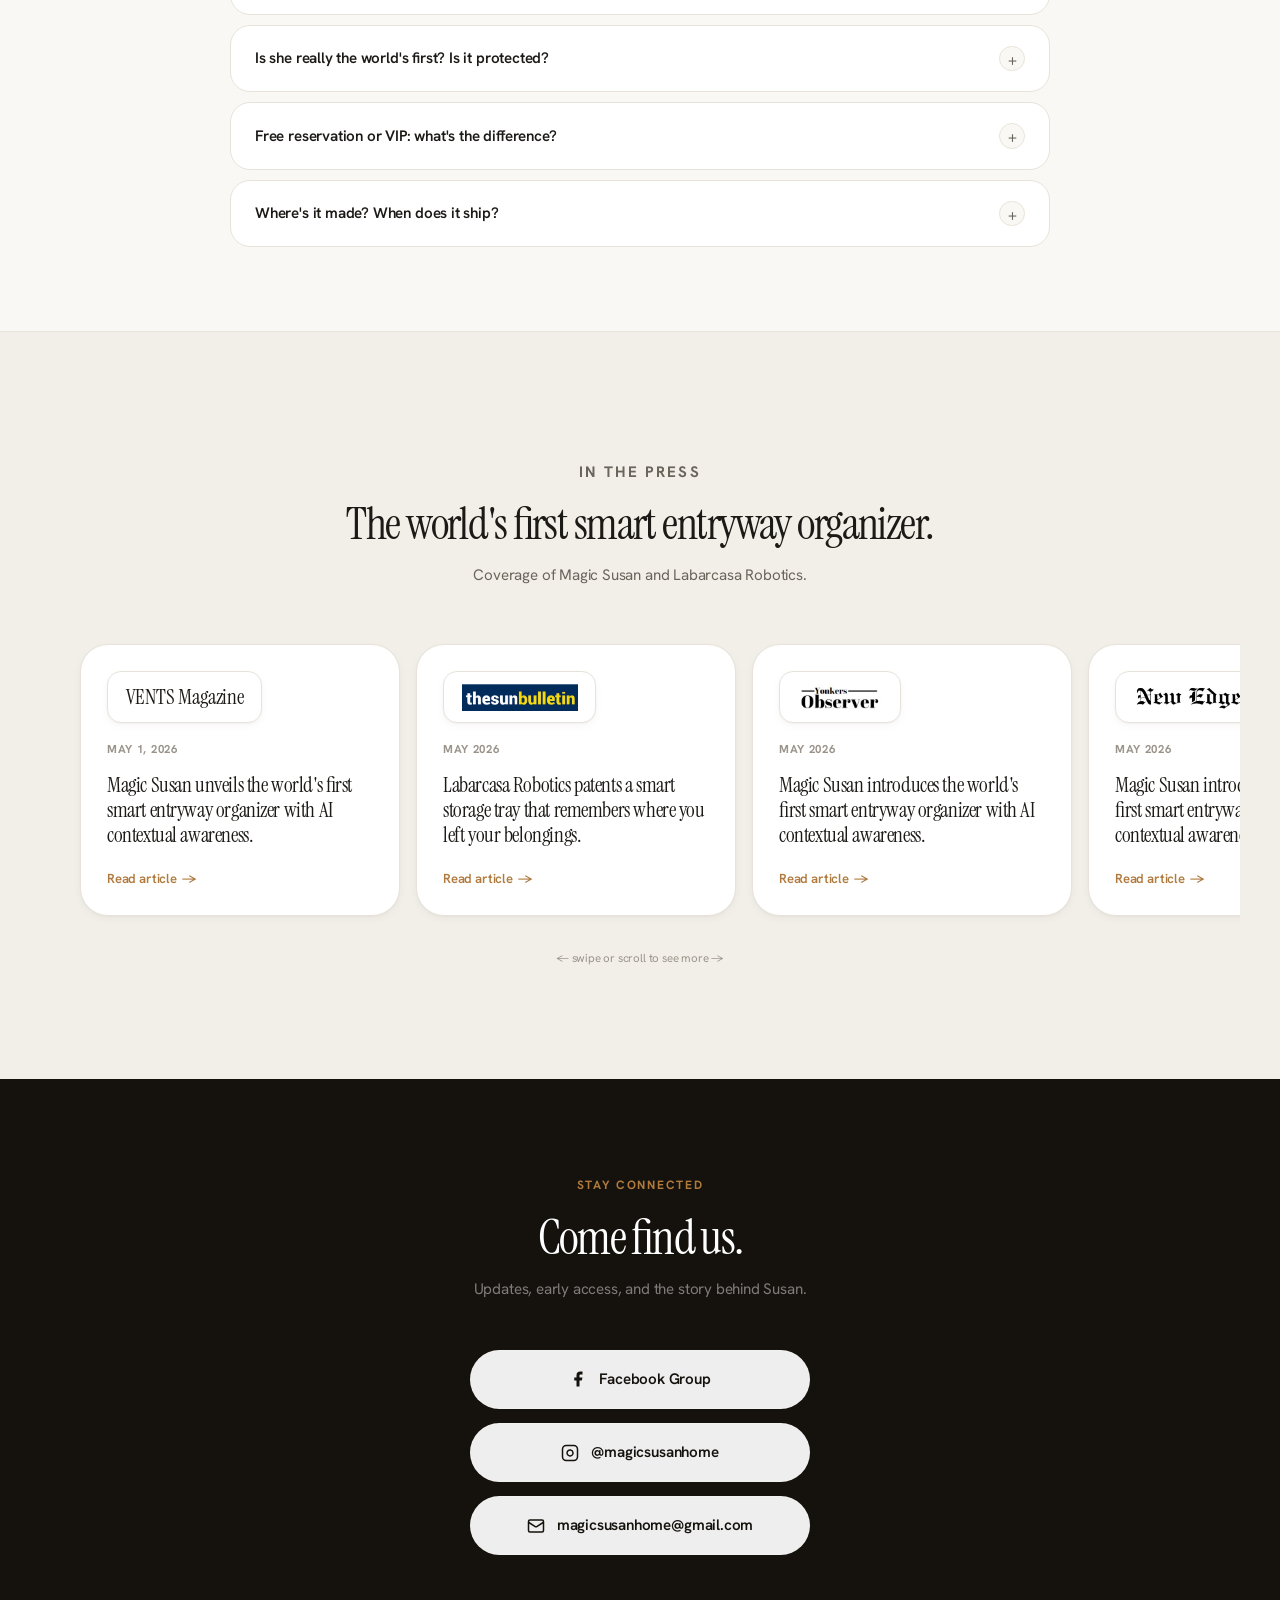
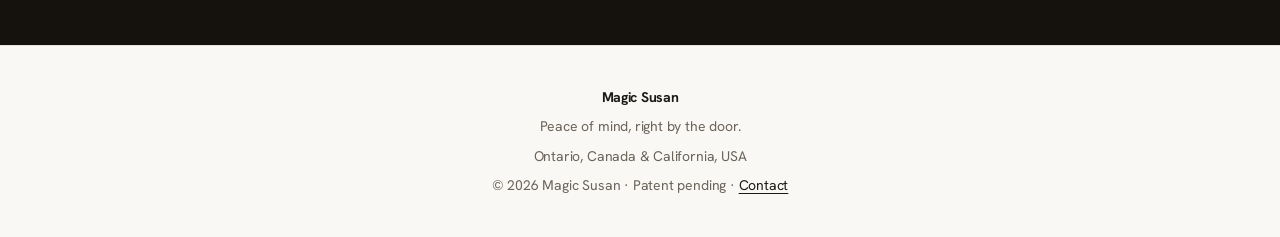
==== commit 8a71dedb: "Update index.html" ====
--- a/index.html
+++ b/index.html
@@ -1842,7 +1842,7 @@
               <input type="checkbox" id="vip" value="1" />
               <span class="vip-copy">
                 <span class="vip-title">Upgrade this reservation · $1 deposit <span class="vip-tag">Fully refundable</span></span>
-                <span class="vip-desc"><strong>The only way to lock the super early price ($199 USD, never offered again after launch).</strong> Locks your finish and gets you first access when the Kickstarter opens.</span>
+                <span class="vip-desc"><strong>47% off. The only way to lock the super early price of $199 USD (instead of $379), never offered again after launch.</strong> Reserves your finish and gives you first access the moment the Kickstarter opens.</span>
               </span>
             </label>
           </div>
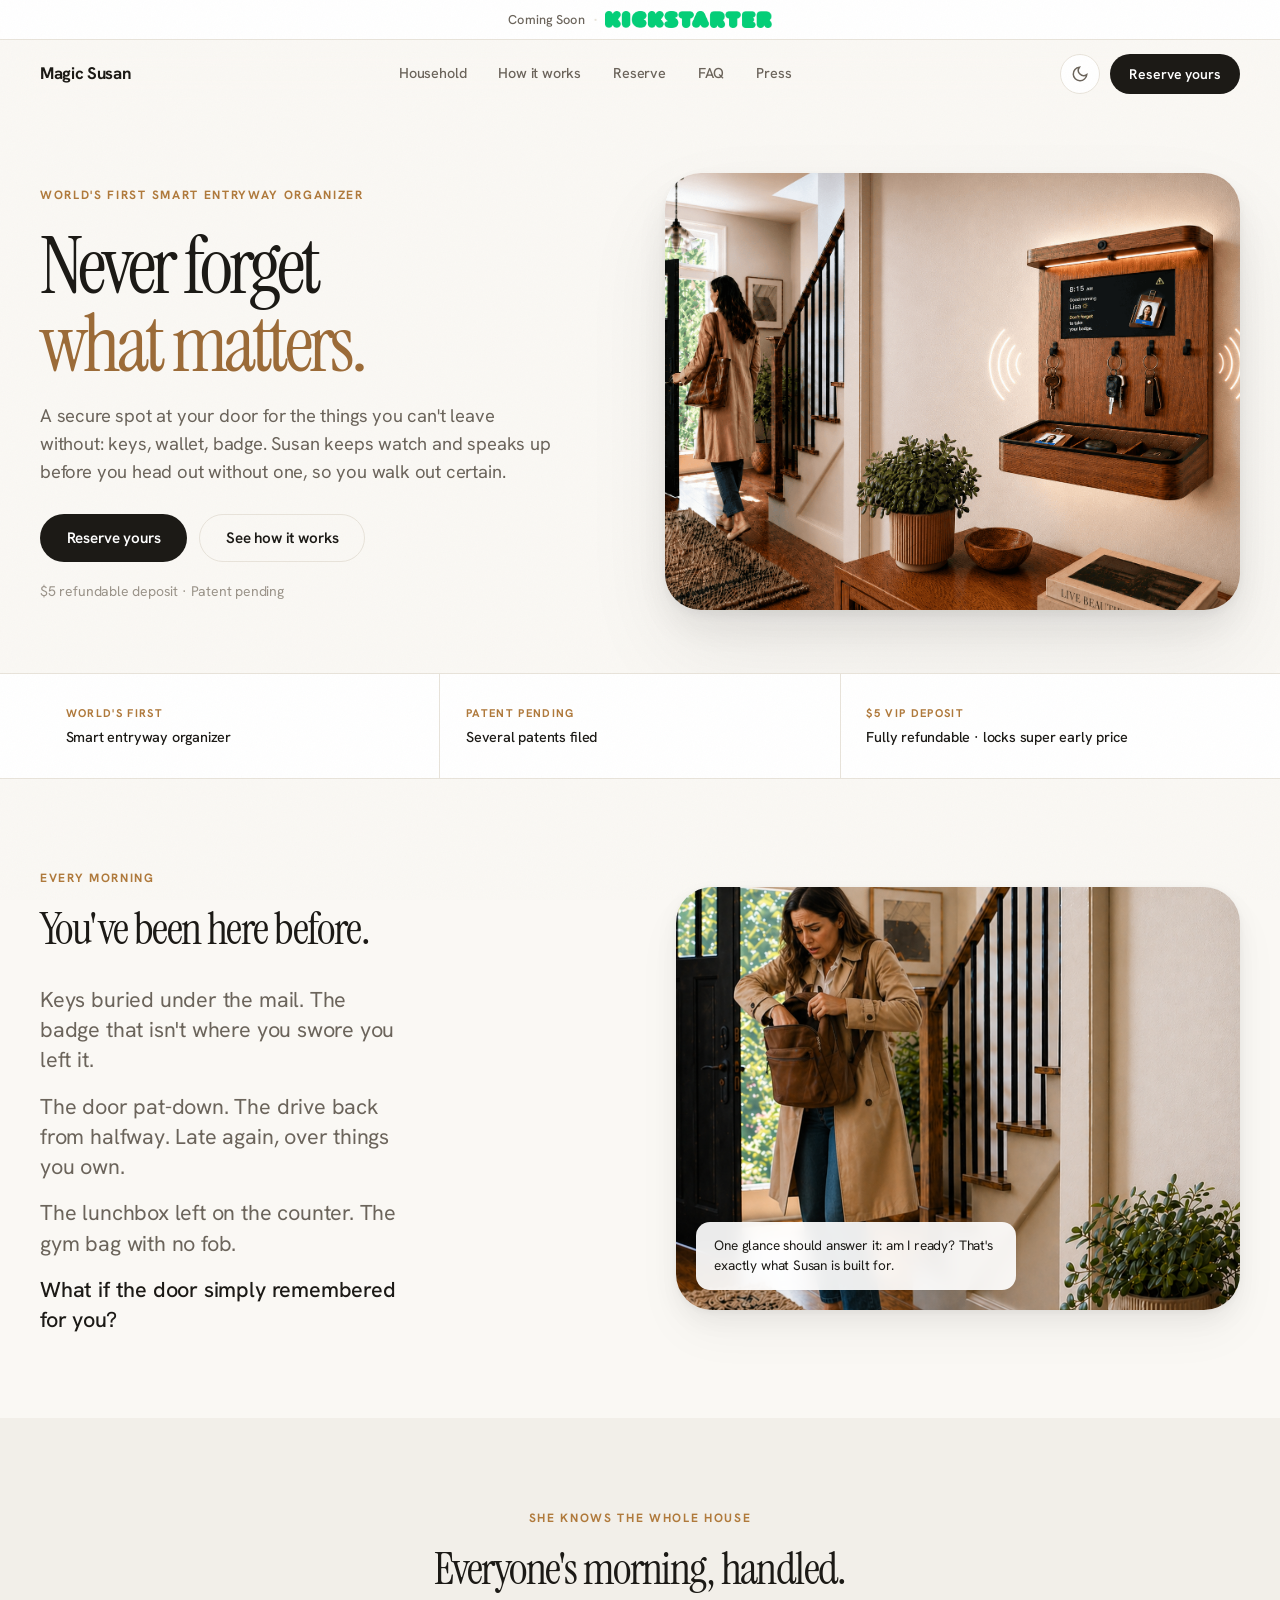
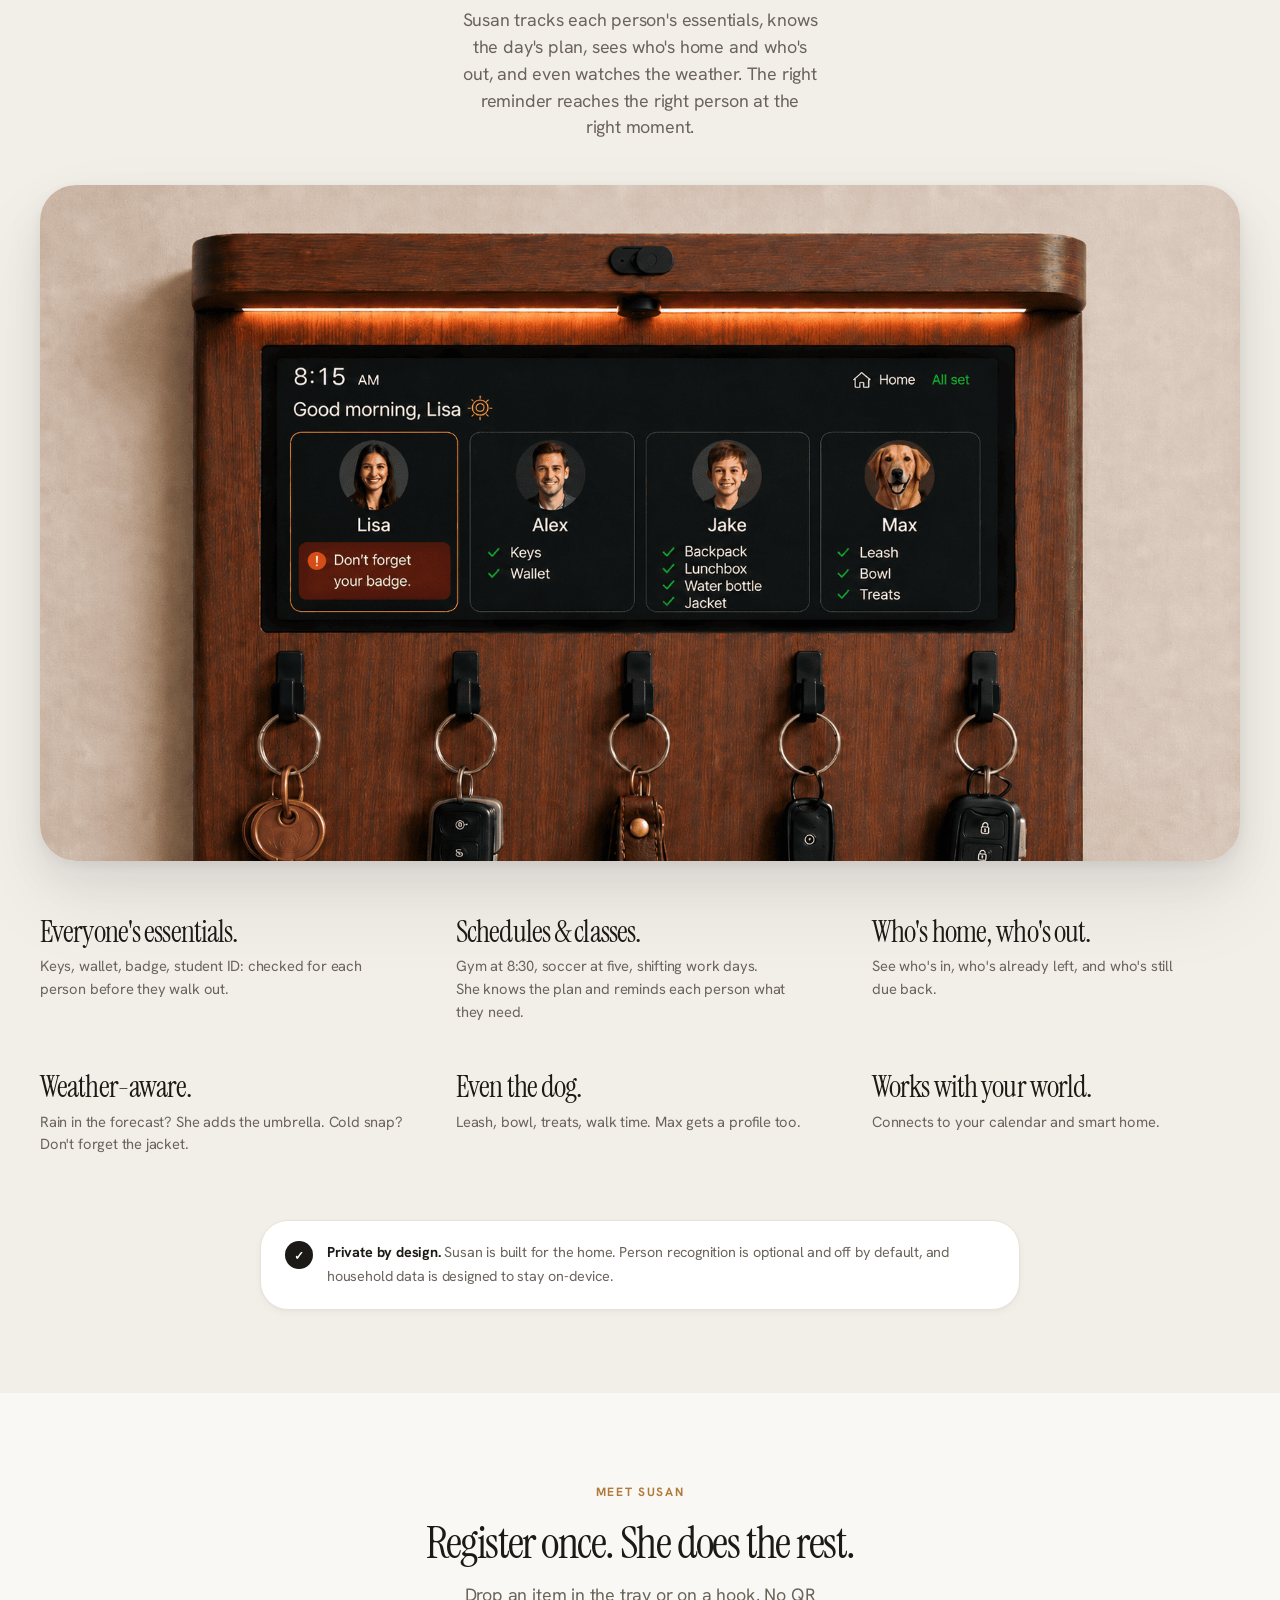
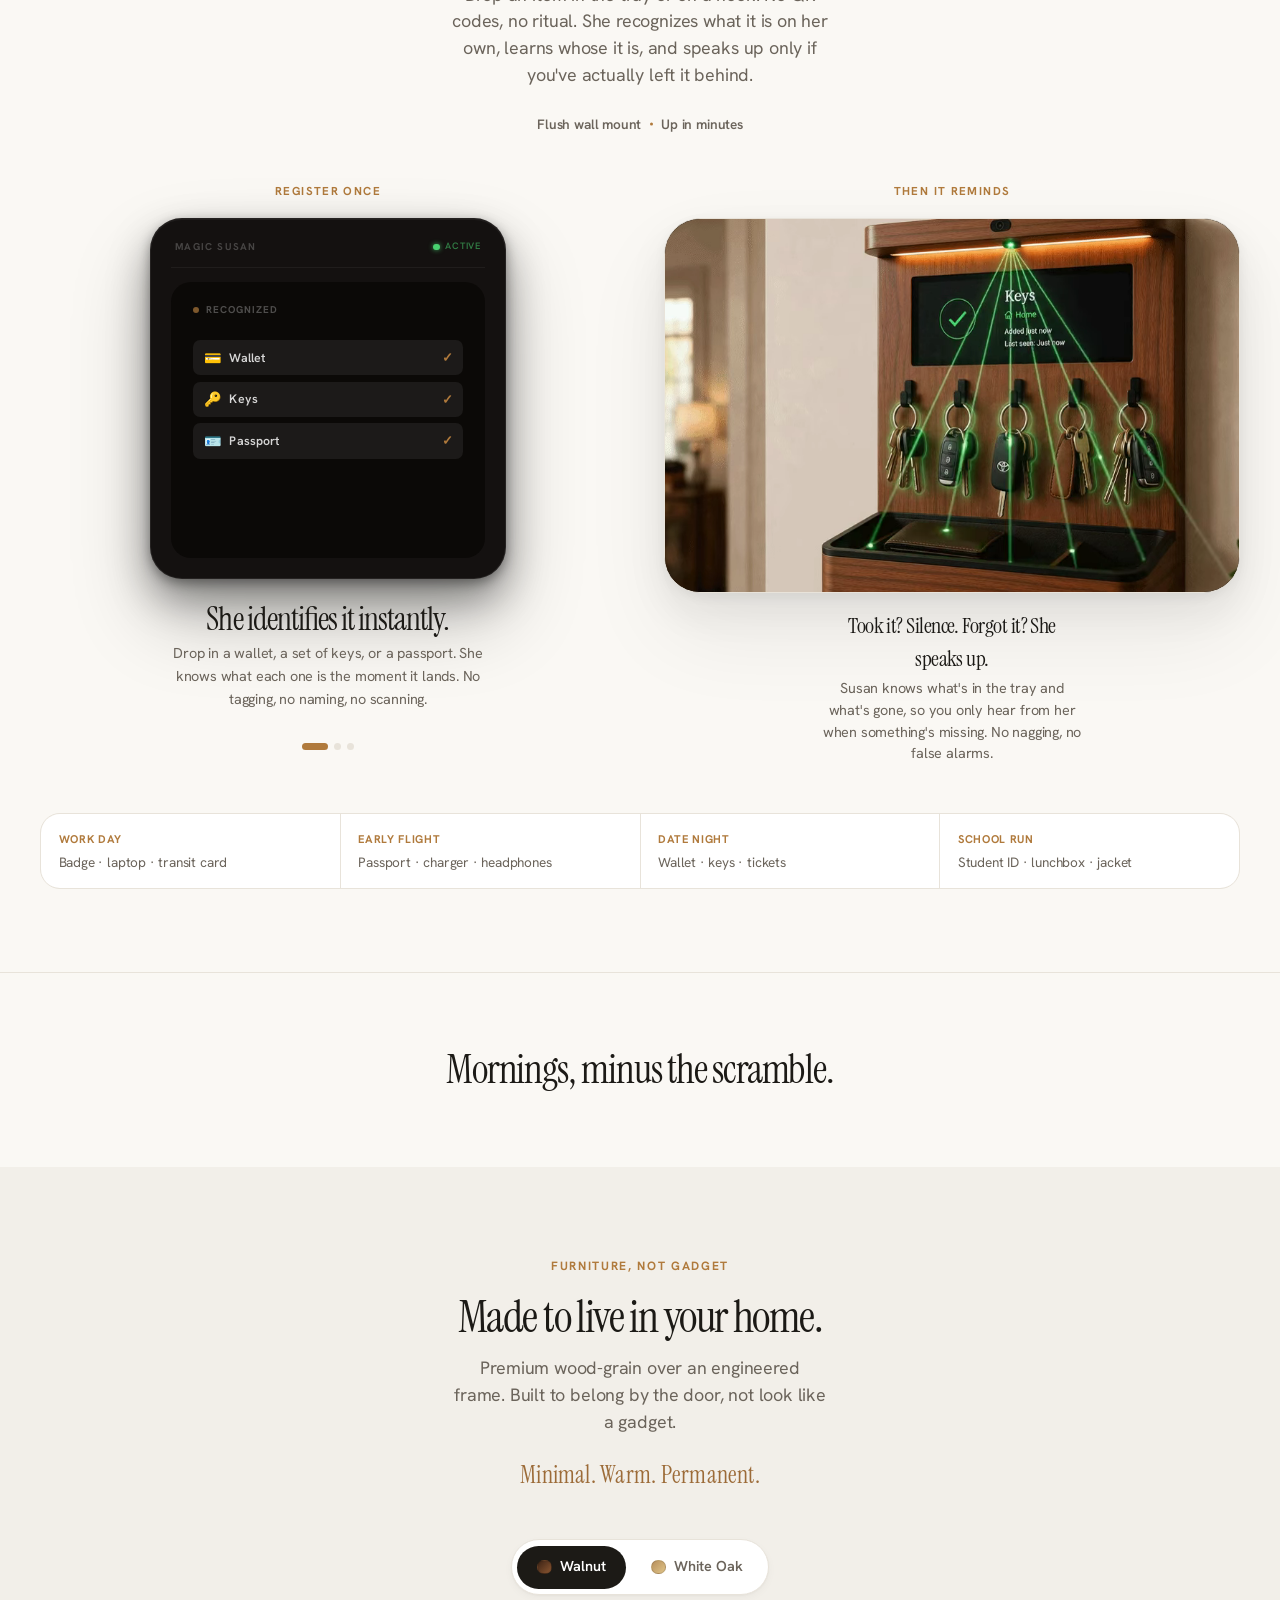
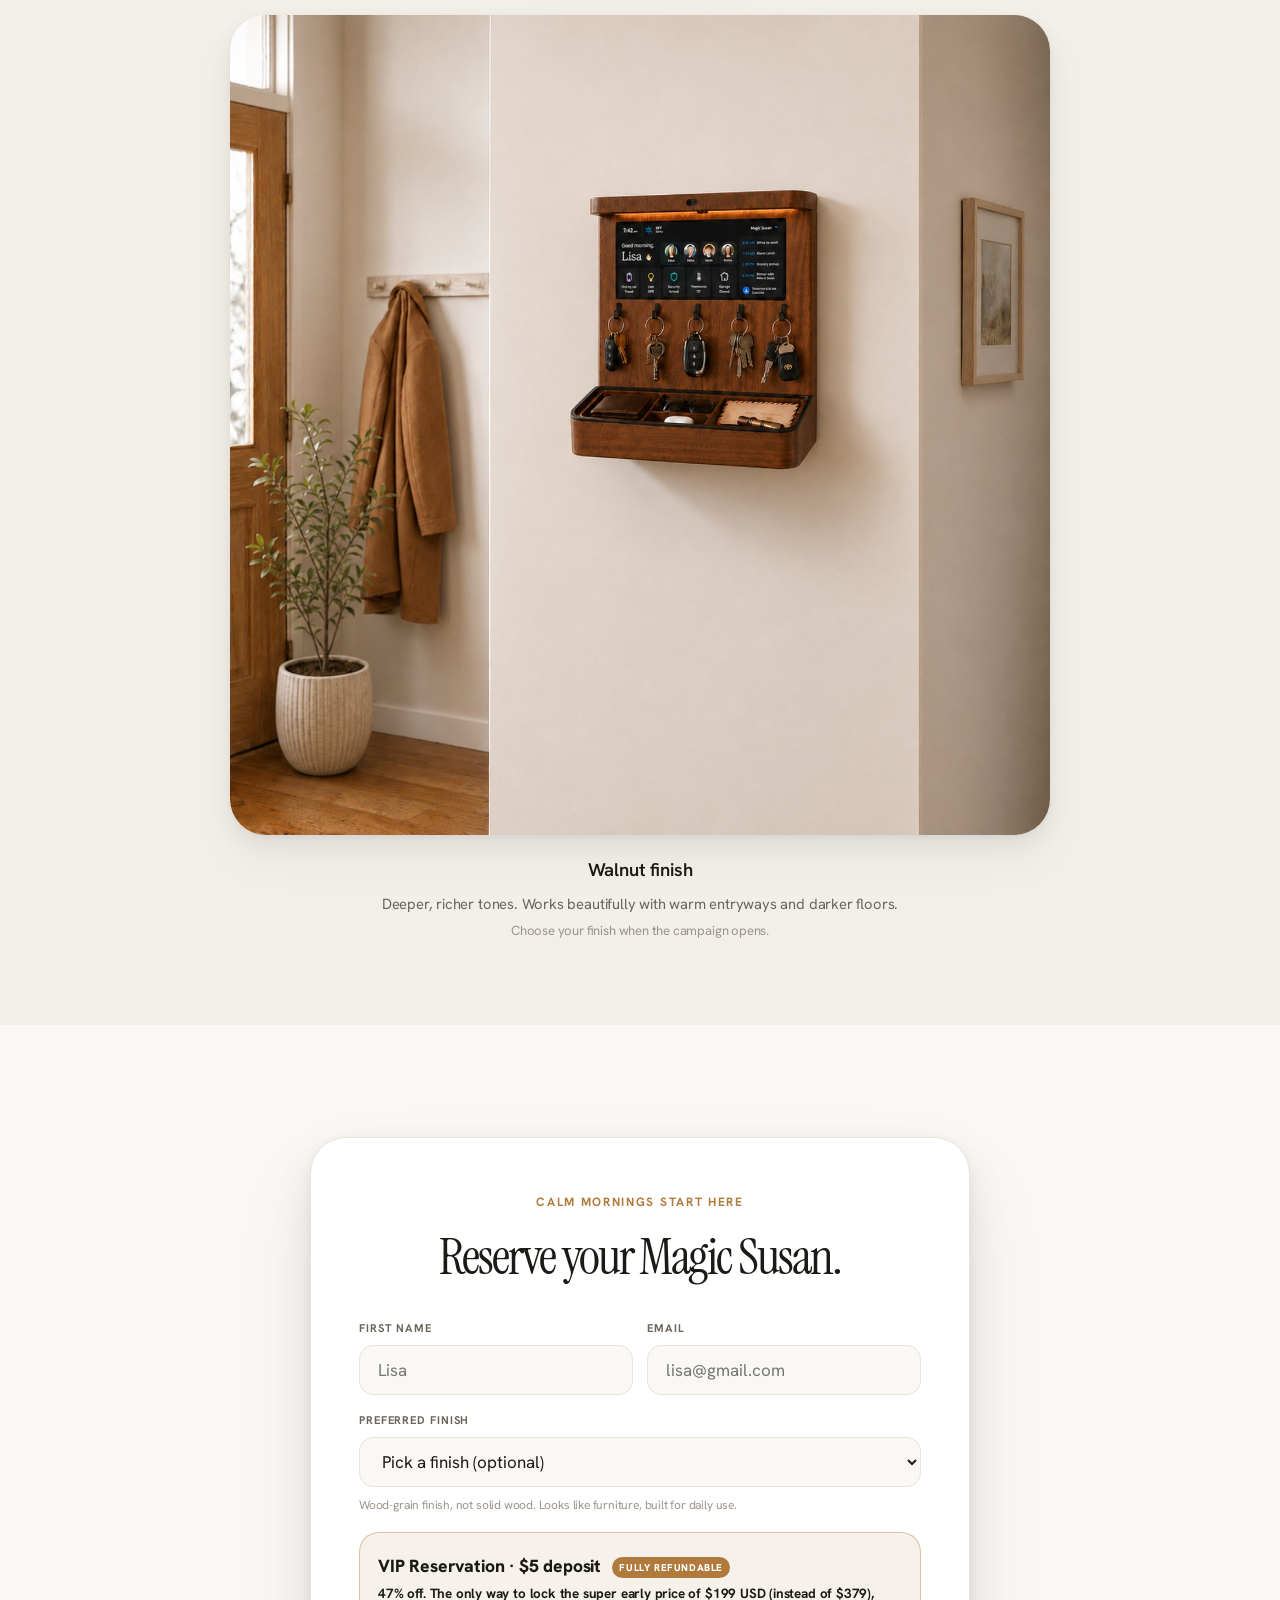
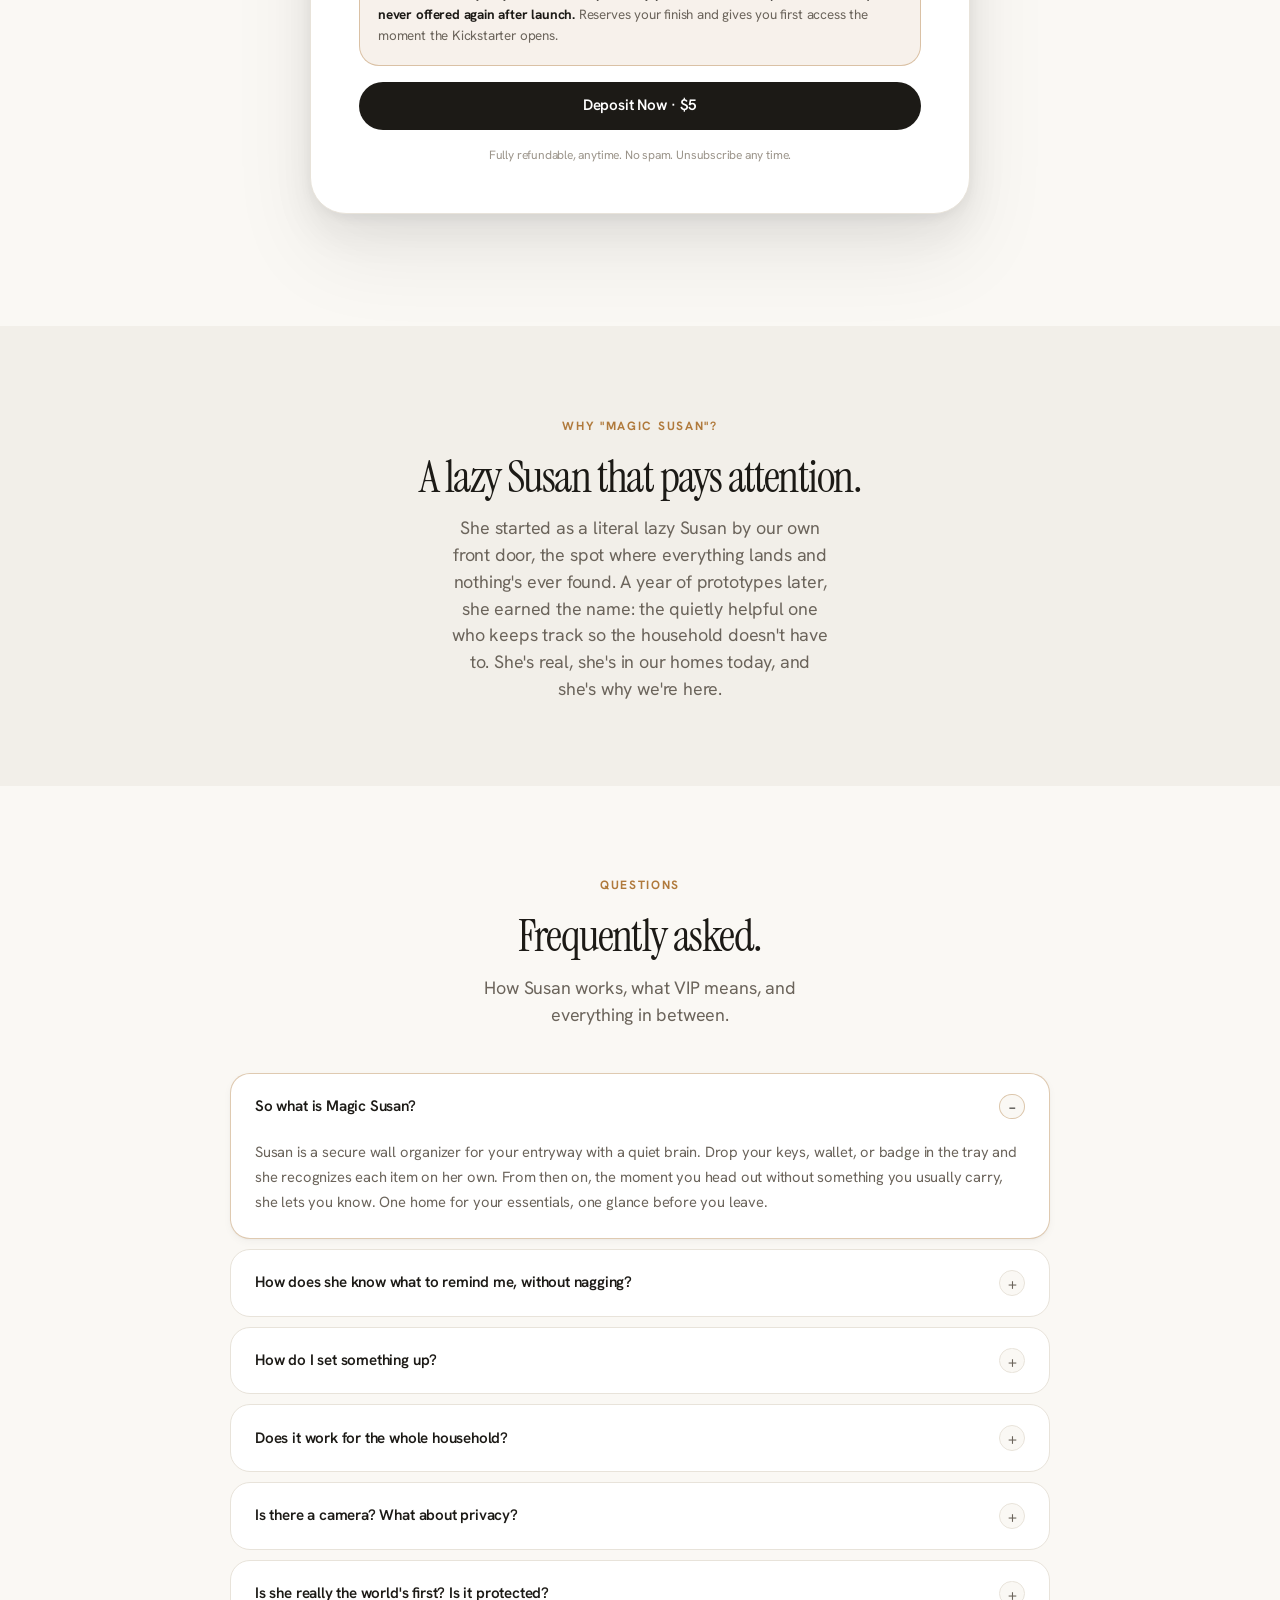
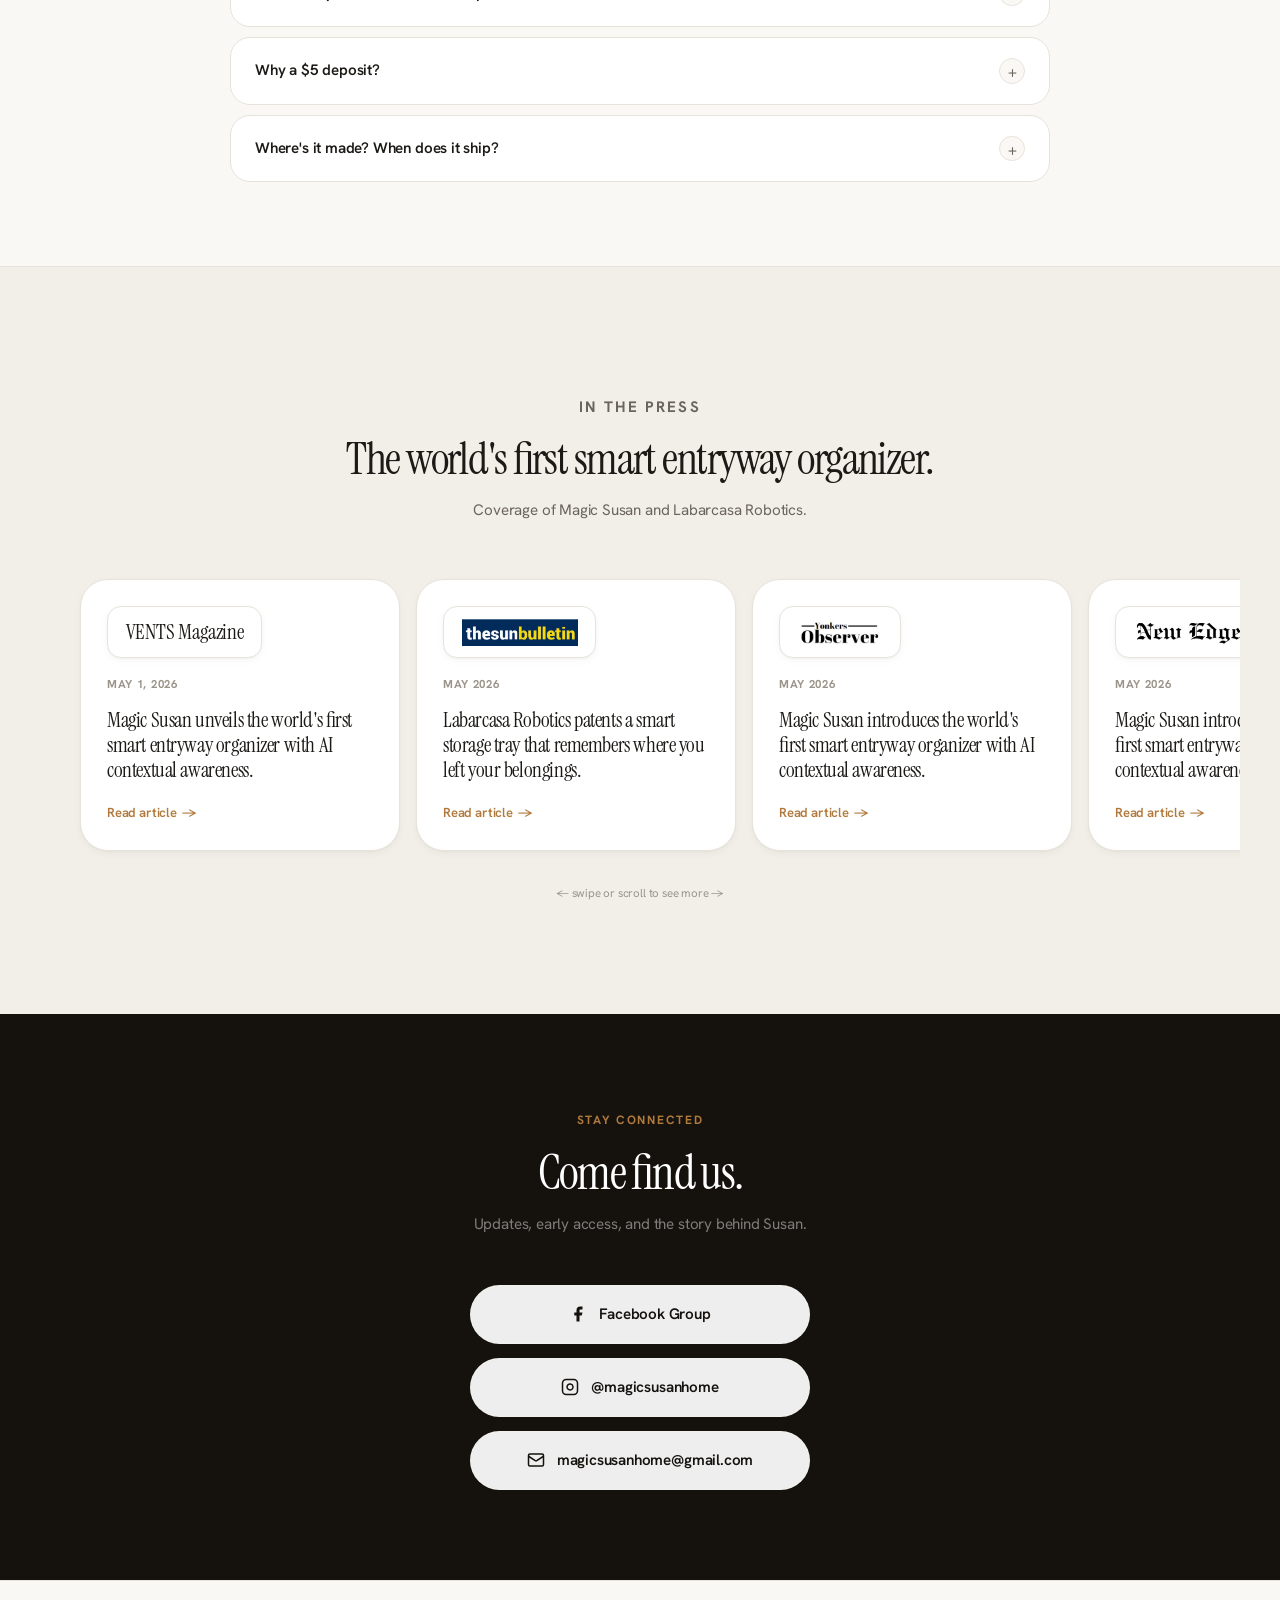
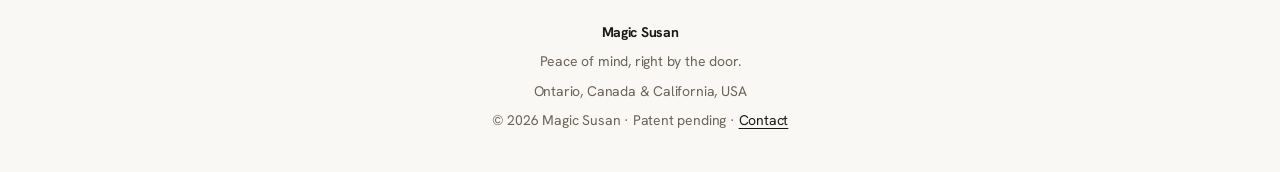
==== commit 110bbbd4: "Update index.html" ====
--- a/index.html
+++ b/index.html
@@ -106,7 +106,7 @@
           {
             "@type": "Question",
             "name": "What is the super early price for Magic Susan?",
-            "acceptedAnswer": { "@type": "Answer", "text": "The super early VIP price is $199 USD, which is 47% off the regular price of $379. A $1 VIP deposit locks in this price before the Kickstarter campaign opens. It is fully refundable before checkout." }
+            "acceptedAnswer": { "@type": "Answer", "text": "The super early VIP price is $199 USD, which is 47% off the regular price of $379. A $5 fully refundable deposit locks in this price before the Kickstarter campaign opens." }
           },
           {
             "@type": "Question",
@@ -1510,7 +1510,7 @@
             <button class="btn btn-primary" type="button" onclick="scrollToWaitlist()">Reserve yours</button>
             <a class="btn btn-secondary" href="#setup">See how it works</a>
           </div>
-          <p class="hero-note">Free to reserve · Patent pending</p>
+          <p class="hero-note">$5 refundable deposit · Patent pending</p>
         </div>
 
         <figure class="hero-visual" aria-label="Magic Susan mounted in a warm entryway">
@@ -1526,7 +1526,7 @@
       <div class="container trust-row reveal-stagger">
         <div class="trust-item"><span class="trust-k">World's first</span><span class="trust-v">Smart entryway organizer</span></div>
         <div class="trust-item"><span class="trust-k">Patent pending</span><span class="trust-v">Several patents filed</span></div>
-        <div class="trust-item"><span class="trust-k">Free to reserve</span><span class="trust-v">$1 VIP · locks super early price</span></div>
+        <div class="trust-item"><span class="trust-k">$5 VIP deposit</span><span class="trust-v">Fully refundable · locks super early price</span></div>
       </div>
     </section>
 
@@ -1808,8 +1808,8 @@
       <div class="waitlist-panel reveal">
         <p class="eyebrow">Calm mornings start here</p>
         <h2 class="waitlist-heading">Reserve your Magic Susan.</h2>
-        <p class="waitlist-sub">Choose a free reservation for launch updates, or select $1 VIP to guarantee the super early price ($199 USD) before the campaign opens.</p>
-
+
+        <!-- Stripe product: prod_UmoAGGFJuihrh1 -->
         <form class="waitlist-form" id="waitlist-form" autocomplete="on"
           action="https://gmail.us7.list-manage.com/subscribe/post?u=99be4bc1b60d012427b53ad18&id=8196196047&f_id=00c8d1e4f0"
           method="post" target="mailchimp-hidden-frame">
@@ -1837,15 +1837,13 @@
           </div>
 
           <div class="vip-upgrade">
-            <label class="vip-option">
-              <input type="hidden" name="MMERGE7" id="vip-mailchimp-value" value="0" />
-              <input type="checkbox" id="vip" value="1" />
-              <span class="vip-copy">
-                <span class="vip-title">Upgrade this reservation · $1 deposit <span class="vip-tag">Fully refundable</span></span>
-                <span class="vip-desc"><strong>47% off. The only way to lock the super early price of $199 USD (instead of $379), never offered again after launch.</strong> Reserves your finish and gives you first access the moment the Kickstarter opens.</span>
-              </span>
-            </label>
+            <span class="vip-copy">
+              <span class="vip-title">VIP Reservation · $5 deposit <span class="vip-tag">Fully refundable</span></span>
+              <span class="vip-desc"><strong>47% off. The only way to lock the super early price of $199 USD (instead of $379), never offered again after launch.</strong> Reserves your finish and gives you first access the moment the Kickstarter opens.</span>
+            </span>
           </div>
+
+          <input type="hidden" name="MMERGE7" id="vip-mailchimp-value" value="1" />
 
           <!-- Mailchimp bot trap -->
           <div aria-hidden="true" style="position:absolute;left:-5000px;">
@@ -1853,9 +1851,9 @@
           </div>
 
           <button type="submit" name="subscribe" id="mc-embedded-subscribe" class="btn btn-primary btn-full">
-            Reserve my spot
+            Deposit Now · $5
           </button>
-          <p class="form-disclaimer">No spam. Unsubscribe any time.</p>
+          <p class="form-disclaimer">Fully refundable, anytime. No spam. Unsubscribe any time.</p>
         </form>
 
         <iframe name="mailchimp-hidden-frame" title="Mailchimp signup" style="display:none;width:0;height:0;border:0;"></iframe>
@@ -1865,7 +1863,7 @@
             <svg width="28" height="28" viewBox="0 0 24 24" fill="none" stroke="currentColor" stroke-width="2" aria-hidden="true"><path d="M22 11.08V12a10 10 0 1 1-5.93-9.14"/><polyline points="22 4 12 14.01 9 11.01"/></svg>
           </div>
           <h3>You're on the list.</h3>
-          <p>We'll email you when Magic Susan goes live on Kickstarter. If you upgraded to VIP, your super early price, first-access spot, and preferred finish are locked in.</p>
+          <p>We'll email you when Magic Susan goes live on Kickstarter. Your super early price, first-access spot, and preferred finish are locked in.</p>
         </div>
       </div>
     </section>
@@ -1923,8 +1921,8 @@
           </details>
 
           <details class="faq-item">
-            <summary>Free reservation or VIP: what's the difference?</summary>
-            <p>A free reservation gets you launch updates the moment Susan goes live. The $1 VIP deposit is the only way to lock the $199 super early price (47% off, never offered again), hold your finish, and get first access. Fully refundable before checkout.</p>
+            <summary>Why a $5 deposit?</summary>
+            <p>The $5 VIP deposit is the only way to lock the $199 super early price (47% off, never offered again), hold your finish, and get first access. It's fully refundable, anytime, no questions asked.</p>
           </details>
 
           <details class="faq-item">
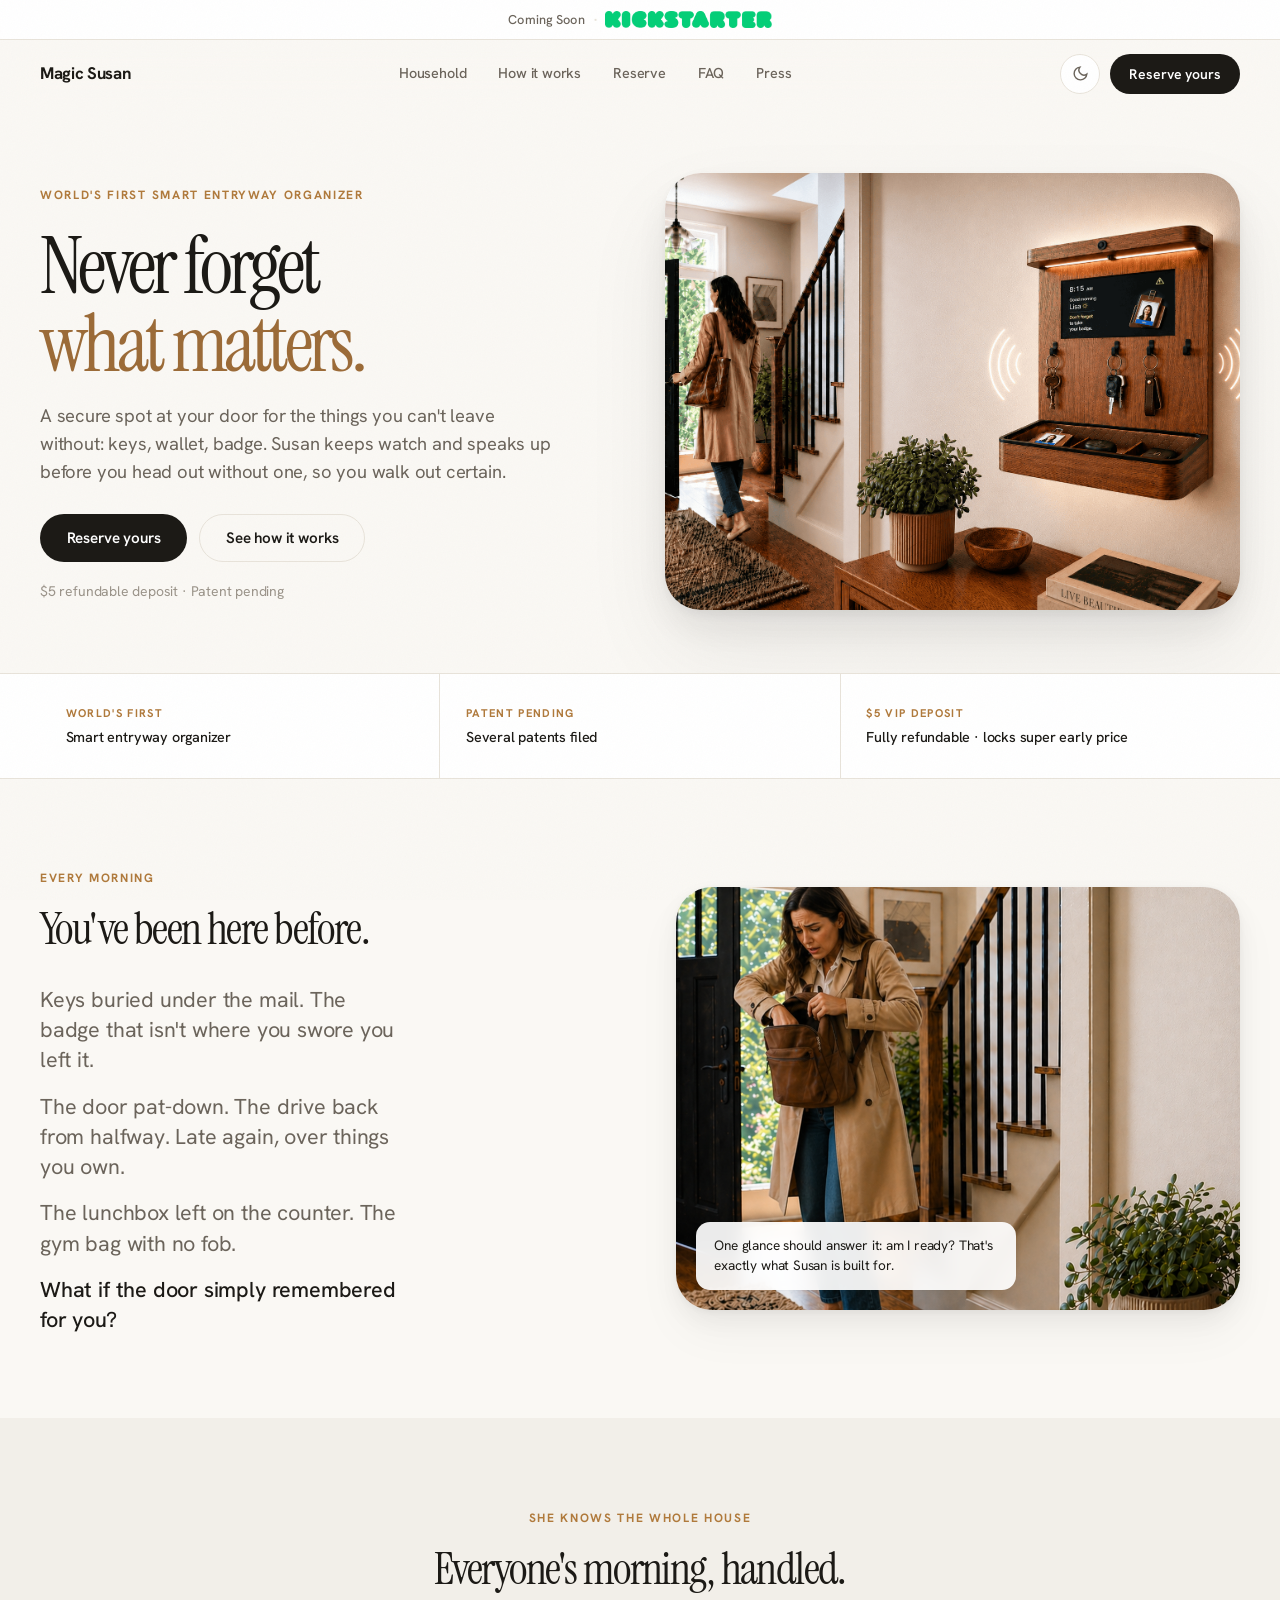
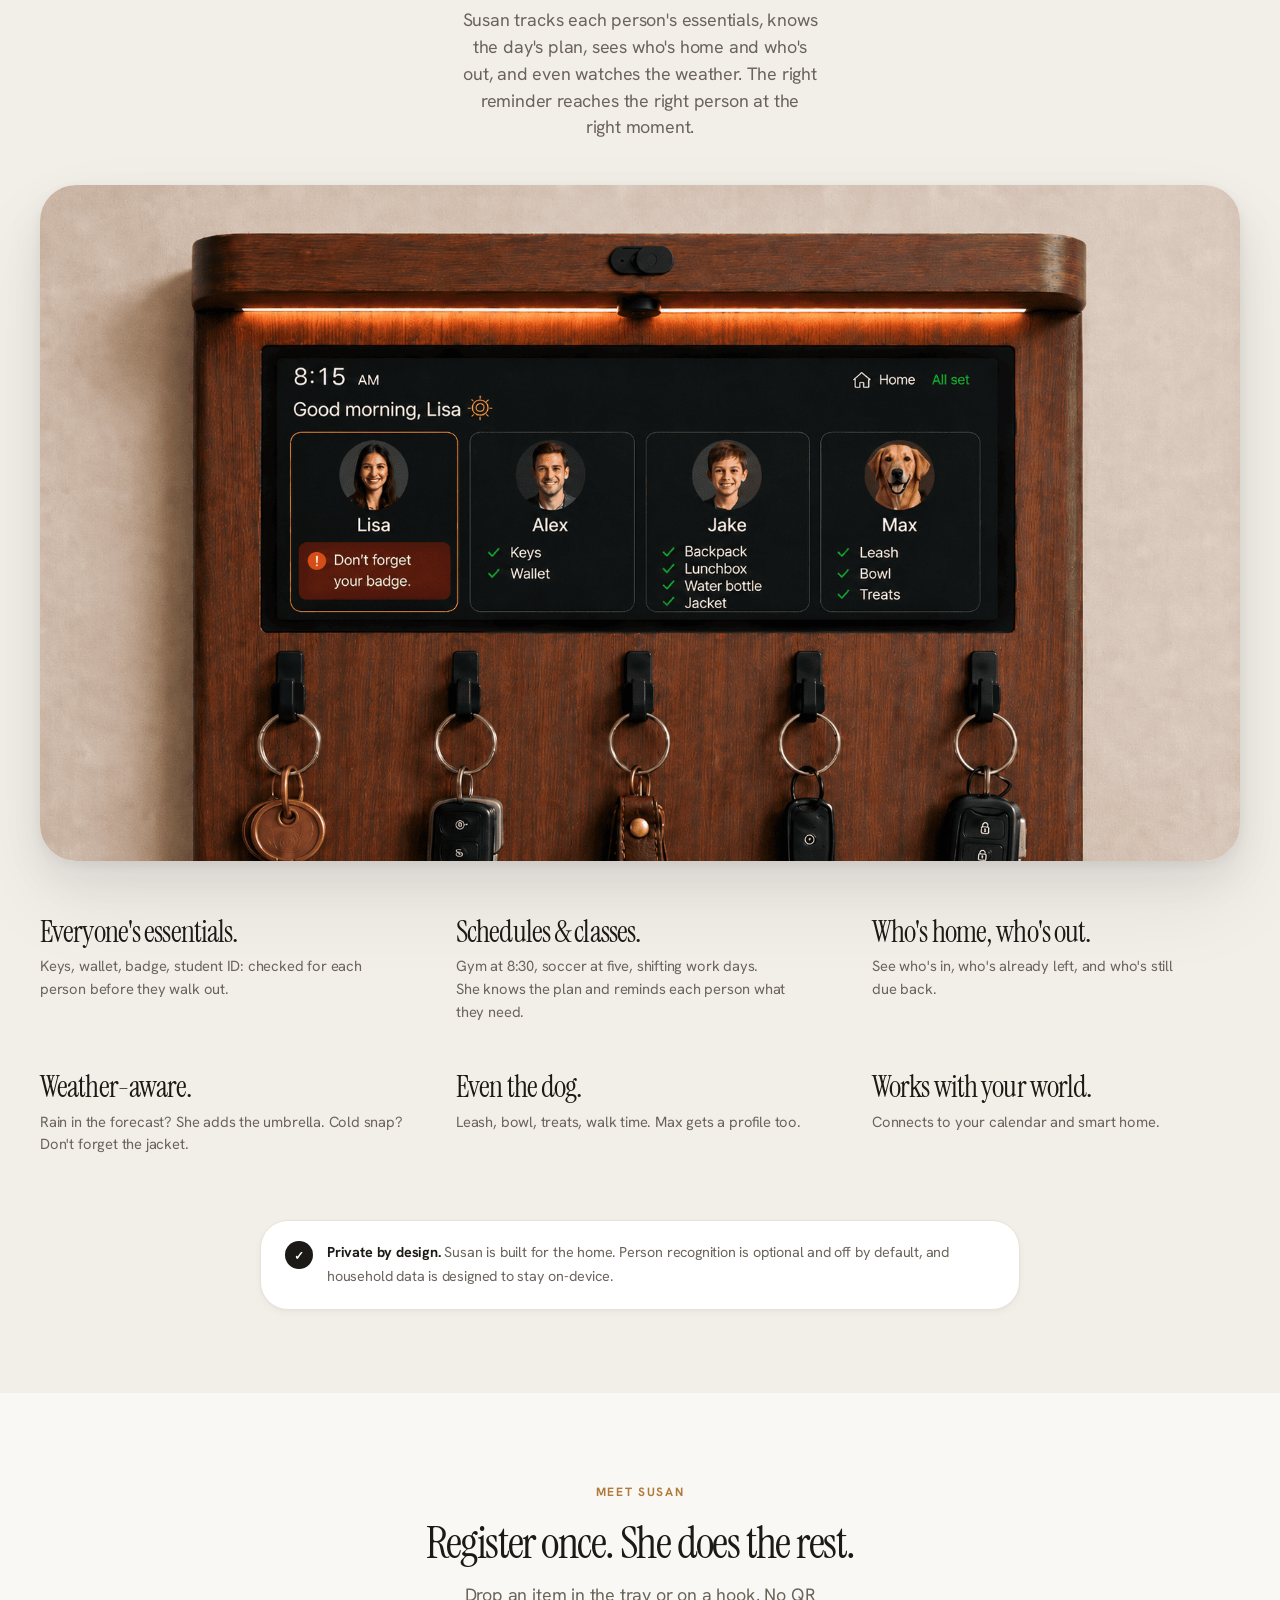
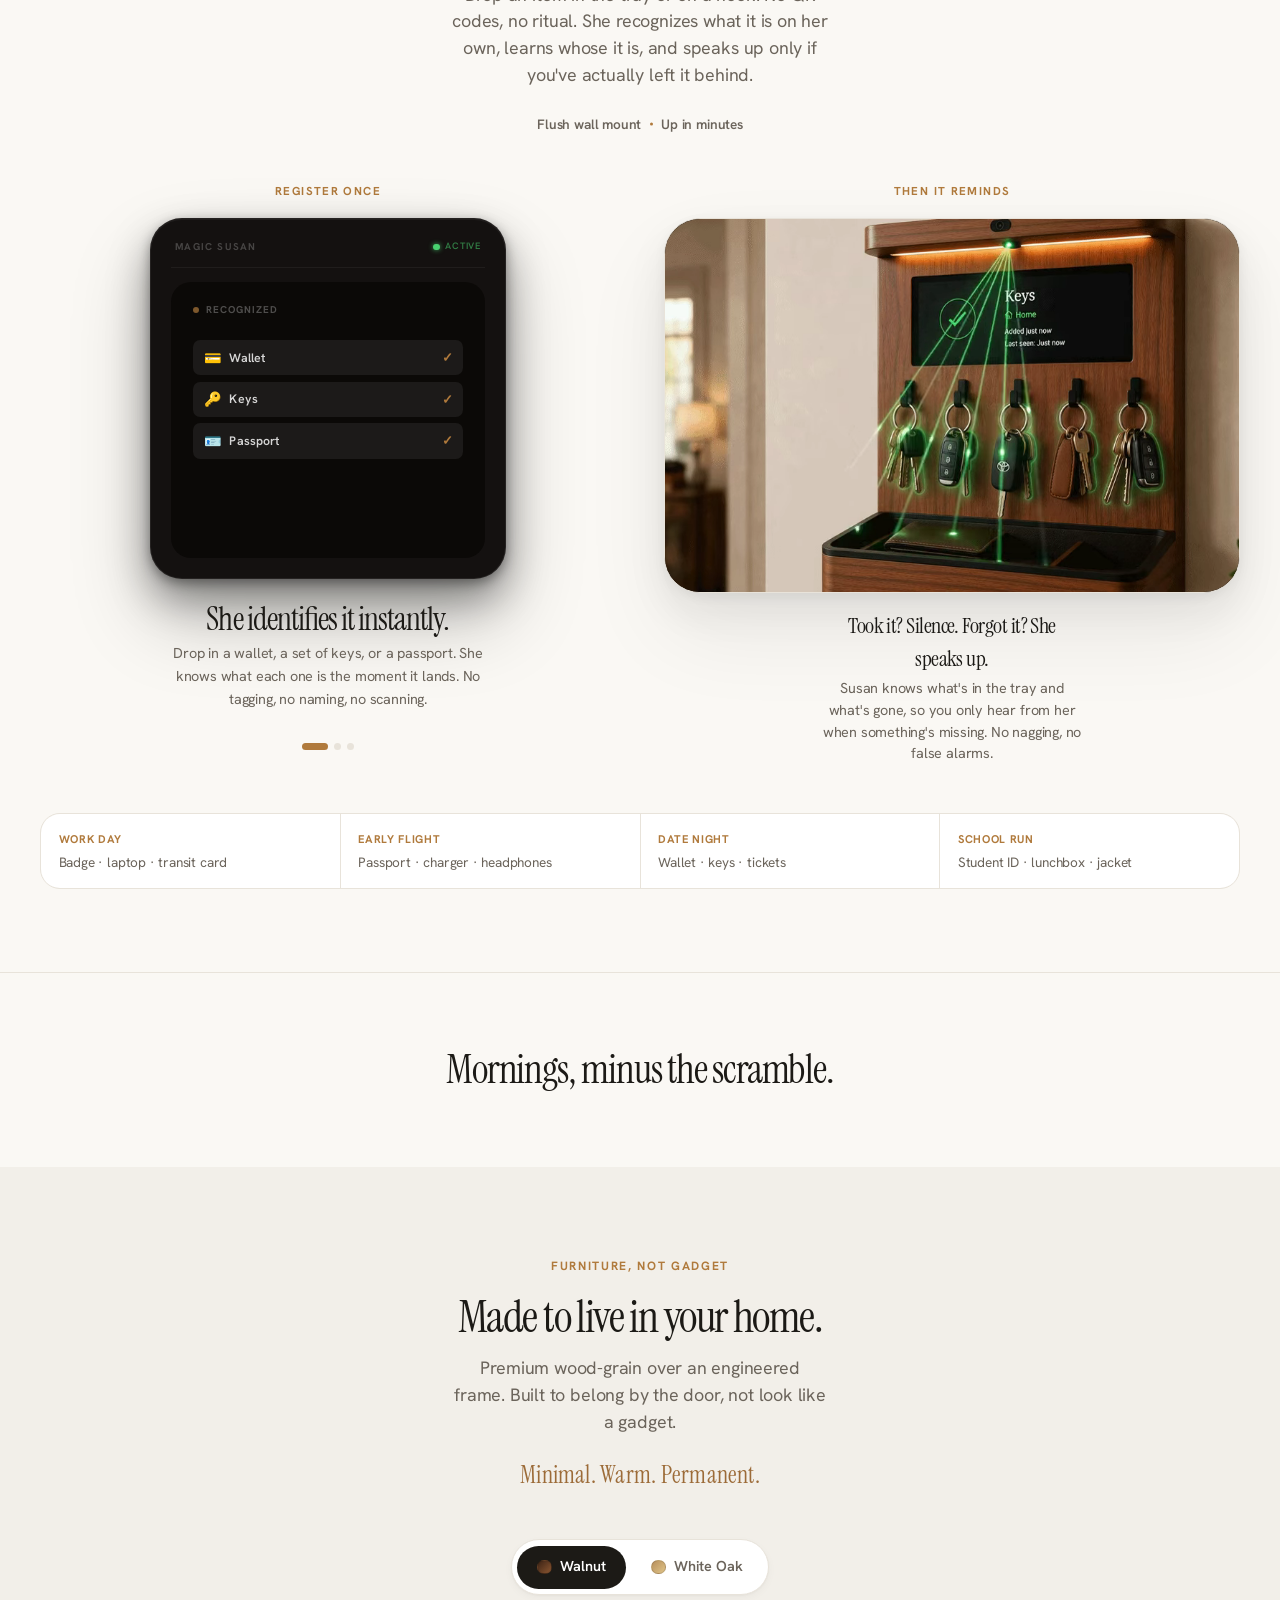
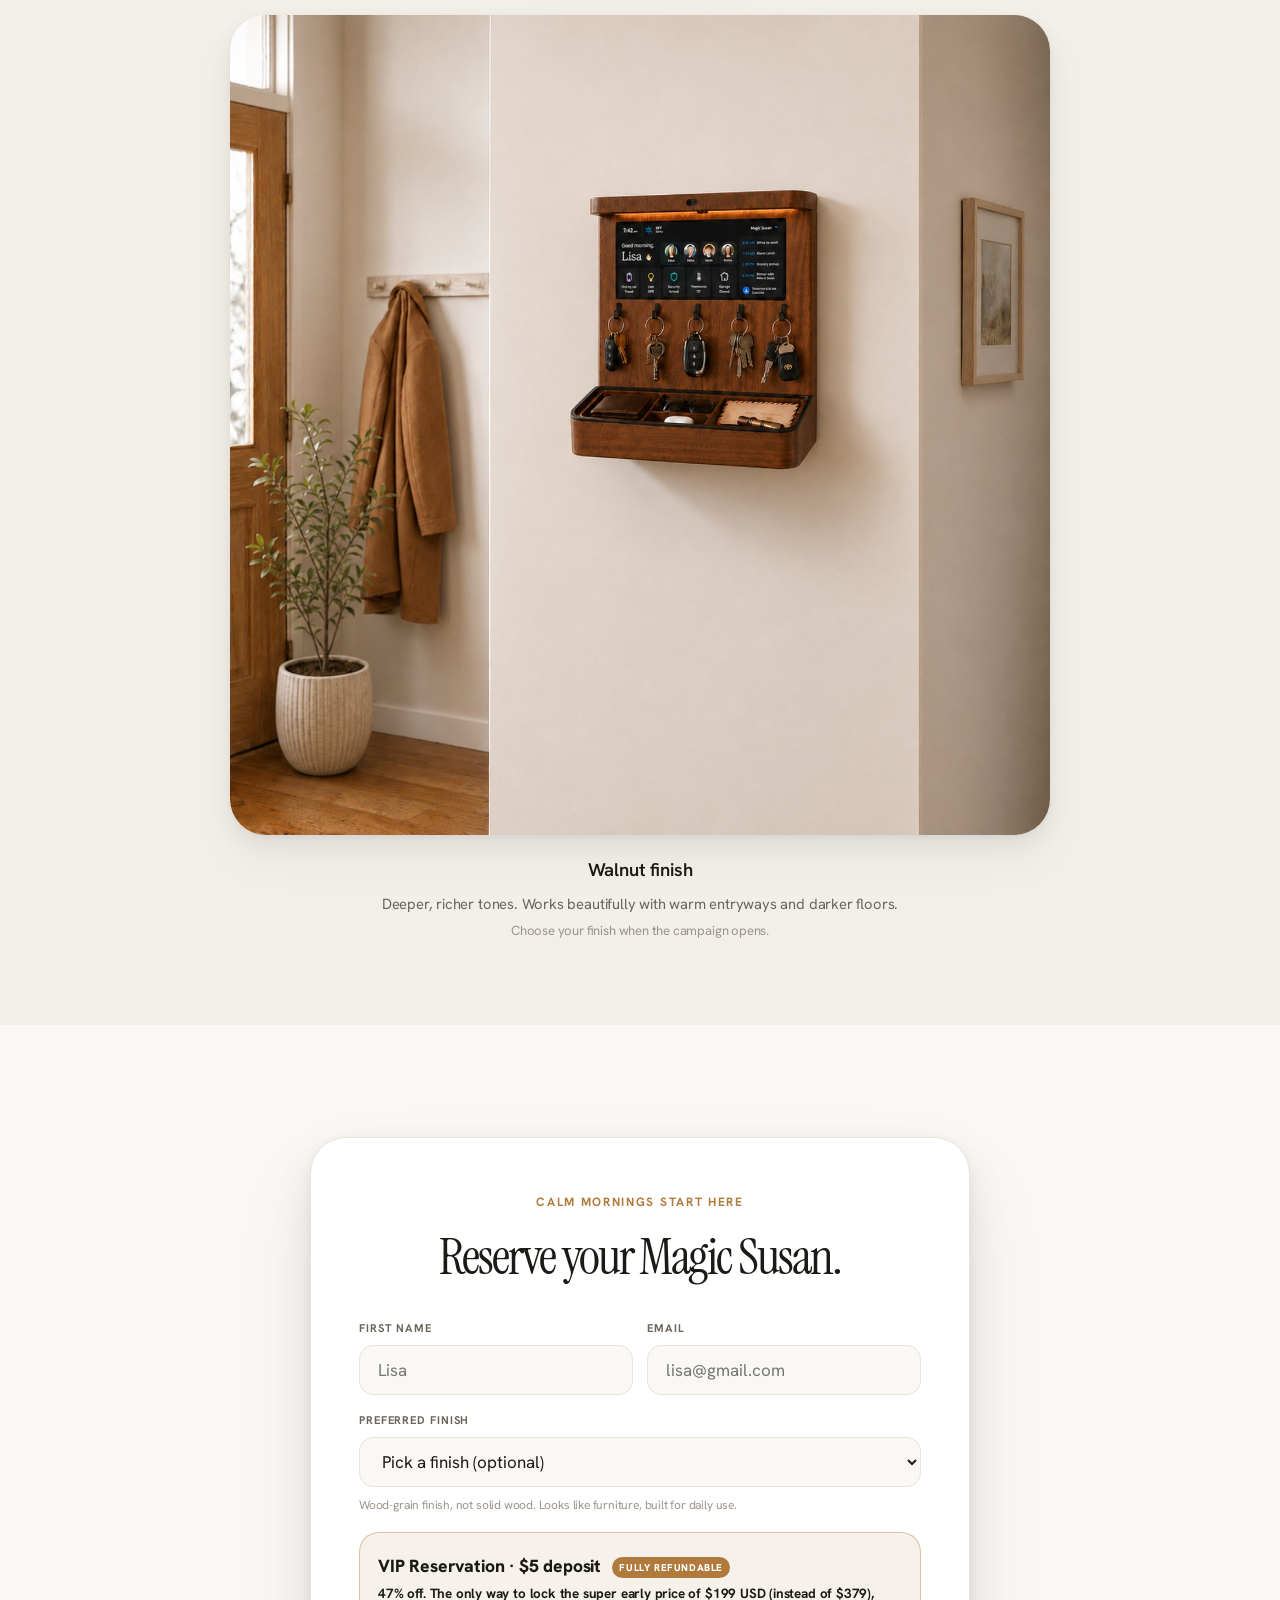
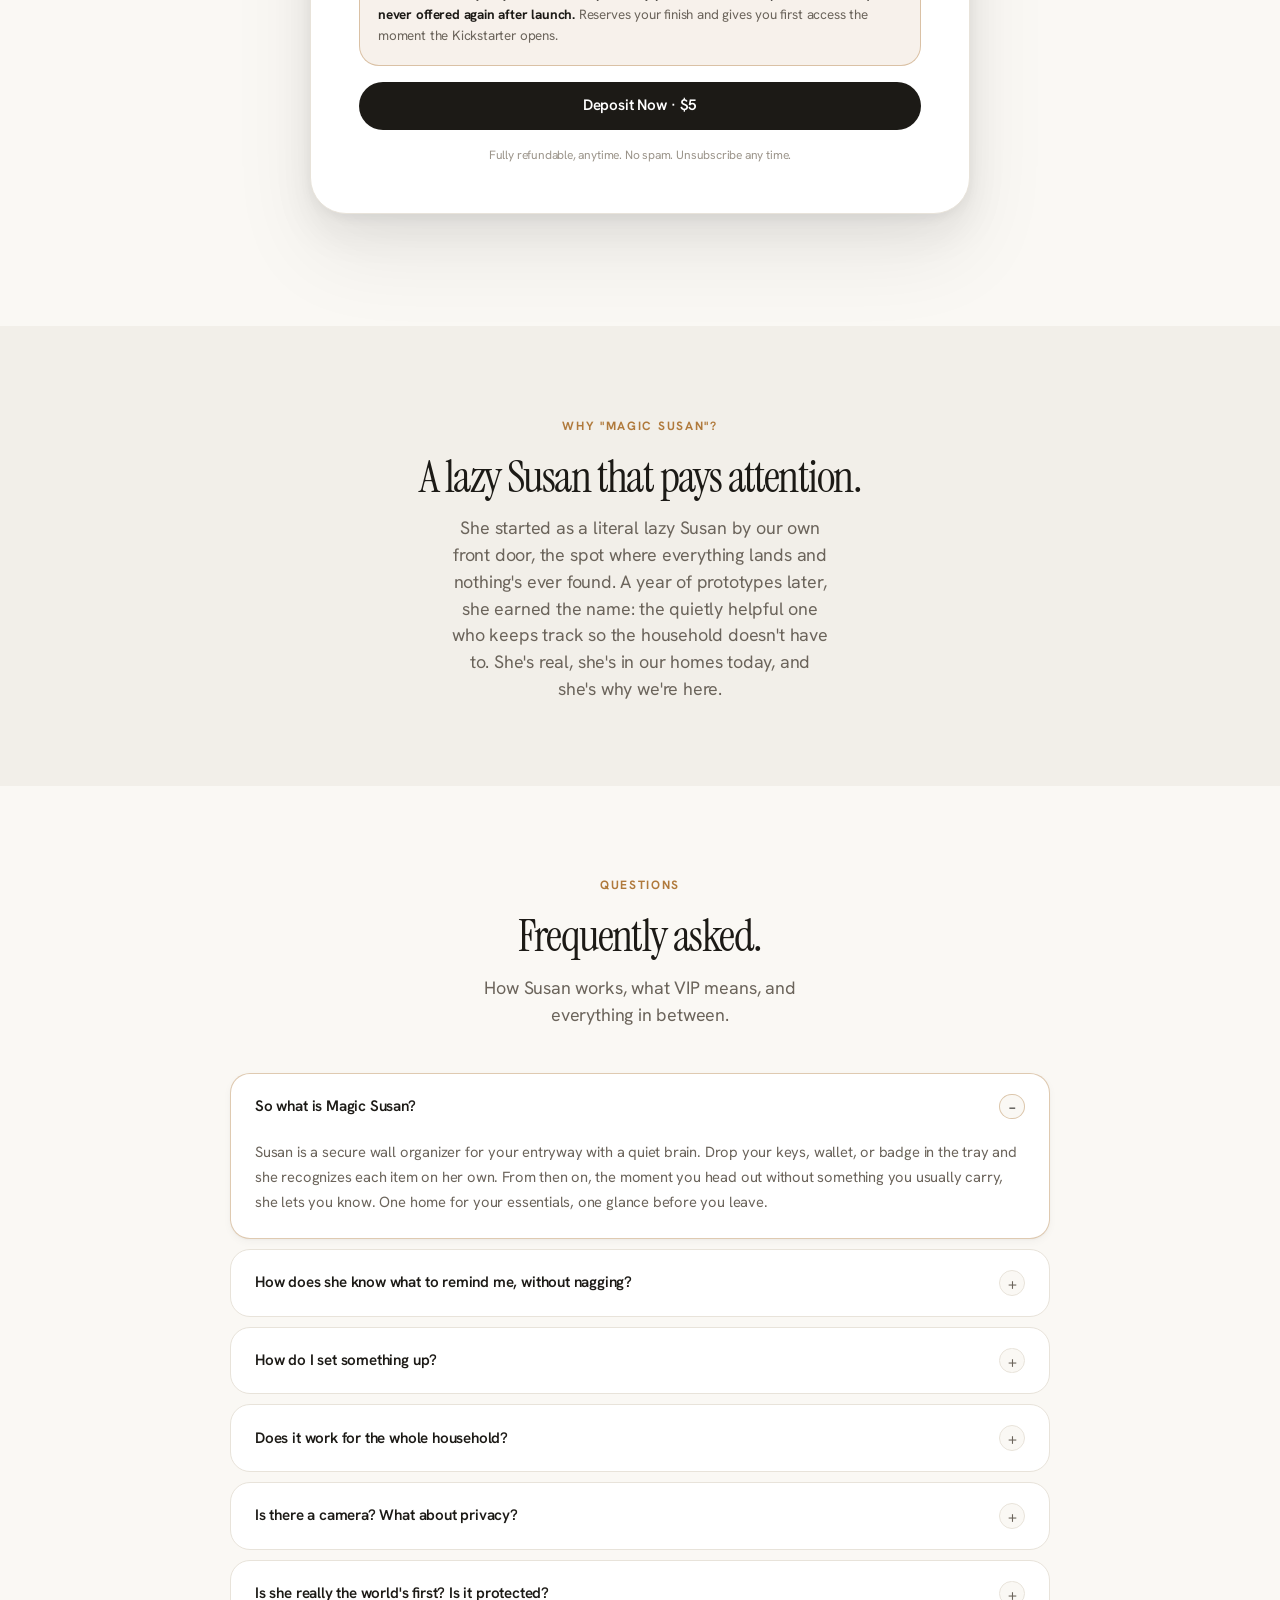
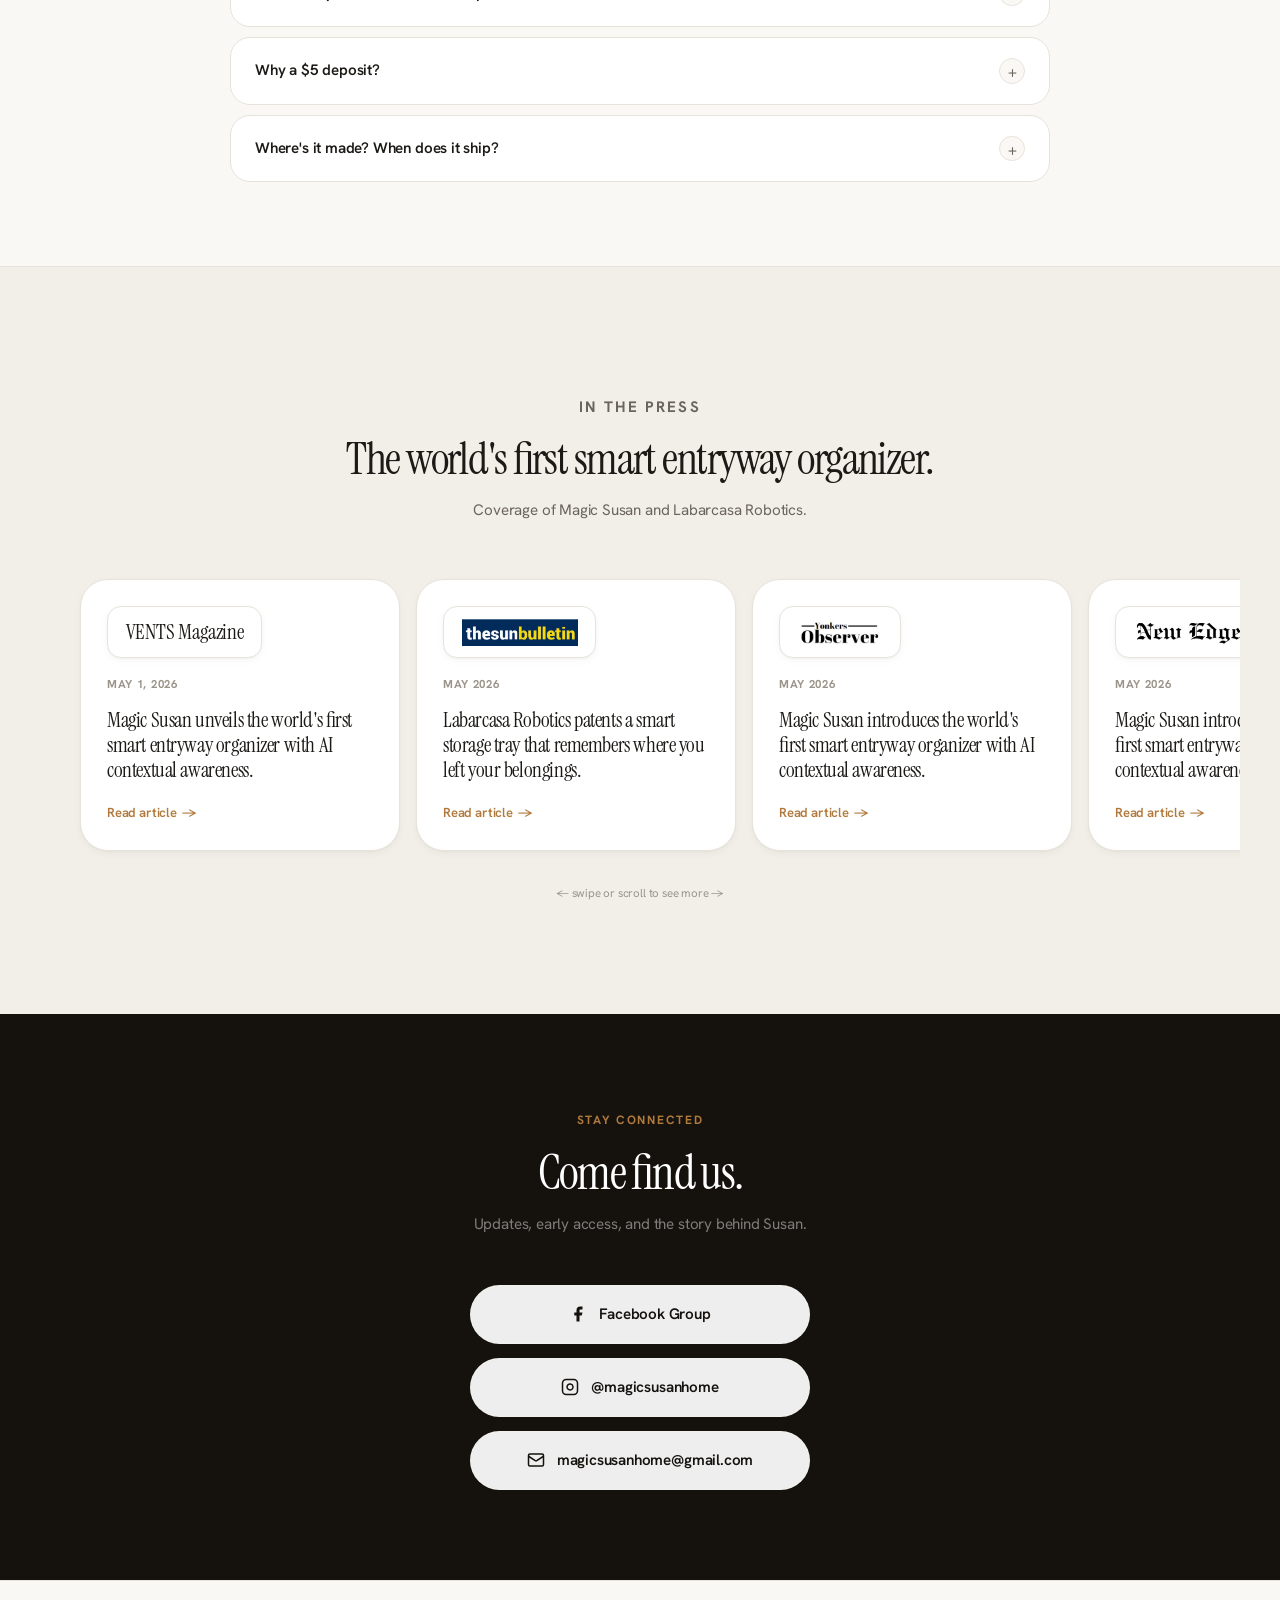
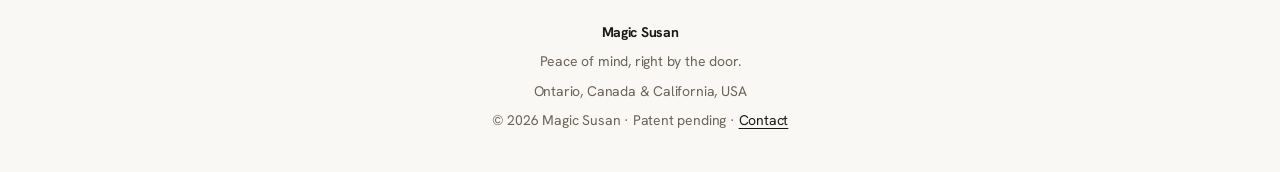
==== commit e2b761c6: "Update index.html" ====
--- a/index.html
+++ b/index.html
@@ -1837,6 +1837,7 @@
           </div>
 
           <div class="vip-upgrade">
+            <input type="checkbox" id="vip" value="1" checked hidden />
             <span class="vip-copy">
               <span class="vip-title">VIP Reservation · $5 deposit <span class="vip-tag">Fully refundable</span></span>
               <span class="vip-desc"><strong>47% off. The only way to lock the super early price of $199 USD (instead of $379), never offered again after launch.</strong> Reserves your finish and gives you first access the moment the Kickstarter opens.</span>
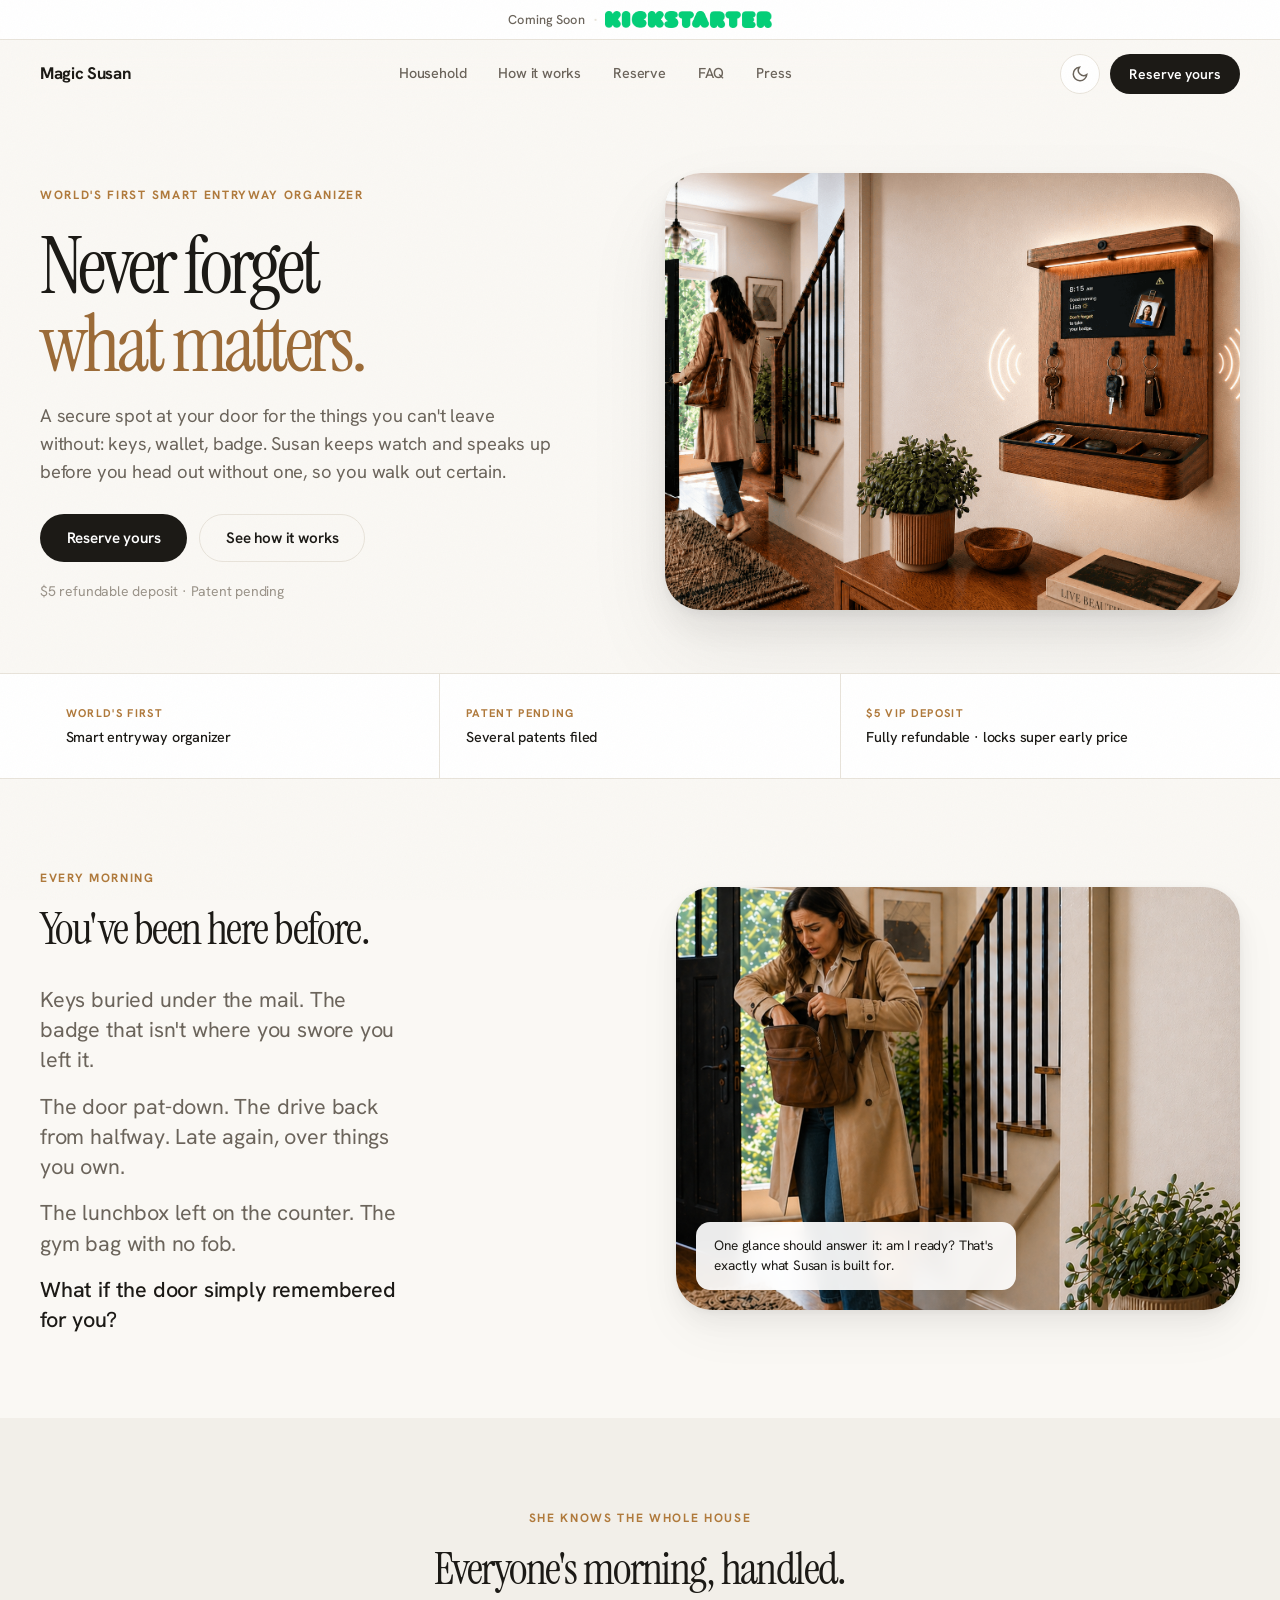
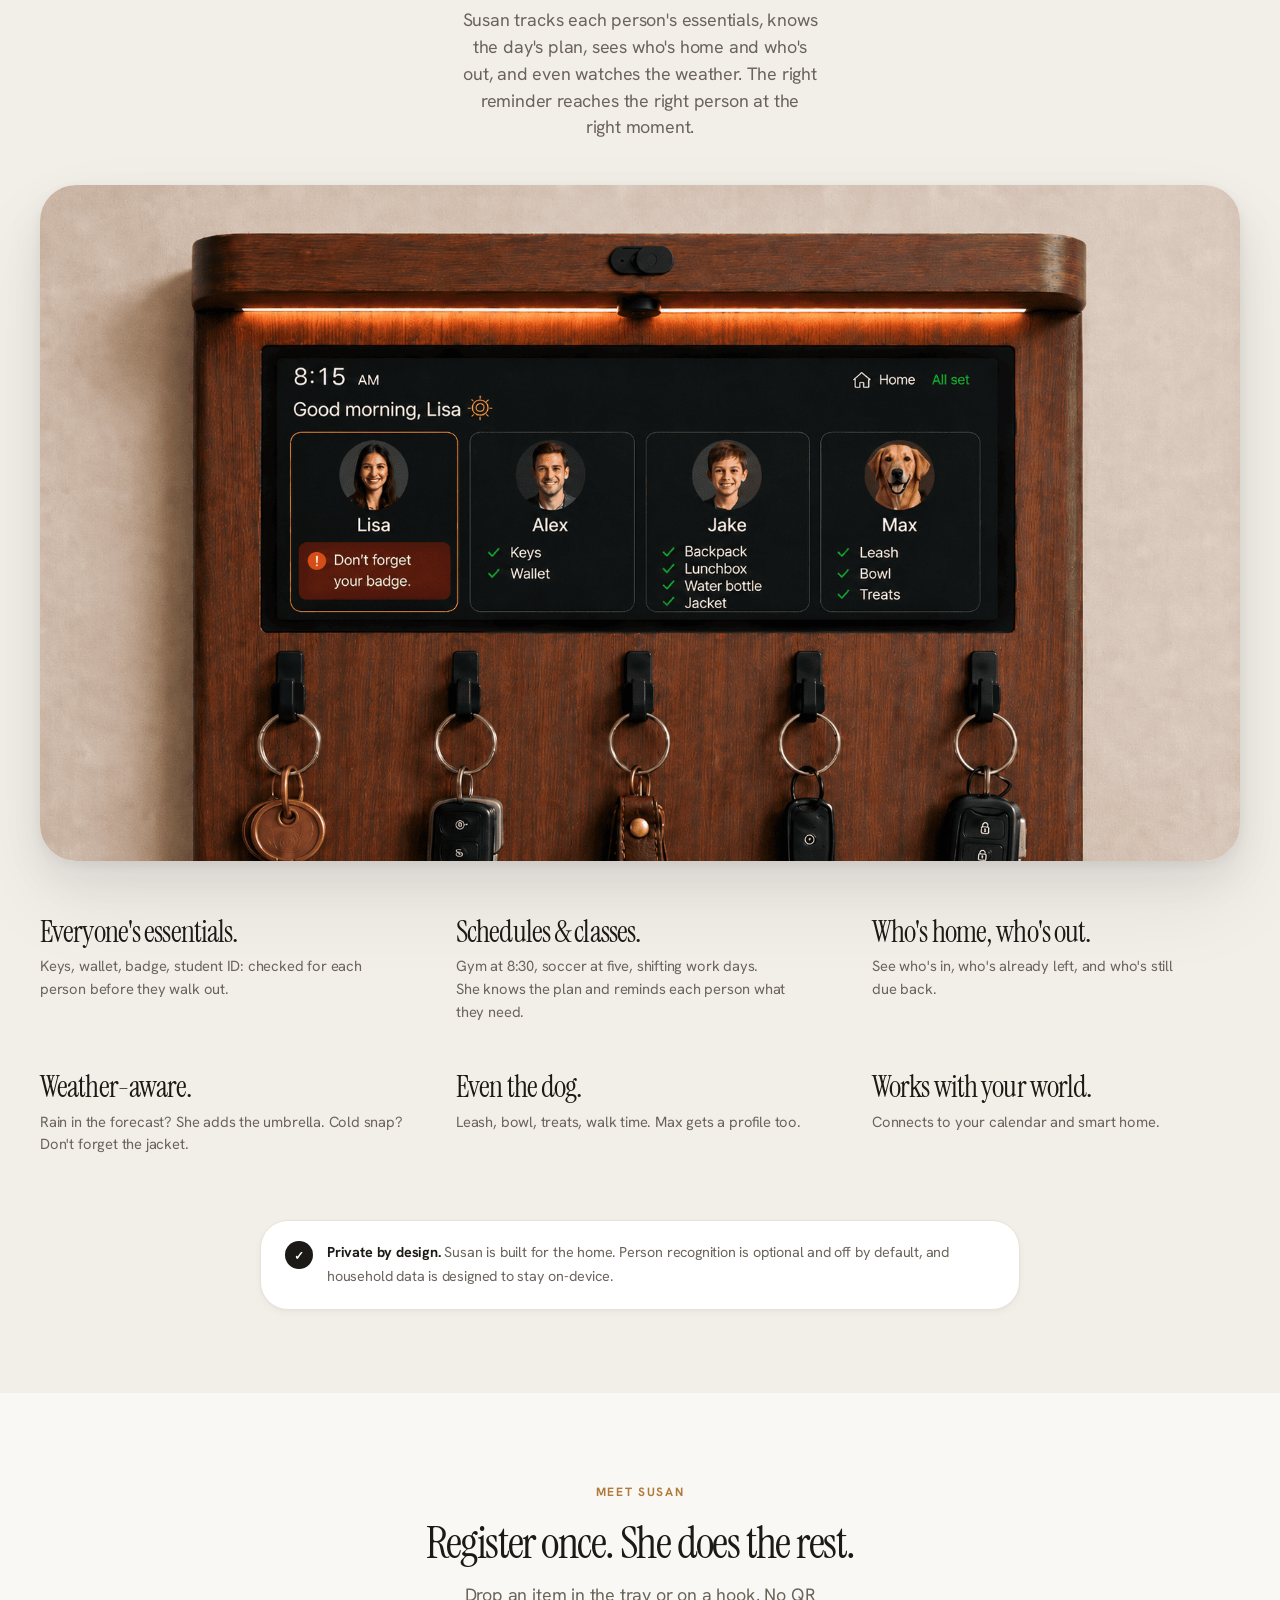
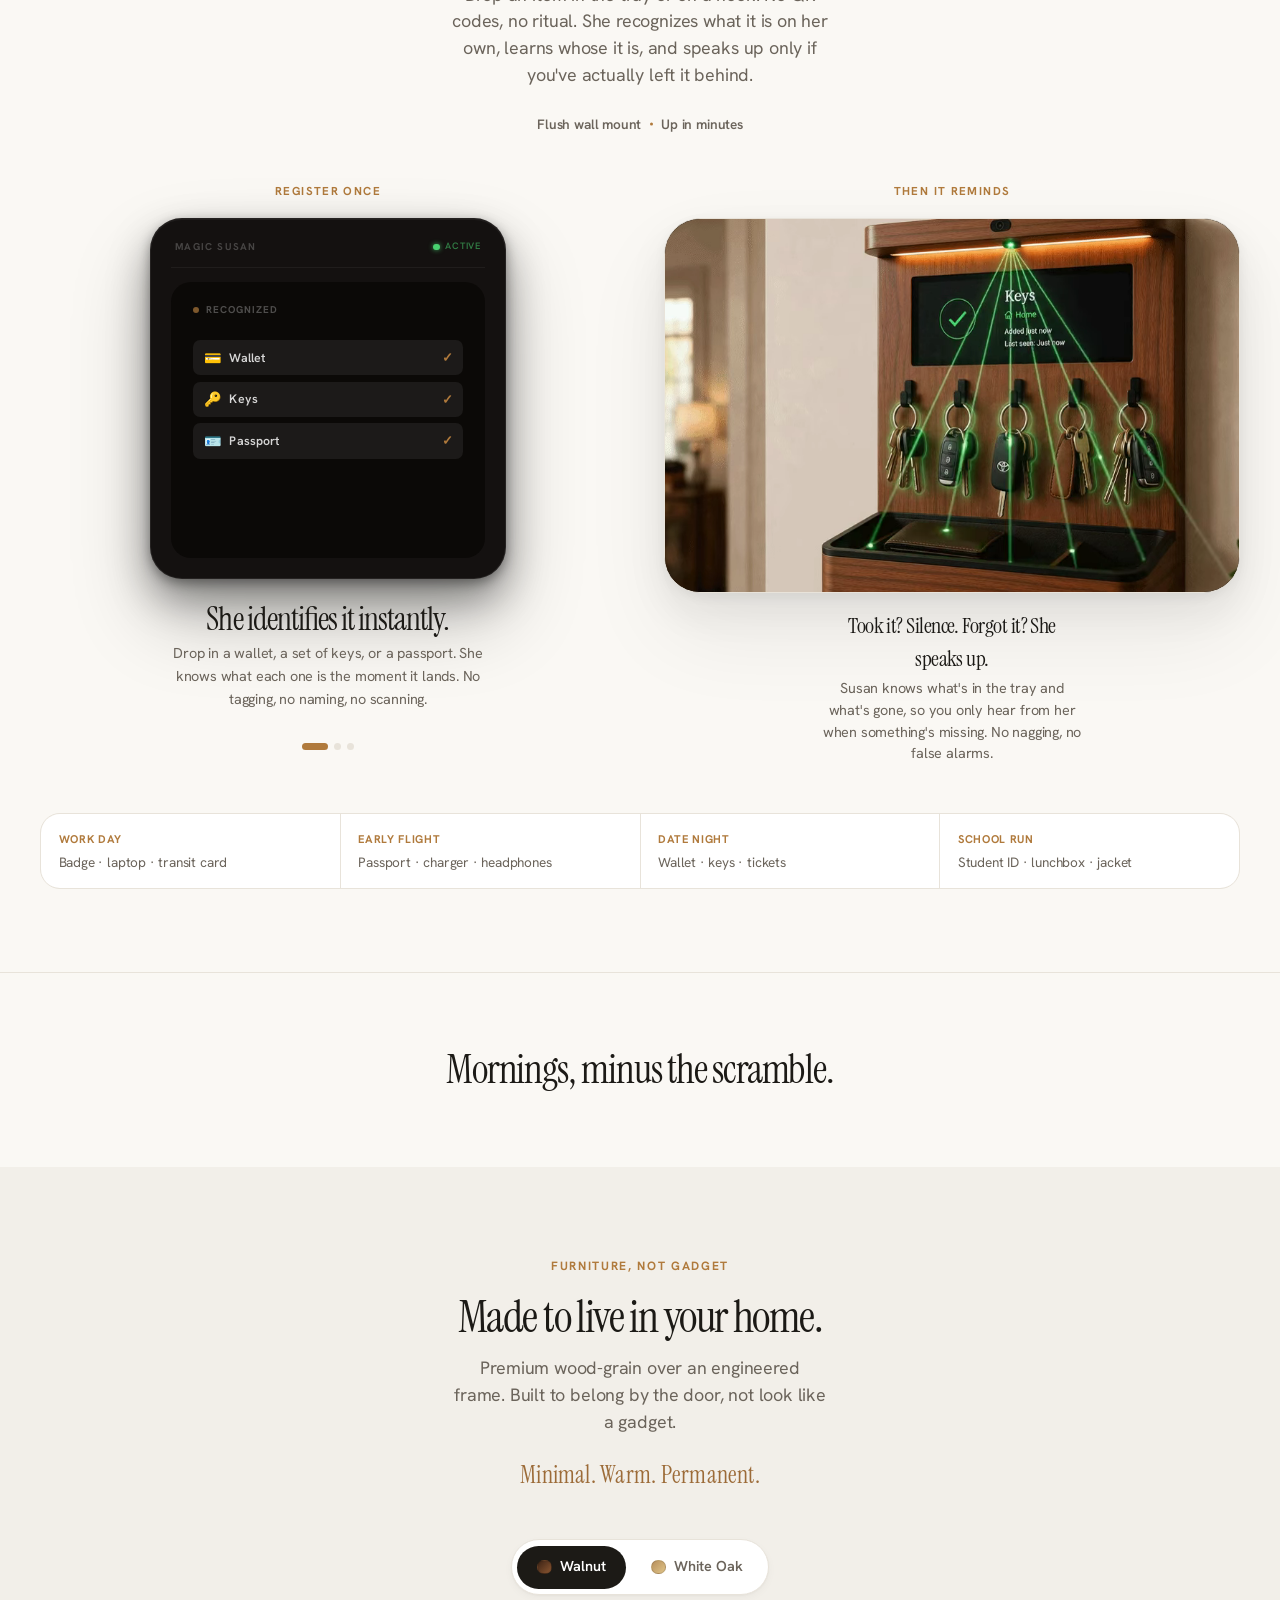
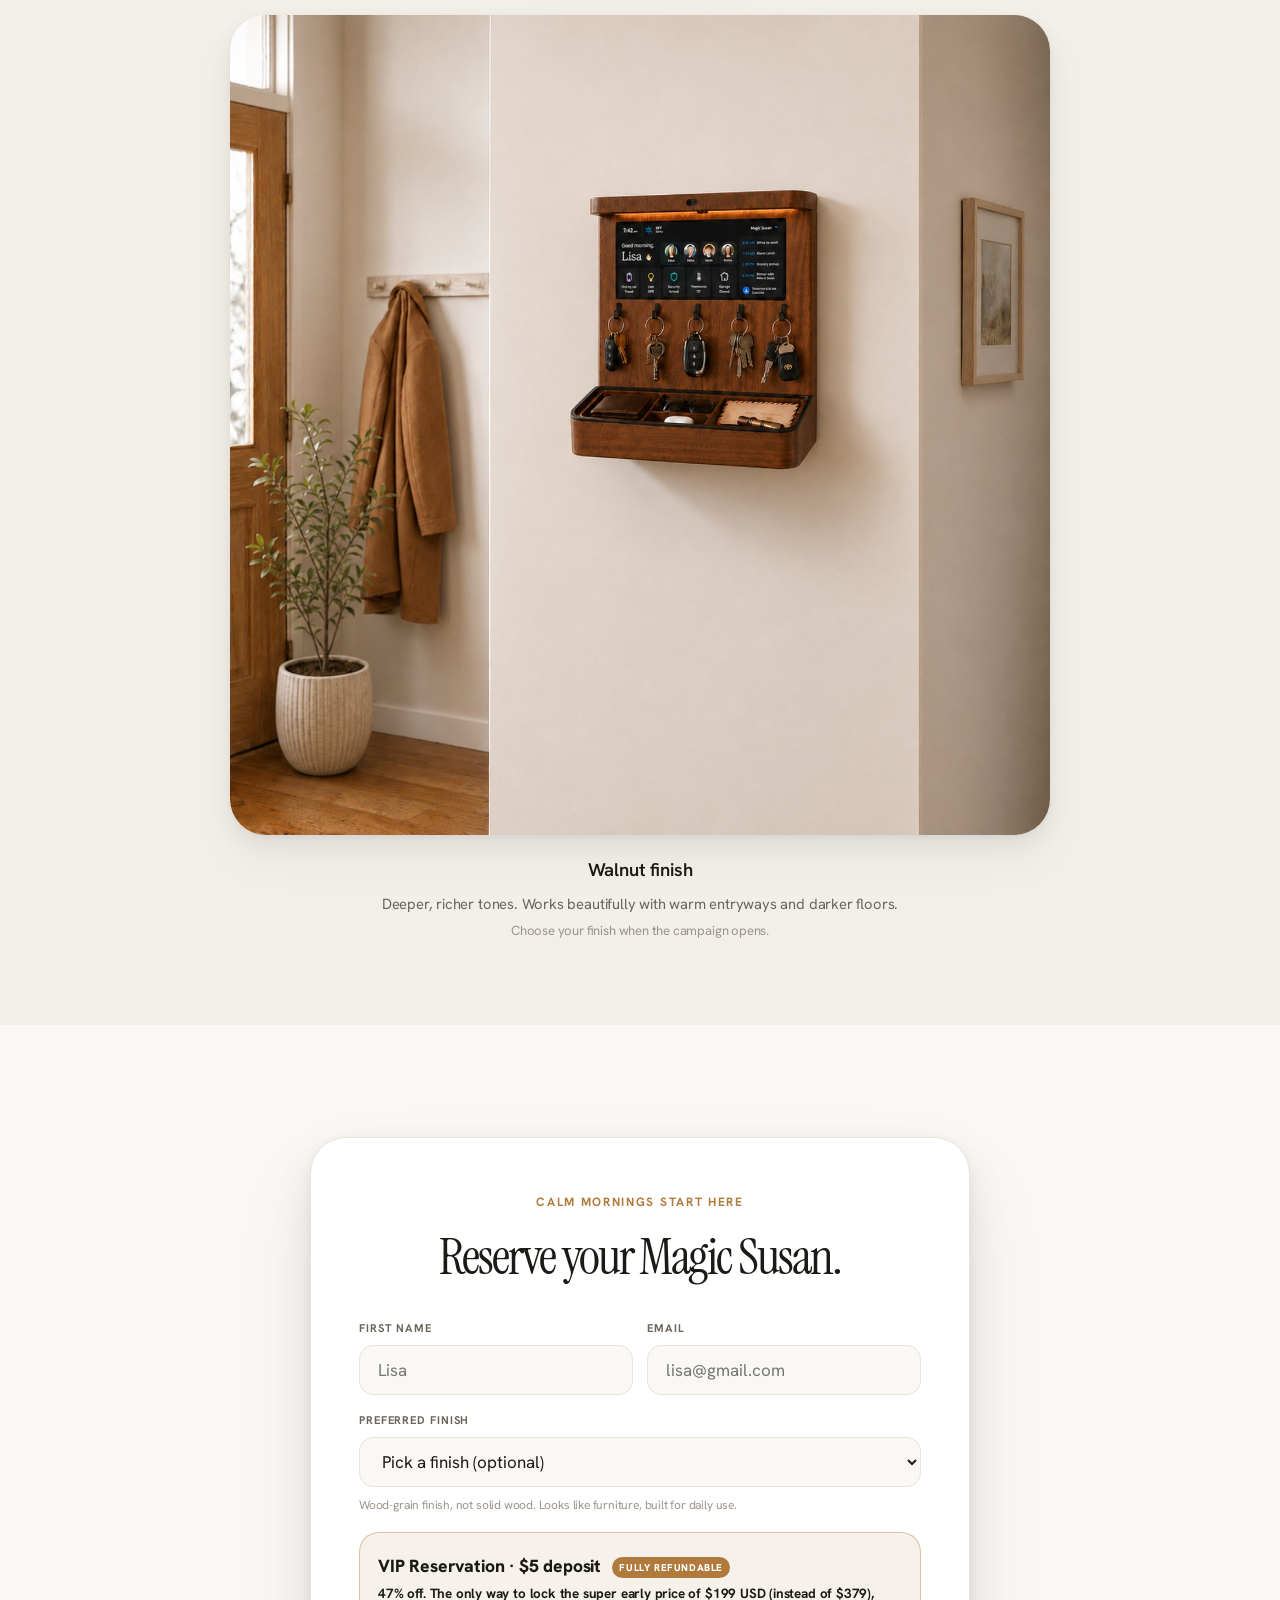
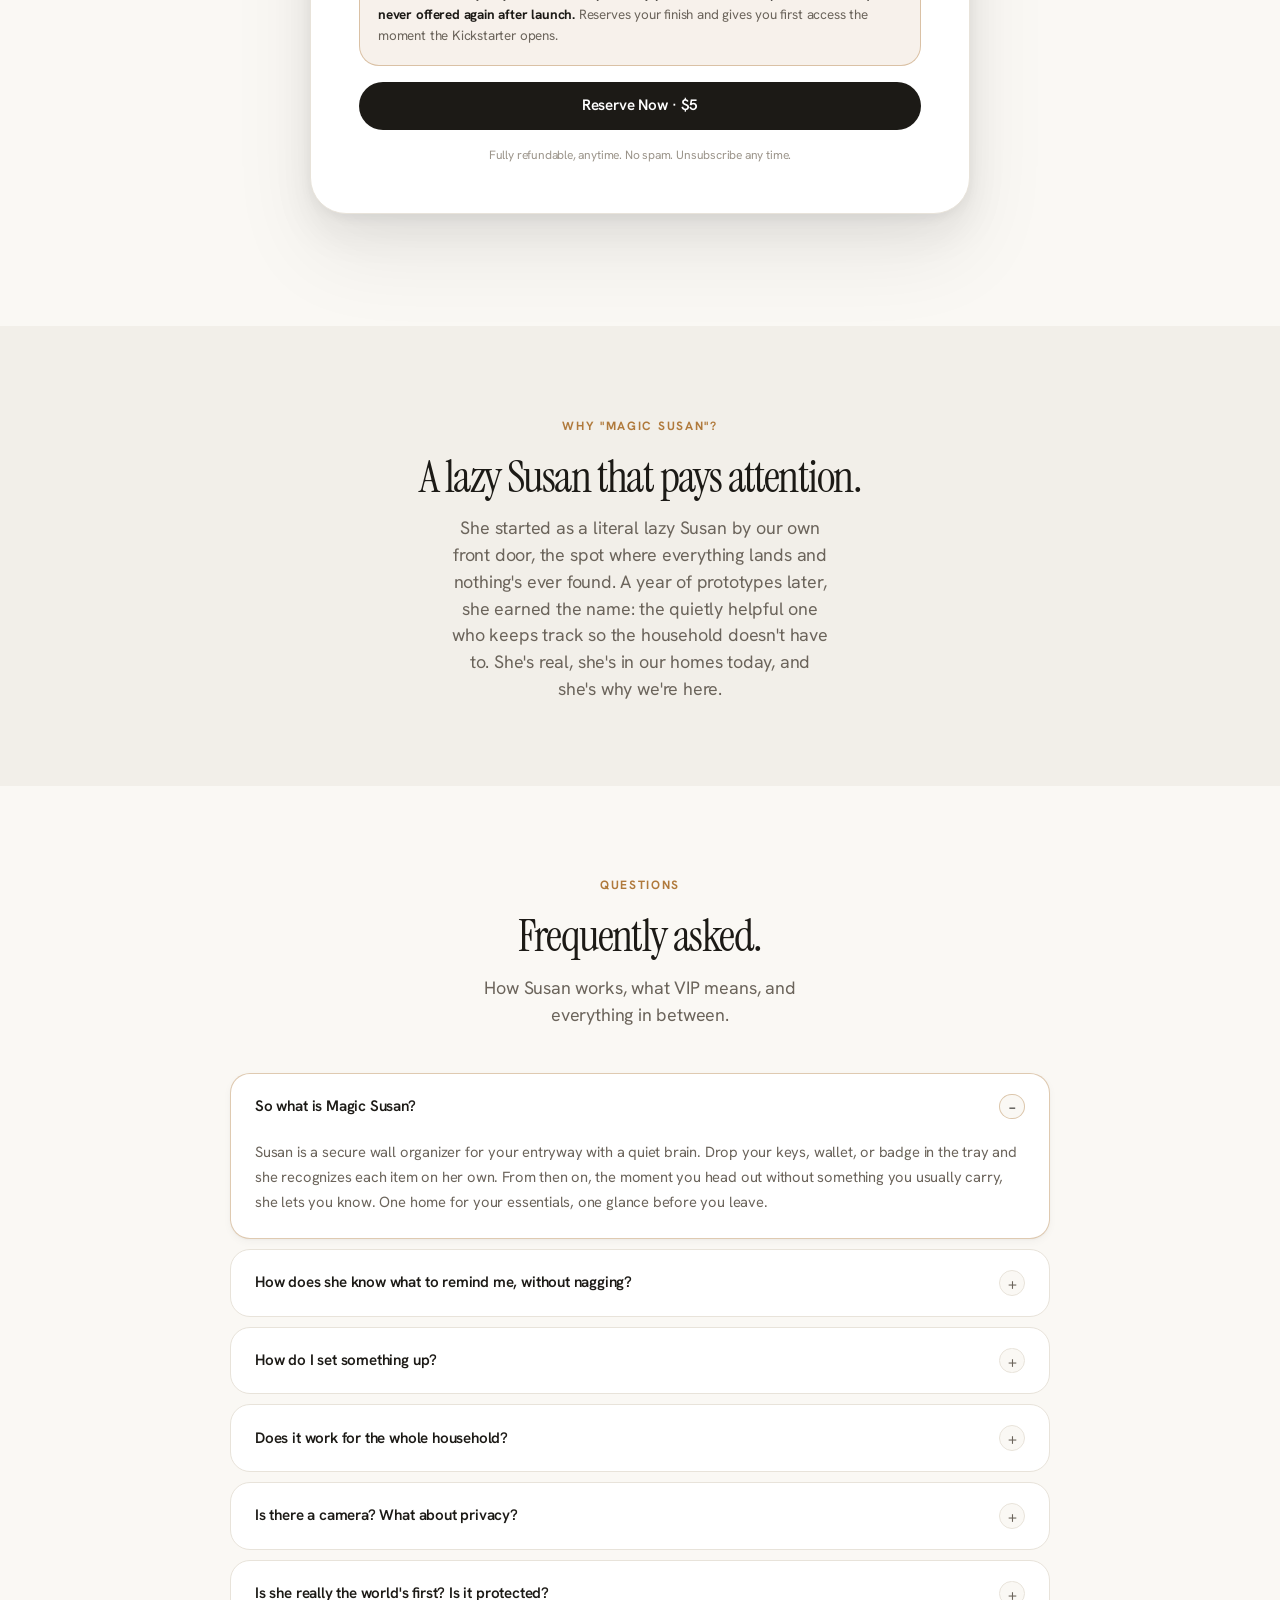
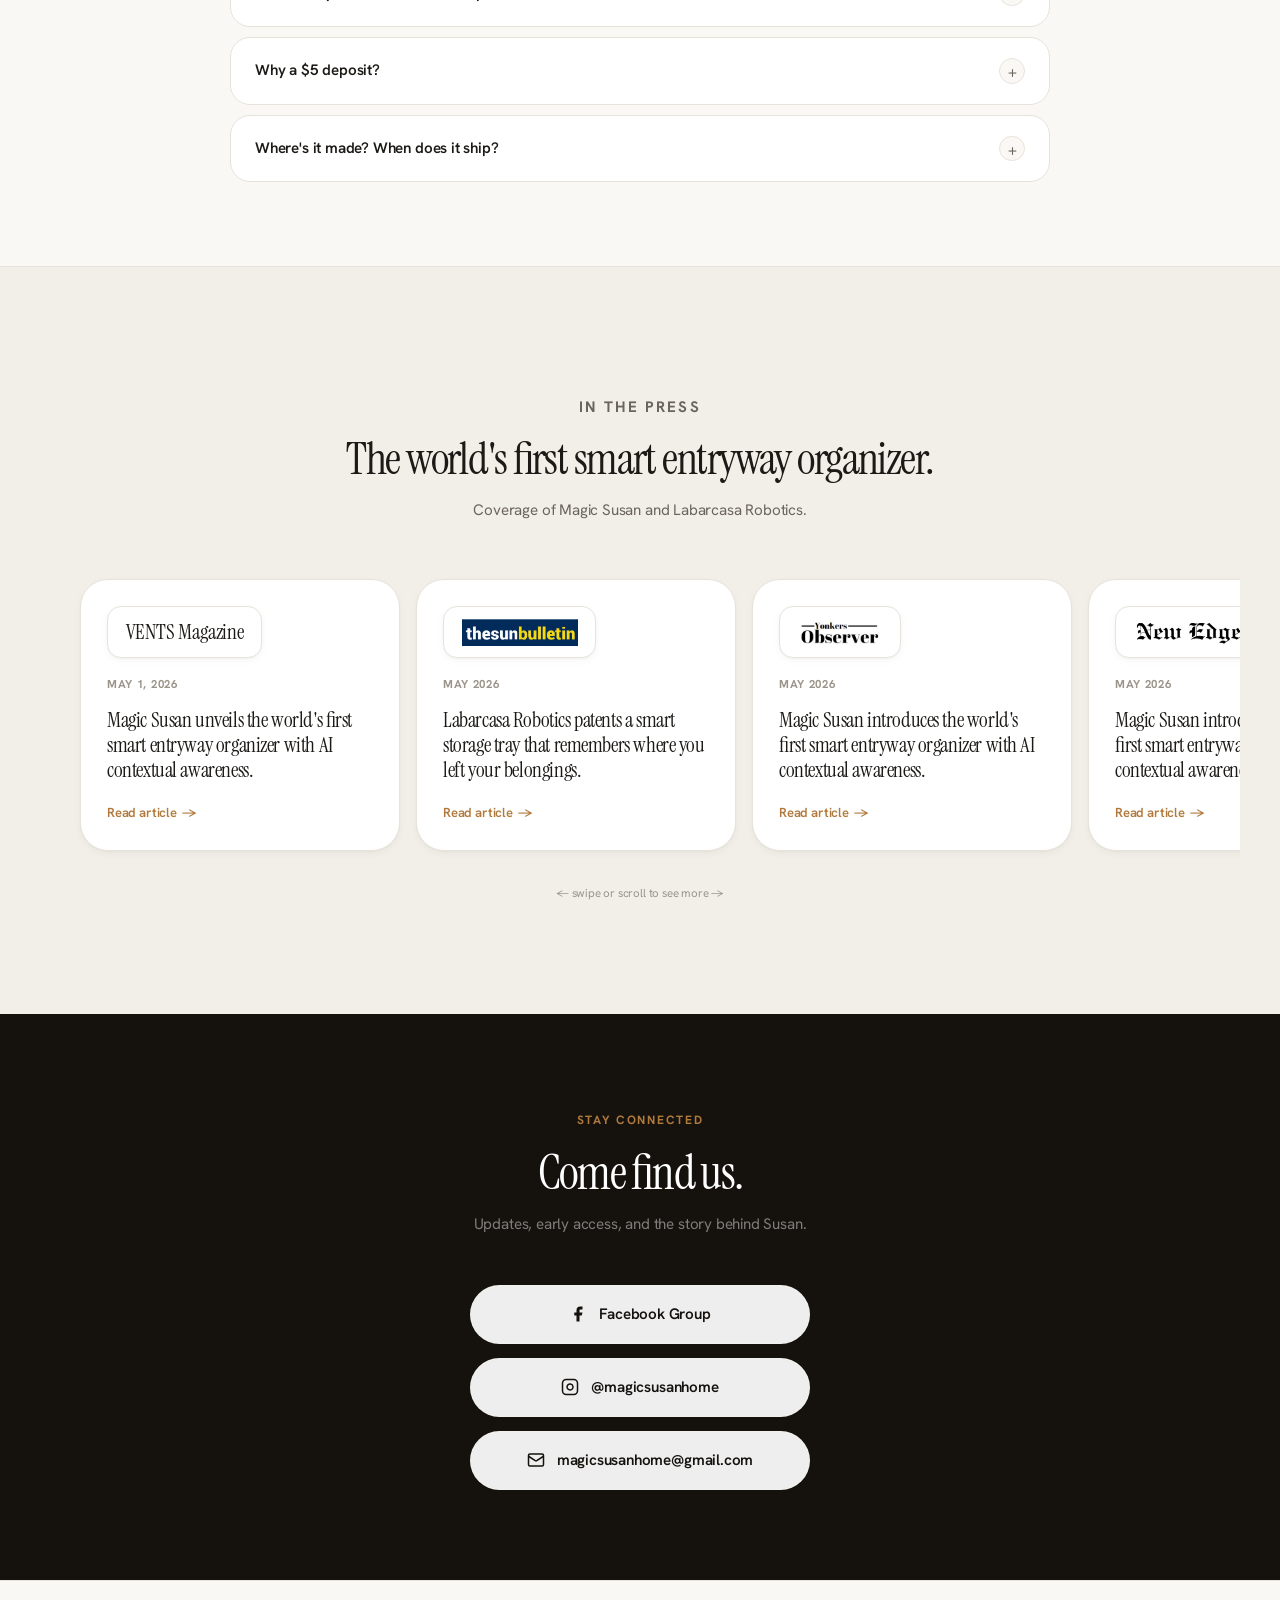
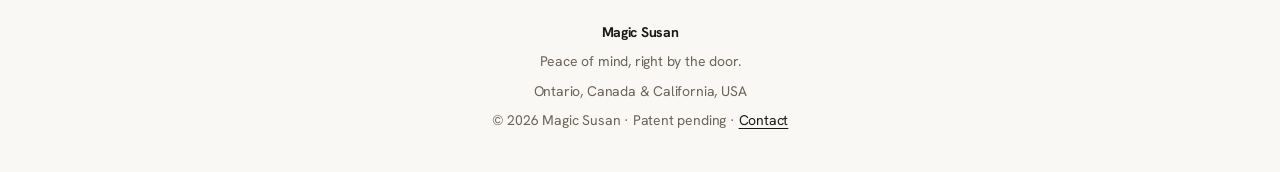
==== commit d2bf10fa: "Update index.html" ====
--- a/index.html
+++ b/index.html
@@ -1852,7 +1852,7 @@
           </div>
 
           <button type="submit" name="subscribe" id="mc-embedded-subscribe" class="btn btn-primary btn-full">
-            Deposit Now · $5
+            Reserve Now · $5
           </button>
           <p class="form-disclaimer">Fully refundable, anytime. No spam. Unsubscribe any time.</p>
         </form>
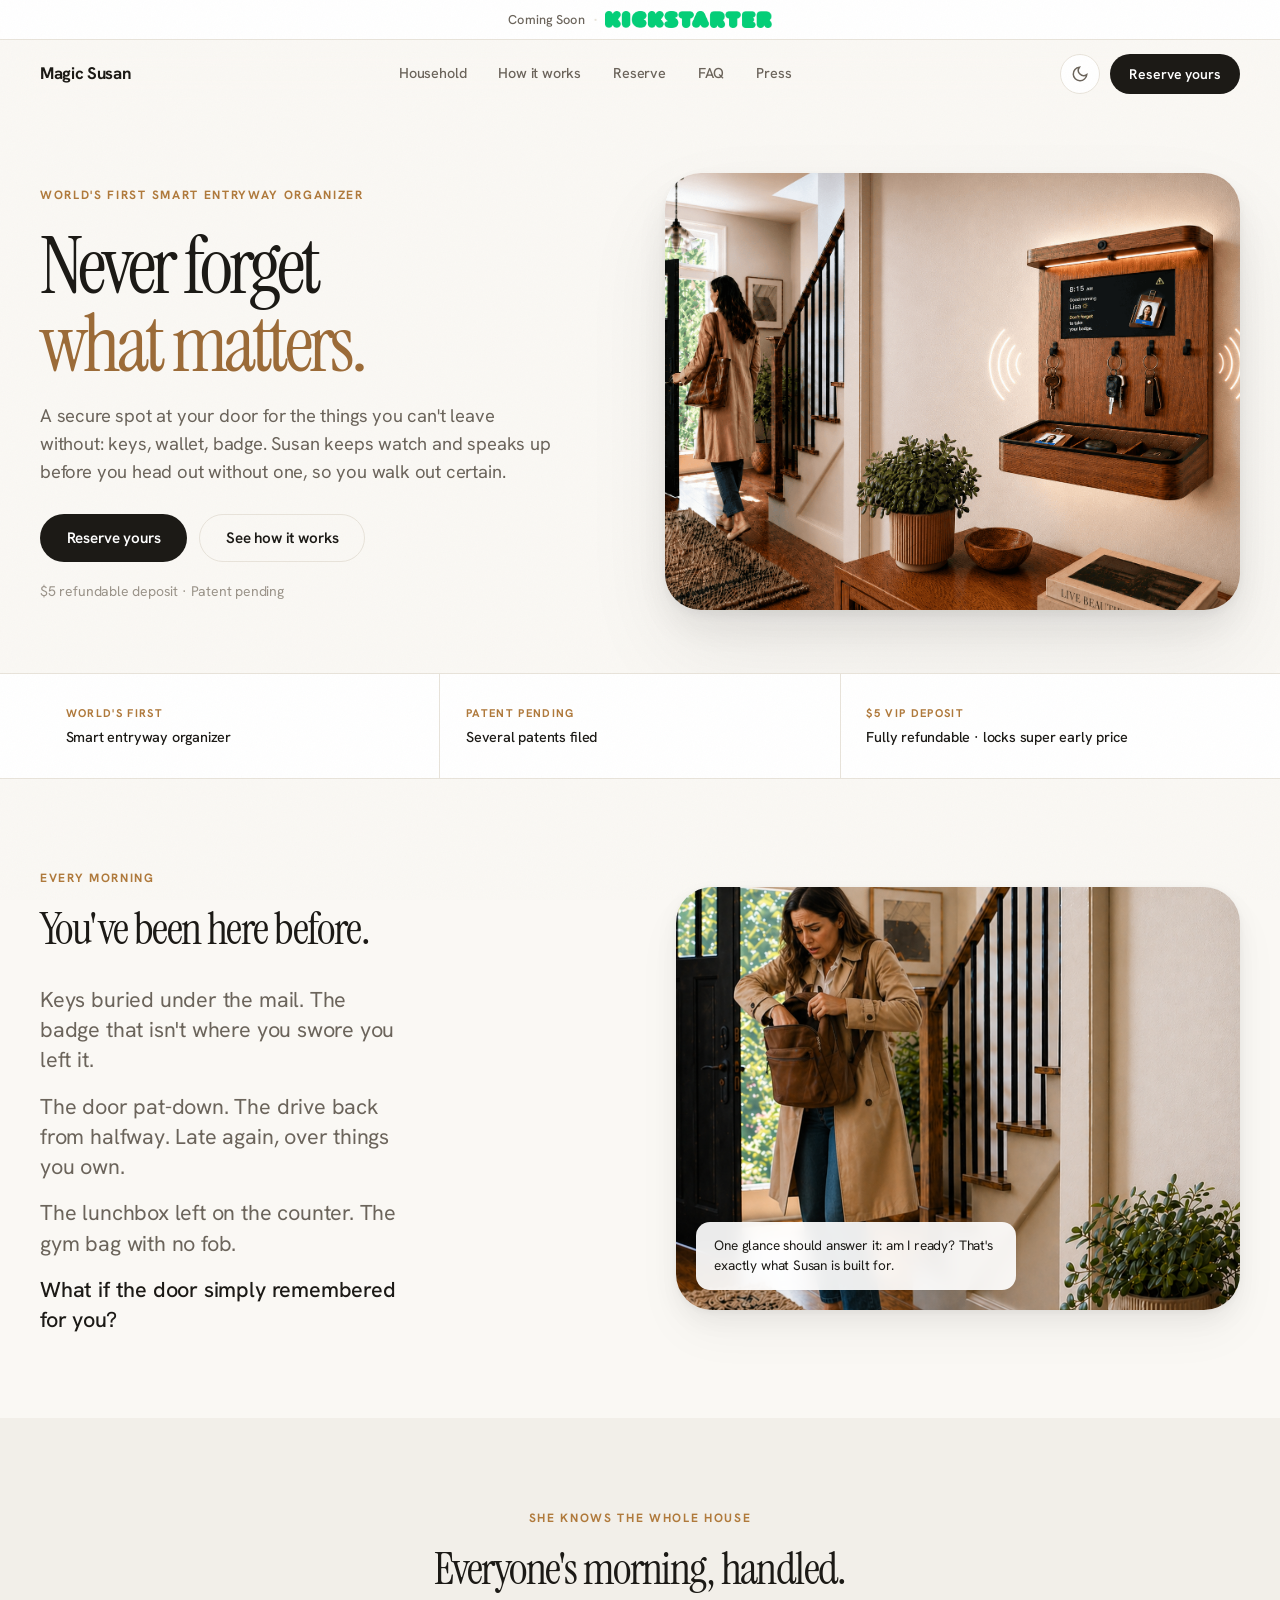
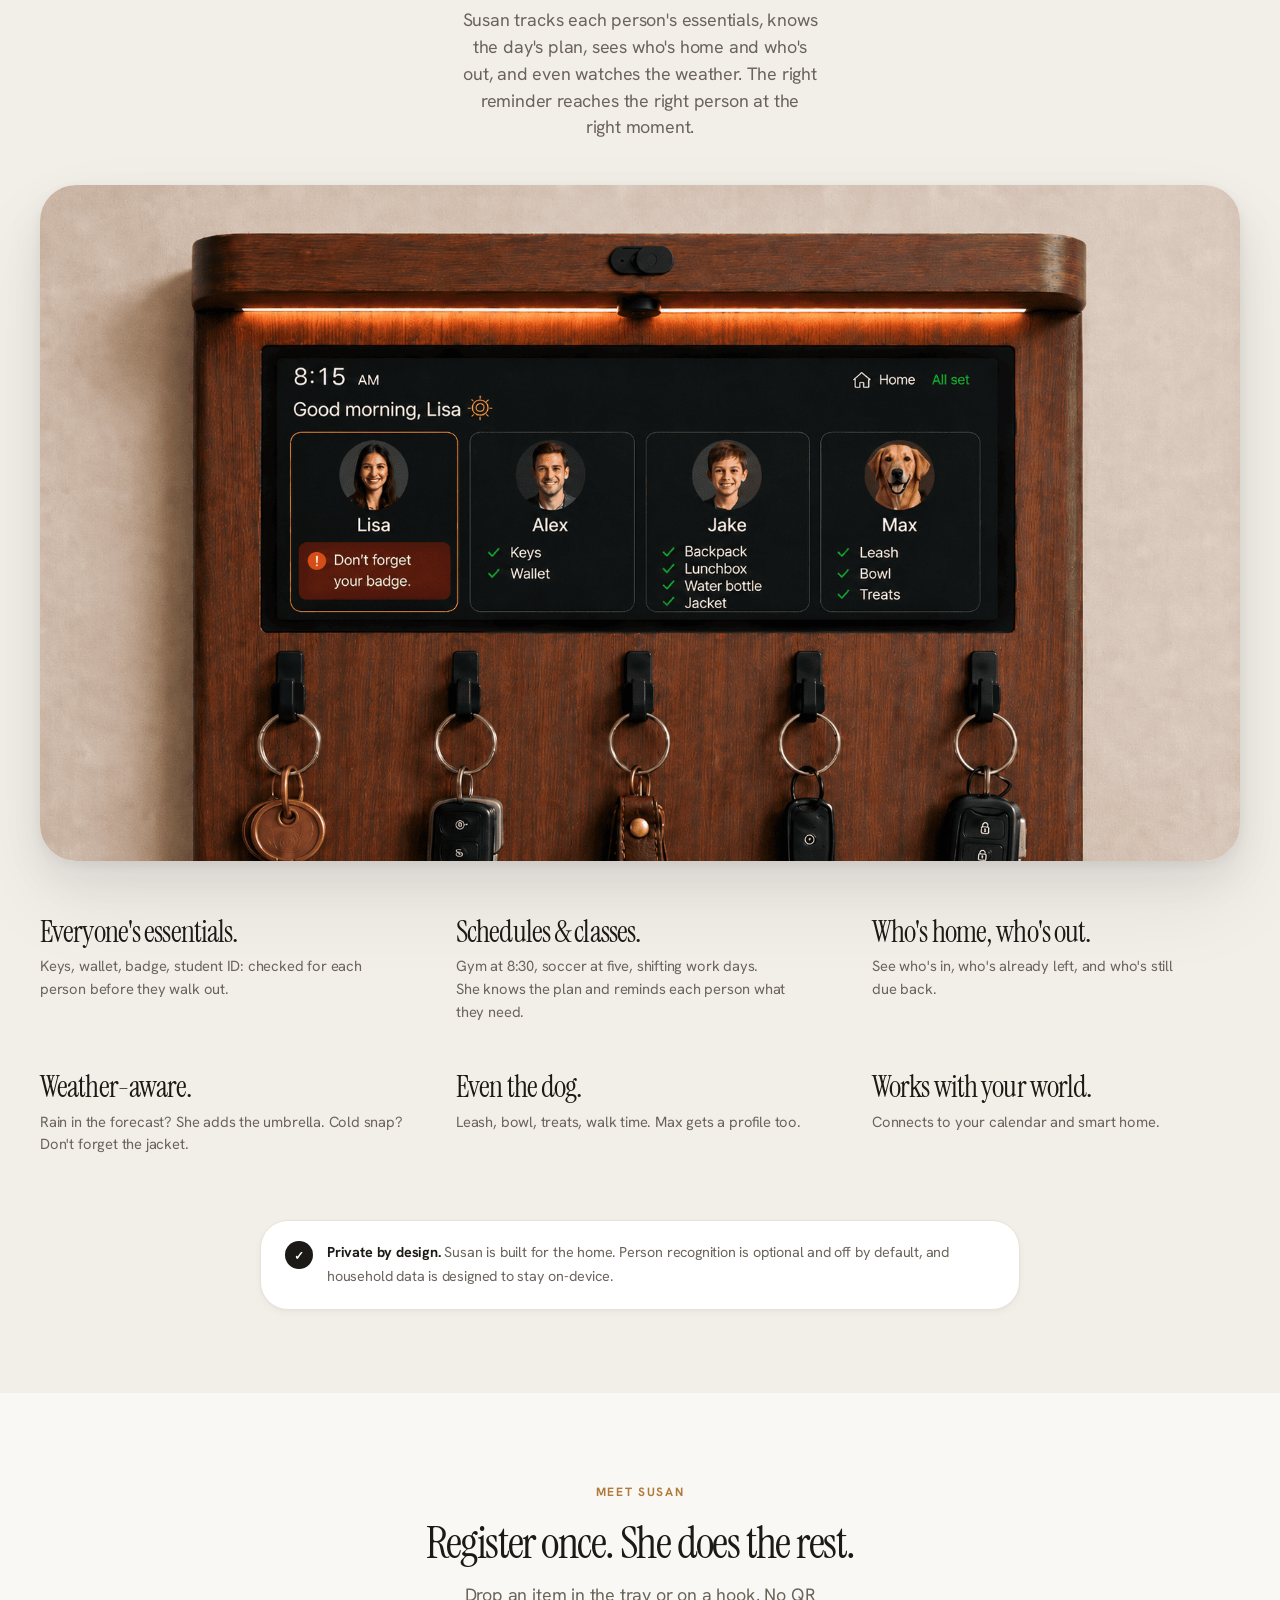
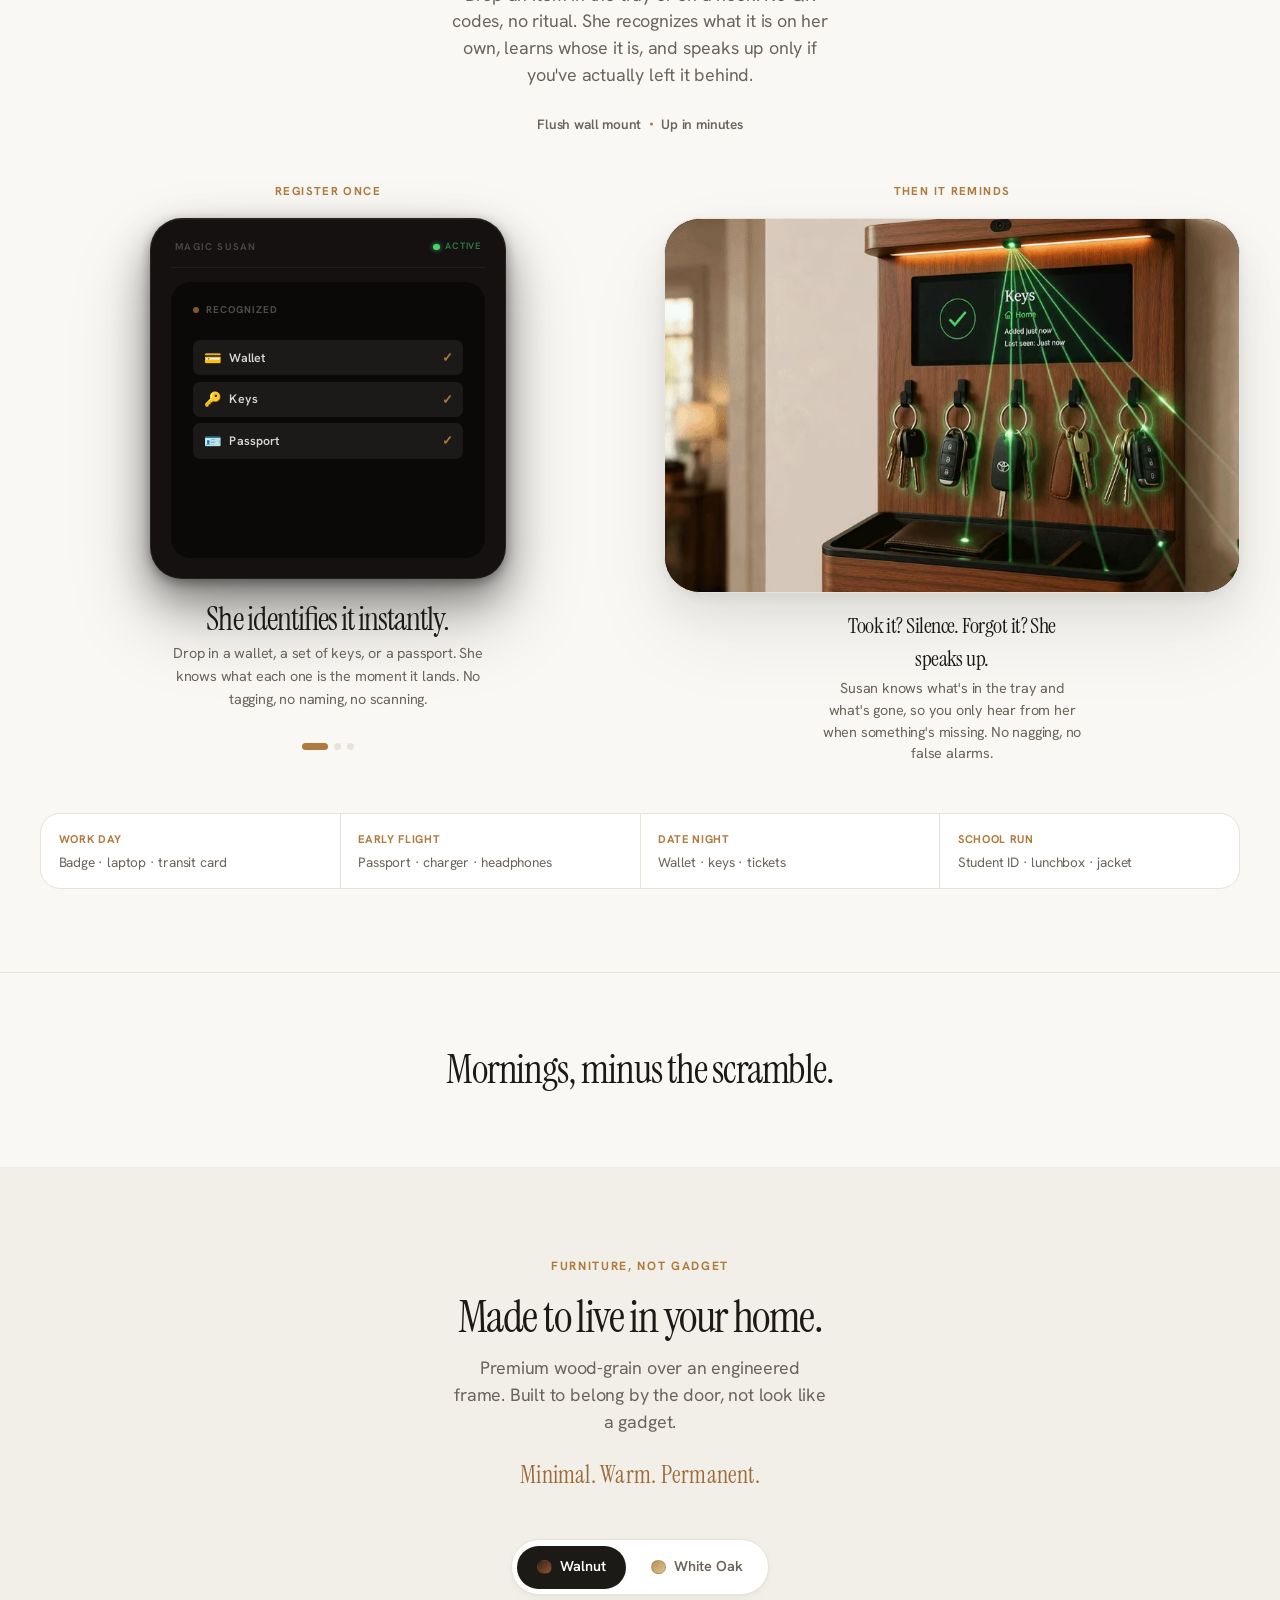
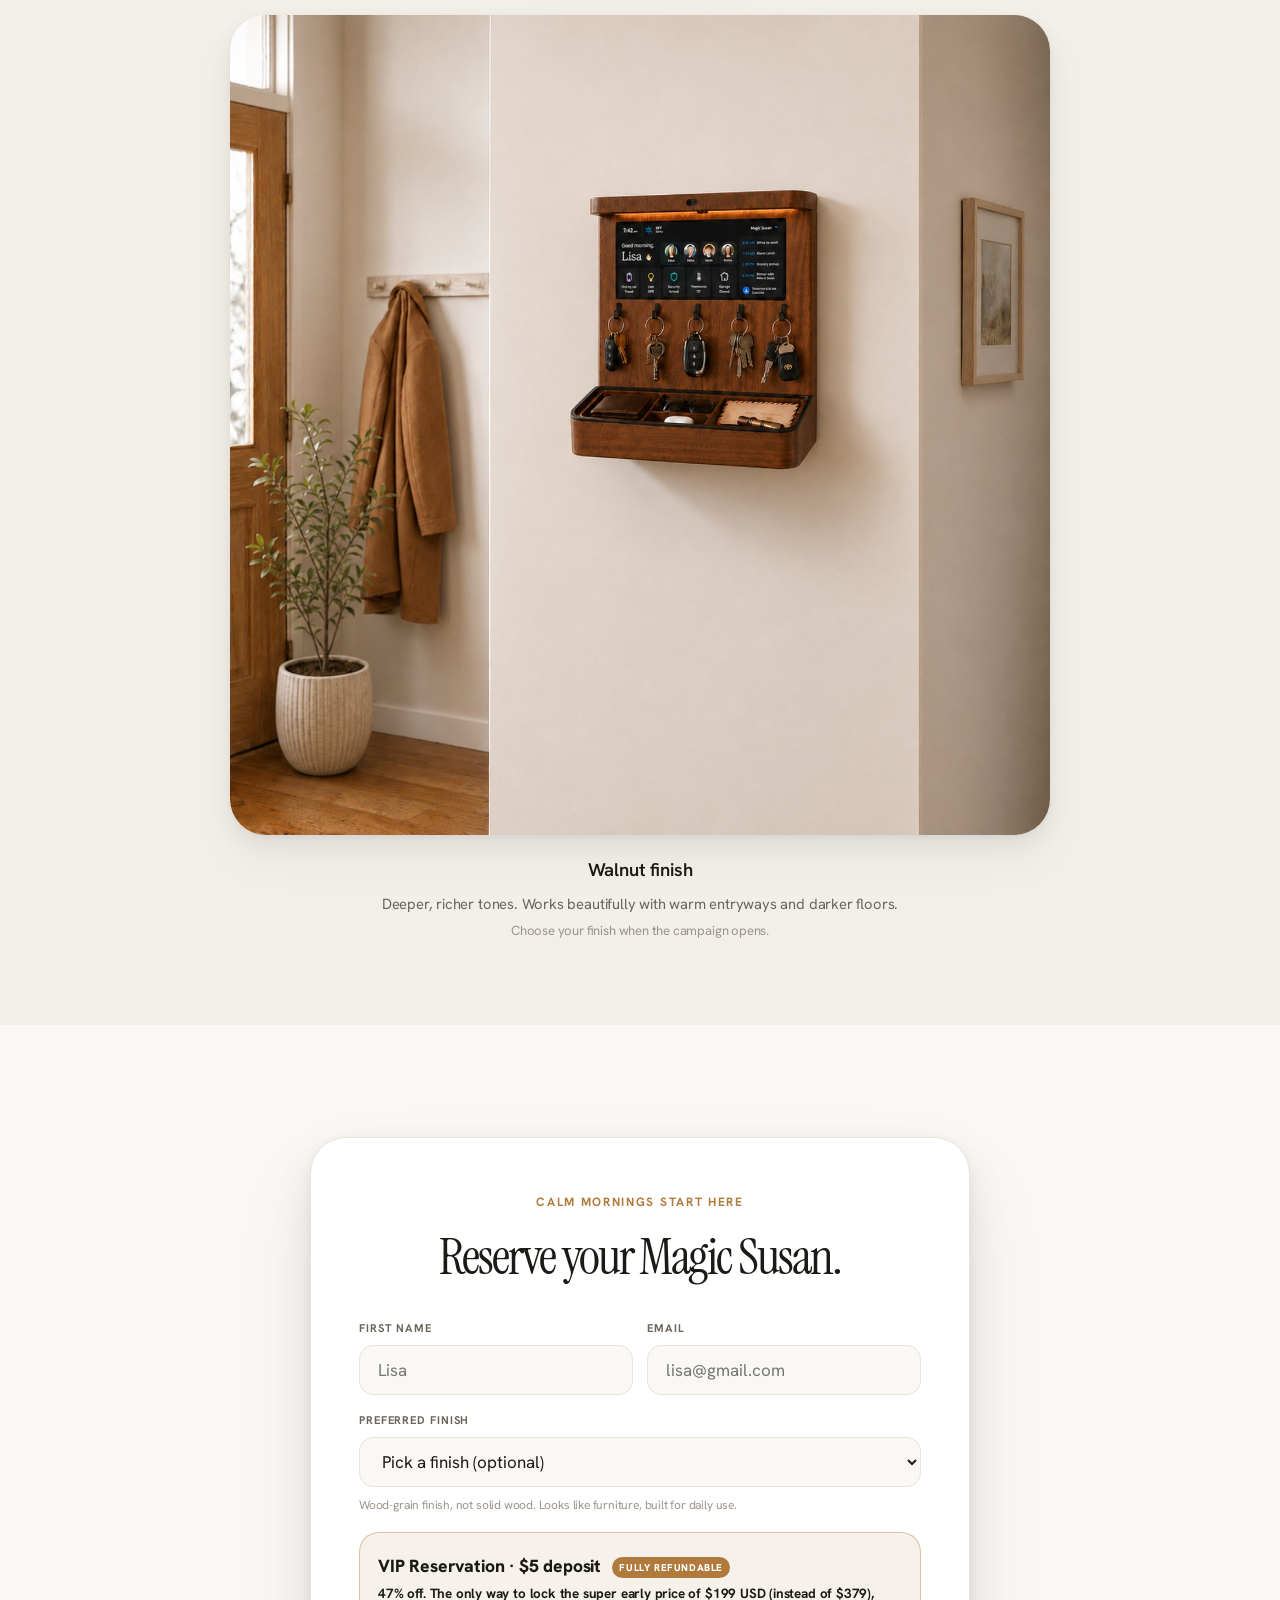
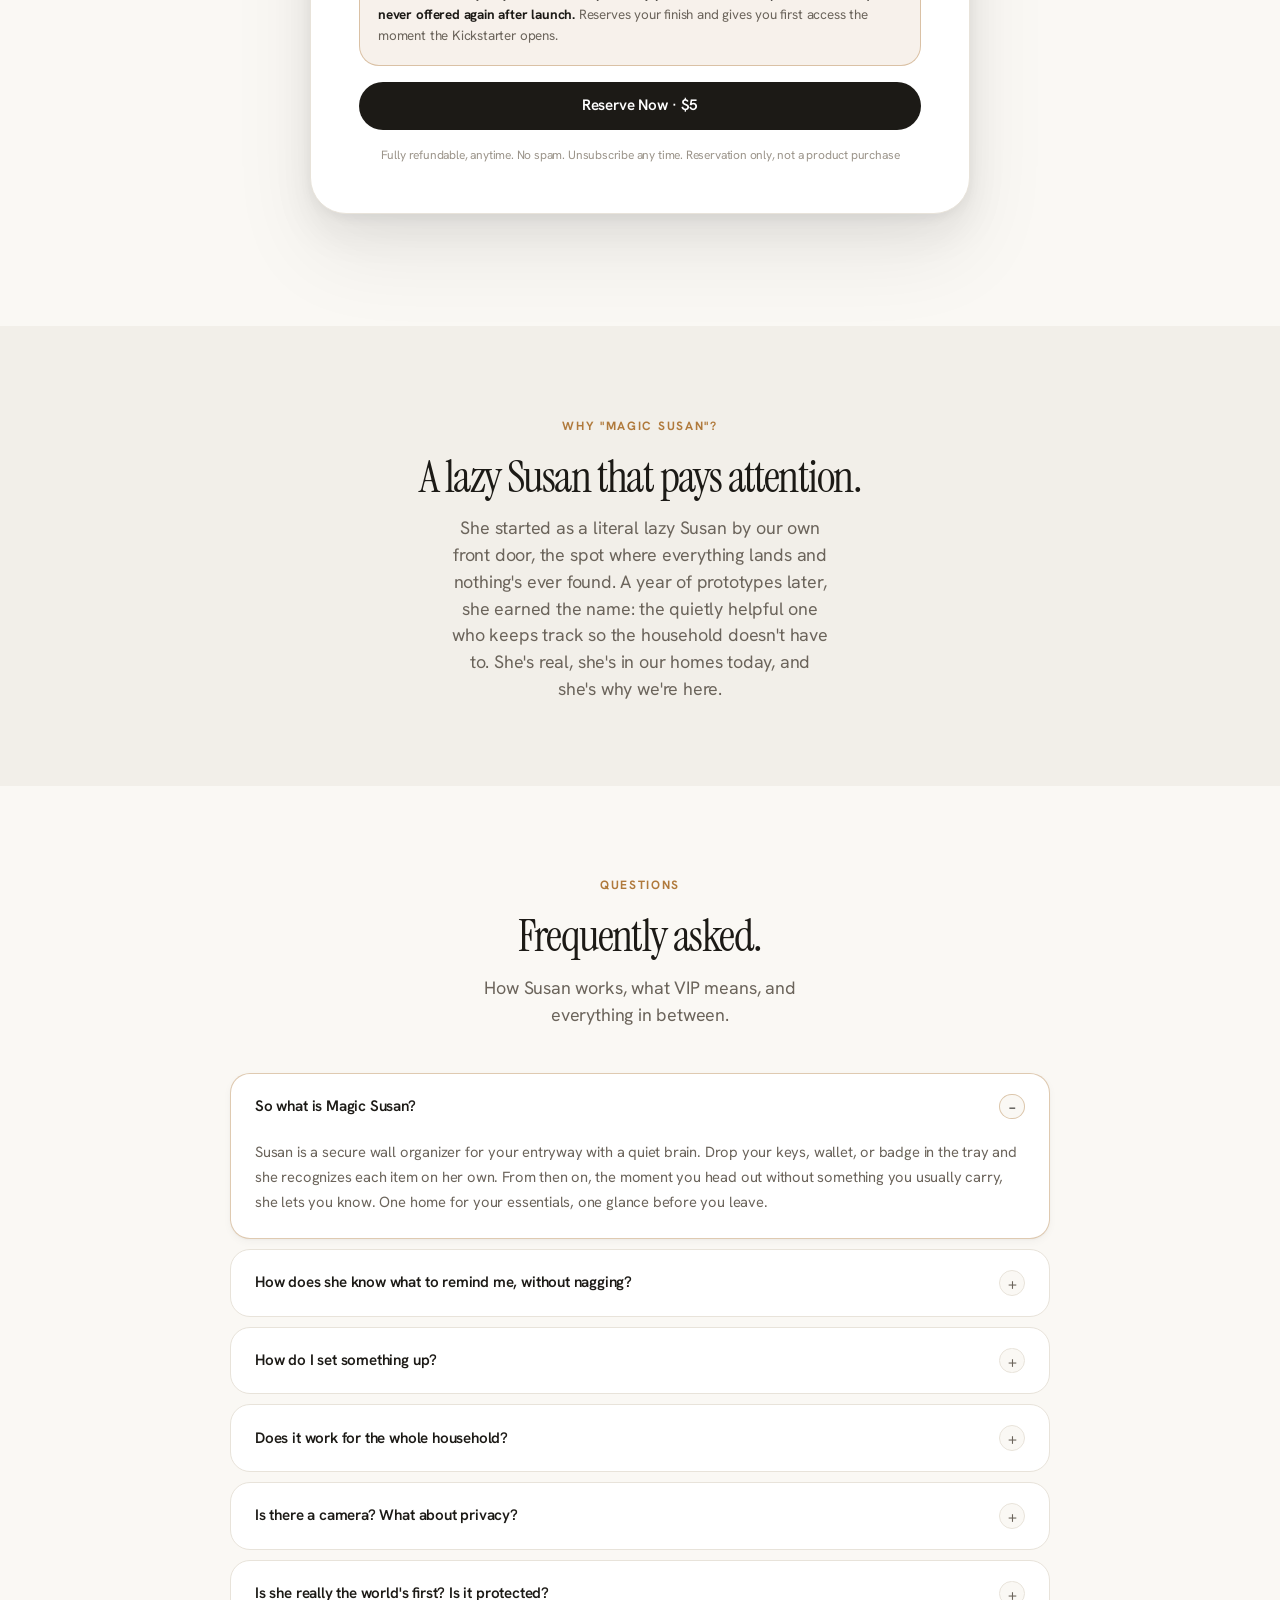
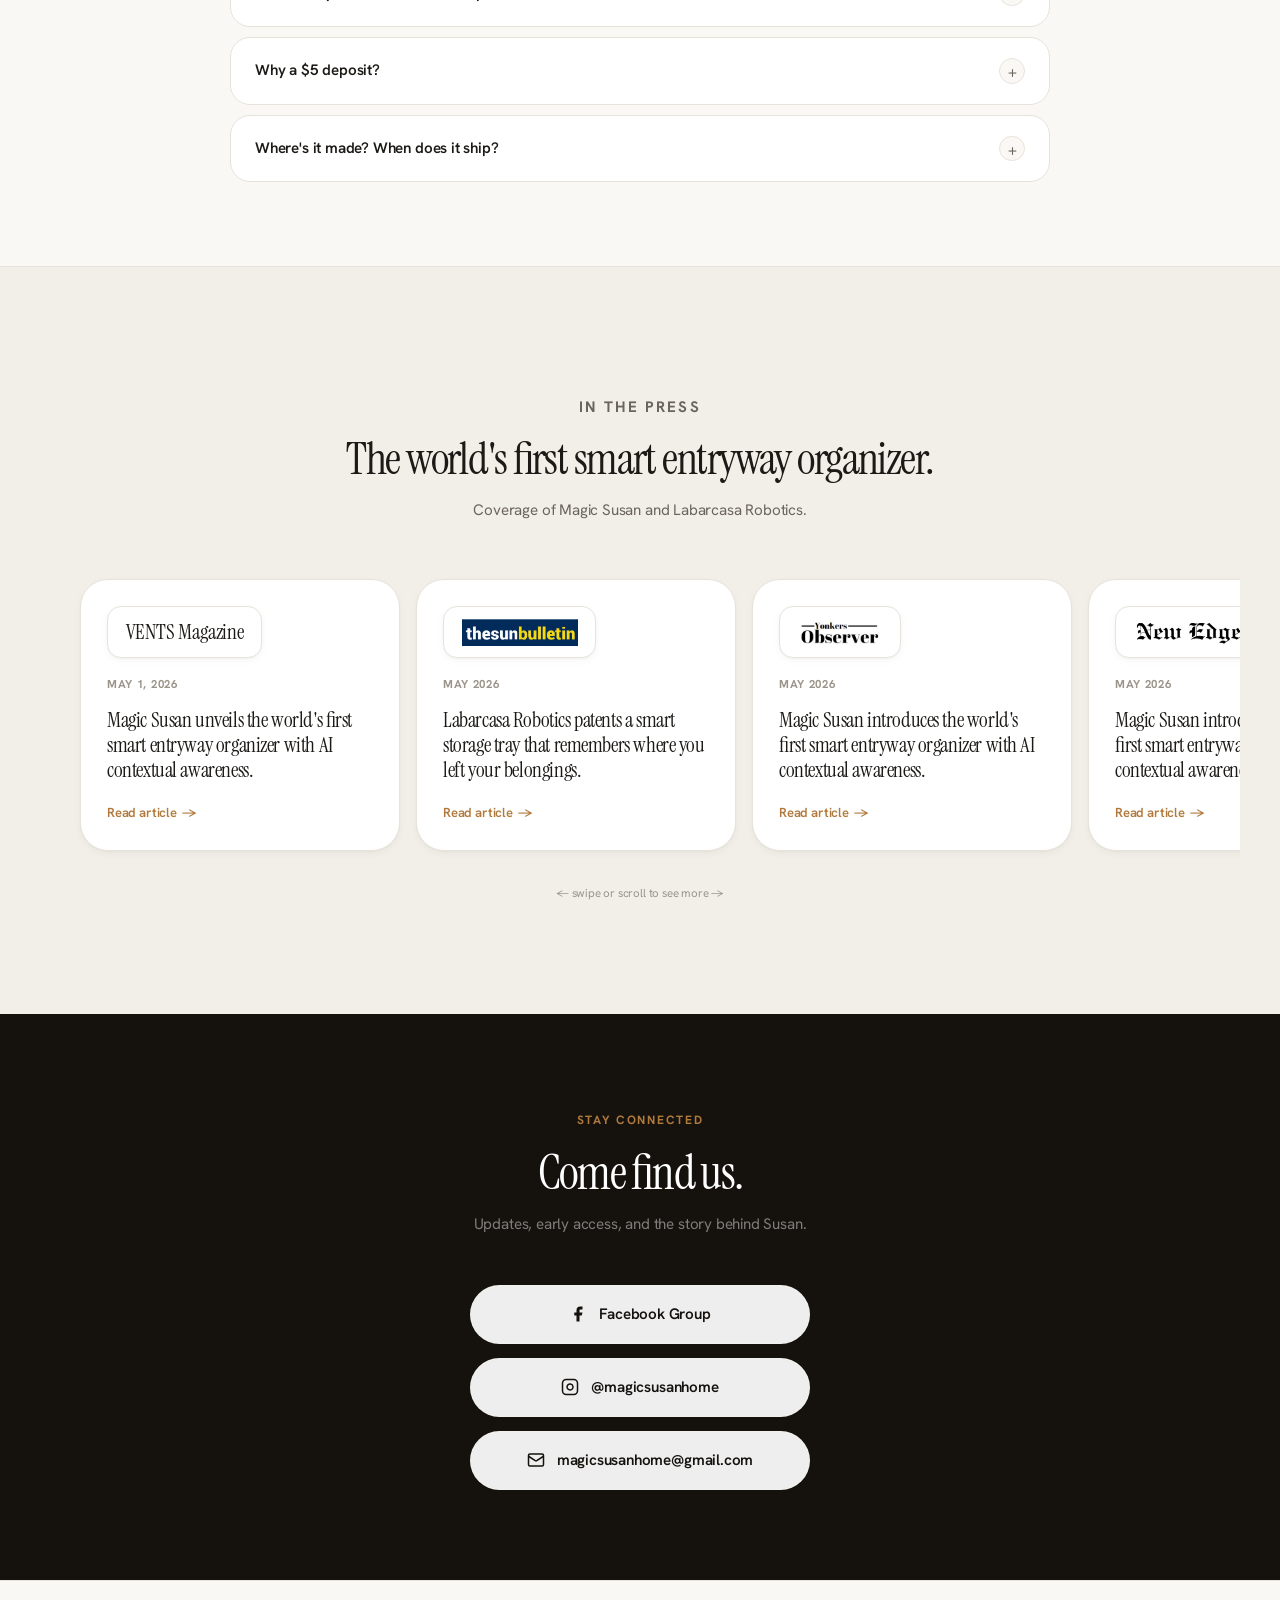
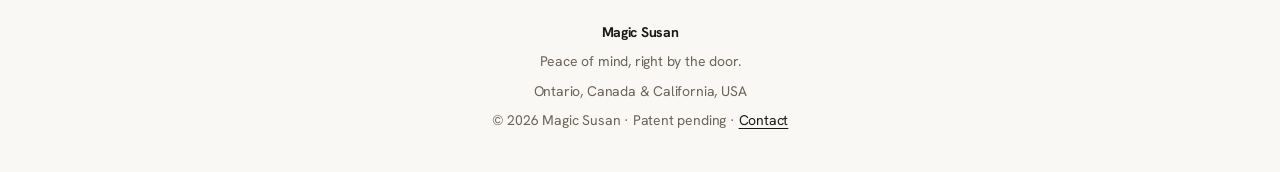
==== commit e5abf9df: "Update index.html" ====
--- a/index.html
+++ b/index.html
@@ -1854,7 +1854,7 @@
           <button type="submit" name="subscribe" id="mc-embedded-subscribe" class="btn btn-primary btn-full">
             Reserve Now · $5
           </button>
-          <p class="form-disclaimer">Fully refundable, anytime. No spam. Unsubscribe any time.</p>
+          <p class="form-disclaimer">Fully refundable, anytime. No spam. Unsubscribe any time. Reservation only, not a product purchase</p>
         </form>
 
         <iframe name="mailchimp-hidden-frame" title="Mailchimp signup" style="display:none;width:0;height:0;border:0;"></iframe>
